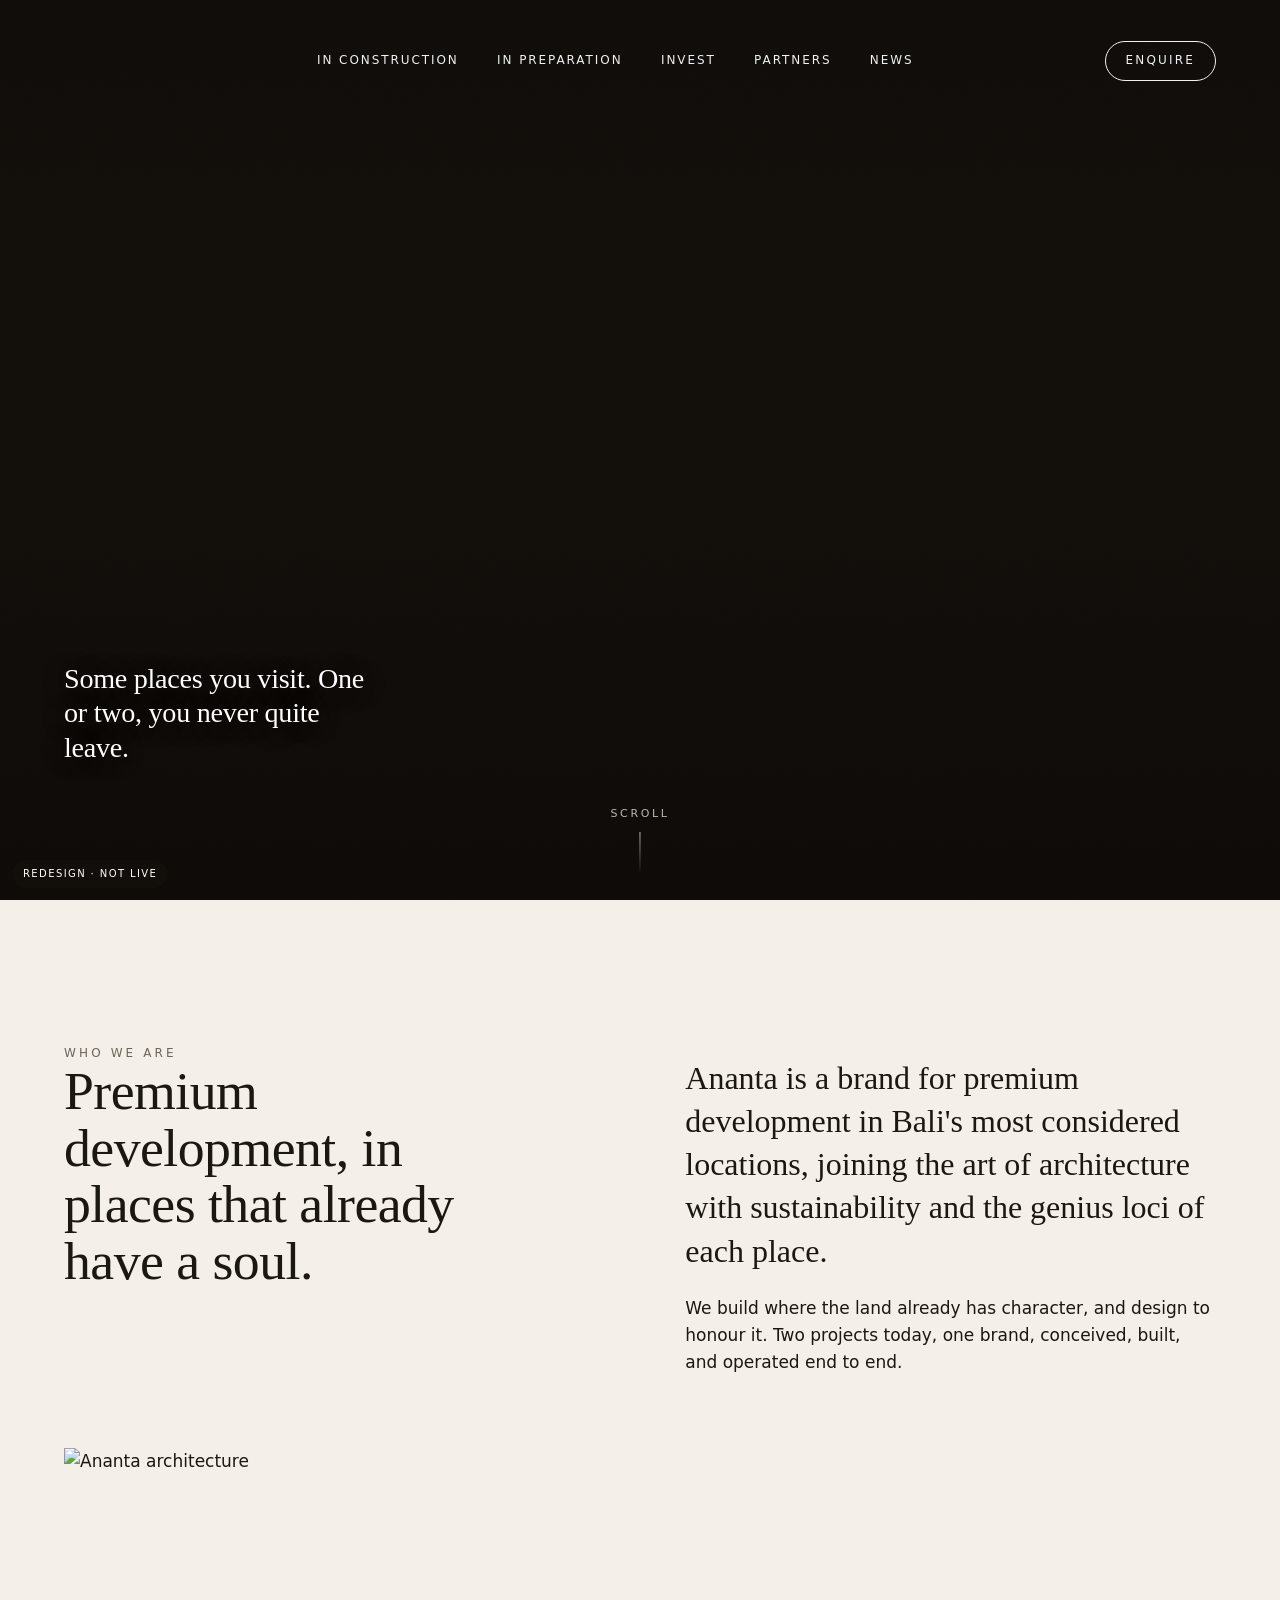
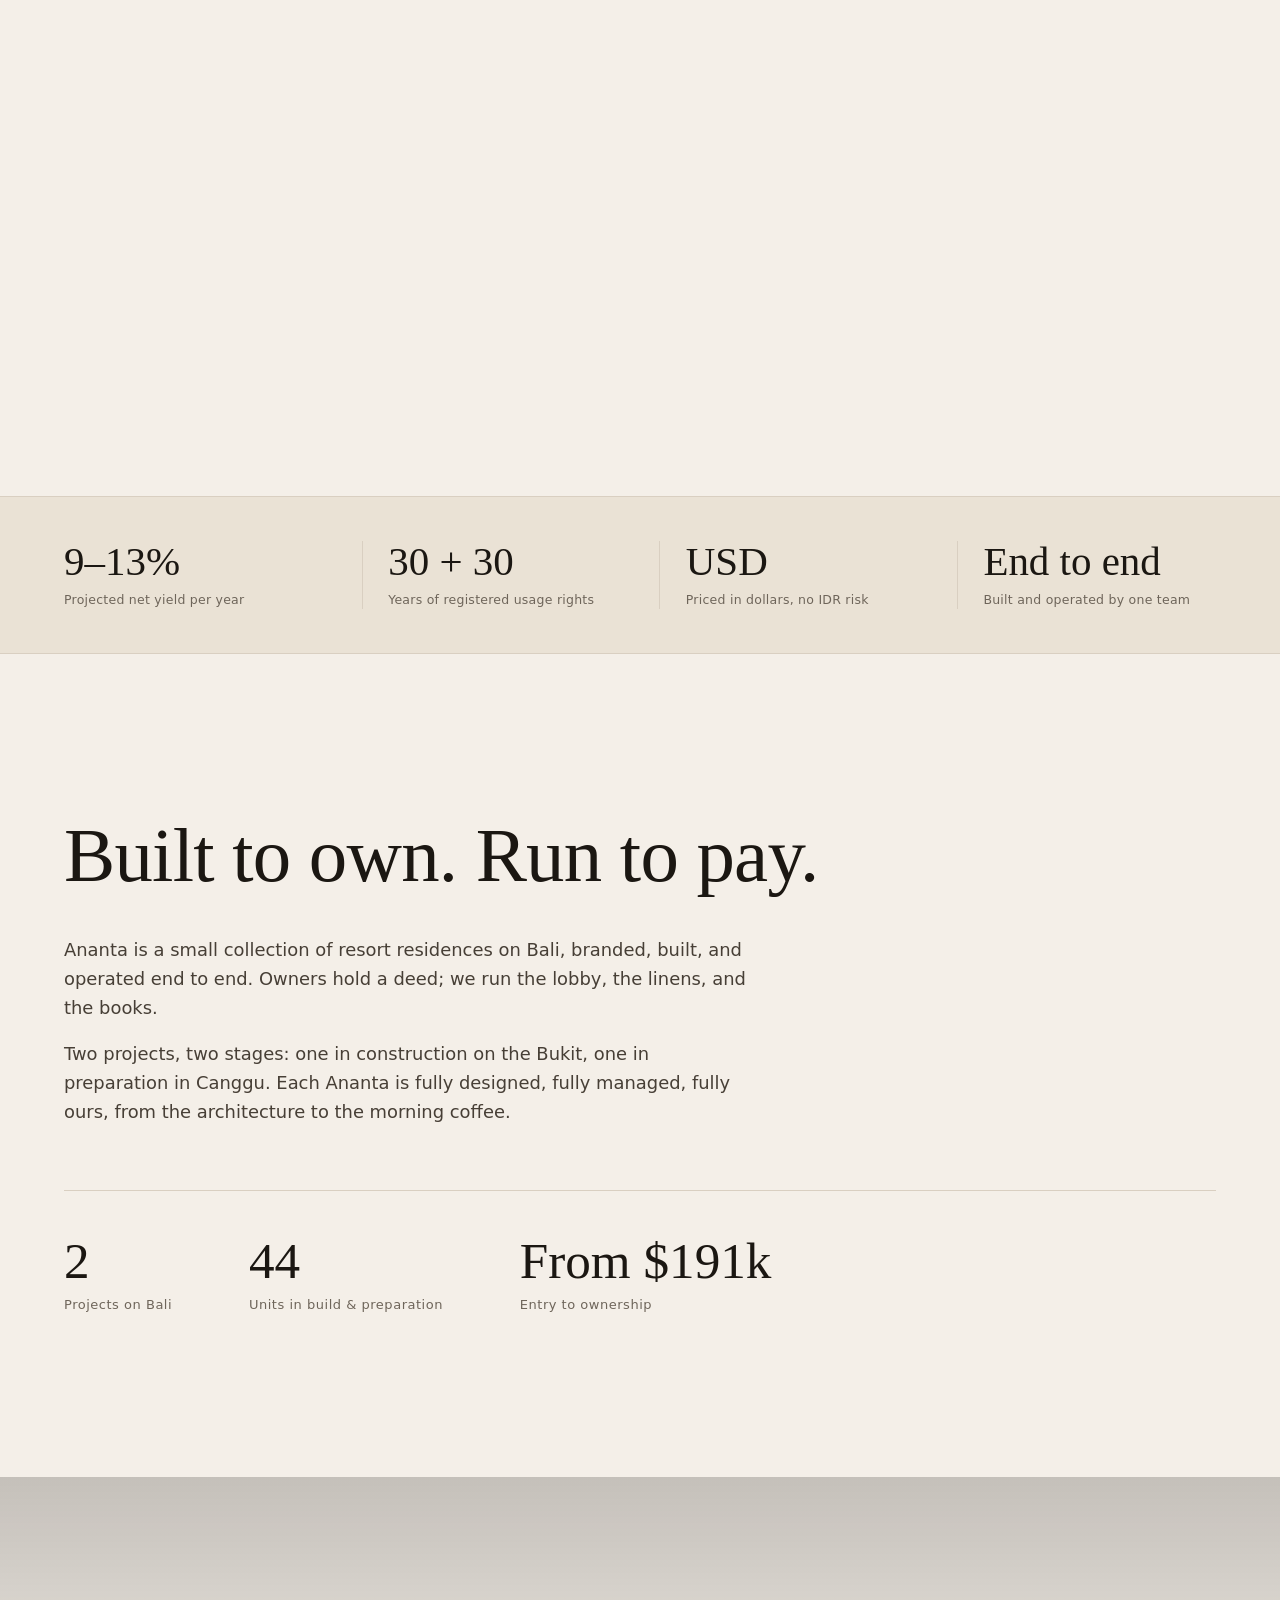
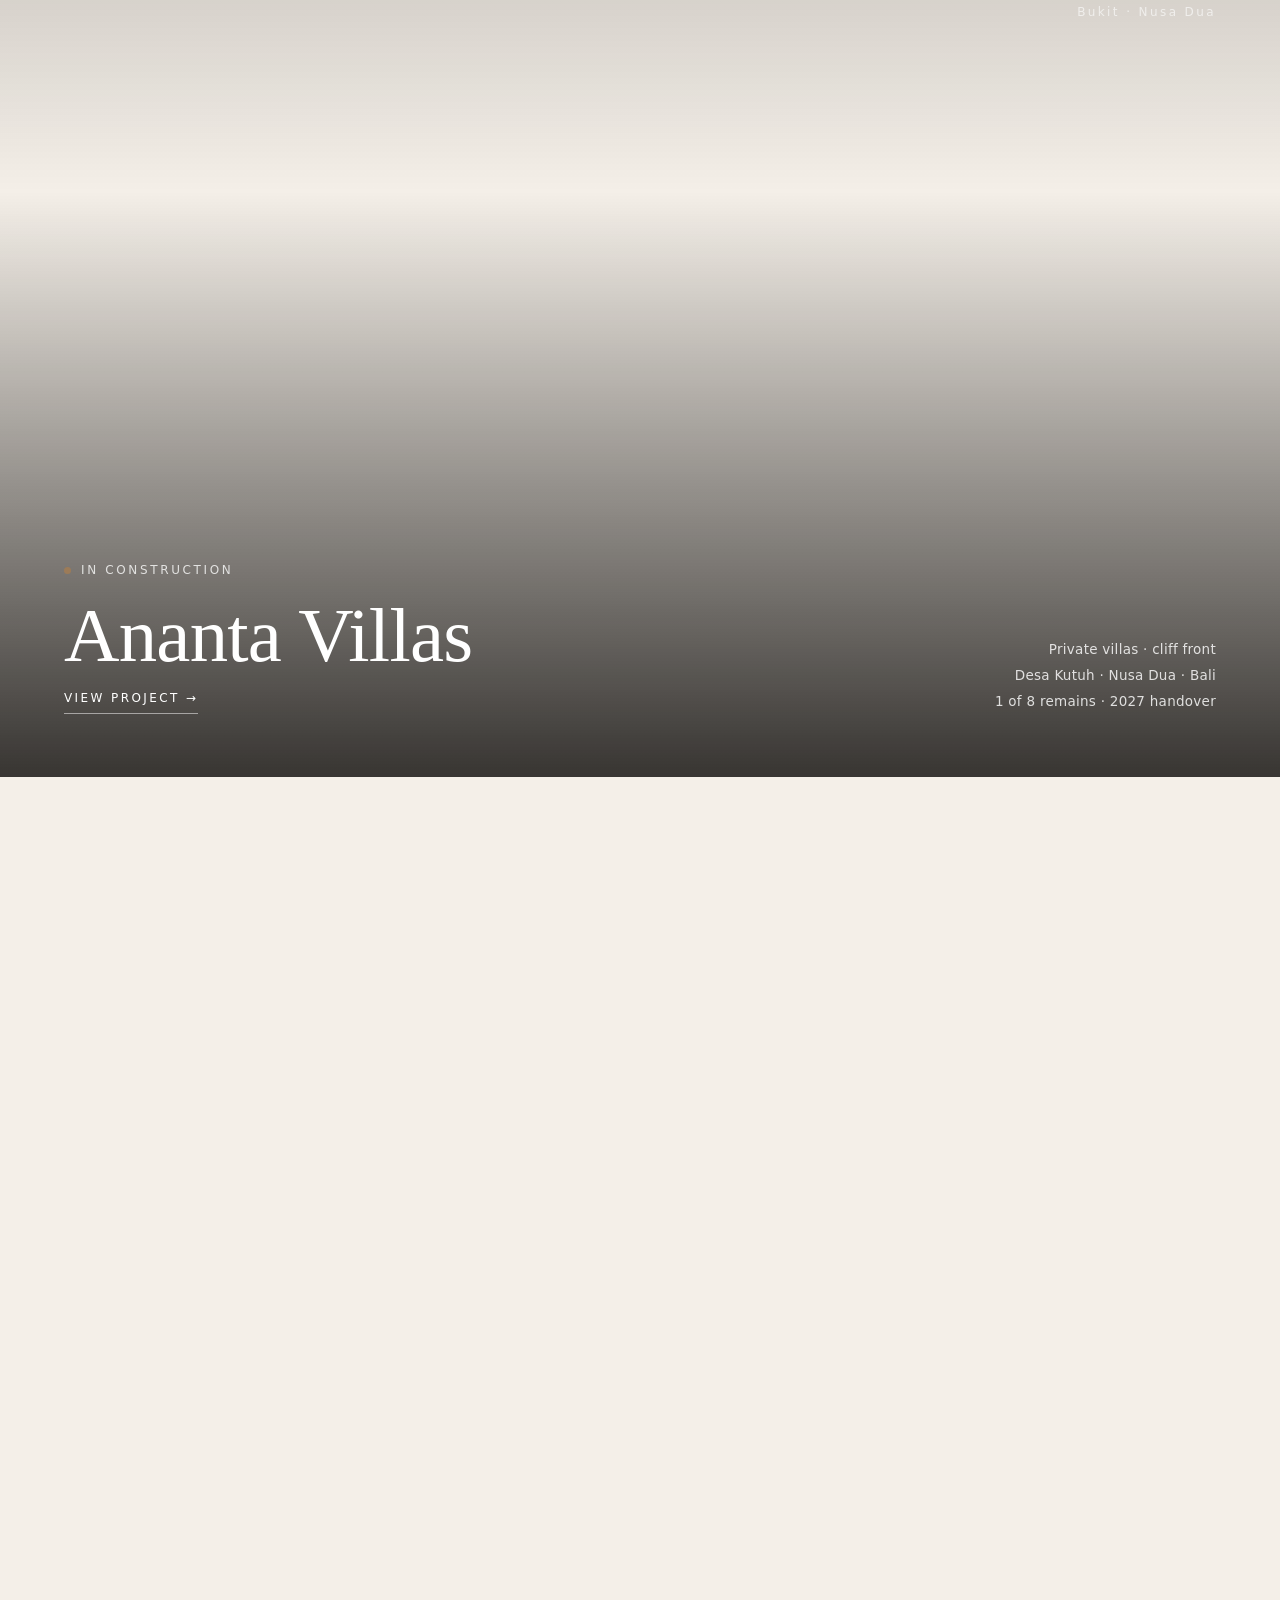
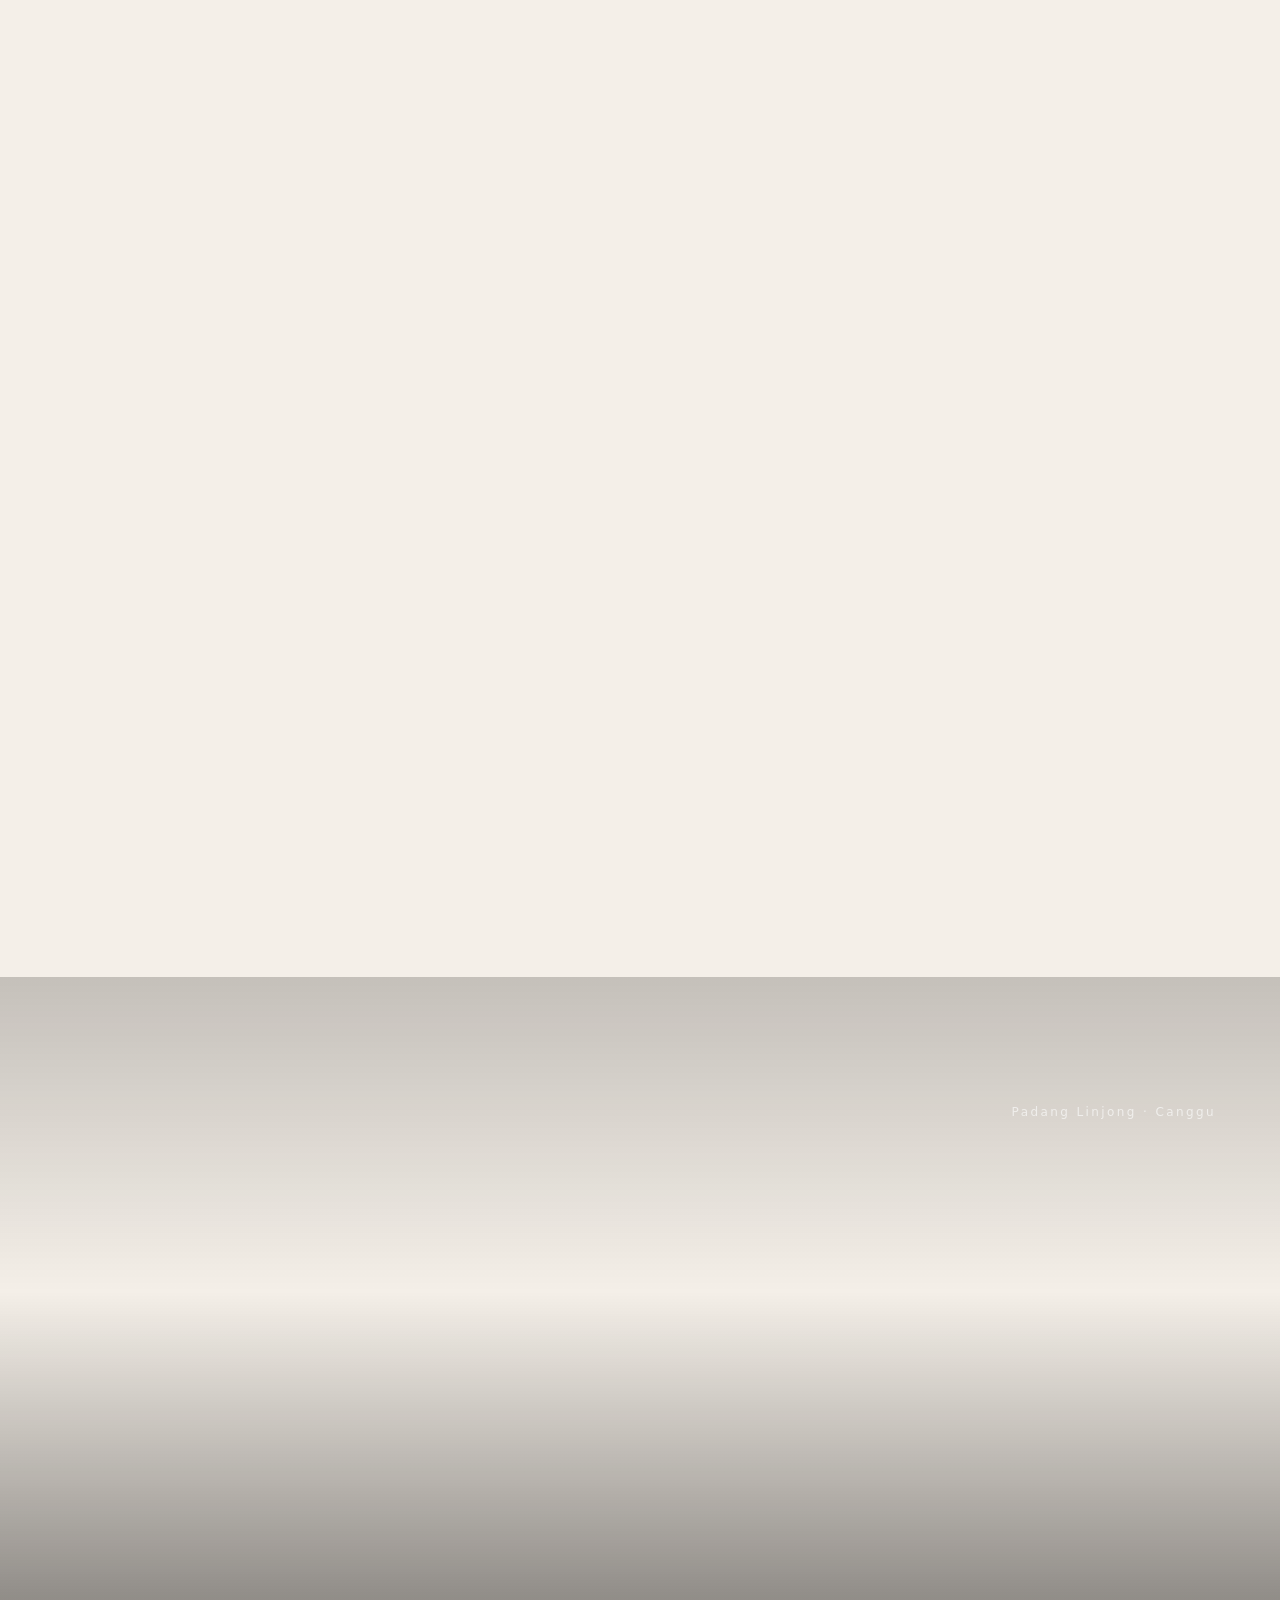
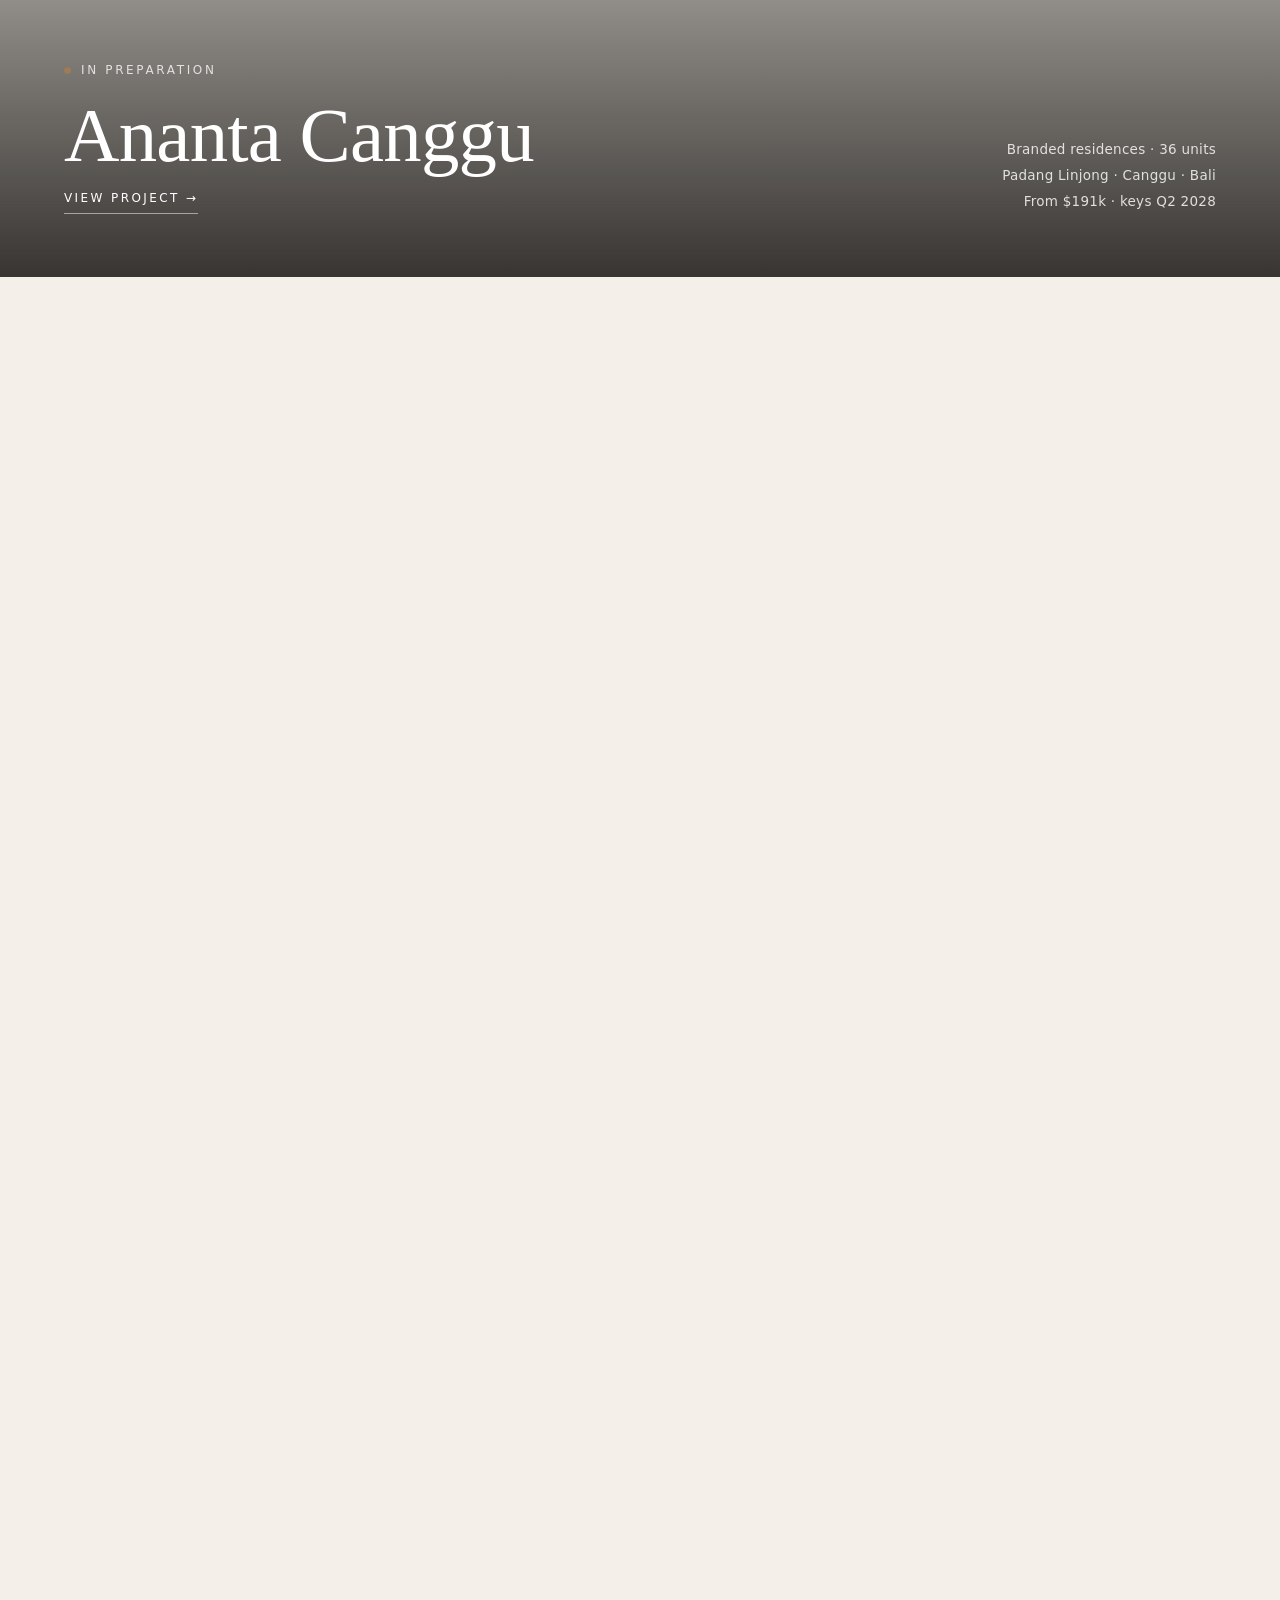
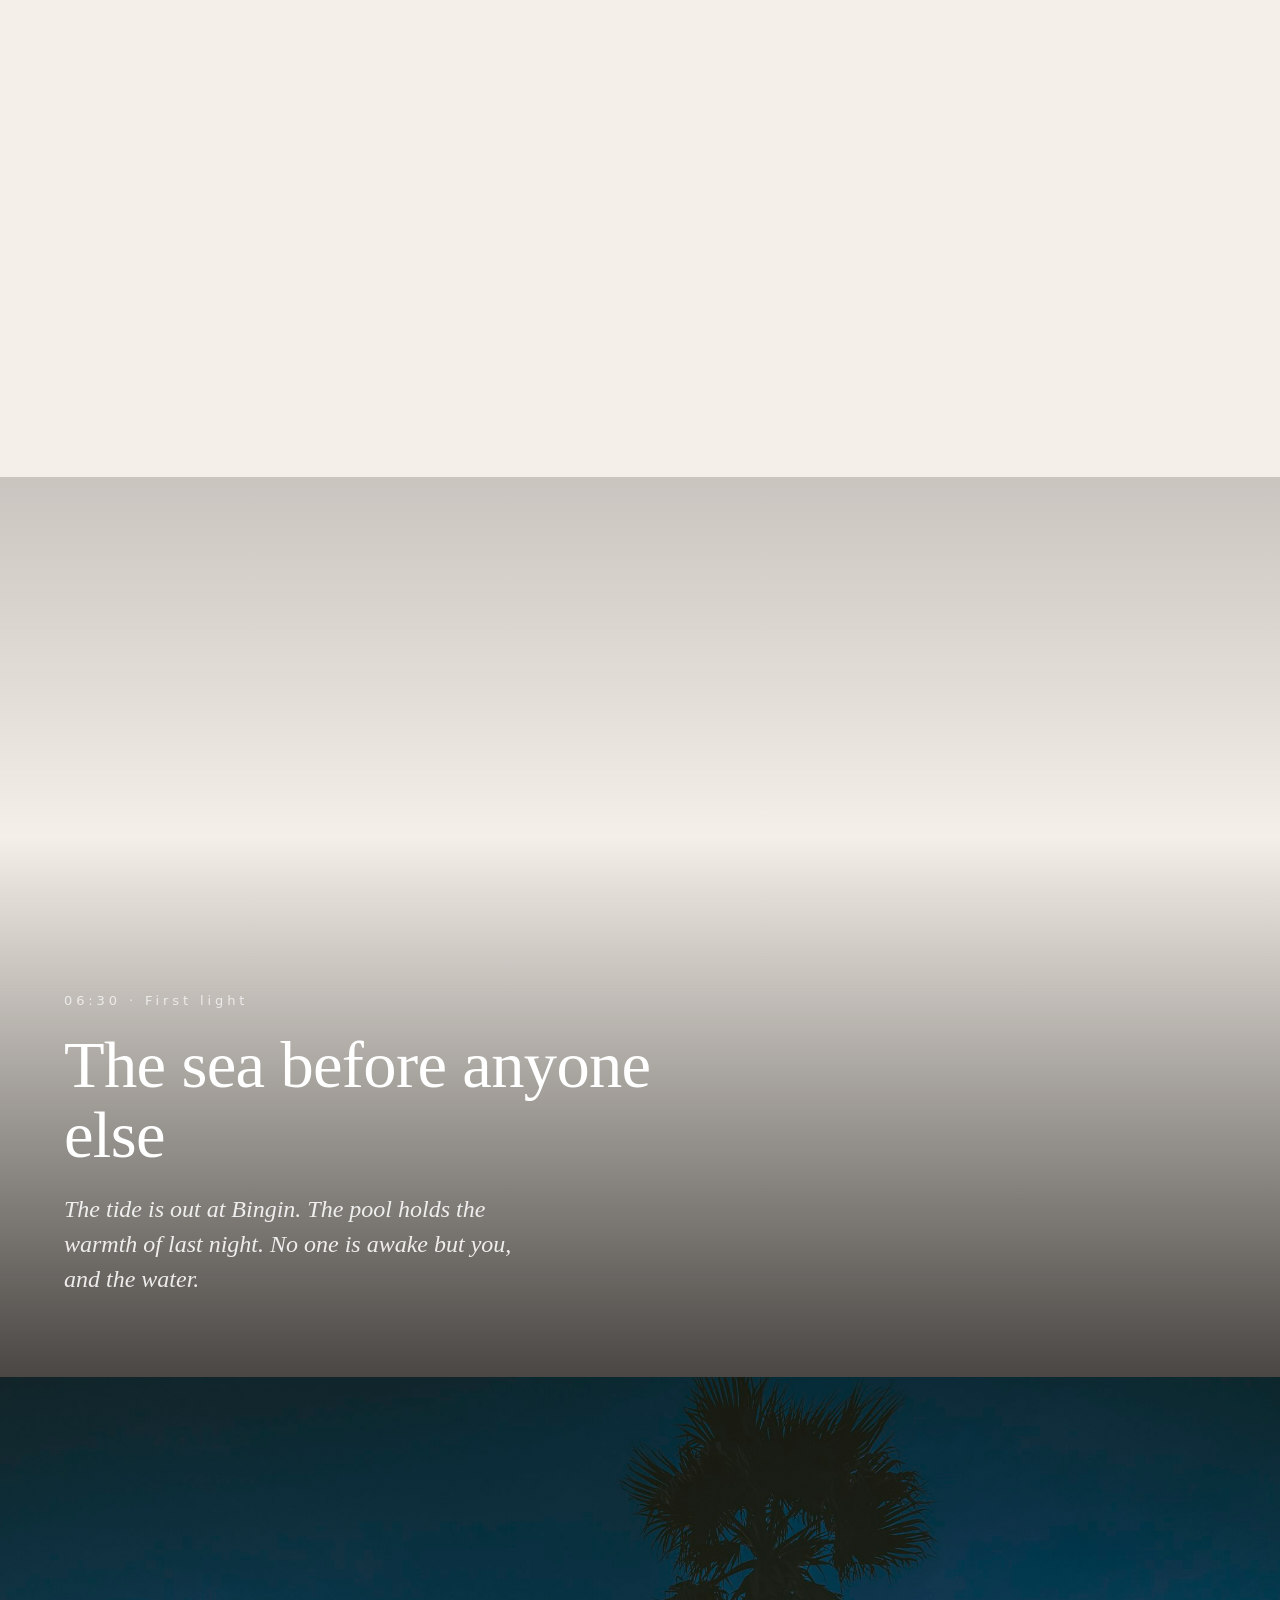
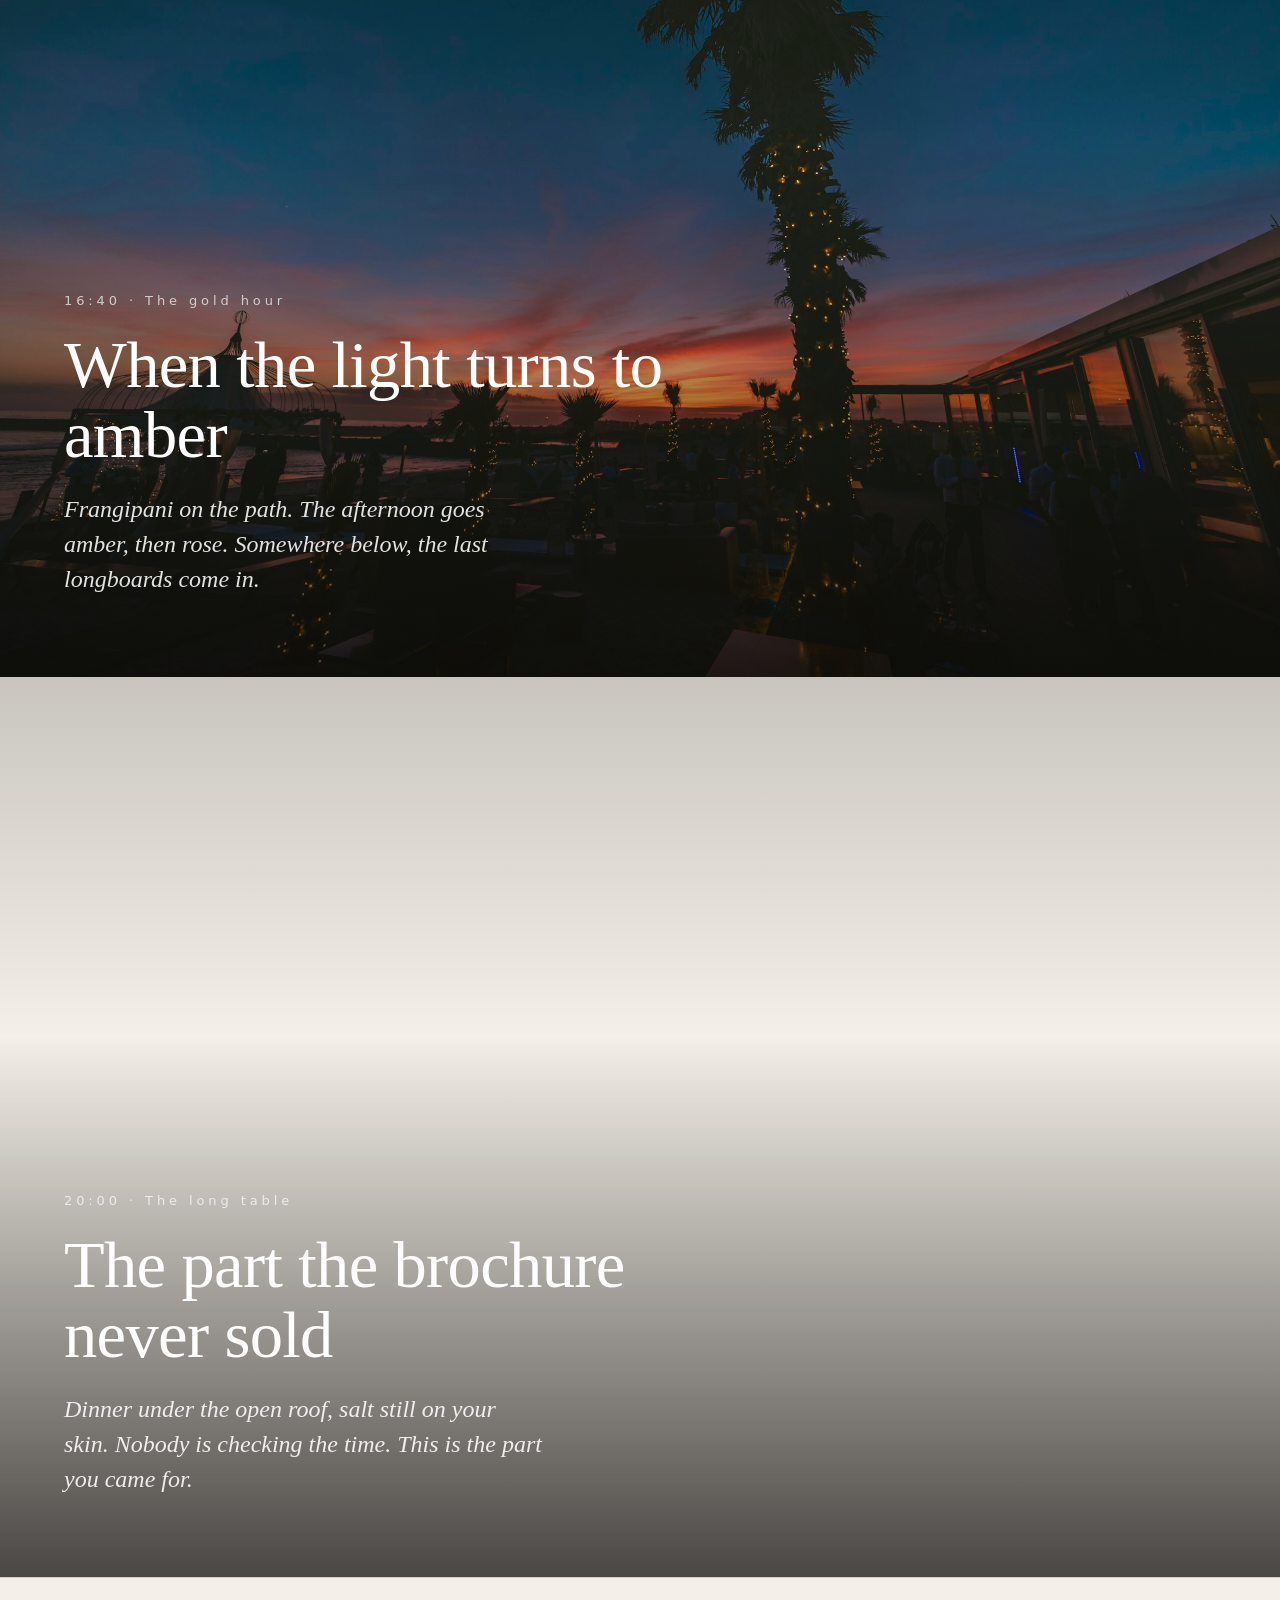
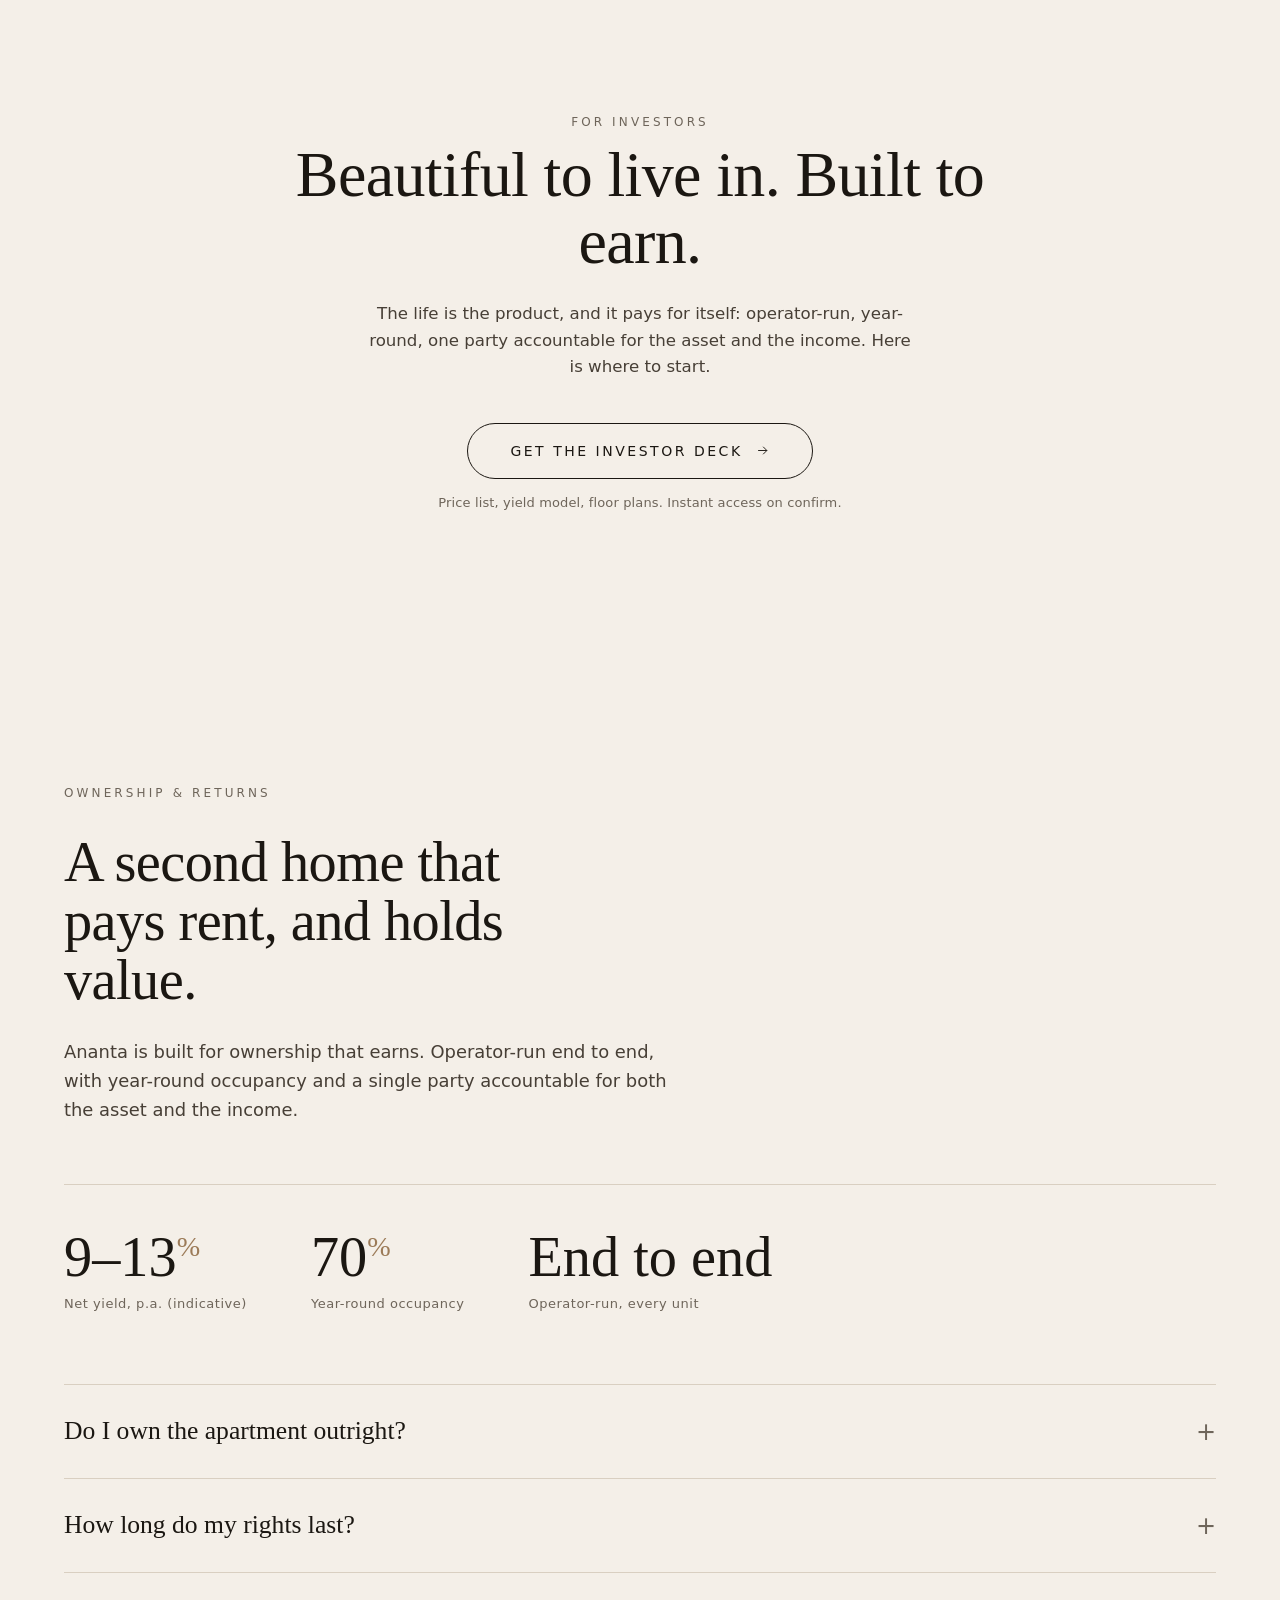
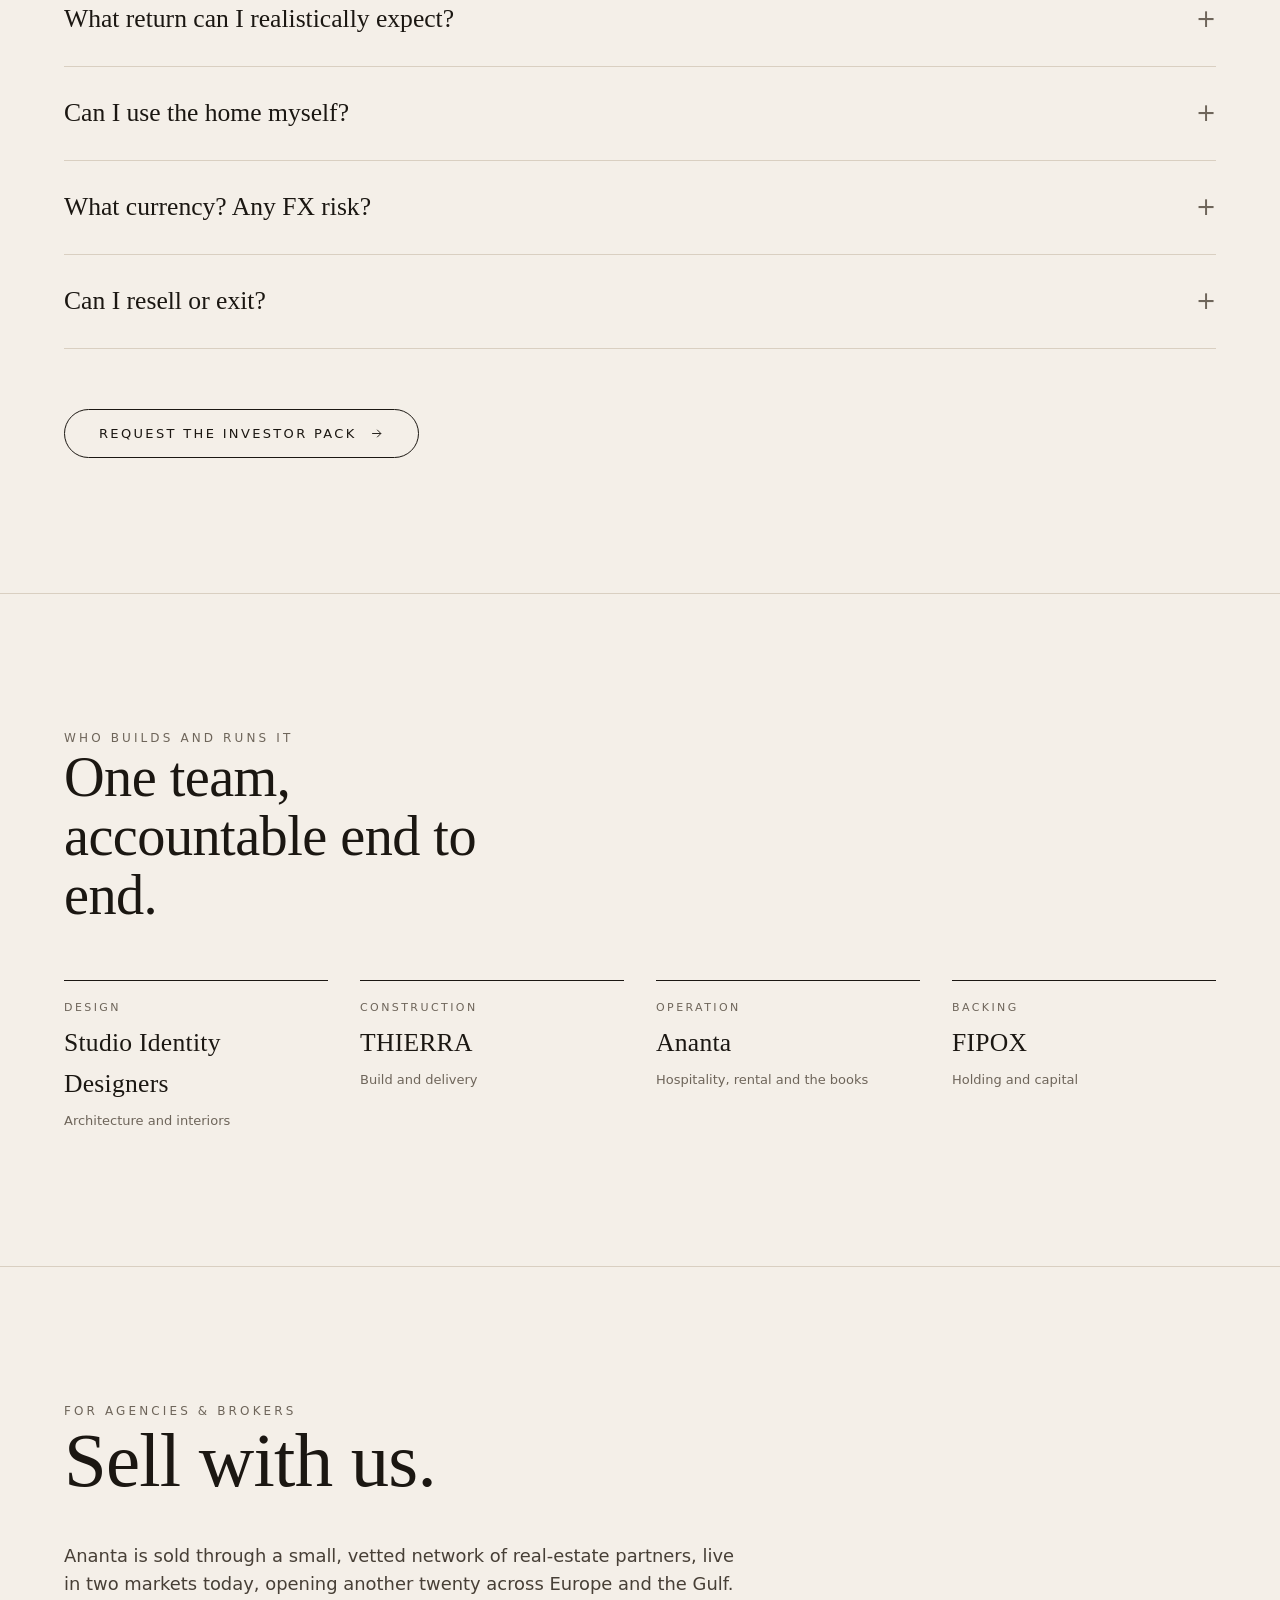
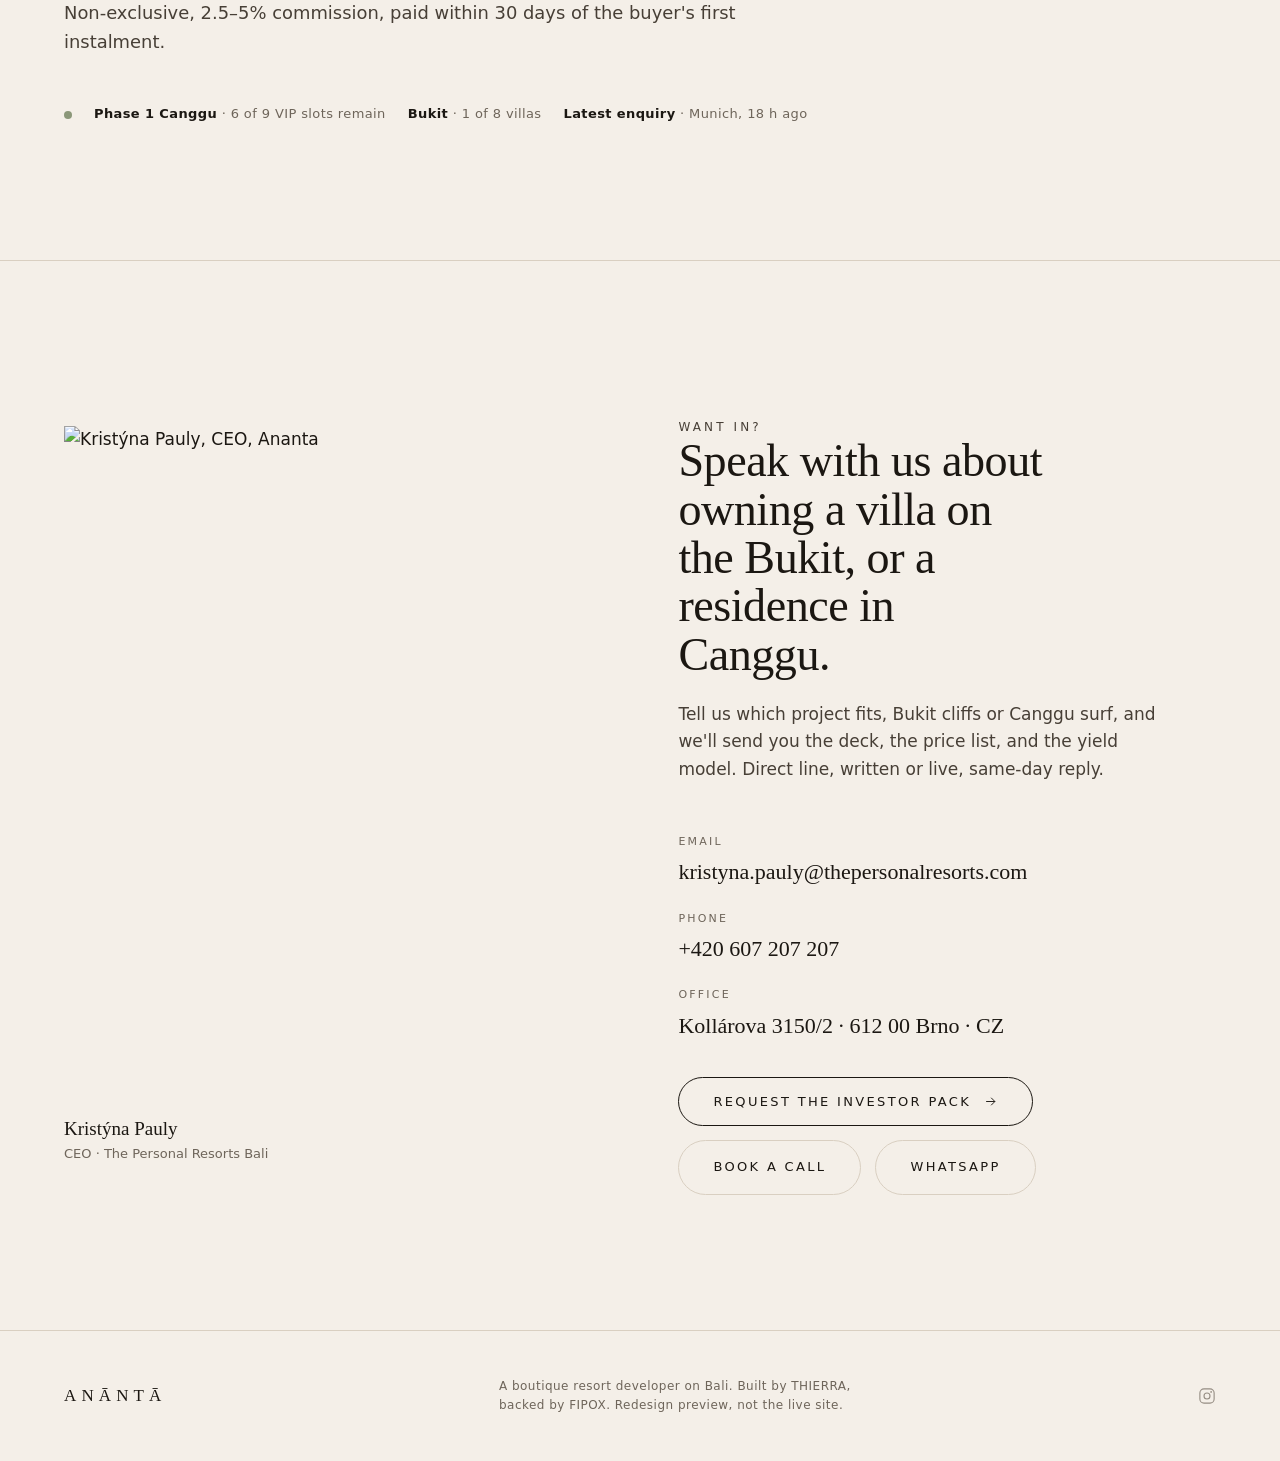
==== index.html @ 570e47eb "Redesign: For Investors bridge mezi emoční panely a invest (jasnej deck CTA) - Nová "bridge" sekce z" ====
<!doctype html>
<html lang="en">
<head>
<meta charset="utf-8">
<meta name="viewport" content="width=device-width,initial-scale=1,viewport-fit=cover">
<title>Ananta — A boutique resort brand in Bali</title>
<meta name="description" content="Ananta — a boutique resort brand on Bali. Eight villas on the Bukit cliffs, thirty-six residences above the Canggu surf. Built to own, run to pay.">
<meta name="robots" content="noindex">
<link rel="canonical" href="/">
<meta property="og:type" content="website">
<meta property="og:title" content="Ananta — A boutique resort brand in Bali">
<meta property="og:description" content="Eight villas on the Bukit cliffs, thirty-six residences above the Canggu surf. Built to own, run to pay.">
<meta property="og:image" content="/og-image.jpg">
<meta property="og:image:width" content="1200"><meta property="og:image:height" content="630">
<meta name="twitter:card" content="summary_large_image">
<link rel="icon" type="image/png" sizes="32x32" href="/favicon-32.png">
<link rel="icon" type="image/png" sizes="16x16" href="/favicon-16.png">
<link rel="apple-touch-icon" sizes="180x180" href="/apple-touch-icon.png">
<link rel="preload" href="/fonts/fraunces-wght-normal.woff2" as="font" type="font/woff2" crossorigin>
<link rel="preload" href="/fonts/general-sans-400.woff2" as="font" type="font/woff2" crossorigin>
<link rel="stylesheet" href="/site.css">
<script>document.documentElement.classList.add('js')</script>
<style>.js [data-split],.js [data-reveal]{opacity:0}</style>
</head>
<body>

<div class="grain" aria-hidden="true"></div>
<div class="lab-flag">redesign · not live</div>

<nav class="nav" id="nav">
  <a class="nav__brand" href="/"><span class="nav__logo" role="img" aria-label="Ananta"></span></a>
  <div class="nav__links">
    <a href="/villas/">In Construction</a>
    <a href="/apartments/">In Preparation</a>
    <a href="#invest">Invest</a>
    <a href="#partners">Partners</a>
    <a href="https://www.instagram.com/anantavillasbali/" target="_blank" rel="noopener">News</a>
  </div>
  <div class="nav__right">
    <a class="nav__cta" href="#enquire">Enquire</a>
    <button class="nav__burger" id="navBurger" type="button" aria-label="Open menu" aria-expanded="false" aria-controls="navMenu"><span></span><span></span><span></span></button>
  </div>
</nav>

<!-- MOBILE NAV MENU -->
<div class="navmenu" id="navMenu" aria-label="Menu">
  <button class="navmenu__close" type="button" aria-label="Close menu">Close ×</button>
  <a href="/villas/">In Construction</a>
  <a href="/apartments/">In Preparation</a>
  <a href="#invest">Invest</a>
  <a href="#partners">Partners</a>
  <a href="https://www.instagram.com/anantavillasbali/" target="_blank" rel="noopener">News</a>
  <a href="#enquire">Enquire</a>
</div>

<!-- HERO -->
<header class="hero">
  <div class="hero__media" data-parallax="0.1">
    <video autoplay muted loop playsinline preload="metadata" poster="/villas/hero-poster.jpg">
      <source src="/hero_bali_sunset_m.mp4" type="video/mp4" media="(max-width:768px)">
      <source src="/hero_bali_sunset.mp4" type="video/mp4">
    </video>
  </div>
  <div class="hero__scrim"></div>
  <div class="hero__inner">
    <h1 class="hero__wordmark" data-reveal><span class="sr-only">Ananta</span></h1>
    <p class="hero__tag display" data-split>Some places you visit. One or two, you never quite leave.</p>
  </div>
  <div class="scrollcue" aria-hidden="true">Scroll<span></span></div>
</header>

<!-- WHO WE ARE — brand-level intro (DRAFT copy, Bára dodá finální znění) -->
<section class="brandintro" id="brand">
  <div class="wrap">
    <div class="brandintro__grid">
      <div>
        <p class="eyebrow" data-reveal>Who we are</p>
        <h2 class="brandintro__head display" data-split>Premium development, in places that already have a soul.</h2>
      </div>
      <div class="brandintro__body">
        <p class="lede" data-reveal>Ananta is a brand for premium development in Bali's most considered locations, joining the art of architecture with sustainability and the genius loci of each place.</p>
        <p data-reveal>We build where the land already has character, and design to honour it. Two projects today, one brand, conceived, built, and operated end to end.</p>
      </div>
    </div>
    <div class="brandintro__img" data-clip><img src="/villas/render-facade.jpg" alt="Ananta architecture" loading="lazy"></div>
  </div>
</section>

<!-- PROOF BAR -->
<section class="proofbar" aria-label="Investment at a glance">
  <div class="proofbar__row">
    <div class="proofbar__item"><strong>9–13%</strong><span>Projected net yield per year</span></div>
    <div class="proofbar__item"><strong>30 + 30</strong><span>Years of registered usage rights</span></div>
    <div class="proofbar__item"><strong>USD</strong><span>Priced in dollars, no IDR risk</span></div>
    <div class="proofbar__item"><strong>End to end</strong><span>Built and operated by one team</span></div>
  </div>
</section>

<!-- PROLOG -->
<section class="prolog">
  <div class="wrap">
    <h2 class="prolog__head display" data-split>Built to own. Run to pay.</h2>
    <div class="prolog__body">
      <p data-reveal>Ananta is a small collection of resort residences on Bali, branded, built, and operated end to end. Owners hold a deed; we run the lobby, the linens, and the books.</p>
      <p data-reveal>Two projects, two stages: one in construction on the Bukit, one in preparation in Canggu. Each Ananta is fully designed, fully managed, fully ours, from the architecture to the morning coffee.</p>
    </div>
    <div class="stats" data-reveal>
      <div><strong>2</strong><span>Projects on Bali</span></div>
      <div><strong>44</strong><span>Units in build &amp; preparation</span></div>
      <div><strong>From $191k</strong><span>Entry to ownership</span></div>
    </div>
  </div>
</section>

<!-- PROJECTS — sticky showcases, project photos cross-fade on scroll, click to view -->
<section class="showcase" data-showcase>
  <a class="showcase__sticky" href="/villas/">
    <div class="showcase__media">
      <img class="showcase__img" src="/villas/render-aerial.jpg" alt="Ananta Villas, Bukit cliff" loading="lazy">
      <img class="showcase__img" src="/villas/render-living.jpg" alt="" loading="lazy">
      <img class="showcase__img" src="/villas/render-bedroom.jpg" alt="" loading="lazy">
      <img class="showcase__img" src="/villas/render-kitchen.jpg" alt="" loading="lazy">
    </div>
    <div class="showcase__scrim"></div>
    <div class="showcase__count">Bukit · Nusa Dua</div>
    <div class="showcase__body">
      <div>
        <div class="project__status">In construction</div>
        <h2 class="project__name display" data-split>Ananta Villas</h2>
        <span class="project__cta">View project →</span>
      </div>
      <ul class="project__meta" data-reveal>
        <li>Private villas · cliff front</li>
        <li>Desa Kutuh · Nusa Dua · Bali</li>
        <li>1 of 8 remains · 2027 handover</li>
      </ul>
    </div>
  </a>
</section>

<section class="showcase" data-showcase>
  <a class="showcase__sticky" href="/apartments/">
    <div class="showcase__media">
      <img class="showcase__img" src="/apartments/render-rooftop.jpg" alt="Ananta Canggu" loading="lazy">
      <img class="showcase__img" src="/apartments/render-palms.jpg" alt="" loading="lazy">
      <img class="showcase__img" src="/beachclub-amber.jpg" alt="" loading="lazy">
      <img class="showcase__img" src="/apartments/render-bedroom.jpg" alt="" loading="lazy">
    </div>
    <div class="showcase__scrim"></div>
    <div class="showcase__count">Padang Linjong · Canggu</div>
    <div class="showcase__body">
      <div>
        <div class="project__status">In preparation</div>
        <h2 class="project__name display" data-split>Ananta Canggu</h2>
        <span class="project__cta">View project →</span>
      </div>
      <ul class="project__meta" data-reveal>
        <li>Branded residences · 36 units</li>
        <li>Padang Linjong · Canggu · Bali</li>
        <li>From $191k · keys Q2 2028</li>
      </ul>
    </div>
  </a>
</section>

<!-- LIFESTYLE — a day on the island -->
<section class="panel">
  <div class="panel__media" data-clip><img src="/villas/render-pool.jpg" alt="The cliff pool at first light" loading="lazy"></div>
  <div class="panel__scrim"></div>
  <div class="panel__cap">
    <p class="panel__time" data-reveal>06:30 · First light</p>
    <h2 class="panel__title display" data-split>The sea before anyone else</h2>
    <p class="panel__sensory sensory" data-reveal>The tide is out at Bingin. The pool holds the warmth of last night. No one is awake but you, and the water.</p>
  </div>
</section>

<section class="panel">
  <div class="panel__media" data-clip><img src="/beachclub-amber.jpg" alt="The beach club in the gold hour" loading="lazy"></div>
  <div class="panel__scrim"></div>
  <div class="panel__cap">
    <p class="panel__time" data-reveal>16:40 · The gold hour</p>
    <h2 class="panel__title display" data-split>When the light turns to amber</h2>
    <p class="panel__sensory sensory" data-reveal>Frangipani on the path. The afternoon goes amber, then rose. Somewhere below, the last longboards come in.</p>
  </div>
</section>

<section class="panel">
  <div class="panel__media" data-clip><img src="/villas/render-living.jpg" alt="The long table in the evening" loading="lazy"></div>
  <div class="panel__scrim"></div>
  <div class="panel__cap">
    <p class="panel__time" data-reveal>20:00 · The long table</p>
    <h2 class="panel__title display" data-split>The part the brochure never sold</h2>
    <p class="panel__sensory sensory" data-reveal>Dinner under the open roof, salt still on your skin. Nobody is checking the time. This is the part you came for.</p>
  </div>
</section>

<!-- FOR INVESTORS — bridge from the life to the return, with a clear deck CTA -->
<section class="section section--cream bridge" id="for-investors" style="border-top:1px solid var(--line)">
  <div class="wrap bridge__inner">
    <p class="eyebrow" data-reveal>For investors</p>
    <h2 class="bridge__head display" data-split>Beautiful to live in. Built to earn.</h2>
    <p class="bridge__lead" data-reveal>The life is the product, and it pays for itself: operator-run, year-round, one party accountable for the asset and the income. Here is where to start.</p>
    <div class="bridge__cta" data-reveal>
      <button type="button" class="btn btn--lg" data-open-modal="pack">Get the investor deck
        <svg viewBox="0 0 24 24" fill="none" stroke="currentColor" stroke-width="1.5"><path d="M5 12h14M13 6l6 6-6 6"/></svg></button>
      <span class="bridge__cta-note">Price list, yield model, floor plans. Instant access on confirm.</span>
    </div>
  </div>
</section>

<!-- INVEST -->
<section class="section section--cream invest" id="invest">
  <div class="wrap">
    <p class="eyebrow" data-reveal>Ownership &amp; returns</p>
    <h2 class="invest__head display" data-split>A second home that pays rent, and holds value.</h2>
    <p class="invest__lead" data-reveal>Ananta is built for ownership that earns. Operator-run end to end, with year-round occupancy and a single party accountable for both the asset and the income.</p>
    <div class="kpis" data-reveal>
      <div class="kpi"><span class="num">9–13<small>%</small></span><span class="cap">Net yield, p.a. (indicative)</span></div>
      <div class="kpi"><span class="num">70<small>%</small></span><span class="cap">Year-round occupancy</span></div>
      <div class="kpi"><span class="num">End to end</span><span class="cap">Operator-run, every unit</span></div>
    </div>
    <div class="faq">
      <details><summary>Do I own the apartment outright?</summary><p>No. As a foreign buyer, you acquire exclusive long-term usage rights to a specific apartment, registered with a local notary. The underlying land is held under SHM (Indonesian freehold) by a local landowner; PT MyResorts Ananta Two holds a registered 30+30 year lease.</p></details>
      <details><summary>How long do my rights last?</summary><p>30 years initial term plus a 30-year extension option, up to 60 years of usage rights. Extension priced at prevailing market rate; if no agreement, the median of six independent Bali appraisal firms sets the price.</p></details>
      <details><summary>What return can I realistically expect?</summary><p>The model projects 9–13% p.a., depending on floor type and occupancy, with indicative payback in 7.7–11.1 years (Canggu) or 5.9–7.2 years (Villas, Bukit). Subject to operating costs. Projections, not guarantees.</p></details>
      <details><summary>Can I use the home myself?</summary><p>Yes, 14 nights per year free of charge outside peak season, bookable at least 60 days ahead. During own use you pay only actual operating costs. Peak-season own use is available at owner rate (−30% off ADR).</p></details>
      <details><summary>What currency? Any FX risk?</summary><p>All payments are in USD. No IDR exposure for the buyer; the developer absorbs the USD→IDR conversion risk on Indonesian construction costs. Local conversion at your bank's standard rate.</p></details>
      <details><summary>Can I resell or exit?</summary><p>Yes. Usage rights are transferable with the operator's prior written consent (not to be unreasonably withheld); the new buyer inherits all rights and obligations. The operating contract is terminable on 1-year notice, with no minimum lock-up.</p></details>
    </div>
    <div class="invest__cta-row" data-reveal>
      <button type="button" class="btn" data-open-modal="pack">Request the investor pack
        <svg viewBox="0 0 24 24" fill="none" stroke="currentColor" stroke-width="1.5"><path d="M5 12h14M13 6l6 6-6 6"/></svg></button>
    </div>
  </div>
</section>

<!-- TEAM / WHO BUILDS AND RUNS IT -->
<section class="section section--cream team" id="team" style="border-top:1px solid var(--line)">
  <div class="wrap">
    <p class="eyebrow" data-reveal>Who builds and runs it</p>
    <h2 class="team__head display" data-split>One team, accountable end to end.</h2>
    <div class="team__grid" data-reveal>
      <div class="team__item"><span class="team__role">Design</span><strong>Studio Identity Designers</strong><span class="team__note">Architecture and interiors</span></div>
      <div class="team__item"><span class="team__role">Construction</span><strong>THIERRA</strong><span class="team__note">Build and delivery</span></div>
      <div class="team__item"><span class="team__role">Operation</span><strong>Ananta</strong><span class="team__note">Hospitality, rental and the books</span></div>
      <div class="team__item"><span class="team__role">Backing</span><strong>FIPOX</strong><span class="team__note">Holding and capital</span></div>
    </div>
  </div>
</section>

<!-- PARTNERS -->
<section class="section section--cream" id="partners" style="border-top:1px solid var(--line)">
  <div class="wrap">
    <p class="eyebrow" data-reveal>For agencies &amp; brokers</p>
    <h2 class="prolog__head display" data-split>Sell with us.</h2>
    <p class="prolog__body" data-reveal>Ananta is sold through a small, vetted network of real-estate partners, live in two markets today, opening another twenty across Europe and the Gulf. Non-exclusive, 2.5–5% commission, paid within 30 days of the buyer's first instalment.</p>
    <div class="ticker" data-reveal>
      <span class="ticker__dot" aria-hidden="true"></span>
      <span><strong>Phase 1 Canggu</strong> · 6 of 9 VIP slots remain</span>
      <span><strong>Bukit</strong> · 1 of 8 villas</span>
      <span><strong>Latest enquiry</strong> · Munich, 18 h ago</span>
    </div>
  </div>
</section>

<!-- CONTACT -->
<section class="section section--cream contact" id="enquire" style="border-top:1px solid var(--line)">
  <div class="wrap contact__grid">
    <div class="contact__photo" data-reveal>
      <img src="/kristyna.jpg" alt="Kristýna Pauly, CEO, Ananta">
      <div class="contact__credit"><strong>Kristýna Pauly</strong>CEO · The Personal Resorts Bali</div>
    </div>
    <div>
      <p class="eyebrow" data-reveal>Want in?</p>
      <h2 class="display" data-split>Speak with us about owning a villa on the Bukit, or a residence in Canggu.</h2>
      <p data-reveal>Tell us which project fits, Bukit cliffs or Canggu surf, and we'll send you the deck, the price list, and the yield model. Direct line, written or live, same-day reply.</p>
      <div class="contact__lines" data-reveal>
        <label>Email</label><a href="mailto:kristyna.pauly@thepersonalresorts.com">kristyna.pauly@thepersonalresorts.com</a>
        <label>Phone</label><a href="tel:+420607207207">+420 607 207 207</a>
        <label>Office</label><a href="https://maps.google.com/?q=Kollárova+3150/2,+612+00+Brno">Kollárova 3150/2 · 612 00 Brno · CZ</a>
      </div>
      <div class="contact__actions" data-reveal>
        <button type="button" class="btn" data-open-modal="pack">Request the investor pack
          <svg viewBox="0 0 24 24" fill="none" stroke="currentColor" stroke-width="1.5"><path d="M5 12h14M13 6l6 6-6 6"/></svg></button>
        <a class="btn btn--ghost" href="tel:+420607207207">Book a call</a>
        <a class="btn btn--ghost" href="https://wa.me/420607207207" target="_blank" rel="noopener">WhatsApp</a>
      </div>
    </div>
  </div>
</section>

<footer class="foot">
  <span class="foot__brand">Anāntā</span>
  <span class="foot__note">A boutique resort developer on Bali. Built by THIERRA, backed by FIPOX. Redesign preview, not the live site.</span>
  <a class="social-ig" href="https://www.instagram.com/anantavillasbali/" target="_blank" rel="noopener noreferrer" aria-label="Ananta on Instagram"><svg width="18" height="18" viewBox="0 0 24 24" fill="none" stroke="currentColor" stroke-width="1.5"><rect x="2.5" y="2.5" width="19" height="19" rx="5.5"/><circle cx="12" cy="12" r="4"/><circle cx="17.5" cy="6.5" r="1.15" fill="currentColor" stroke="none"/></svg></a>
</footer>

<!-- Lead capture modal (brand landing) -->
<div class="modal" id="pack">
  <div class="modal__box">
    <button class="modal__x" data-close-modal>Close ×</button>
    <div id="packForm">
      <h3>Investor pack</h3>
      <p class="modal__lead">Tell us where to send it. Instant access the moment you confirm.</p>
      <form data-lead-form data-project="Ananta - brand landing">
        <label for="pn">Name</label><input type="text" id="pn" name="name" required>
        <label for="pe">Email</label><input type="email" id="pe" name="email" required>
        <label for="pc">Country</label><input type="text" id="pc" name="country">
        <input type="text" name="website" class="hp-field" tabindex="-1" autocomplete="off" aria-hidden="true">
        <!-- PLACEHOLDER privacy link (#privacy): Tyna dodá /privacy + text -->
        <label class="modal__check"><input type="checkbox" name="gdpr_consent" required> <span>I agree to the processing of my personal data for the purpose of receiving the requested investor materials and being contacted regarding my inquiry. <a href="/privacy">Privacy Policy</a>. <em>(required)</em></span></label>
        <label class="modal__check"><input type="checkbox" name="marketing_consent"> <span>I would also like to receive occasional news, updates and investment opportunities from The Personal Resorts BALI s.r.o. I understand that I can unsubscribe at any time. <em>(optional)</em></span></label>
        <div class="cf-turnstile-target"></div>
        <p data-lead-error class="modal__error" style="display:none">Something went wrong and your request was not sent. Please try again.</p>
        <button class="modal__send" type="submit">Send me the deck →</button>
      </form>
    </div>
    <div id="packSuccess" class="modal__success" style="display:none">
      <p class="tick">✓</p>
      <h3>Here are your decks.</h3>
      <p class="modal__lead">Open the investor pack for the project you're weighing. We'll be in touch shortly.</p>
      <a class="modal__pack-link" href="/villas/Ananta_Villas_Investor_Pack.pdf" target="_blank" rel="noopener">Ananta Villas pack →</a>
      <a class="modal__pack-link" href="/apartments/Ananta_Investor_Pack.pdf" target="_blank" rel="noopener">Ananta Canggu pack →</a>
    </div>
  </div>
</div>

<script src="/vendor/gsap.min.js"></script>
<script src="/vendor/ScrollTrigger.min.js"></script>
<script src="/vendor/SplitText.min.js"></script>
<script src="/vendor/lenis.min.js"></script>
<script src="/site.js"></script>
<script src="https://challenges.cloudflare.com/turnstile/v0/api.js?onload=onTurnstileLoad&render=explicit" async defer></script>
<script src="/lead-capture.js"></script>
</body>
</html>
---- site.css ----
/* Ananta — shared design system (redesign, branch only). Self-hosted Fraunces + General
   Sans, warm-neutral editorial palette, cinematic full-bleed sections. Used by the new
   landing + subpages. Motion engine in /site.js (GSAP + Lenis). Cookie-free. */

/* ---------- fonts (self-hosted) ---------- */
@font-face{font-family:'Fraunces';src:url('/fonts/fraunces-wght-normal.woff2') format('woff2');font-weight:100 900;font-style:normal;font-display:swap}
@font-face{font-family:'Fraunces';src:url('/fonts/fraunces-wght-italic.woff2') format('woff2');font-weight:100 900;font-style:italic;font-display:swap}
@font-face{font-family:'General Sans';src:url('/fonts/general-sans-300.woff2') format('woff2');font-weight:300;font-style:normal;font-display:swap}
@font-face{font-family:'General Sans';src:url('/fonts/general-sans-400.woff2') format('woff2');font-weight:400;font-style:normal;font-display:swap}
@font-face{font-family:'General Sans';src:url('/fonts/general-sans-500.woff2') format('woff2');font-weight:500;font-style:normal;font-display:swap}
@font-face{font-family:'General Sans';src:url('/fonts/general-sans-600.woff2') format('woff2');font-weight:600;font-style:normal;font-display:swap}

:root{
  --cream:#F4EFE8;--cream-2:#EAE2D5;--ink:#1B1712;--soft:#6E655A;--line:#D9CFC1;
  --dark:#14100C;--accent:#9C7B58;
  --serif:'Fraunces',Georgia,'Times New Roman',serif;
  --sans:'General Sans',system-ui,-apple-system,sans-serif;
  --pad:clamp(20px,5vw,90px);--ease:cubic-bezier(.22,.61,.36,1);
}
*{margin:0;padding:0;box-sizing:border-box}
html{-webkit-text-size-adjust:100%}
body{font-family:var(--sans);font-weight:400;color:var(--ink);background:var(--cream);font-size:17px;line-height:1.6;-webkit-font-smoothing:antialiased;text-rendering:optimizeLegibility;overflow-x:hidden}
img,video{display:block;max-width:100%}
a{color:inherit;text-decoration:none}
.sr-only{position:absolute;width:1px;height:1px;overflow:hidden;clip:rect(0 0 0 0)}
::selection{background:var(--ink);color:var(--cream)}
html.lenis,html.lenis body{height:auto}.lenis.lenis-smooth{scroll-behavior:auto!important}.lenis.lenis-stopped{overflow:hidden}

/* film grain */
.grain{position:fixed;inset:0;z-index:90;pointer-events:none;opacity:.045;mix-blend-mode:soft-light;background-image:url("data:image/svg+xml,%3Csvg xmlns='http://www.w3.org/2000/svg' width='180' height='180'%3E%3Cfilter id='n'%3E%3CfeTurbulence type='fractalNoise' baseFrequency='.9' numOctaves='2' stitchTiles='stitch'/%3E%3C/filter%3E%3Crect width='100%25' height='100%25' filter='url(%23n)'/%3E%3C/svg%3E");background-size:180px 180px}
.lab-flag{position:fixed;left:12px;bottom:12px;z-index:95;background:rgba(20,16,12,.78);color:#fff;font-family:var(--sans);font-size:10px;letter-spacing:.14em;text-transform:uppercase;padding:6px 11px;border-radius:100px;backdrop-filter:blur(6px)}

/* type primitives */
.eyebrow{font-family:var(--sans);font-weight:500;font-size:12px;letter-spacing:.26em;text-transform:uppercase;color:var(--soft)}
.display{font-family:var(--serif);font-weight:340;line-height:1.05;letter-spacing:-.01em}
.lede{font-family:var(--serif);font-weight:330;font-size:clamp(22px,2.6vw,32px);line-height:1.35}
.sensory{font-family:var(--serif);font-style:italic;font-weight:360;font-size:clamp(18px,2vw,24px);line-height:1.45}
.ln{will-change:transform}

/* nav */
.nav{position:fixed;top:0;left:0;right:0;z-index:80;display:flex;align-items:center;justify-content:space-between;padding:clamp(18px,2.4vw,30px) var(--pad);color:#fff;mix-blend-mode:difference;transition:transform .5s var(--ease)}
.nav.hide{transform:translateY(-130%)}
.nav__brand{font-family:var(--serif);font-weight:360;font-size:21px;letter-spacing:.32em;text-transform:uppercase;display:flex;align-items:center}
.nav__logo{display:block;width:clamp(48px,5vw,62px);height:clamp(48px,5vw,62px);background-color:currentColor;-webkit-mask:url(/ananta-seal.png) center/contain no-repeat;mask:url(/ananta-seal.png) center/contain no-repeat;filter:drop-shadow(0 1px 10px rgba(0,0,0,.32))}
.nav__links{display:flex;gap:clamp(20px,3vw,46px);align-items:center;font-family:var(--sans);font-size:12px;letter-spacing:.16em;text-transform:uppercase;font-weight:500}
.nav__links a{opacity:1;transition:opacity .3s}.nav__links a:hover{opacity:.55}
.nav__cta{font-family:var(--sans);font-weight:500;font-size:12px;letter-spacing:.18em;text-transform:uppercase;border:1px solid currentColor;border-radius:100px;padding:9px 20px;transition:opacity .3s}
.nav__cta:hover{opacity:.65}
@media(max-width:860px){.nav__links{display:none}}

/* hero */
.hero{position:relative;height:100svh;min-height:560px;overflow:hidden;background:var(--dark)}
.hero__media{position:absolute;inset:-15% 0}
.hero__media video,.hero__media img{width:100%;height:100%;object-fit:cover}
.hero__scrim{position:absolute;inset:0;background:linear-gradient(180deg,rgba(10,8,6,.34) 0%,rgba(10,8,6,.10) 32%,rgba(10,8,6,.18) 60%,rgba(10,8,6,.60) 100%)}
.hero__inner{position:absolute;inset:0;display:flex;flex-direction:column;justify-content:flex-end;padding:0 var(--pad) clamp(86px,15vh,150px);color:#fff}
.hero .eyebrow{color:rgba(255,255,255,.82);margin-bottom:22px}
.hero__wordmark{display:block;width:min(62vw,720px);aspect-ratio:782.5 / 153;background-color:#fff;-webkit-mask:url(/ananta-wordmark.svg) center/contain no-repeat;mask:url(/ananta-wordmark.svg) center/contain no-repeat;filter:drop-shadow(0 3px 32px rgba(10,8,6,.42));margin-bottom:clamp(18px,2.4vh,28px)}
.hero__tag{font-family:var(--serif);font-weight:340;font-size:clamp(19px,2.2vw,30px);line-height:1.22;letter-spacing:-.01em;max-width:22ch;color:#fff;text-shadow:0 2px 28px rgba(10,8,6,.46)}
.hero__sub{margin-top:26px;font-weight:300;font-size:clamp(15px,1.5vw,18px);color:rgba(255,255,255,.8);max-width:36ch}
.scrollcue{position:absolute;left:50%;bottom:26px;transform:translateX(-50%);color:rgba(255,255,255,.7);font-family:var(--sans);font-size:11px;letter-spacing:.24em;text-transform:uppercase;display:flex;flex-direction:column;align-items:center;gap:9px}
.scrollcue span{width:1px;height:42px;background:linear-gradient(rgba(255,255,255,.7),rgba(255,255,255,0));animation:cue 2.4s var(--ease) infinite}
@keyframes cue{0%{transform:scaleY(0);transform-origin:top}45%{transform:scaleY(1);transform-origin:top}55%{transform:scaleY(1);transform-origin:bottom}100%{transform:scaleY(0);transform-origin:bottom}}

/* section shells */
.section{padding:clamp(90px,15vh,200px) var(--pad)}
.section--cream{background:var(--cream)}.section--dark{background:var(--dark);color:#fff}
.wrap{max-width:1180px;margin:0 auto}.wrap--narrow{max-width:880px}

/* prolog / intro */
.prolog{background:var(--cream);padding:clamp(100px,18vh,210px) var(--pad)}
.prolog .eyebrow{margin-bottom:34px}
.prolog__head{font-size:clamp(34px,6vw,84px)}
.prolog__body{max-width:60ch;margin-top:40px;font-size:clamp(17px,1.4vw,20px);color:#473f36}
.prolog__body p+p{margin-top:18px}
.stats{display:flex;flex-wrap:wrap;gap:clamp(36px,6vw,90px);margin-top:64px;border-top:1px solid var(--line);padding-top:44px}
.stats div{display:flex;flex-direction:column;gap:8px}
.stats strong{font-family:var(--serif);font-weight:350;font-size:clamp(34px,4vw,56px);line-height:1}
.stats span{font-family:var(--sans);font-size:13px;letter-spacing:.04em;color:var(--soft)}

/* projects = full-bleed cinematic cards */
.project{position:relative;height:92svh;min-height:620px;overflow:hidden;display:block;color:#fff}
.project__media{position:absolute;inset:0}
.project__media img{width:100%;height:100%;object-fit:cover;transform:scale(1.05);transition:transform 1.4s var(--ease)}
.project:hover .project__media img{transform:scale(1.09)}
.project__scrim{position:absolute;inset:0;background:linear-gradient(180deg,rgba(8,6,4,.2),rgba(8,6,4,0)35%,rgba(8,6,4,.78))}
.project__body{position:absolute;left:0;right:0;bottom:0;padding:0 var(--pad) clamp(46px,7vh,86px);display:flex;flex-wrap:wrap;justify-content:space-between;align-items:flex-end;gap:30px}
.project__status{font-family:var(--sans);font-size:12px;letter-spacing:.22em;text-transform:uppercase;color:rgba(255,255,255,.78);margin-bottom:18px;display:flex;align-items:center;gap:10px}
.project__status::before{content:"";width:7px;height:7px;border-radius:50%;background:var(--accent)}
.project__name{font-family:var(--serif);font-weight:330;font-size:clamp(38px,6vw,86px);line-height:1;color:#fff}
.project__meta{list-style:none;font-family:var(--sans);font-size:13.5px;letter-spacing:.02em;color:rgba(255,255,255,.82);text-align:right;line-height:1.9}
.project__cta{display:inline-flex;align-items:center;gap:10px;margin-top:14px;font-weight:500;font-size:12px;letter-spacing:.2em;text-transform:uppercase;border-bottom:1px solid rgba(255,255,255,.5);padding-bottom:5px}

/* project showcase: tall section, sticky panel, images cross-fade on scroll */
.showcase{position:relative;height:300vh}
.showcase__sticky{position:sticky;top:0;height:100svh;display:block;overflow:hidden;color:#fff}
.showcase__media{position:absolute;inset:0}
.showcase__img{position:absolute;inset:0;width:100%;height:100%;object-fit:cover;opacity:0}
.showcase__scrim{position:absolute;inset:0;background:linear-gradient(180deg,rgba(8,6,4,.2),rgba(8,6,4,0)35%,rgba(8,6,4,.8))}
.showcase__body{position:absolute;left:0;right:0;bottom:0;padding:0 var(--pad) clamp(46px,7vh,86px);display:flex;flex-wrap:wrap;justify-content:space-between;align-items:flex-end;gap:30px}
.showcase__count{position:absolute;right:var(--pad);top:clamp(90px,14vh,130px);font-family:var(--sans);font-size:12px;letter-spacing:.2em;color:rgba(255,255,255,.6)}
@media(max-width:768px){.showcase{height:220vh}.showcase__body{flex-direction:column;align-items:flex-start}}

/* panels (day-in-life / lifestyle) */
.panel{position:relative;height:100svh;min-height:600px;overflow:hidden}
.panel__media{position:absolute;inset:0}
.panel__media img{width:100%;height:100%;object-fit:cover;transform:scale(1.06)}
.panel__scrim{position:absolute;inset:0;background:linear-gradient(180deg,rgba(8,6,4,.18),rgba(8,6,4,0)40%,rgba(8,6,4,.72))}
.panel__cap{position:absolute;left:0;right:0;bottom:0;padding:0 var(--pad) clamp(54px,9vh,110px);color:#fff;max-width:760px}
.panel__time{font-family:var(--sans);font-weight:500;font-size:13px;letter-spacing:.3em;color:rgba(255,255,255,.7);margin-bottom:18px}
.panel__title{font-family:var(--serif);font-weight:330;font-size:clamp(34px,5.2vw,78px);line-height:1.05;color:#fff;margin-bottom:22px}
.panel__sensory{color:rgba(255,255,255,.88);max-width:40ch}

/* invest */
.invest .eyebrow{margin-bottom:30px}
.invest__head{font-size:clamp(30px,4.4vw,60px);max-width:18ch}
.invest__lead{max-width:54ch;margin-top:28px;font-size:clamp(17px,1.4vw,20px);color:#473f36}
.kpis{display:flex;flex-wrap:wrap;gap:clamp(30px,5vw,80px);margin-top:60px;border-top:1px solid var(--line);padding-top:44px}
.kpi{display:flex;flex-direction:column;gap:8px}
.kpi .num{font-family:var(--serif);font-weight:350;font-size:clamp(38px,4.4vw,62px);line-height:1}
.kpi .num small{font-size:.5em;vertical-align:super;color:var(--accent)}
.kpi .cap{font-family:var(--sans);font-size:13px;letter-spacing:.04em;color:var(--soft)}
.faq{margin-top:70px;border-top:1px solid var(--line)}
.faq details{border-bottom:1px solid var(--line)}
.faq summary{list-style:none;cursor:pointer;padding:26px 0;font-family:var(--serif);font-weight:380;font-size:clamp(19px,2vw,26px);display:flex;justify-content:space-between;gap:20px;align-items:center}
.faq summary::-webkit-details-marker{display:none}
.faq summary::after{content:"+";font-family:var(--sans);font-weight:300;font-size:24px;color:var(--soft);transition:transform .3s}
.faq details[open] summary::after{transform:rotate(45deg)}
.faq p{padding:0 0 28px;max-width:68ch;color:#473f36}
.invest__cta-row{margin-top:60px}

/* ghost / solid buttons */
.btn{display:inline-flex;align-items:center;gap:12px;font-family:var(--sans);font-weight:500;font-size:13px;letter-spacing:.18em;text-transform:uppercase;border-radius:100px;padding:16px 34px;cursor:pointer;border:1px solid var(--ink);background:none;color:var(--ink);transition:background .4s var(--ease),color .4s var(--ease)}
.btn:hover{background:var(--ink);color:var(--cream)}
.btn svg{width:15px;height:15px}
.btn--light{border-color:#fff;color:#fff}.btn--light:hover{background:#fff;color:var(--ink)}

/* partners / ticker */
.ticker{display:flex;flex-wrap:wrap;gap:14px 22px;align-items:center;margin-top:48px;font-family:var(--sans);font-size:13px;letter-spacing:.03em;color:var(--soft)}
.ticker strong{color:var(--ink);font-weight:600}
.ticker__dot{width:8px;height:8px;border-radius:50%;background:#8b9779;box-shadow:0 0 0 0 rgba(139,151,121,.6);animation:pulse 2.4s infinite}
@keyframes pulse{0%{box-shadow:0 0 0 0 rgba(139,151,121,.5)}70%{box-shadow:0 0 0 10px rgba(139,151,121,0)}100%{box-shadow:0 0 0 0 rgba(139,151,121,0)}}

/* contact */
.contact__grid{display:grid;grid-template-columns:1fr 1fr;gap:clamp(40px,6vw,90px);align-items:center}
.contact__photo img{width:100%;aspect-ratio:4/5;object-fit:cover}
.contact__credit{margin-top:16px;font-family:var(--sans);font-size:13px;color:var(--soft)}
.contact__credit strong{display:block;font-family:var(--serif);font-size:19px;color:var(--ink);font-weight:380;letter-spacing:0}
.contact h2{font-size:clamp(28px,3.6vw,48px);max-width:16ch}
.contact p{margin-top:22px;max-width:46ch;color:#473f36}
.contact__lines{margin-top:34px;display:flex;flex-direction:column;gap:4px}
.contact__lines label{font-family:var(--sans);font-size:11px;letter-spacing:.2em;text-transform:uppercase;color:var(--soft);margin-top:16px}
.contact__lines a{font-family:var(--serif);font-size:clamp(18px,1.8vw,22px);font-weight:360}
@media(max-width:780px){.contact__grid{grid-template-columns:1fr}}

/* footer */
.foot{background:var(--cream);border-top:1px solid var(--line);padding:46px var(--pad);display:flex;flex-wrap:wrap;gap:18px;justify-content:space-between;align-items:center;font-family:var(--sans);font-size:12px;letter-spacing:.04em;color:var(--soft)}
.foot__brand{font-family:var(--serif);font-size:17px;letter-spacing:.3em;text-transform:uppercase;color:var(--ink)}
.foot__note{max-width:48ch}
.foot a:hover{color:var(--ink)}
.social-ig{display:inline-flex;opacity:.7;transition:opacity .25s}.social-ig:hover{opacity:1}

/* lead capture modal (carried from live, restyled) */
.modal{position:fixed;inset:0;background:rgba(20,16,12,.62);z-index:200;display:none;align-items:center;justify-content:center;padding:20px;backdrop-filter:blur(5px)}
.modal.open{display:flex}
.modal__box{background:var(--cream);max-width:560px;width:100%;padding:46px 40px;position:relative;max-height:90vh;overflow-y:auto}
.modal__x{position:absolute;top:14px;right:18px;background:none;border:0;cursor:pointer;font-family:var(--sans);font-size:11px;letter-spacing:.18em;text-transform:uppercase;color:var(--soft)}
.modal h3{font-family:var(--serif);font-weight:360;font-size:32px;letter-spacing:0;margin-bottom:8px}
.modal__lead{color:var(--soft);font-size:15px;margin-bottom:26px}
.modal label{display:block;font-family:var(--sans);font-size:11px;letter-spacing:.18em;text-transform:uppercase;color:var(--soft);margin:16px 0 4px}
.modal input{width:100%;padding:11px 0;background:none;border:0;border-bottom:1px solid var(--line);font-family:var(--sans);font-size:16px;color:var(--ink);outline:none}
.modal input:focus{border-bottom-color:var(--ink)}
.modal__check{display:flex;align-items:flex-start;gap:10px;margin-top:18px;cursor:pointer}
.modal__check input{width:auto;margin-top:4px;flex-shrink:0}
.modal__check span{flex:1;font-family:var(--sans);font-size:13px;line-height:1.5;color:var(--soft);text-transform:none;letter-spacing:normal}
.modal__check em{font-style:normal;opacity:.6;font-size:11px}
.modal__check a{color:var(--ink);text-decoration:underline}
.modal__send{margin-top:26px;width:100%;background:var(--ink);color:var(--cream);border:0;padding:15px;font-family:var(--sans);font-size:12px;letter-spacing:.18em;text-transform:uppercase;cursor:pointer}
.modal__send:hover{background:#000}
.modal__success{text-align:center}.modal__success .tick{font-size:48px;color:#8b9779;margin-bottom:10px}
.modal__error{margin-top:14px;color:#a23b3b;font-size:13px;line-height:1.45}
.modal__pack-link{display:inline-block;margin:10px 6px 0;padding:12px 26px;border:1px solid var(--ink);font-family:var(--sans);font-size:11px;letter-spacing:.24em;text-transform:uppercase}
.modal__pack-link:hover{background:var(--ink);color:var(--cream)}
.hp-field{position:absolute!important;left:-9999px!important;width:1px;height:1px;opacity:0;pointer-events:none}
.cf-turnstile-target{margin-top:18px;min-height:65px}

@media(max-width:768px){
  body{font-size:16px}
  .hero__wordmark{width:78vw}
  .hero__tag{font-size:clamp(17px,4.4vw,22px)}
  .panel__title,.project__name{font-size:clamp(30px,9vw,48px)}
  .prolog__head,.invest__head{font-size:clamp(28px,8vw,40px)}
  .project__body{flex-direction:column;align-items:flex-start}.project__meta{text-align:left}
  .panel,.hero,.project{min-height:520px}
}
@media(prefers-reduced-motion:reduce){
  html.js [data-split],html.js [data-reveal]{opacity:1!important;transform:none!important}
  .panel__media,.project__media img,.panel__media img{transform:none!important;clip-path:none!important}
  .scrollcue span,.ticker__dot{animation:none}.grain{display:none}
  *{scroll-behavior:auto!important}
}

/* ============ Redesign additions (Claude Code): mobile nav, proof bar, team, contact actions ============ */

/* Mobile nav: burger in the bar + full-screen overlay. Burger shows <=860px (where .nav__links hide). */
.nav__right{display:flex;align-items:center;gap:clamp(10px,1.5vw,16px)}
.nav__burger{display:none;flex-direction:column;justify-content:center;gap:5px;width:42px;height:42px;padding:9px;background:none;border:0;cursor:pointer;color:inherit;-webkit-tap-highlight-color:transparent}
.nav__burger span{display:block;width:24px;height:1.5px;background:currentColor}
.navmenu{position:fixed;inset:0;z-index:90;background:var(--cream);color:var(--ink);display:flex;flex-direction:column;justify-content:center;align-items:center;gap:4px;transform:translateY(-100%);visibility:hidden;transition:transform .5s cubic-bezier(.7,0,.2,1),visibility 0s linear .5s}
.navmenu.open{transform:translateY(0);visibility:visible;transition:transform .5s cubic-bezier(.7,0,.2,1),visibility 0s}
.navmenu a{font-family:var(--serif);font-weight:340;font-size:clamp(30px,9vw,46px);letter-spacing:-.01em;line-height:1.15;color:var(--ink);padding:9px 0}
.navmenu__close{position:absolute;top:18px;right:20px;padding:10px;background:none;border:0;cursor:pointer;font-family:var(--sans);font-size:11px;letter-spacing:.2em;text-transform:uppercase;color:var(--soft)}
@media(max-width:860px){.nav__burger{display:flex}}
@media(min-width:861px){.navmenu{display:none}}

/* Proof bar: front-loaded, restrained investor proof right under the hero */
.proofbar{background:var(--cream-2);border-bottom:1px solid var(--line);padding:clamp(28px,5vw,44px) var(--pad)}
.proofbar__row{max-width:1200px;margin:0 auto;display:grid;grid-template-columns:repeat(4,1fr);gap:clamp(20px,3vw,48px)}
.proofbar__item{display:flex;flex-direction:column;gap:9px;border-left:1px solid var(--line);padding-left:clamp(16px,2vw,26px)}
.proofbar__item:first-child{border-left:0;padding-left:0}
.proofbar__item strong{font-family:var(--serif);font-weight:350;font-size:clamp(27px,3.2vw,44px);line-height:1;color:var(--ink)}
.proofbar__item span{font-family:var(--sans);font-size:12.5px;letter-spacing:.02em;color:var(--soft);line-height:1.4}
@media(max-width:760px){.proofbar__row{grid-template-columns:1fr 1fr;gap:26px 18px}.proofbar__item:nth-child(3){border-left:0;padding-left:0}}

/* Team / who builds and runs it: named-operator trust block */
.team__head{font-size:clamp(30px,4.4vw,58px);max-width:16ch}
.team__grid{display:grid;grid-template-columns:repeat(4,1fr);gap:clamp(20px,2.5vw,40px);margin-top:clamp(40px,6vh,72px)}
.team__item{display:flex;flex-direction:column;gap:7px;border-top:1px solid var(--ink);padding-top:18px}
.team__role{font-family:var(--sans);font-size:11px;letter-spacing:.22em;text-transform:uppercase;color:var(--soft)}
.team__item strong{font-family:var(--serif);font-weight:360;font-size:clamp(20px,2vw,27px);color:var(--ink);letter-spacing:.01em}
.team__note{font-family:var(--sans);font-size:13px;color:var(--soft);line-height:1.45}
@media(max-width:760px){.team__grid{grid-template-columns:1fr 1fr;gap:24px}}

/* Contact: primary pack CTA + secondary call / WhatsApp */
.contact__actions{margin-top:34px;display:flex;flex-wrap:wrap;gap:14px}
.btn--ghost{background:none;border:1px solid var(--line);color:var(--ink)}
.btn--ghost:hover{background:var(--ink);color:var(--cream);border-color:var(--ink)}

/* Who we are — brand-level intro (hba-style editorial), sits right under the hero */
.brandintro{background:var(--cream);padding:clamp(90px,16vh,180px) var(--pad);border-bottom:1px solid var(--line)}
.brandintro__grid{display:grid;grid-template-columns:1.05fr 1fr;gap:clamp(28px,5vw,86px);align-items:start}
.brandintro__head{font-size:clamp(30px,4.2vw,58px);max-width:15ch}
.brandintro__body{padding-top:clamp(6px,1vw,16px)}
.brandintro__body .lede{margin-bottom:22px}
.brandintro__img{margin-top:clamp(50px,8vh,100px);width:100%;aspect-ratio:16 / 7;overflow:hidden}
.brandintro__img img{width:100%;height:100%;object-fit:cover}
@media(max-width:860px){.brandintro__grid{grid-template-columns:1fr;gap:22px}.brandintro__img{aspect-ratio:16 / 10}}

/* For-investors bridge: the life → the return, with a clear, prominent deck CTA */
.bridge{text-align:center}
.bridge__inner{max-width:780px;margin:0 auto}
.bridge__head{font-size:clamp(32px,5vw,68px);margin-top:8px}
.bridge__lead{margin:26px auto 0;max-width:52ch;font-size:clamp(16px,1.3vw,19px);color:#473f36}
.bridge__cta{margin-top:42px;display:flex;flex-direction:column;align-items:center;gap:14px}
.bridge__cta-note{font-family:var(--sans);font-size:13px;letter-spacing:.01em;color:var(--soft)}
.btn--lg{padding:19px 42px;font-size:14px}
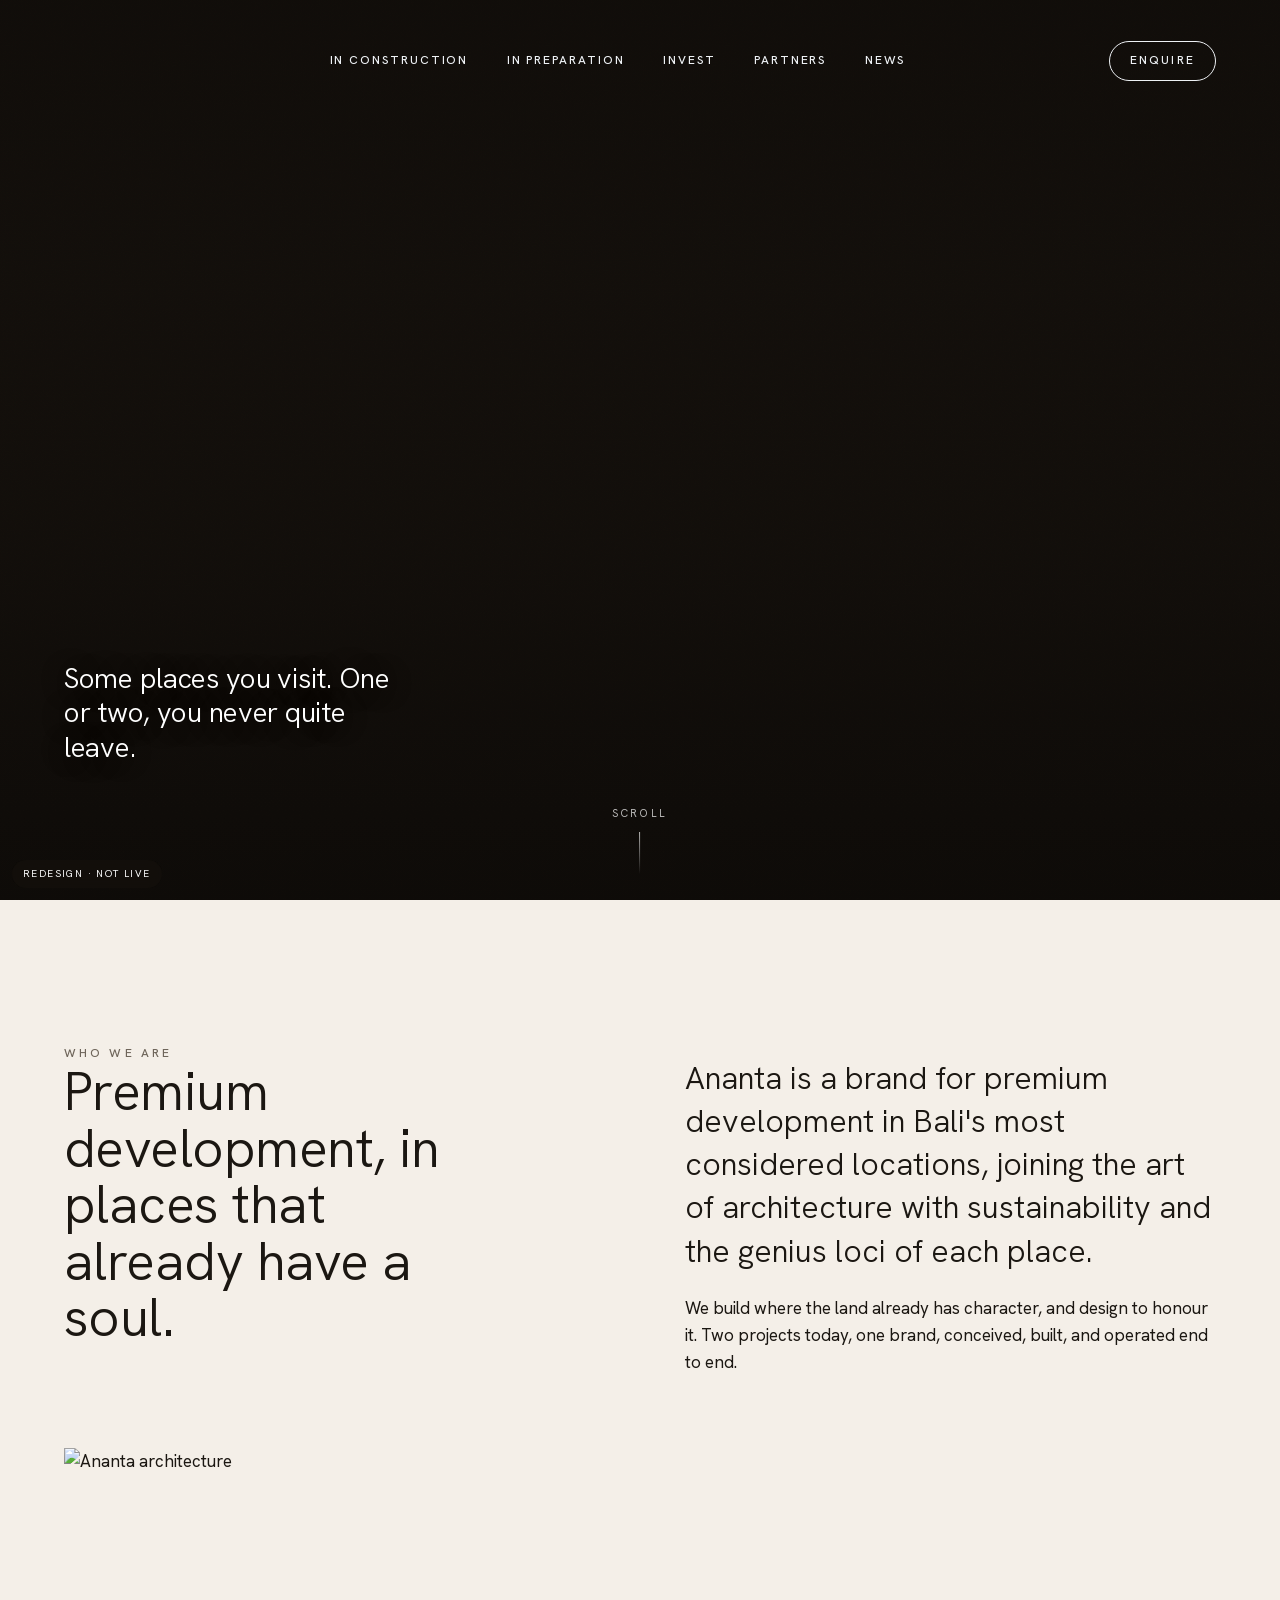
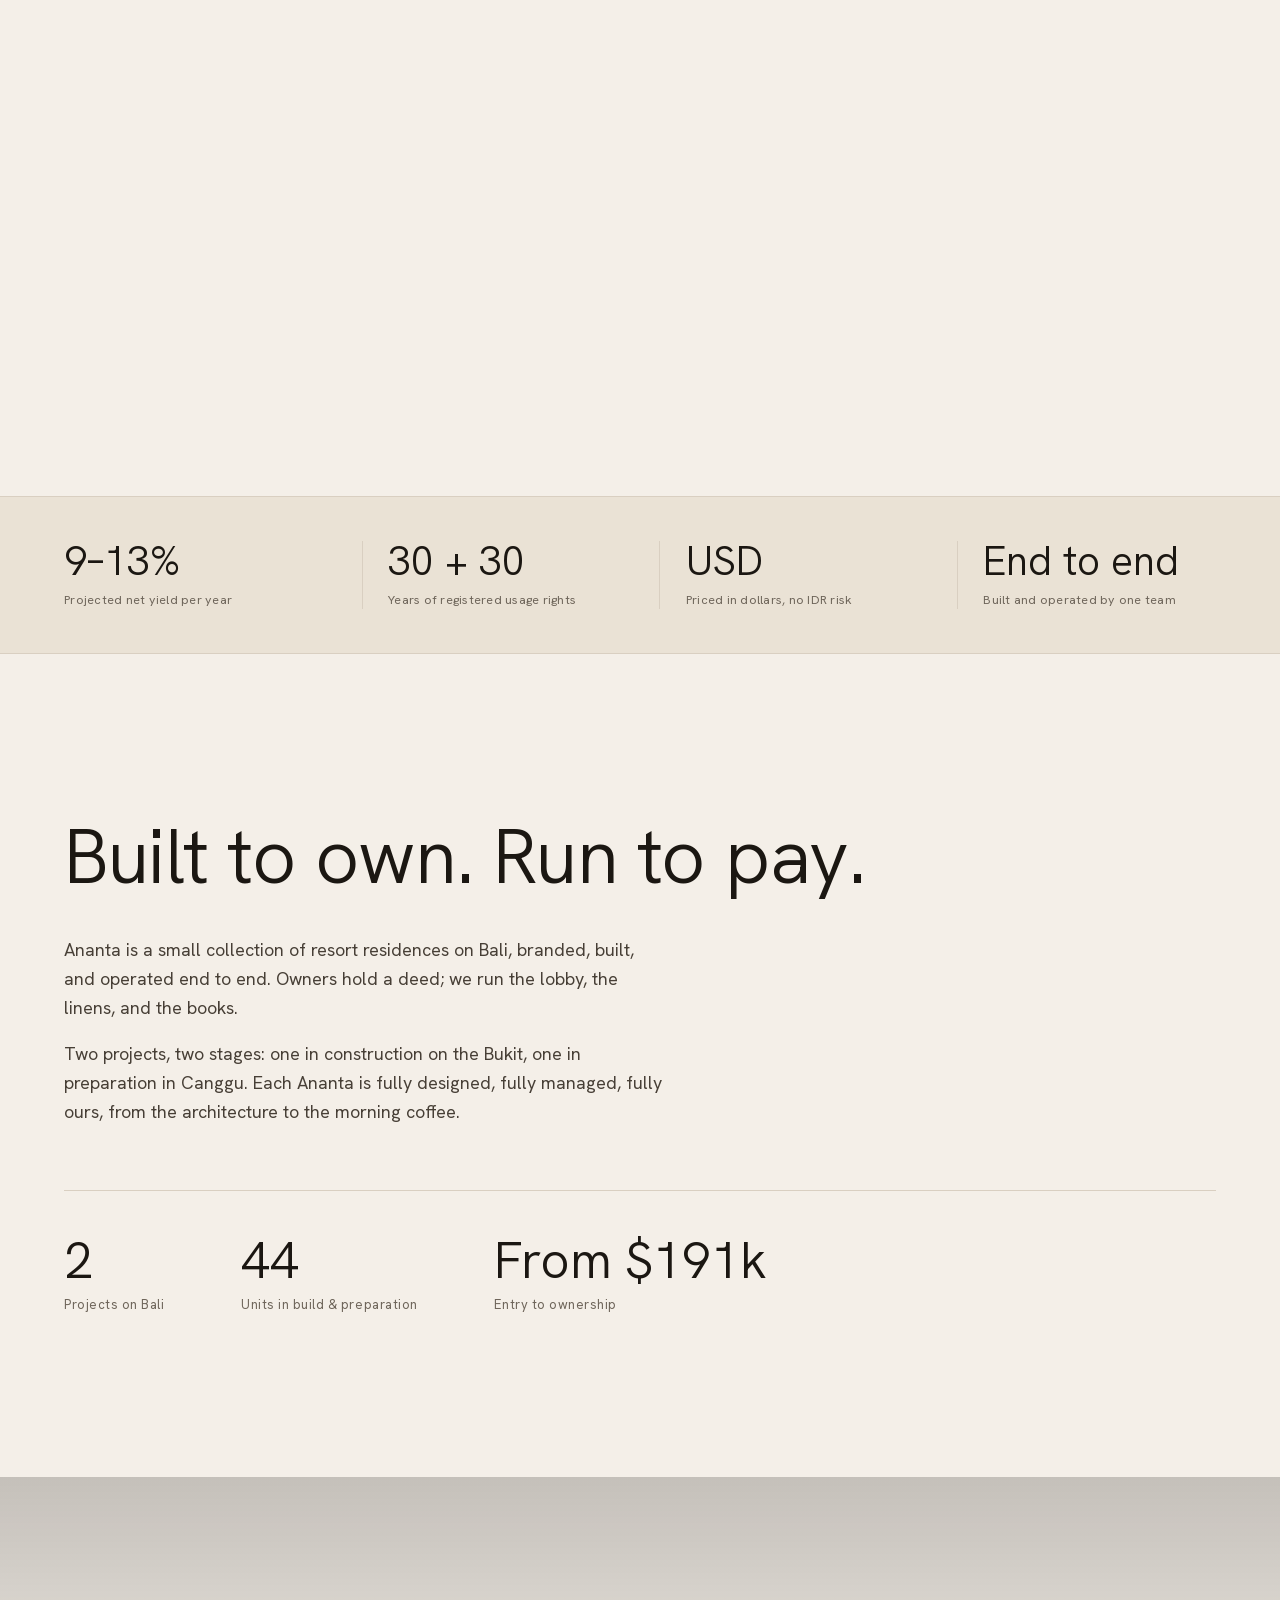
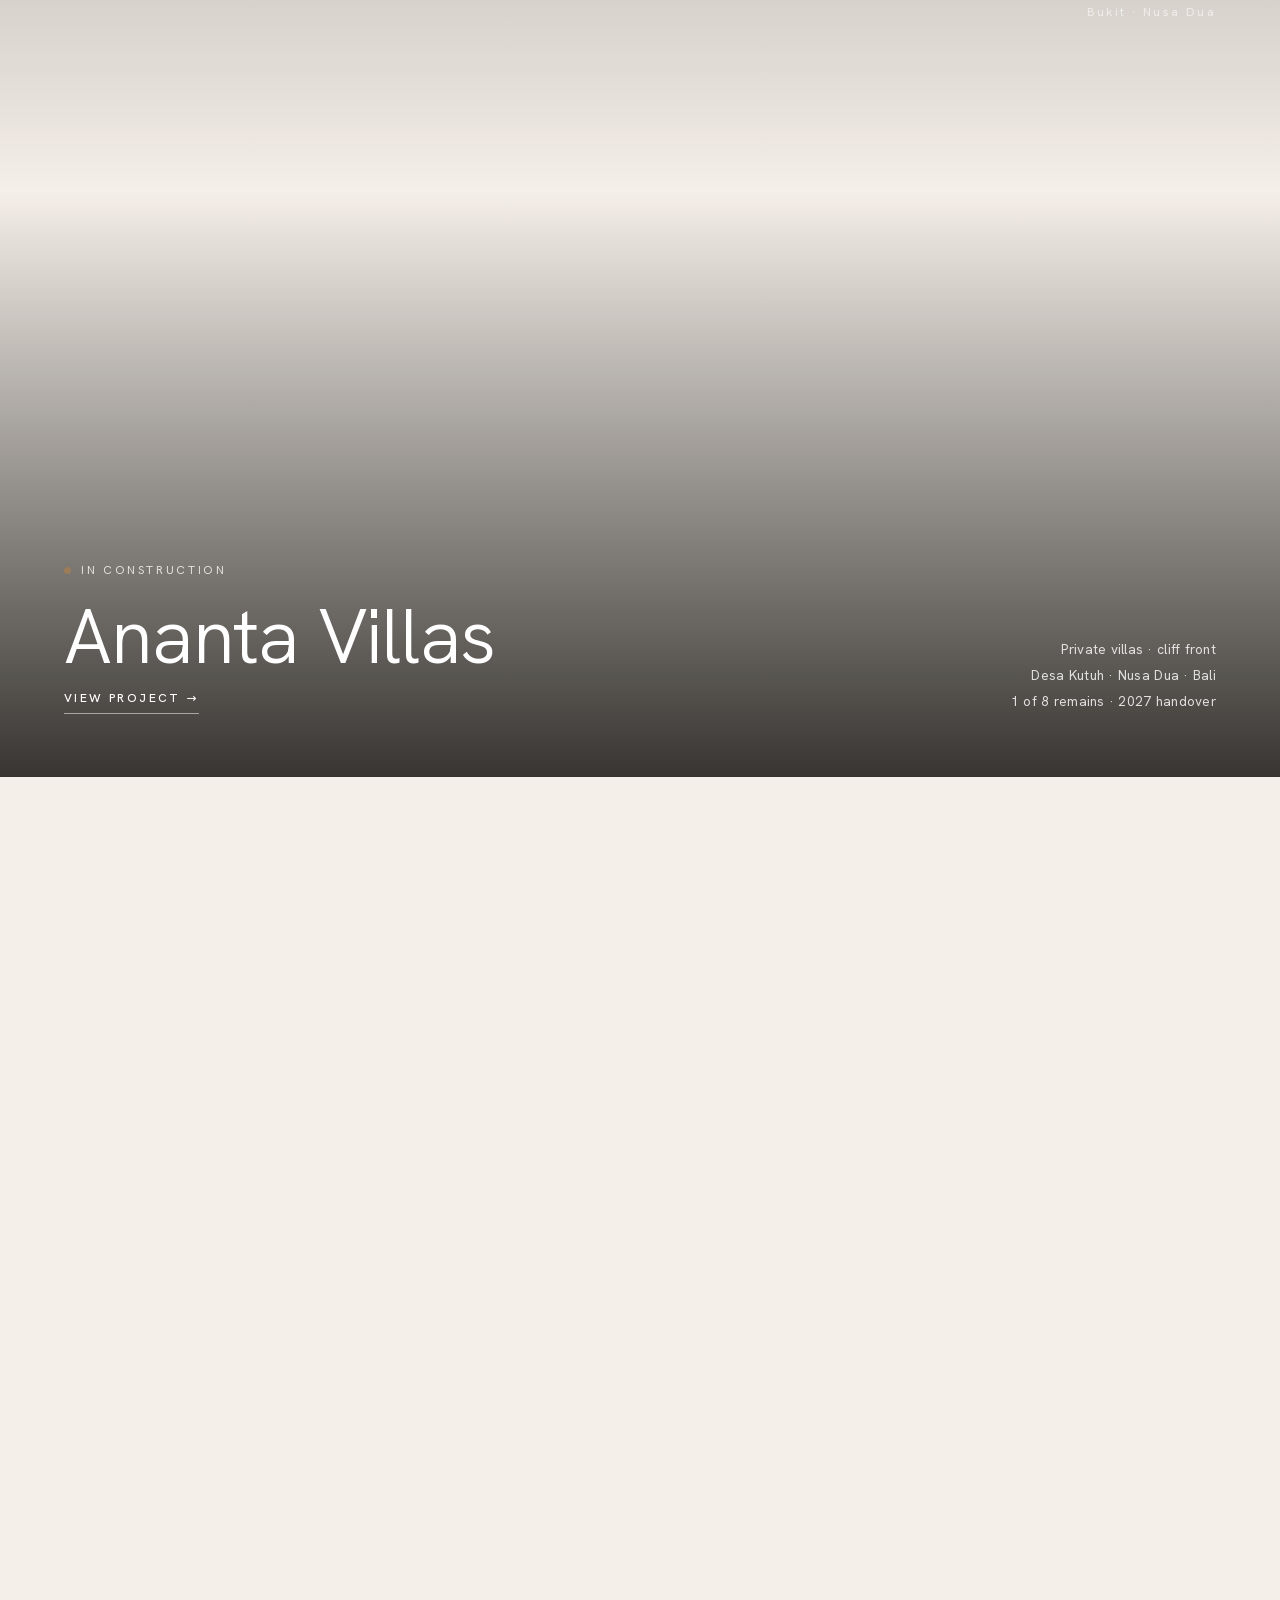
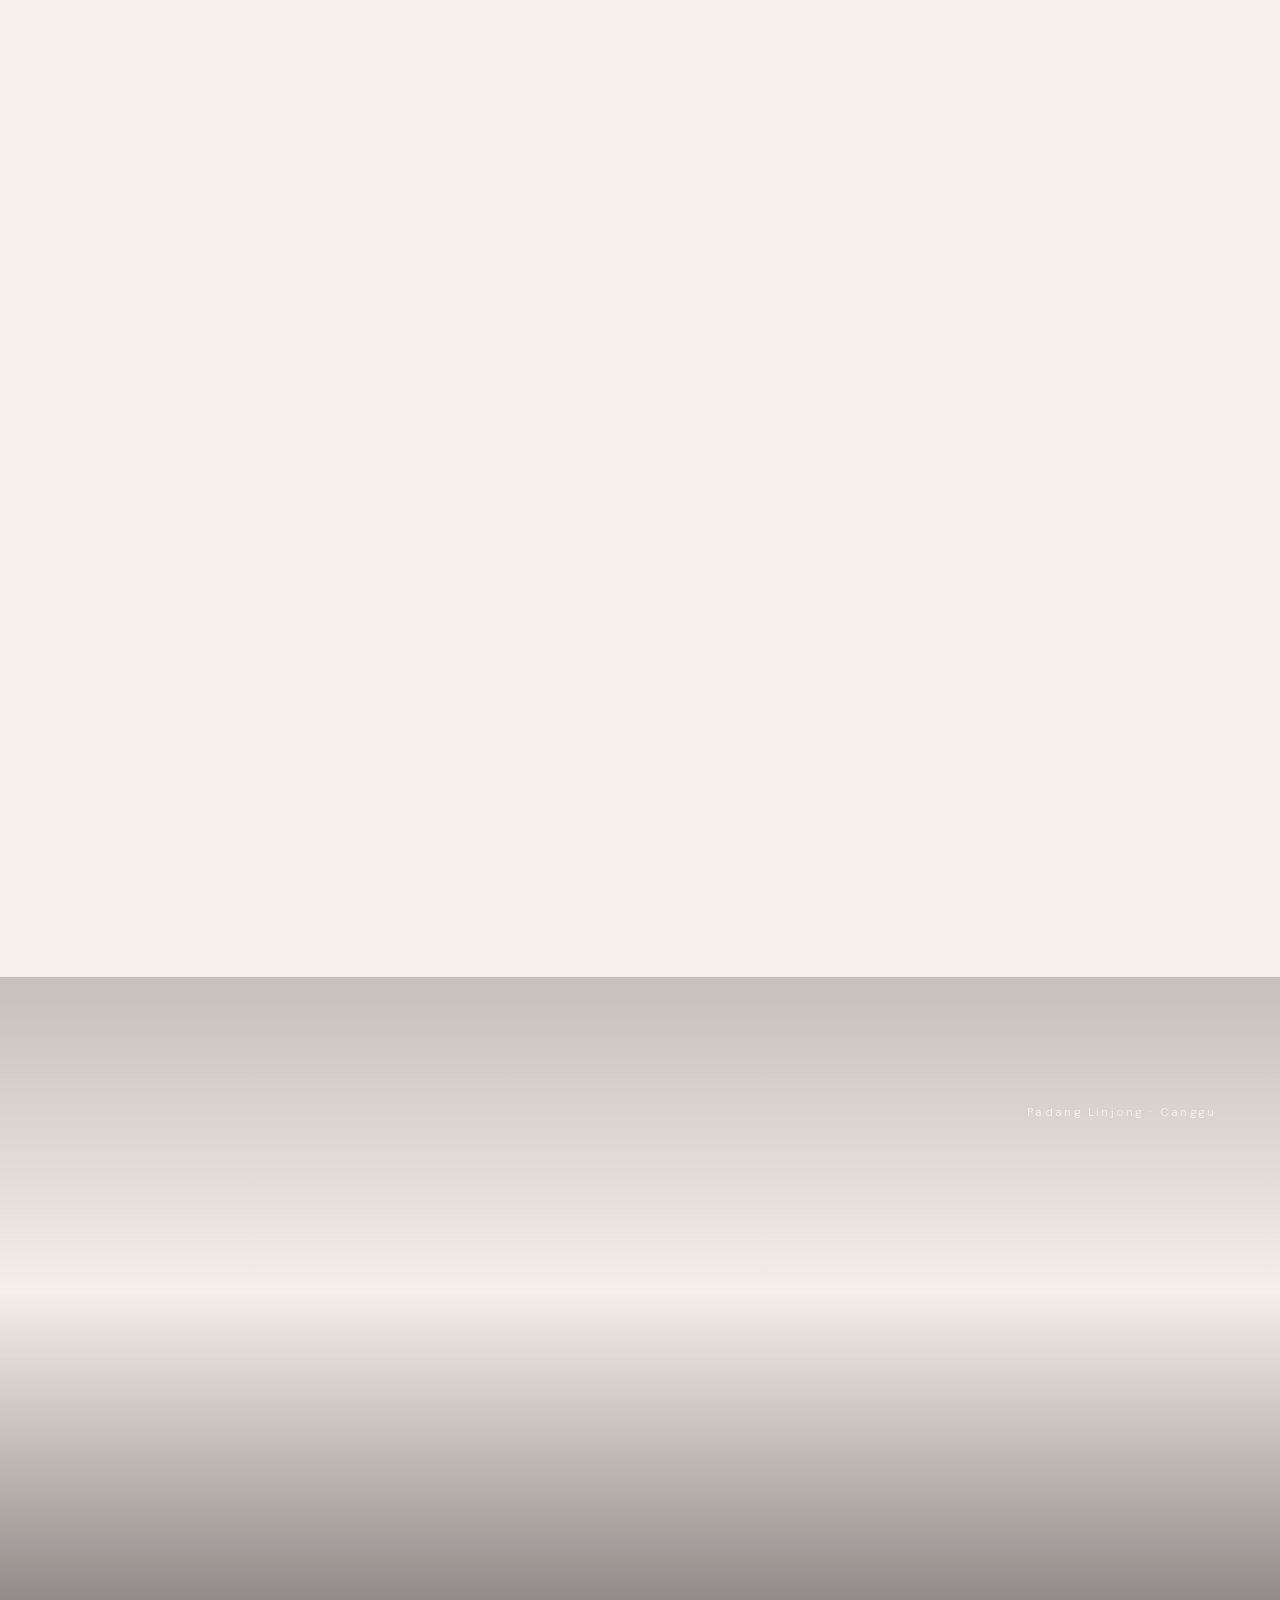
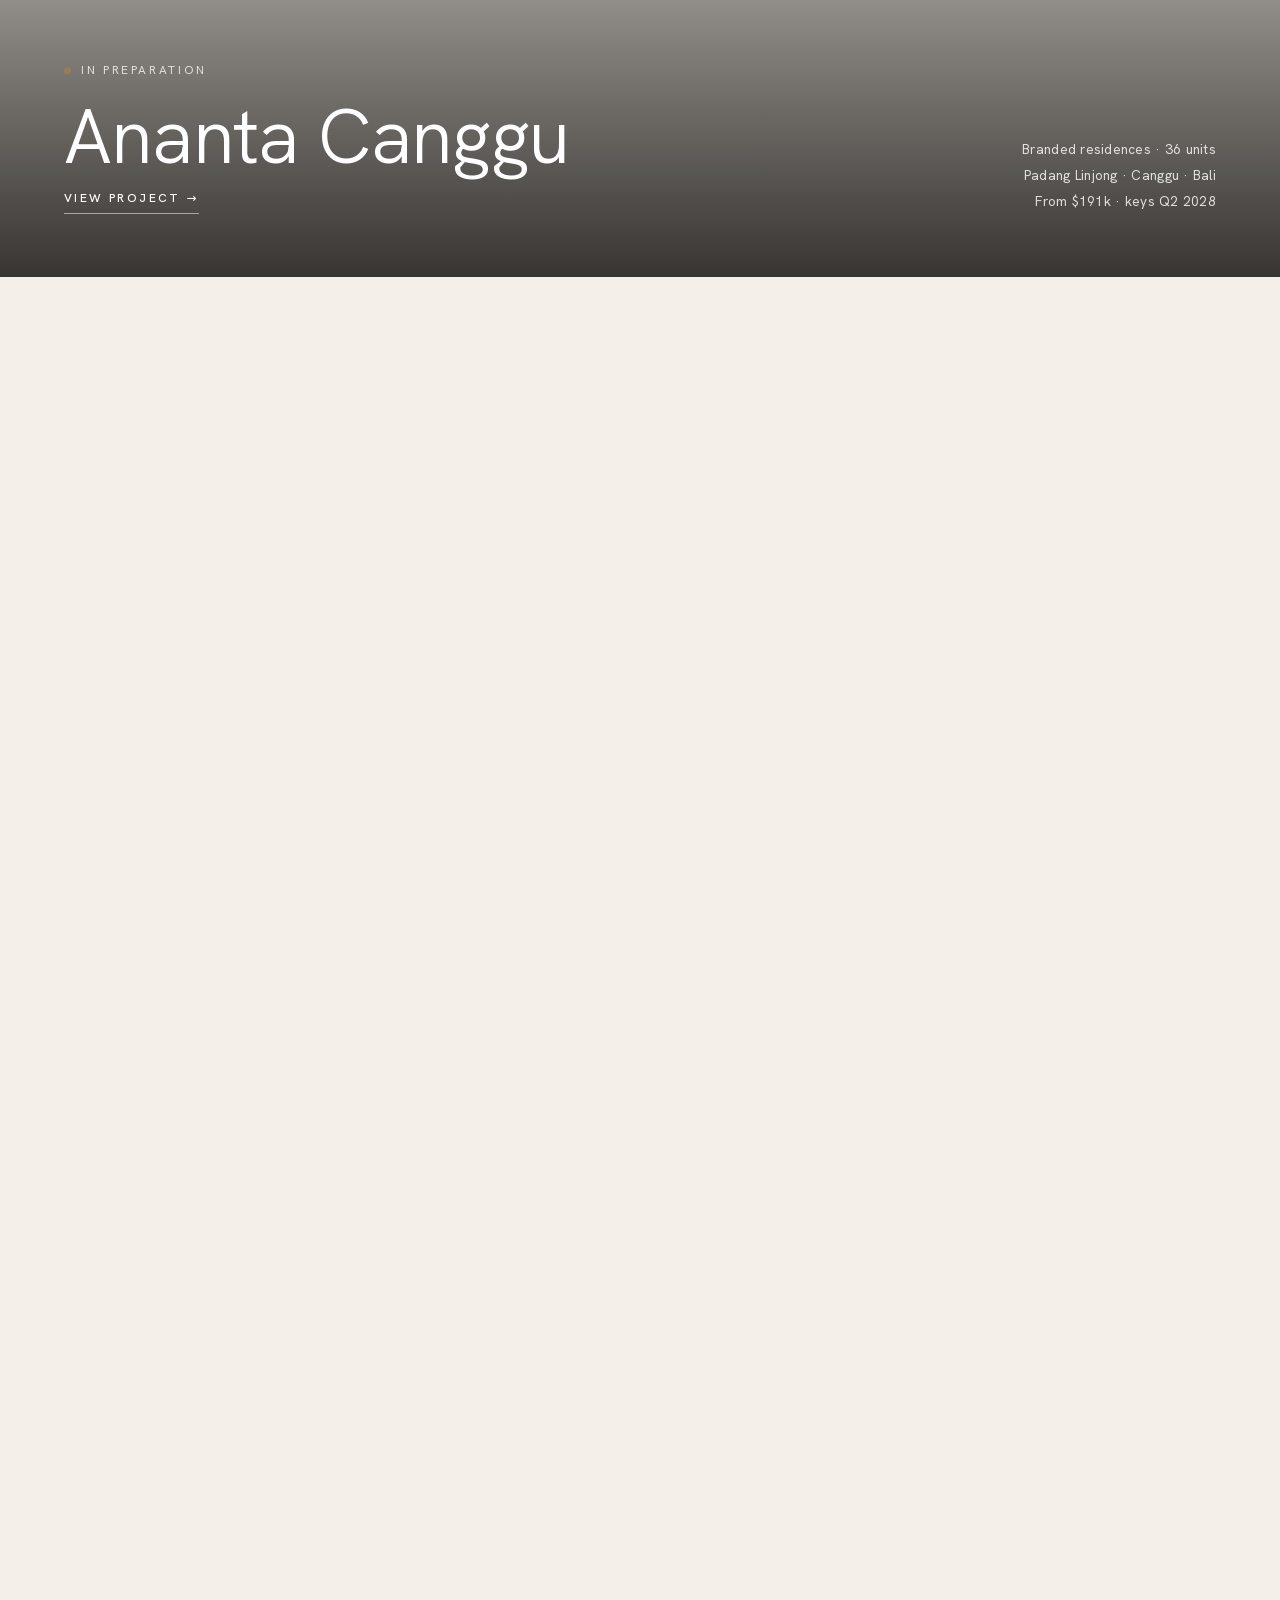
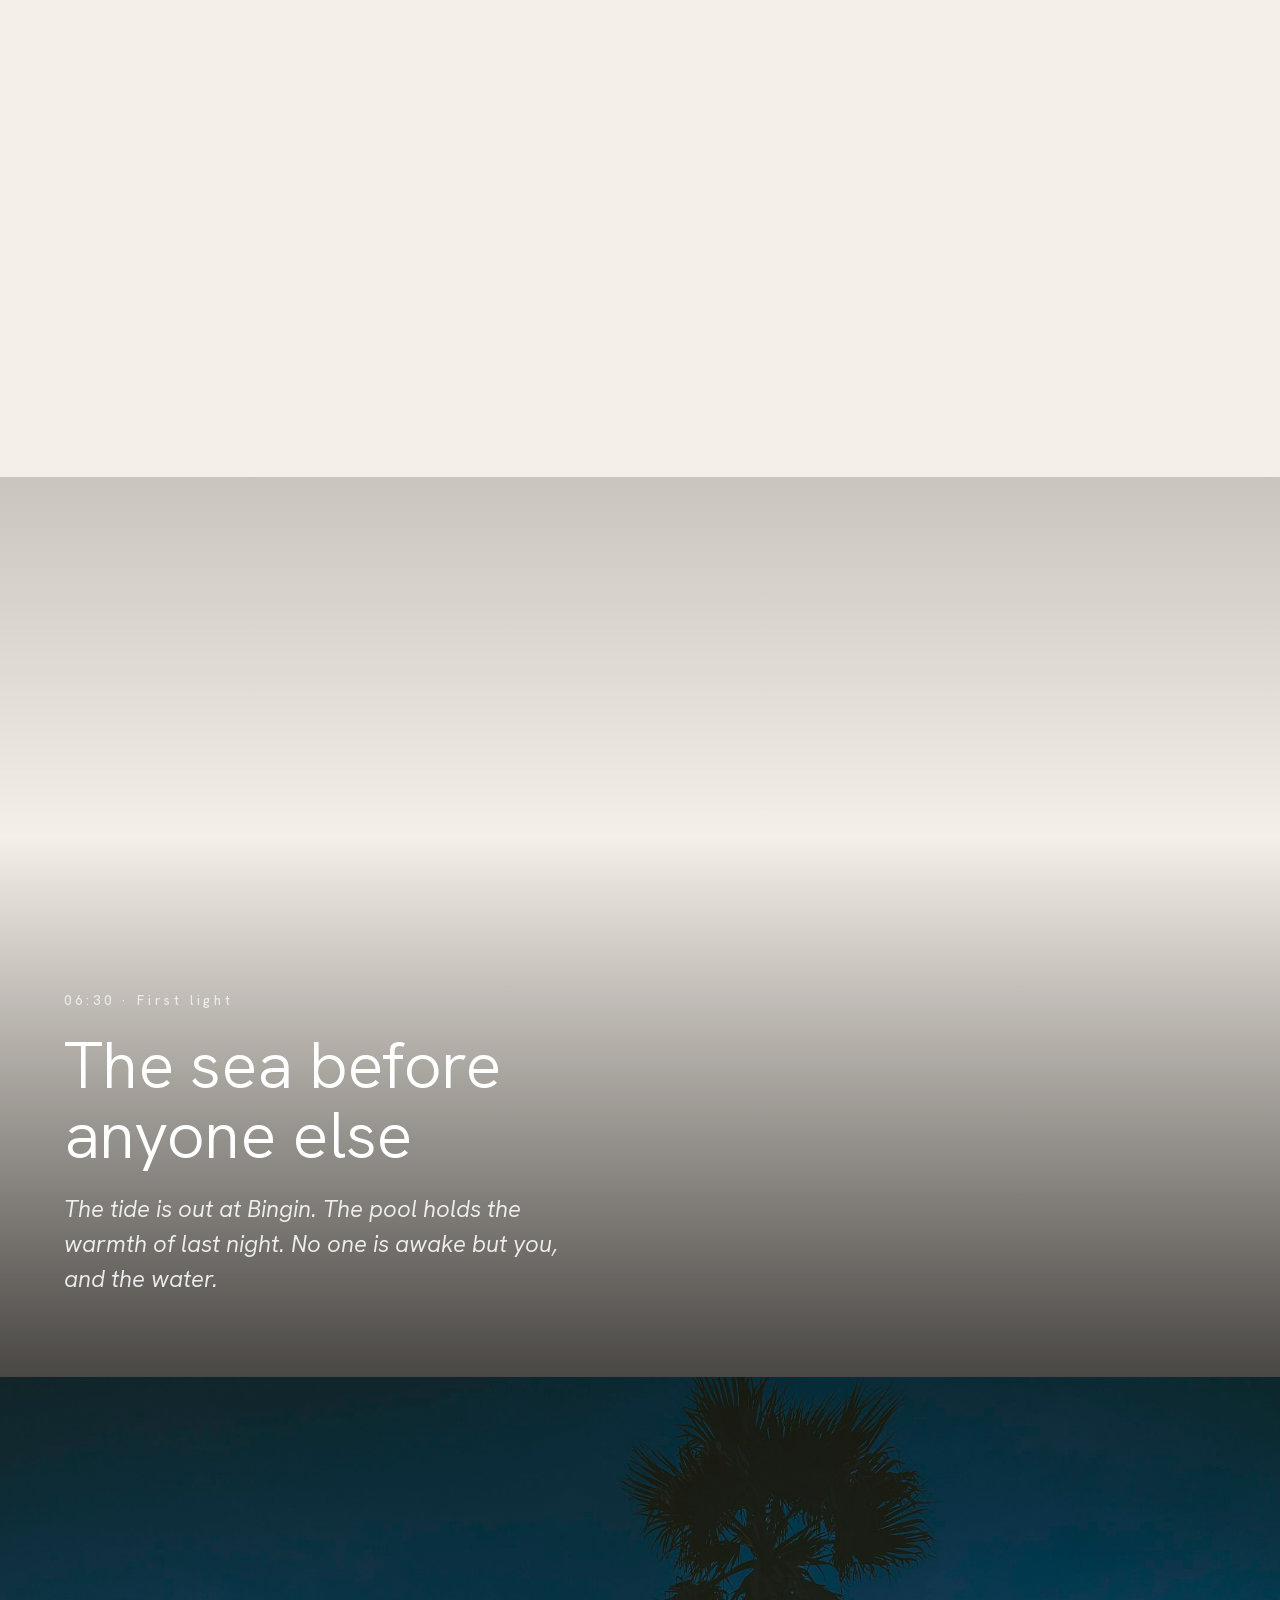
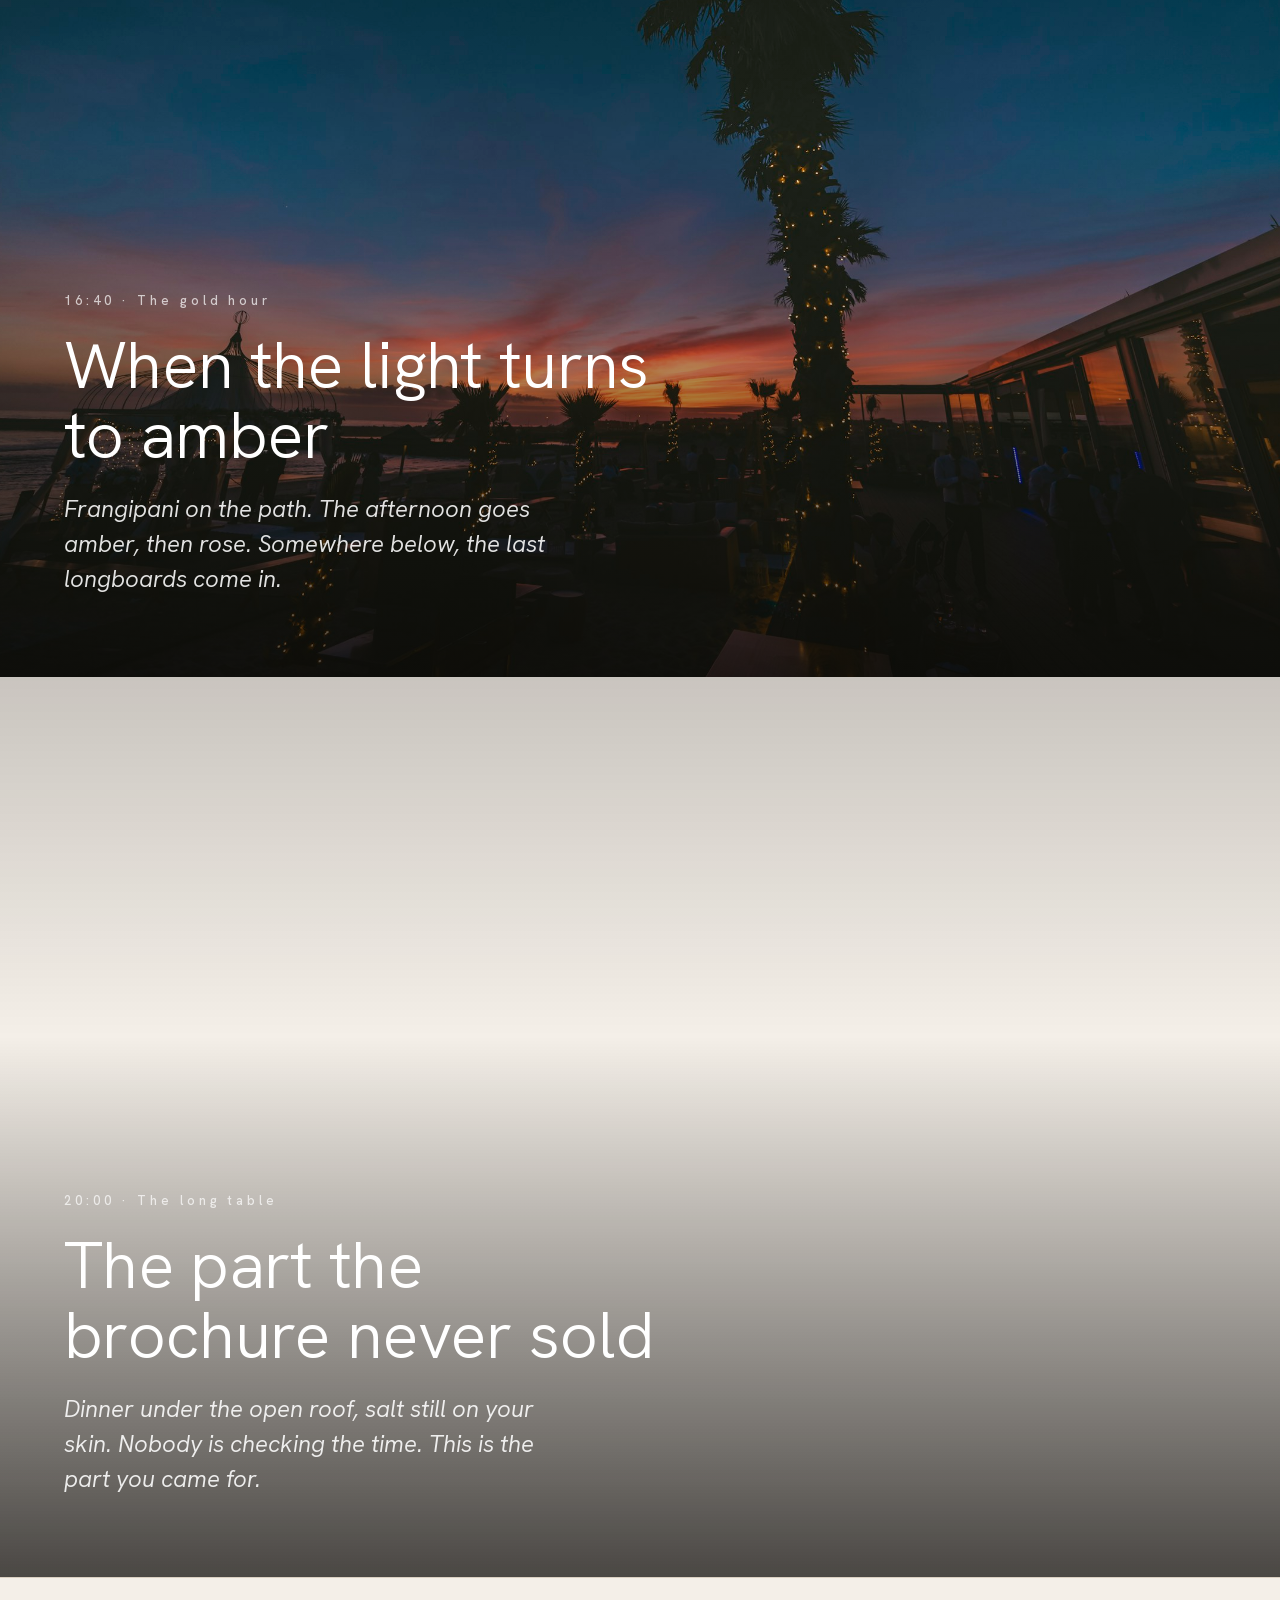
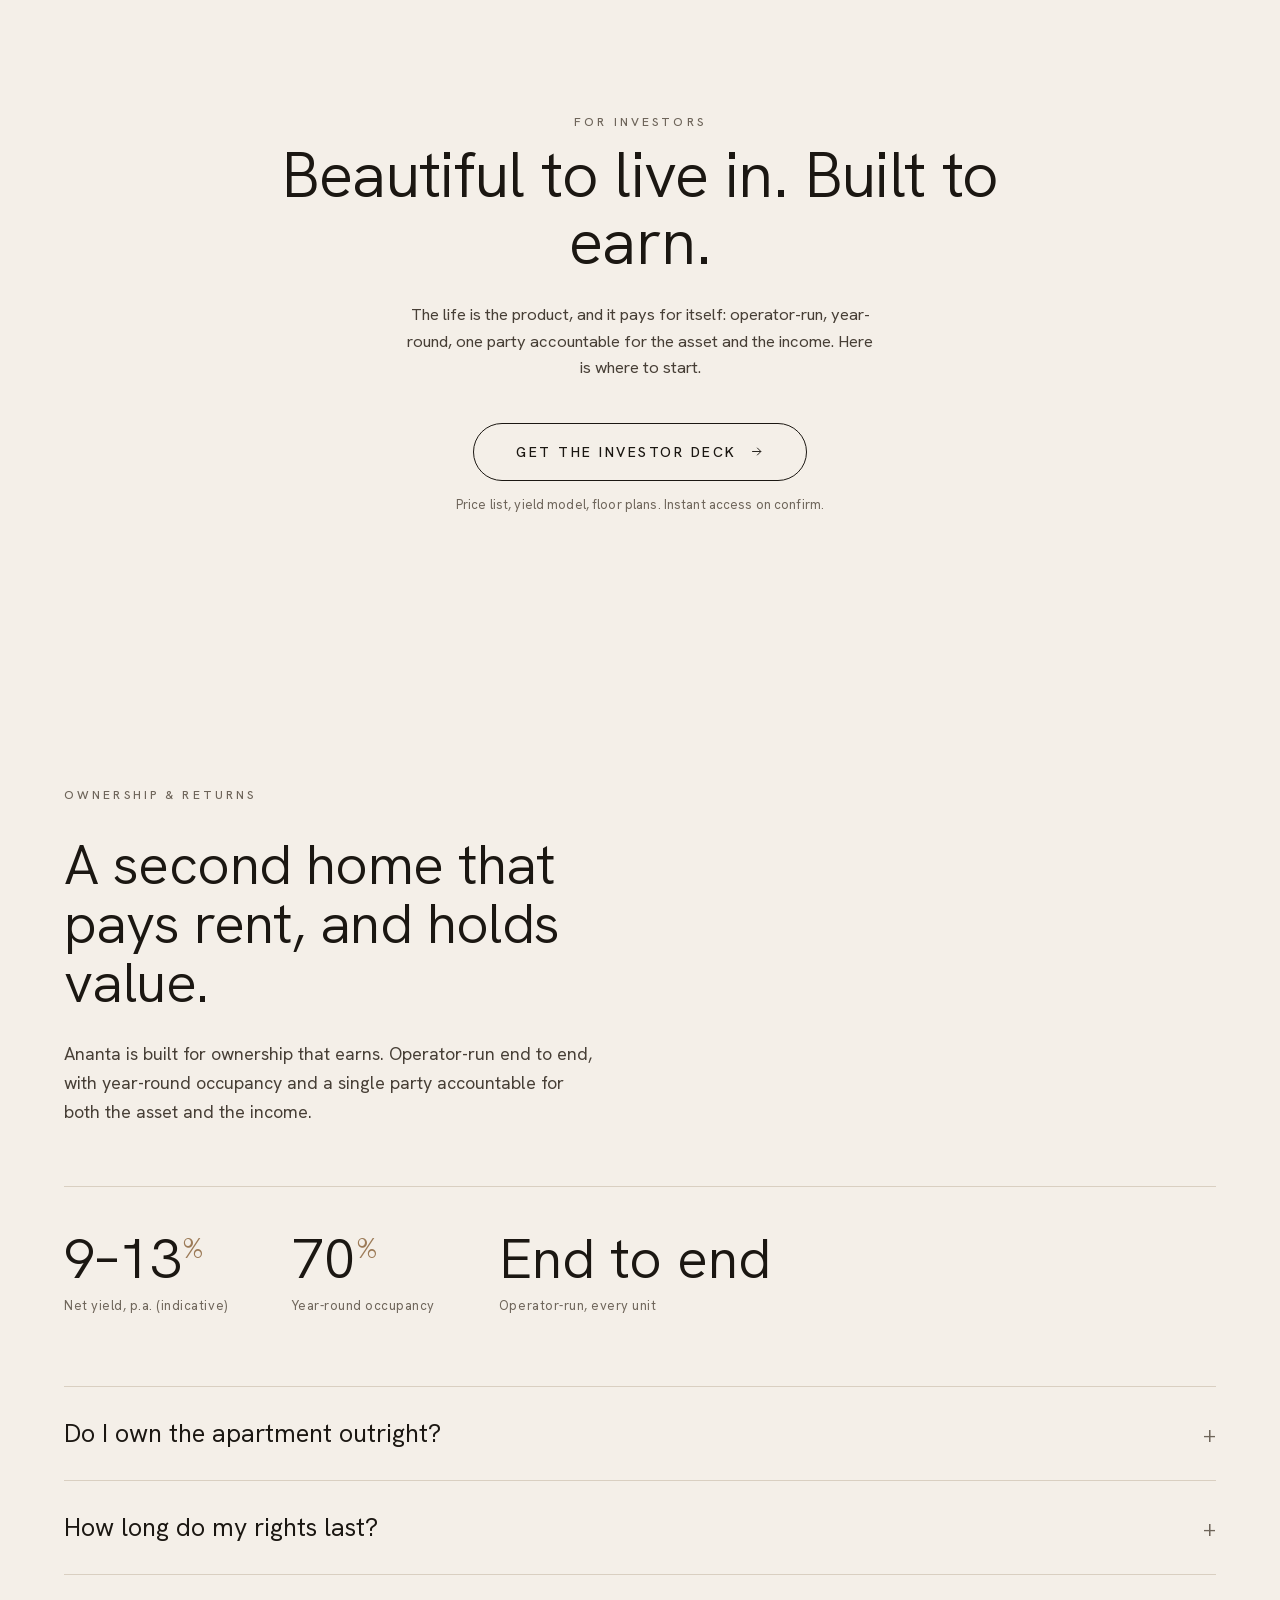
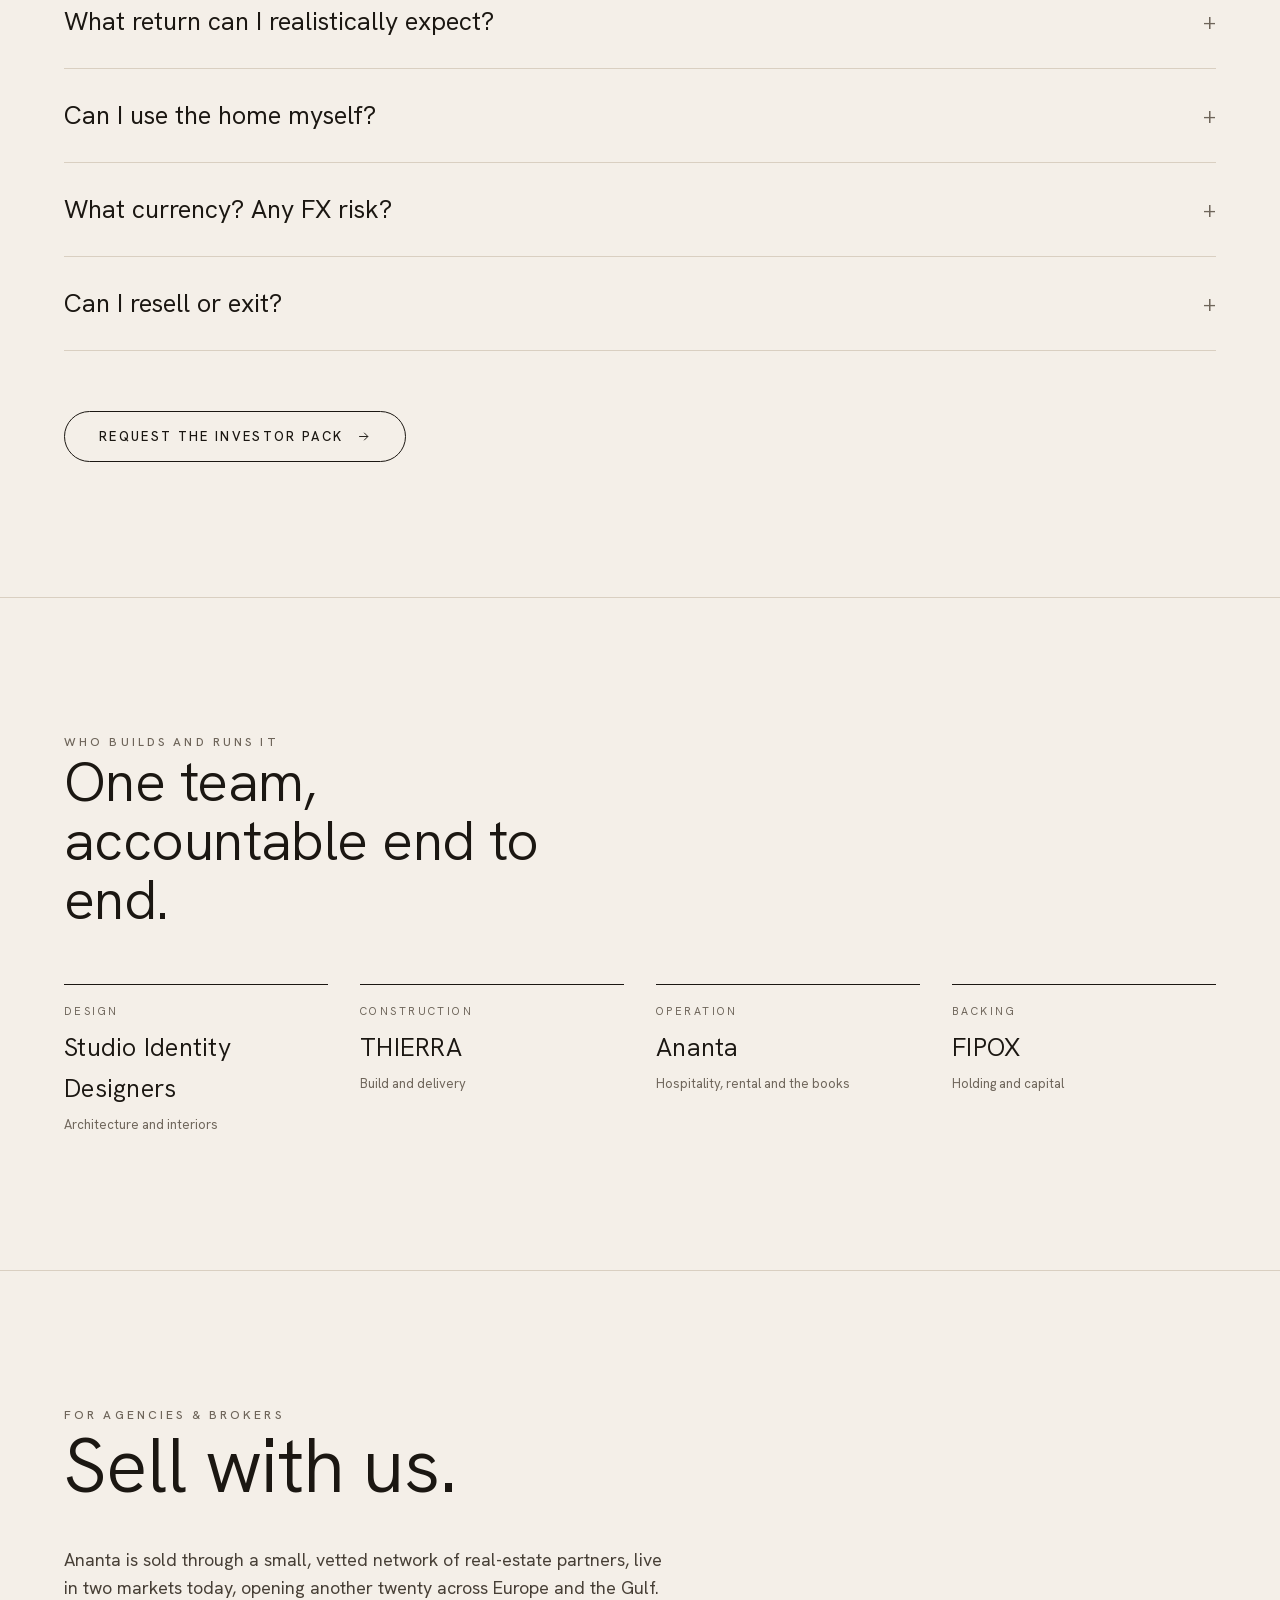
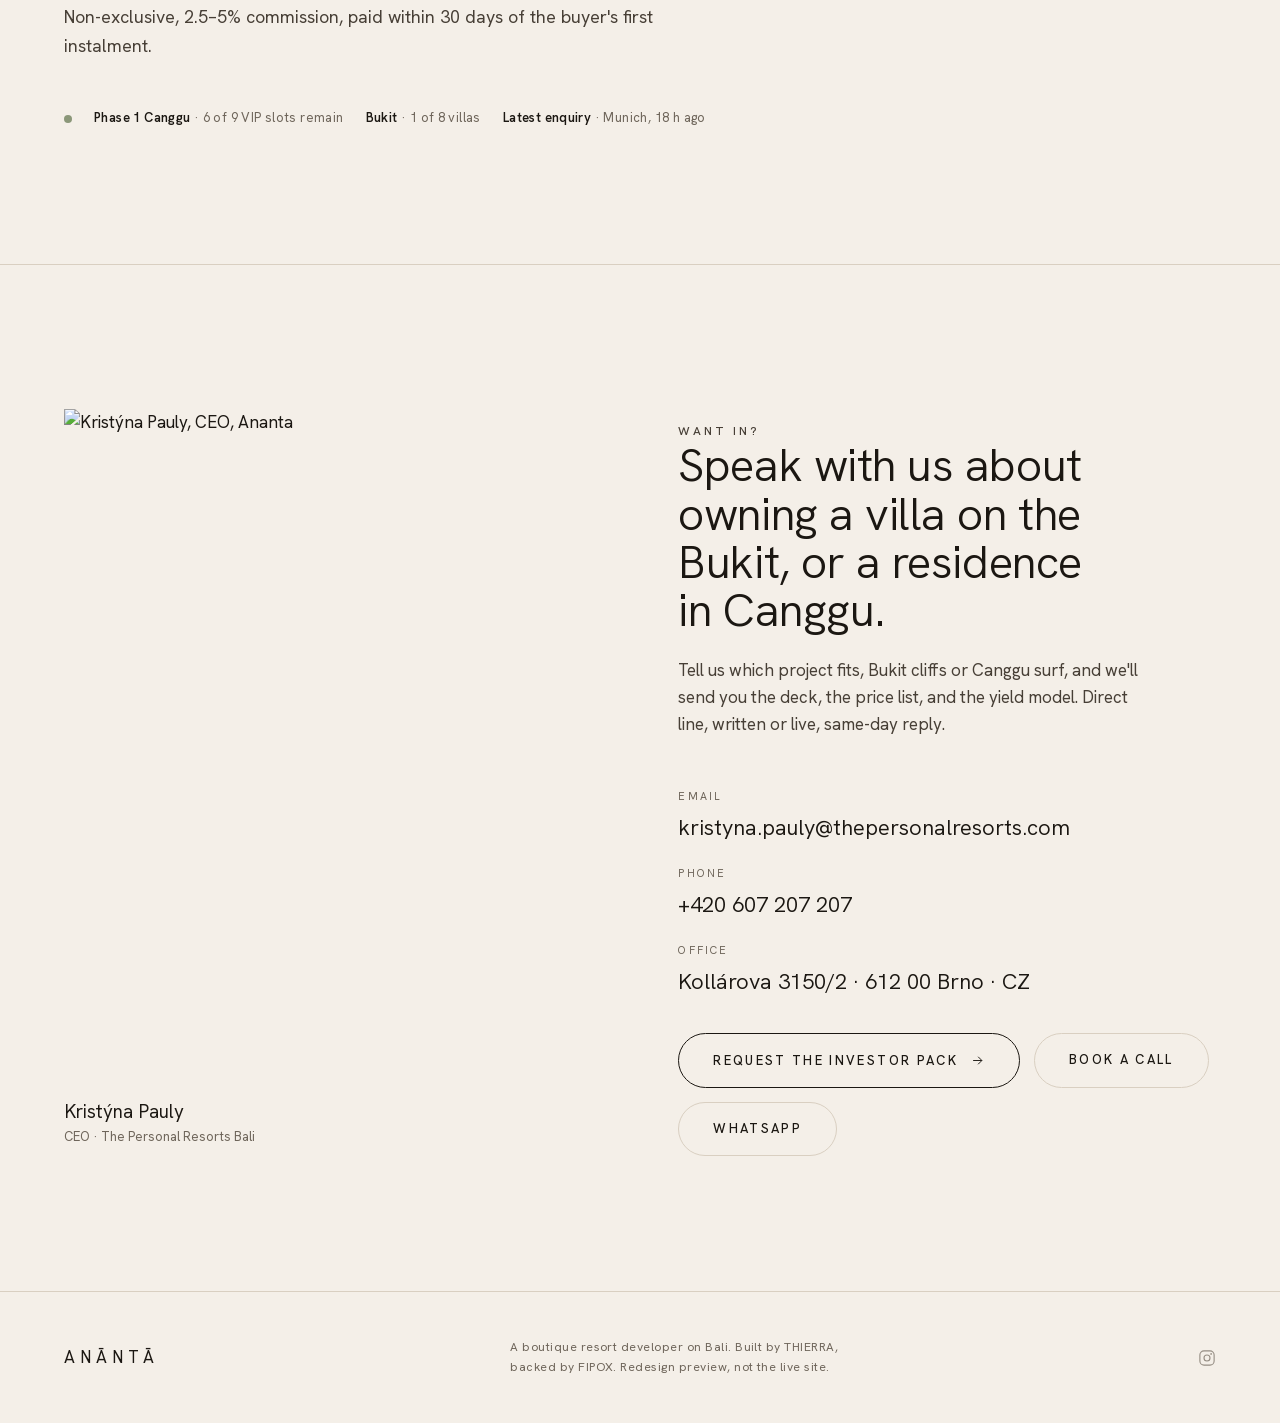
==== commit 6ff8bb00: "Redesign: font na Hanken Grotesk (hba-like clean sans, free, self-hosted) - Display + body font z Fr" ====
--- a/index.html
+++ b/index.html
@@ -16,8 +16,7 @@
 <link rel="icon" type="image/png" sizes="32x32" href="/favicon-32.png">
 <link rel="icon" type="image/png" sizes="16x16" href="/favicon-16.png">
 <link rel="apple-touch-icon" sizes="180x180" href="/apple-touch-icon.png">
-<link rel="preload" href="/fonts/fraunces-wght-normal.woff2" as="font" type="font/woff2" crossorigin>
-<link rel="preload" href="/fonts/general-sans-400.woff2" as="font" type="font/woff2" crossorigin>
+<link rel="preload" href="/fonts/hanken-grotesk-normal.woff2?v=2" as="font" type="font/woff2" crossorigin>
 <link rel="stylesheet" href="/site.css">
 <script>document.documentElement.classList.add('js')</script>
 <style>.js [data-split],.js [data-reveal]{opacity:0}</style>
--- a/site.css
+++ b/site.css
@@ -9,12 +9,14 @@
 @font-face{font-family:'General Sans';src:url('/fonts/general-sans-400.woff2') format('woff2');font-weight:400;font-style:normal;font-display:swap}
 @font-face{font-family:'General Sans';src:url('/fonts/general-sans-500.woff2') format('woff2');font-weight:500;font-style:normal;font-display:swap}
 @font-face{font-family:'General Sans';src:url('/fonts/general-sans-600.woff2') format('woff2');font-weight:600;font-style:normal;font-display:swap}
+@font-face{font-family:'Hanken Grotesk';src:url('/fonts/hanken-grotesk-normal.woff2?v=2') format('woff2');font-weight:300 700;font-style:normal;font-display:swap}
+@font-face{font-family:'Hanken Grotesk';src:url('/fonts/hanken-grotesk-italic.woff2?v=2') format('woff2');font-weight:300 700;font-style:italic;font-display:swap}
 
 :root{
   --cream:#F4EFE8;--cream-2:#EAE2D5;--ink:#1B1712;--soft:#6E655A;--line:#D9CFC1;
   --dark:#14100C;--accent:#9C7B58;
-  --serif:'Fraunces',Georgia,'Times New Roman',serif;
-  --sans:'General Sans',system-ui,-apple-system,sans-serif;
+  --serif:'Hanken Grotesk',system-ui,sans-serif;  /* display family = hba-like grotesk sans (was Fraunces serif) */
+  --sans:'Hanken Grotesk',system-ui,-apple-system,sans-serif;
   --pad:clamp(20px,5vw,90px);--ease:cubic-bezier(.22,.61,.36,1);
 }
 *{margin:0;padding:0;box-sizing:border-box}
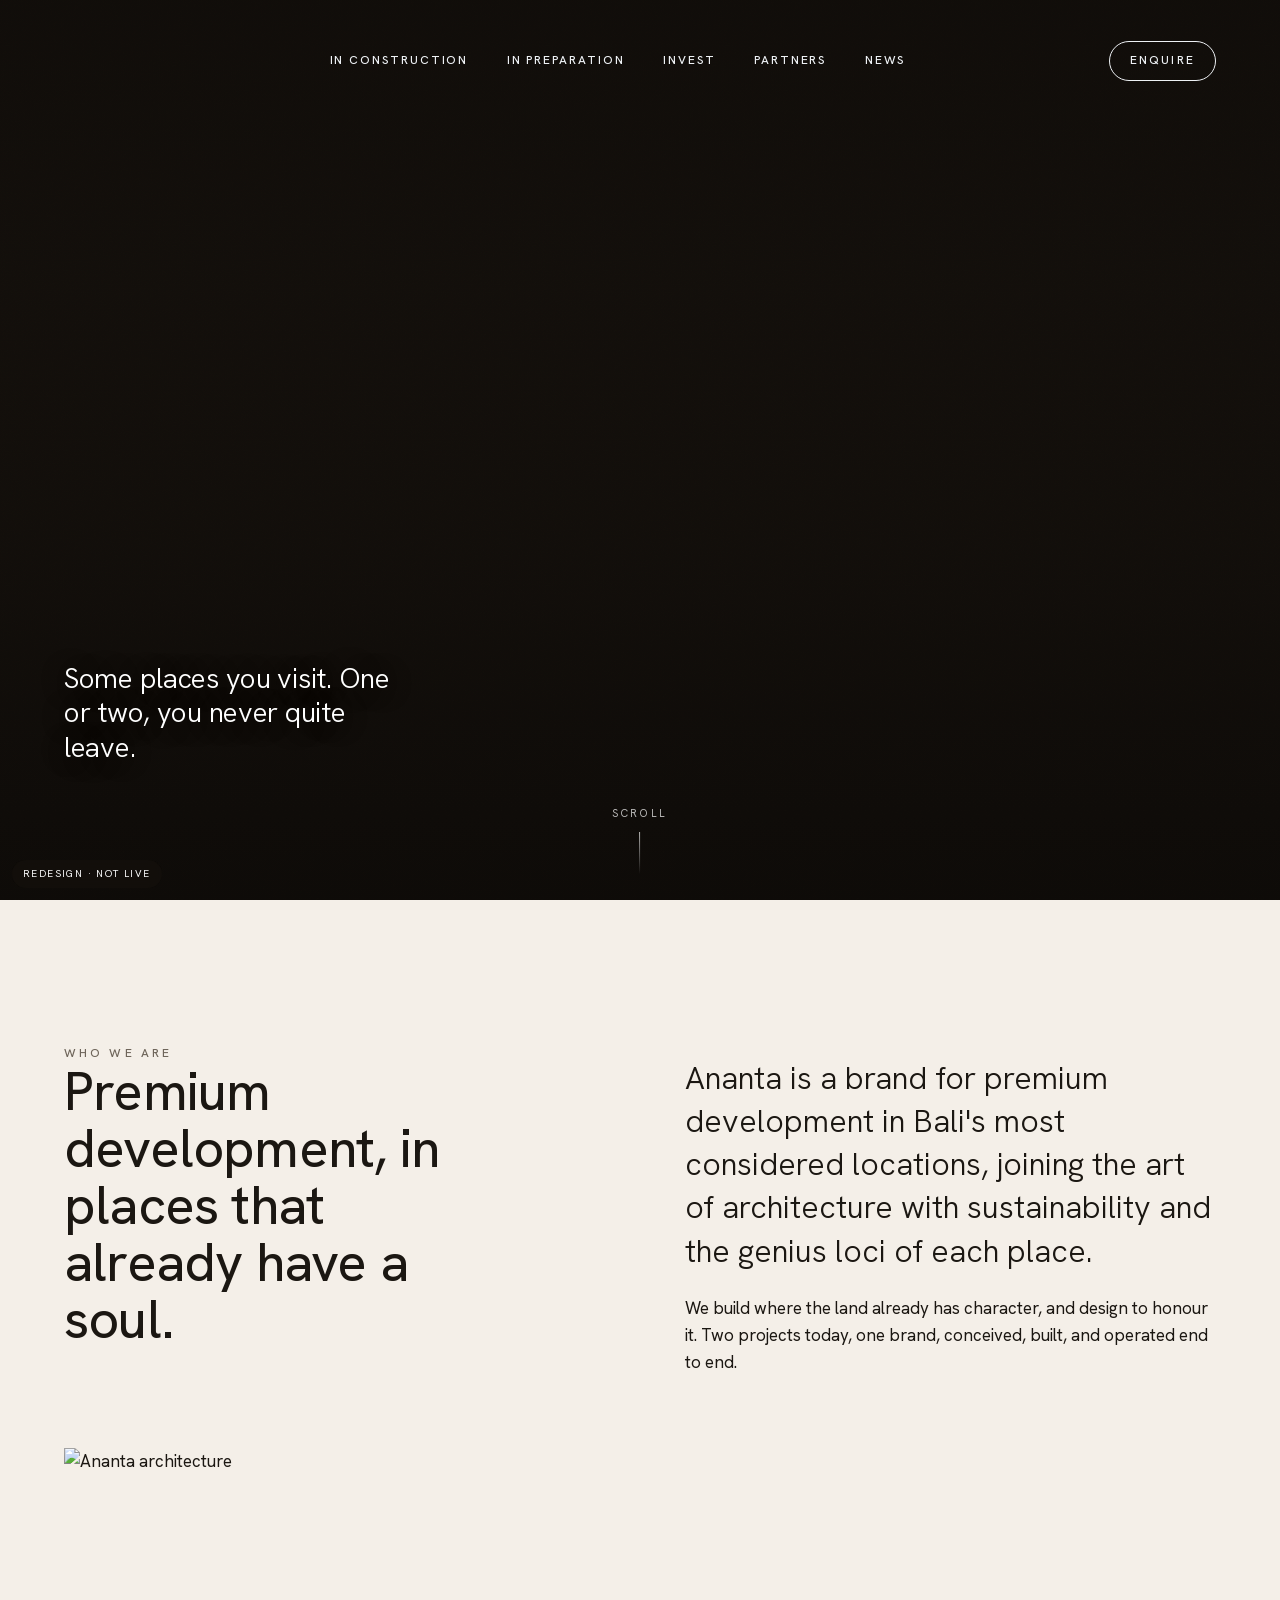
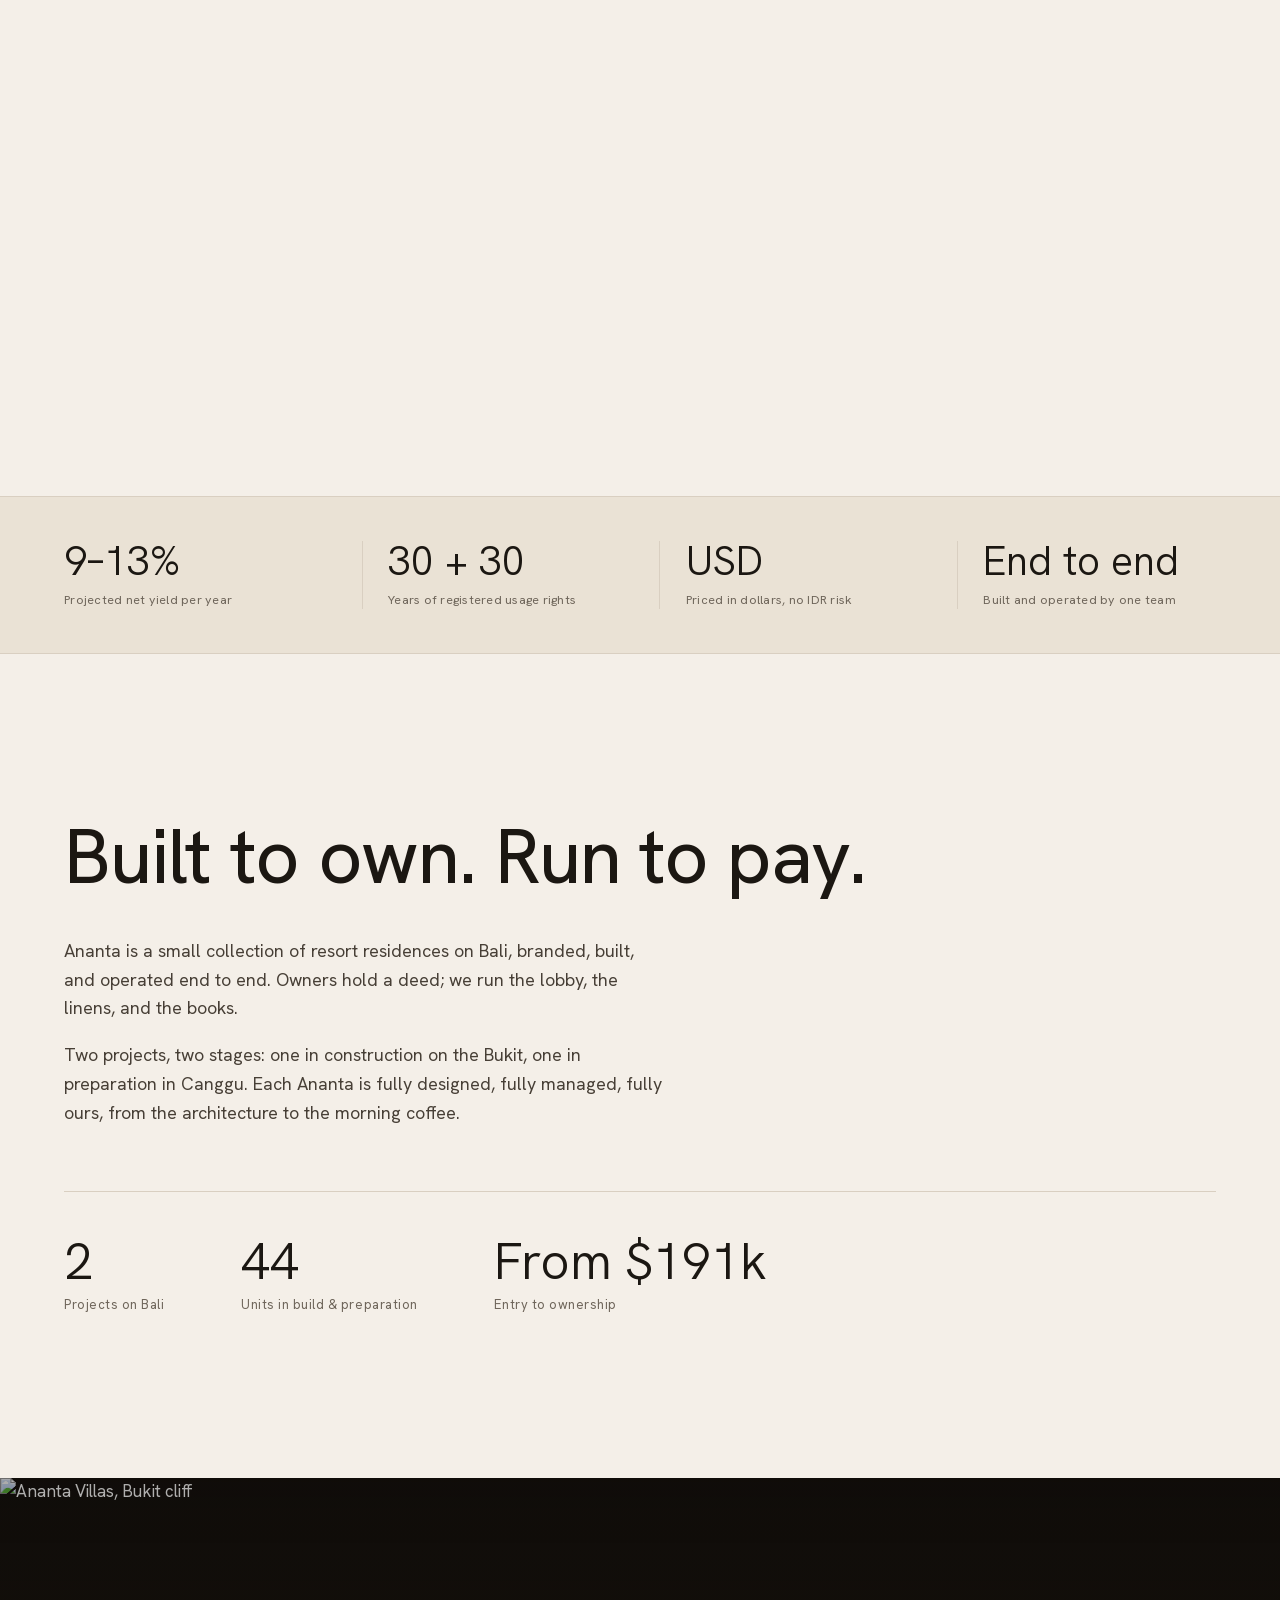
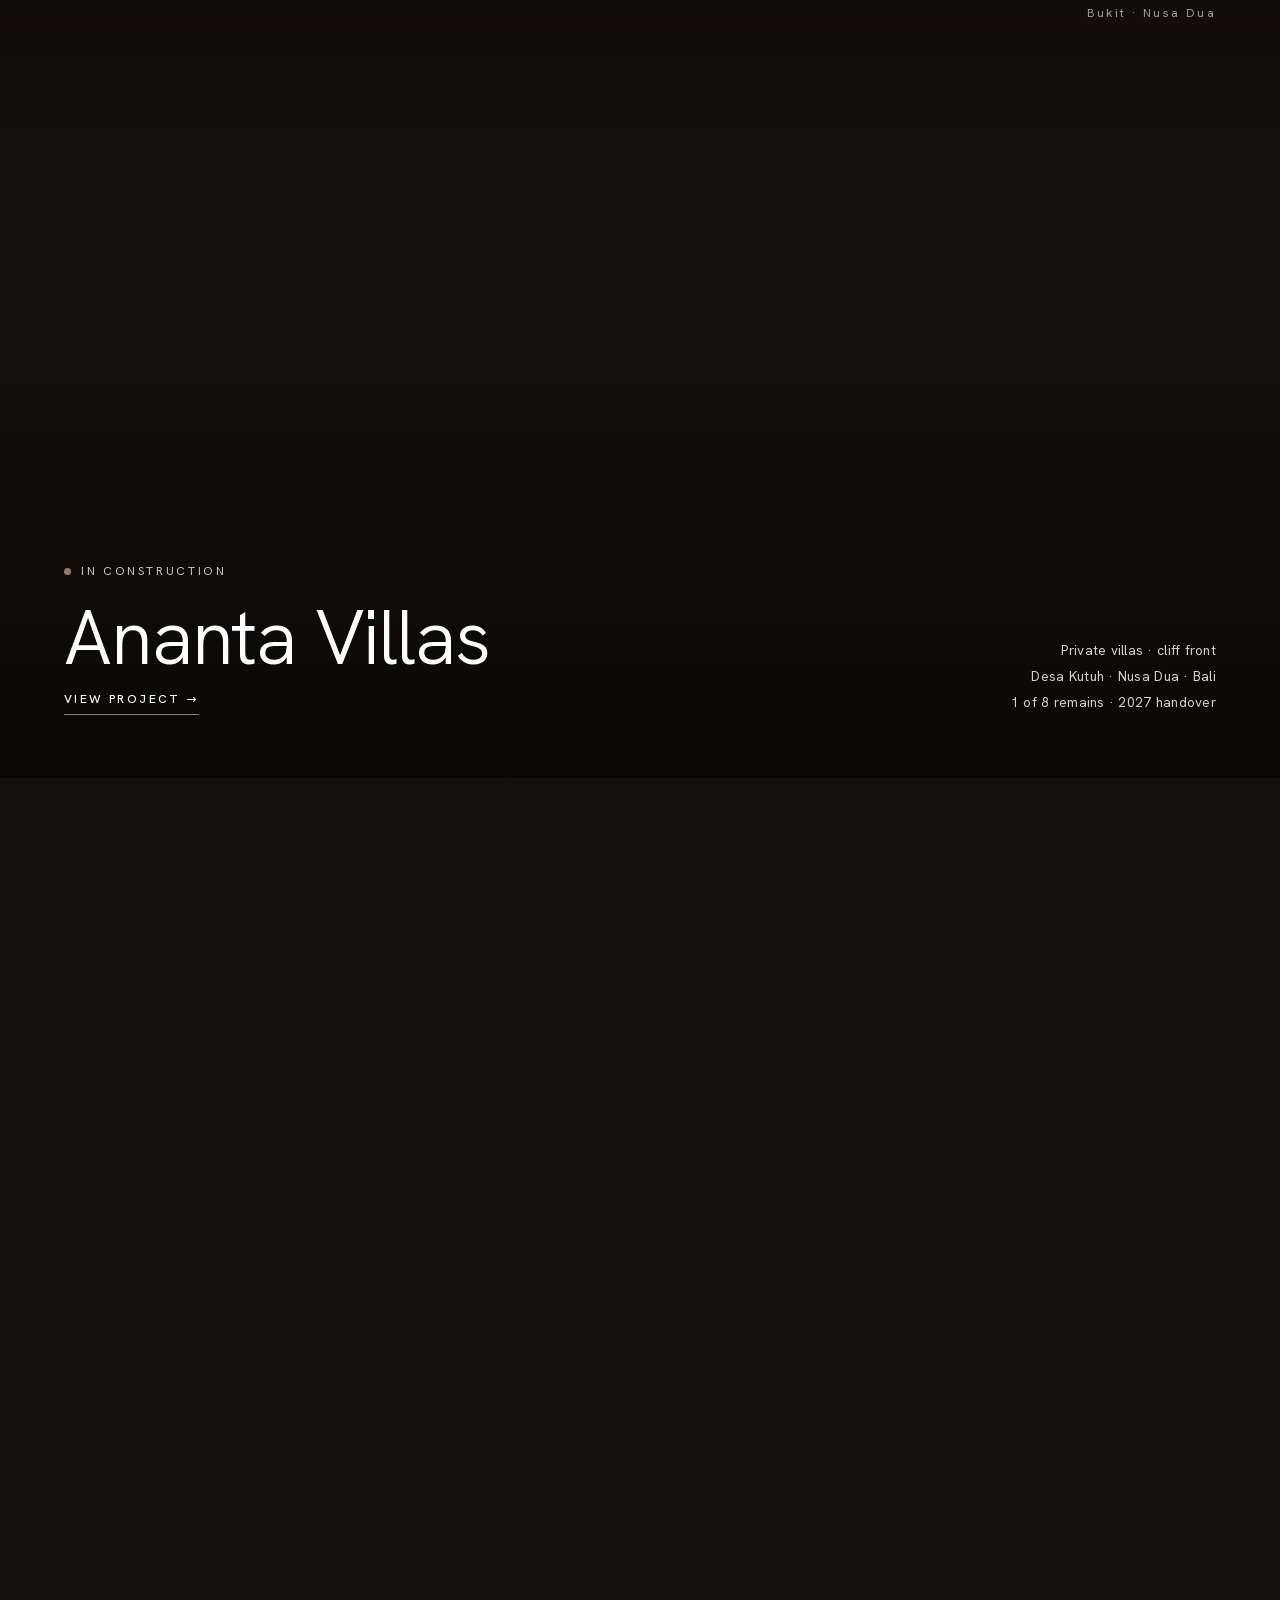
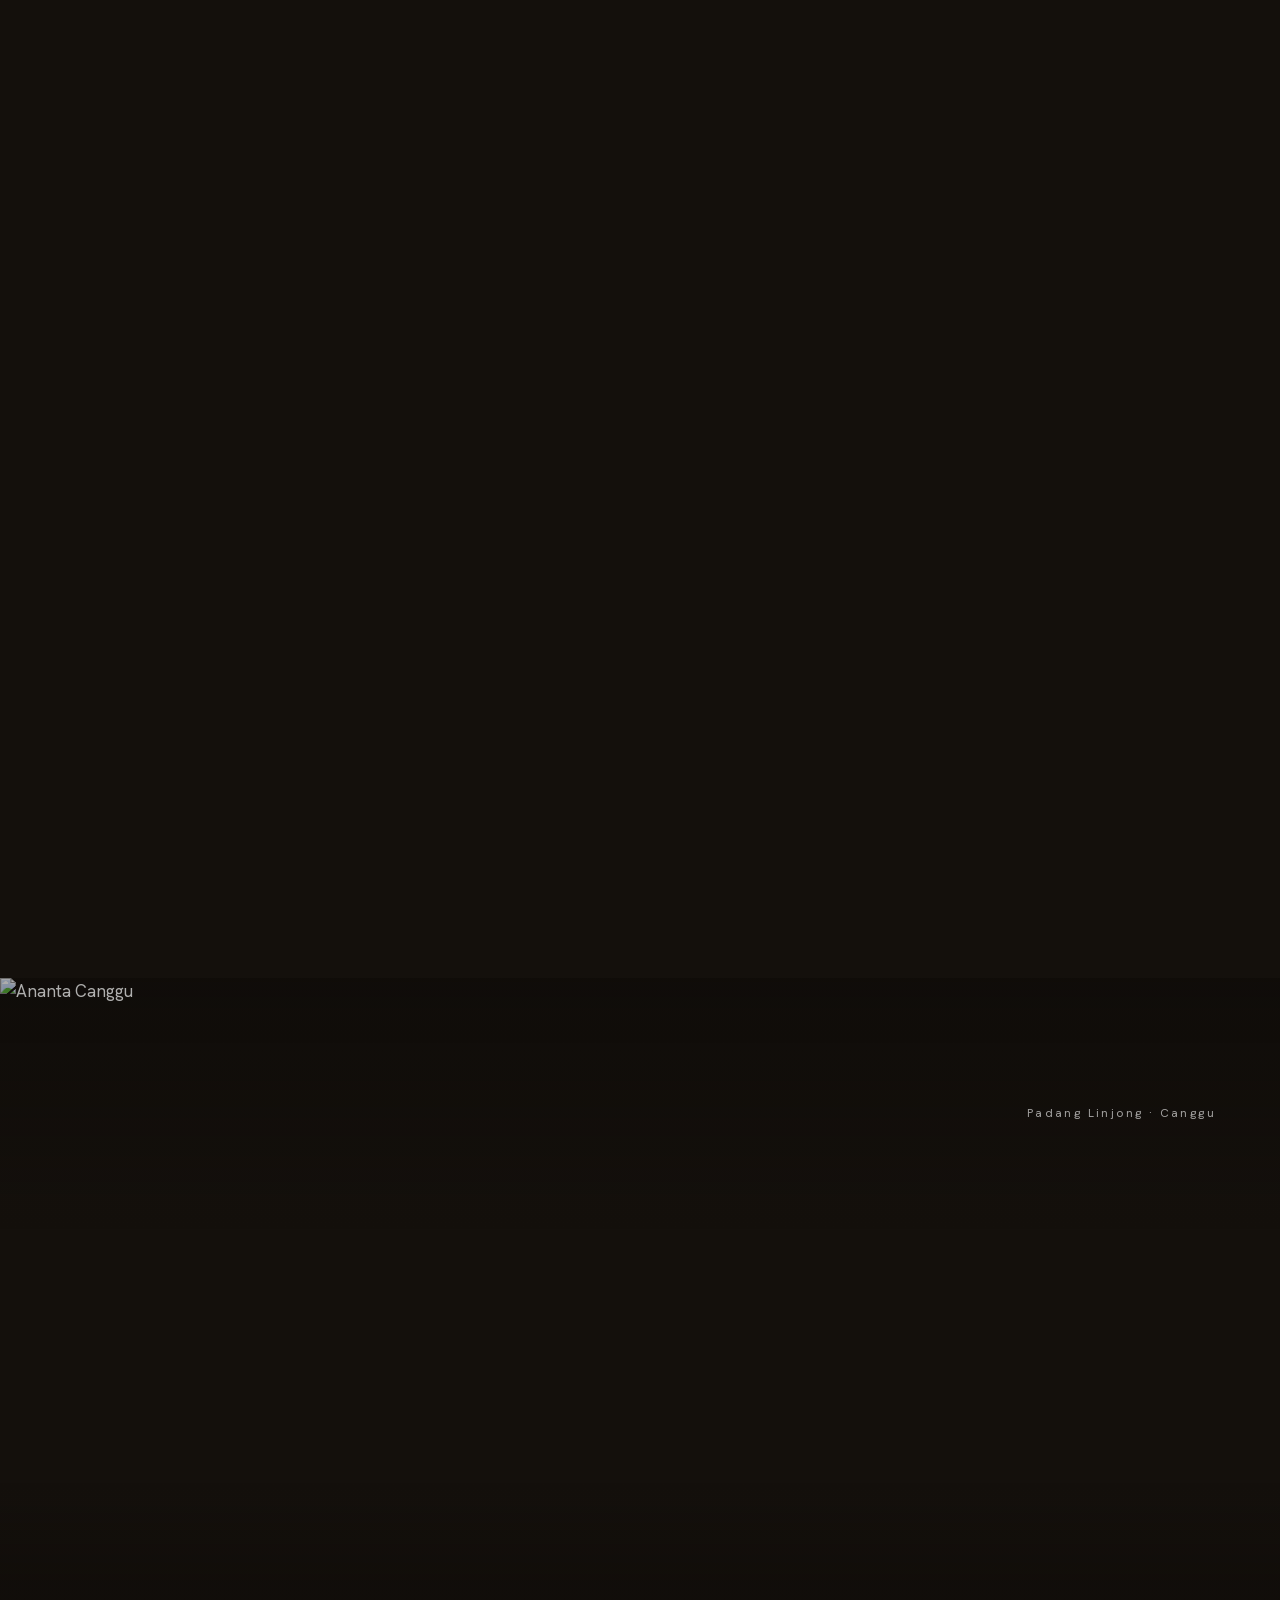
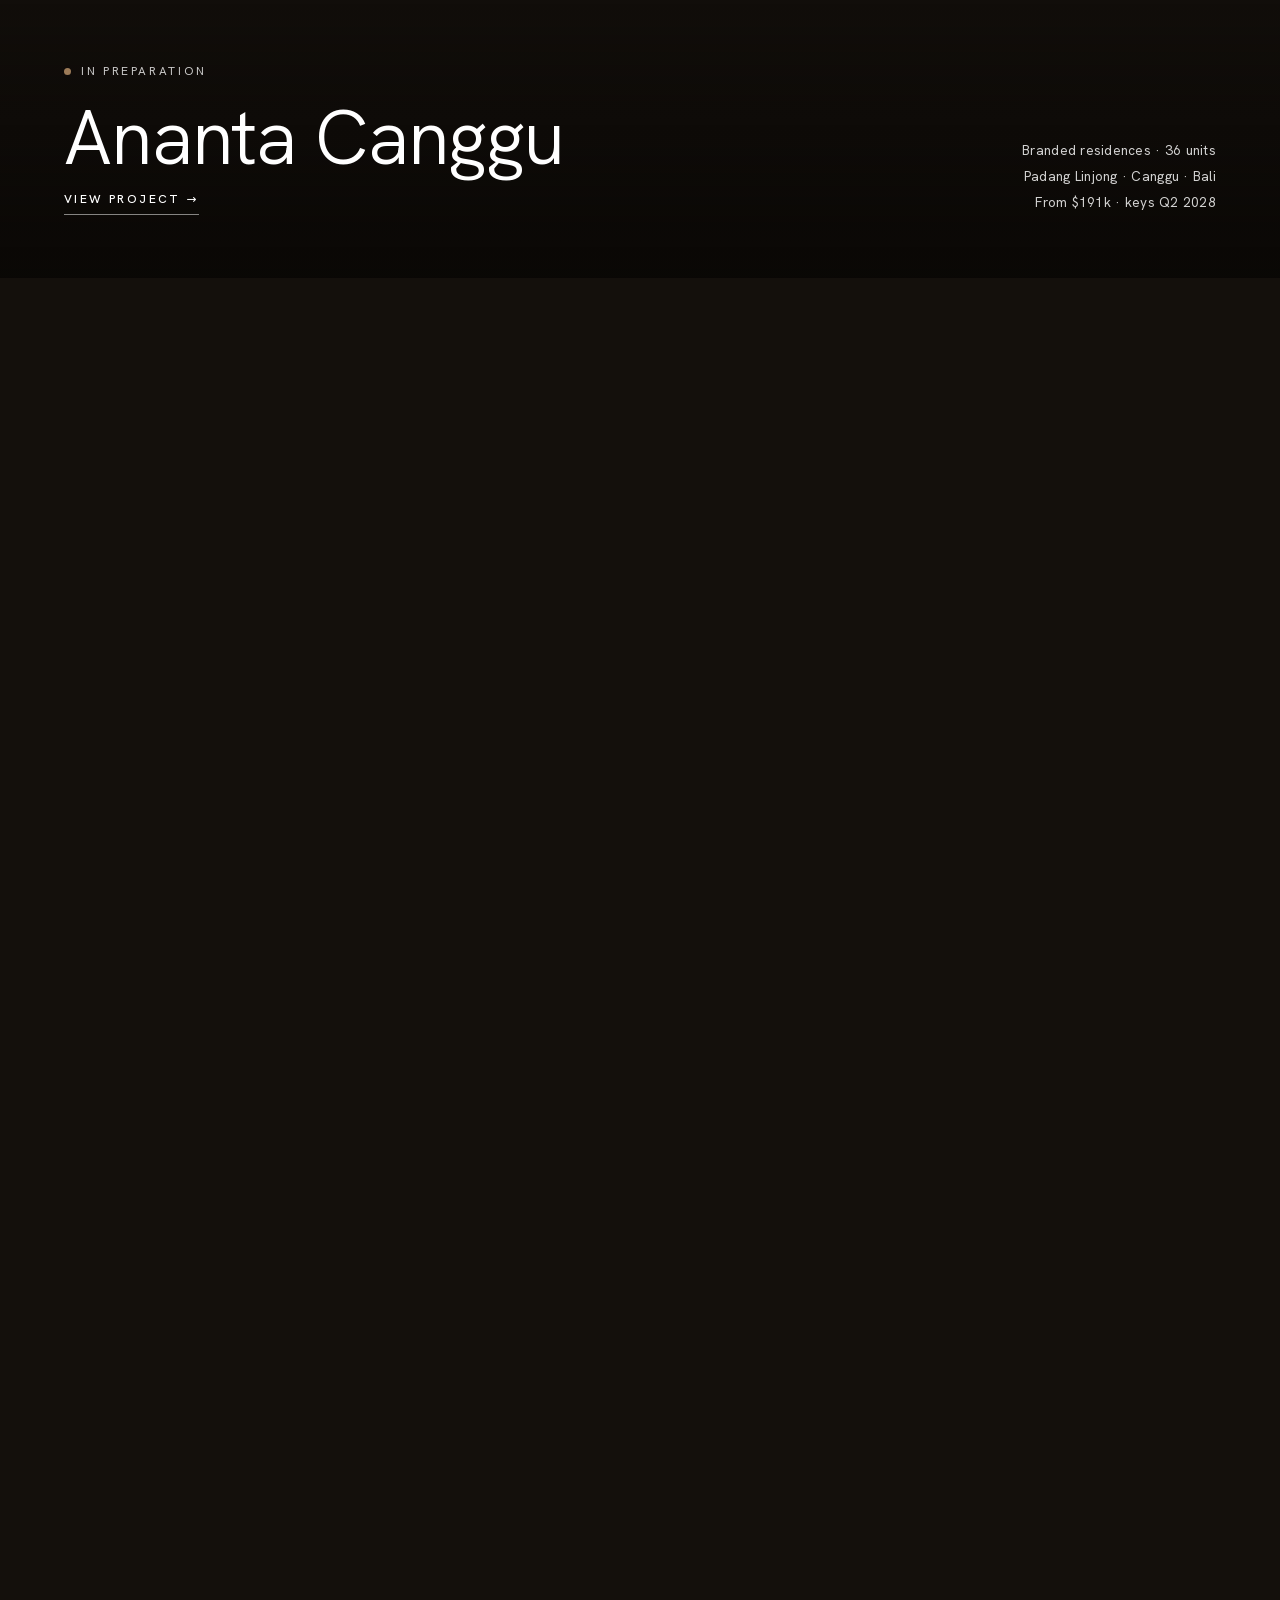
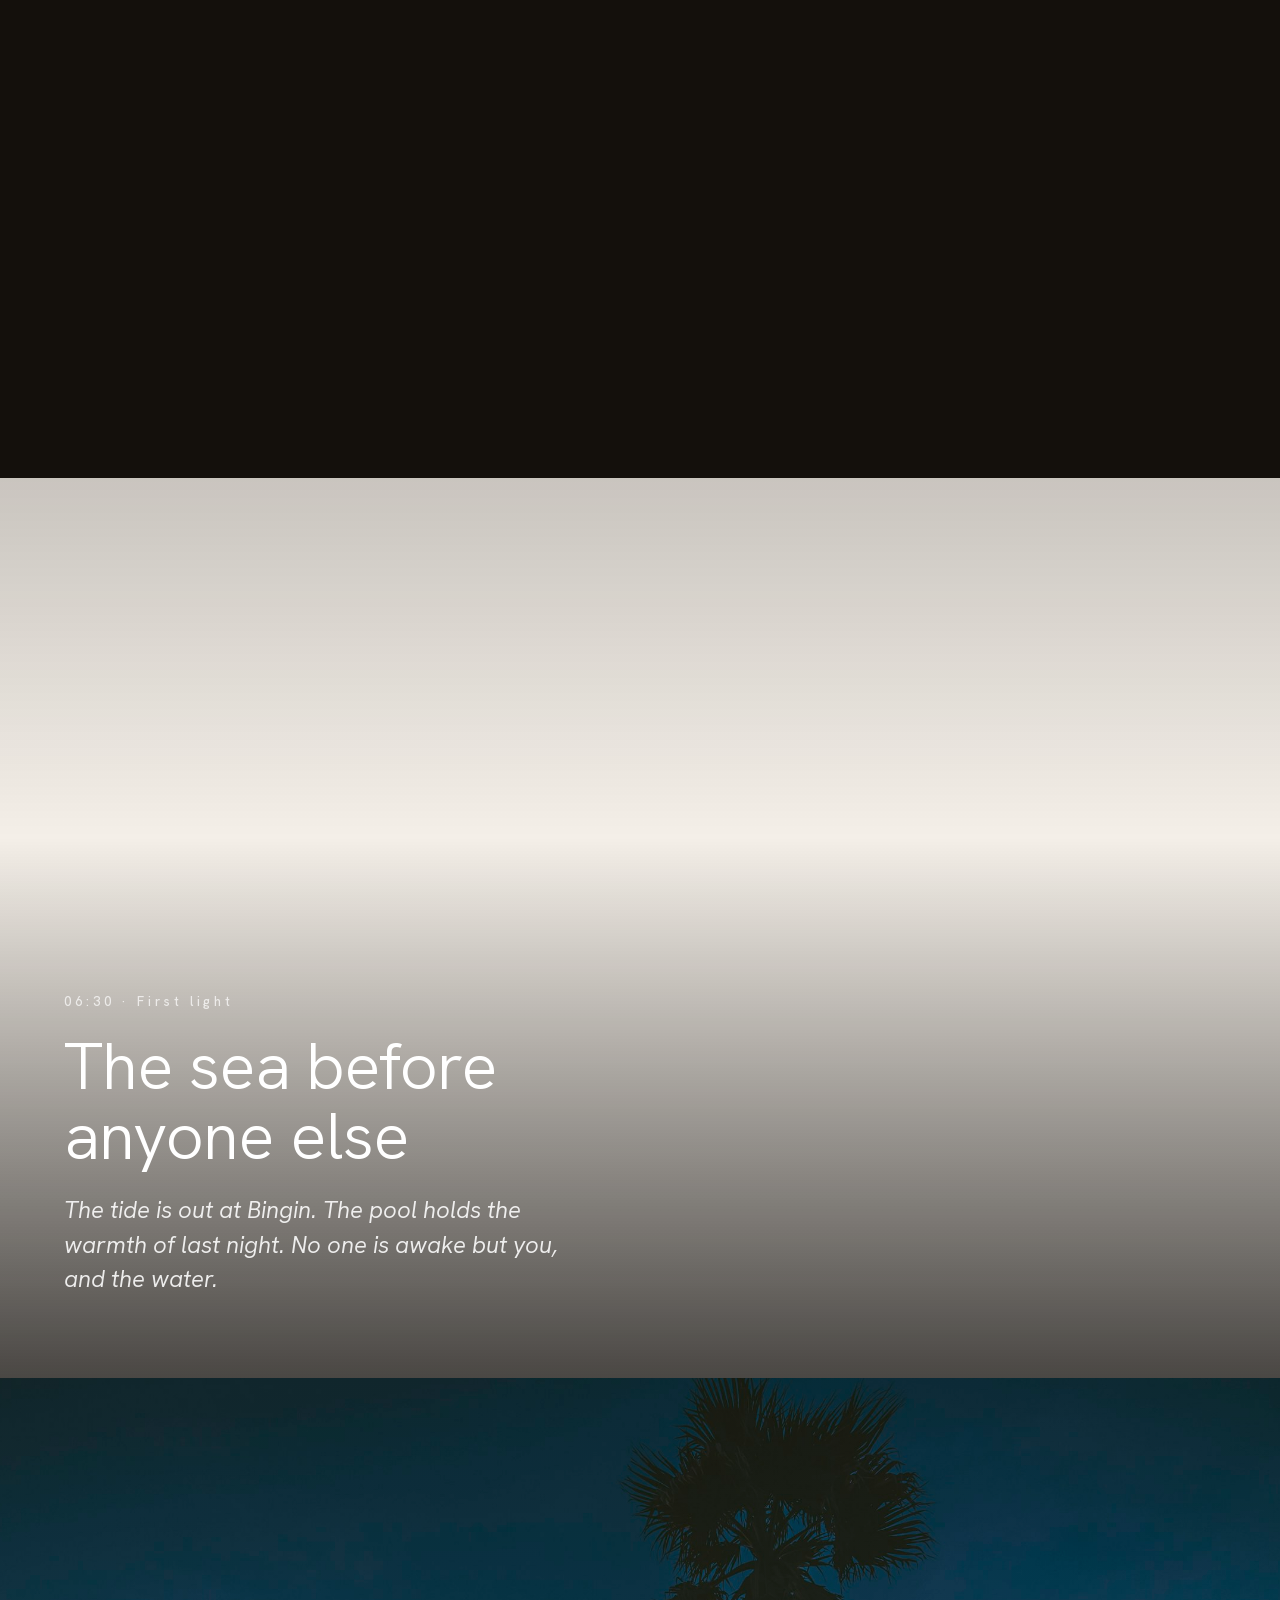
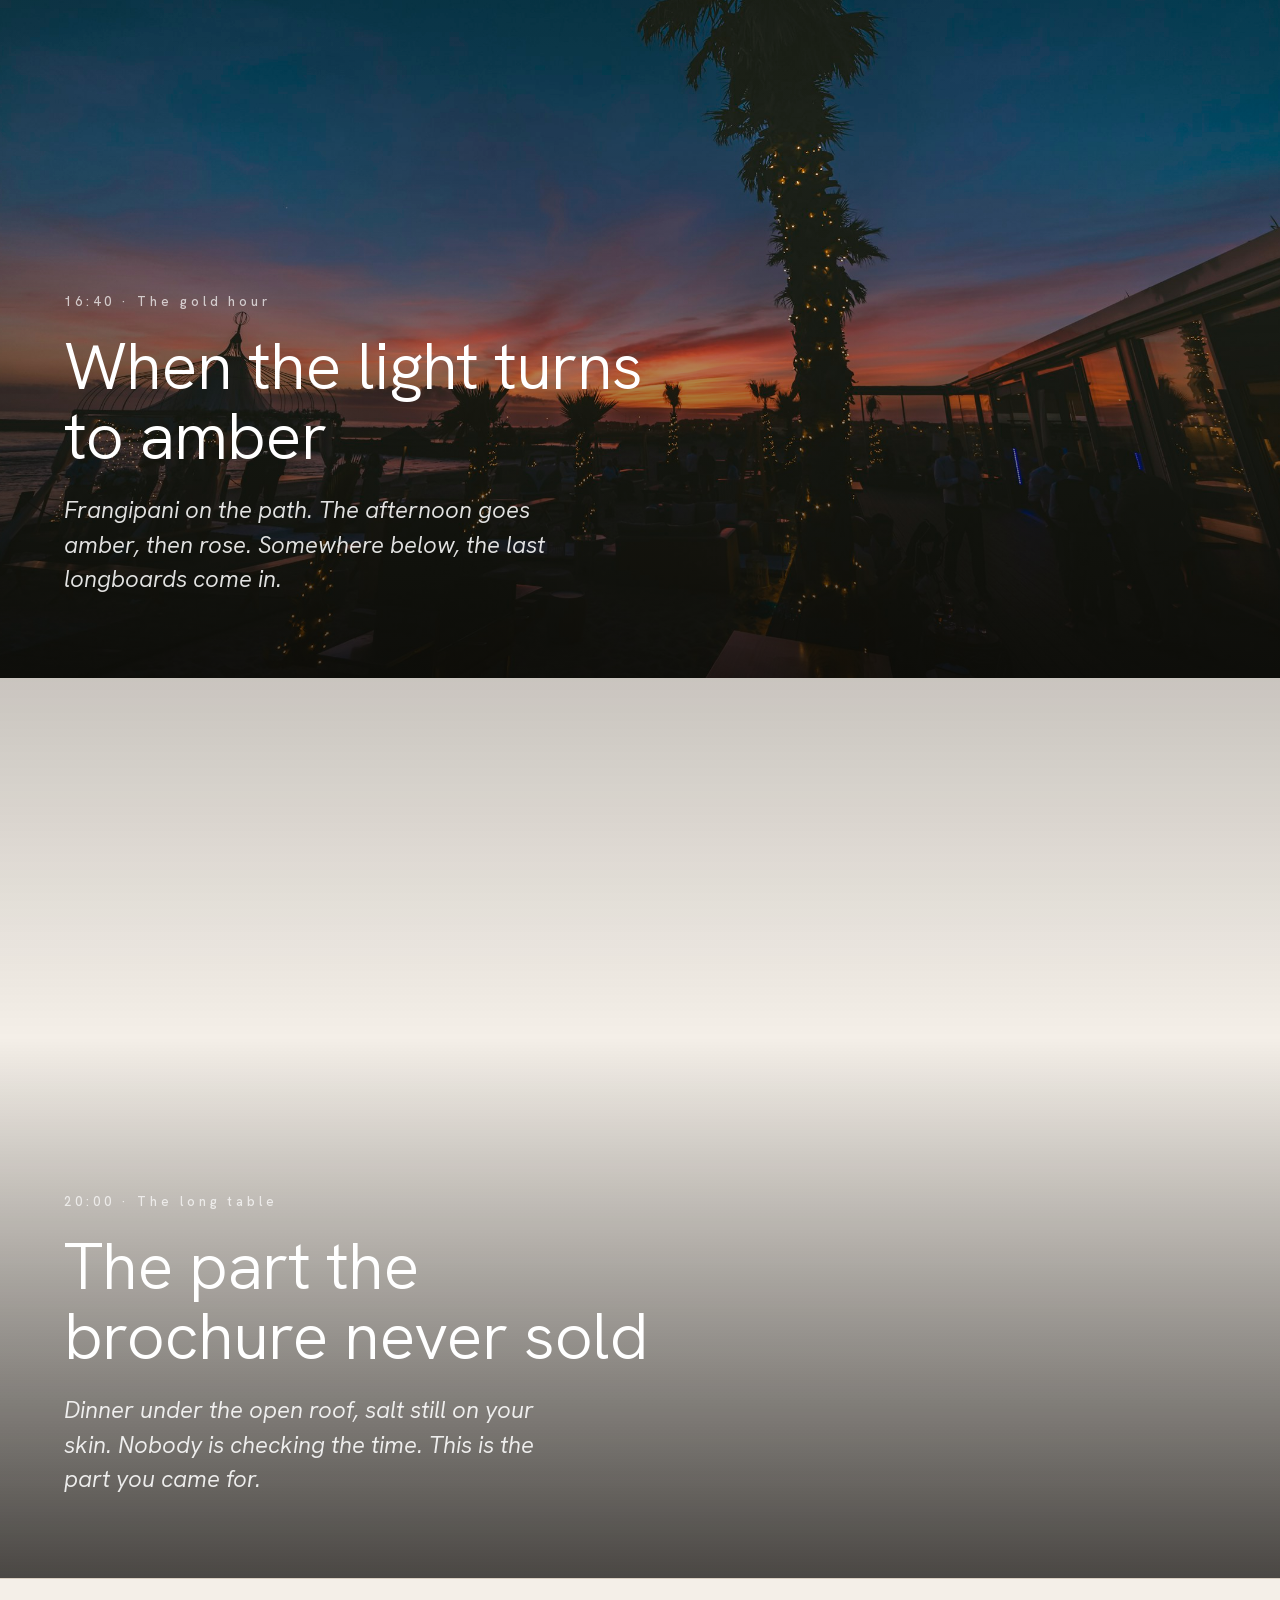
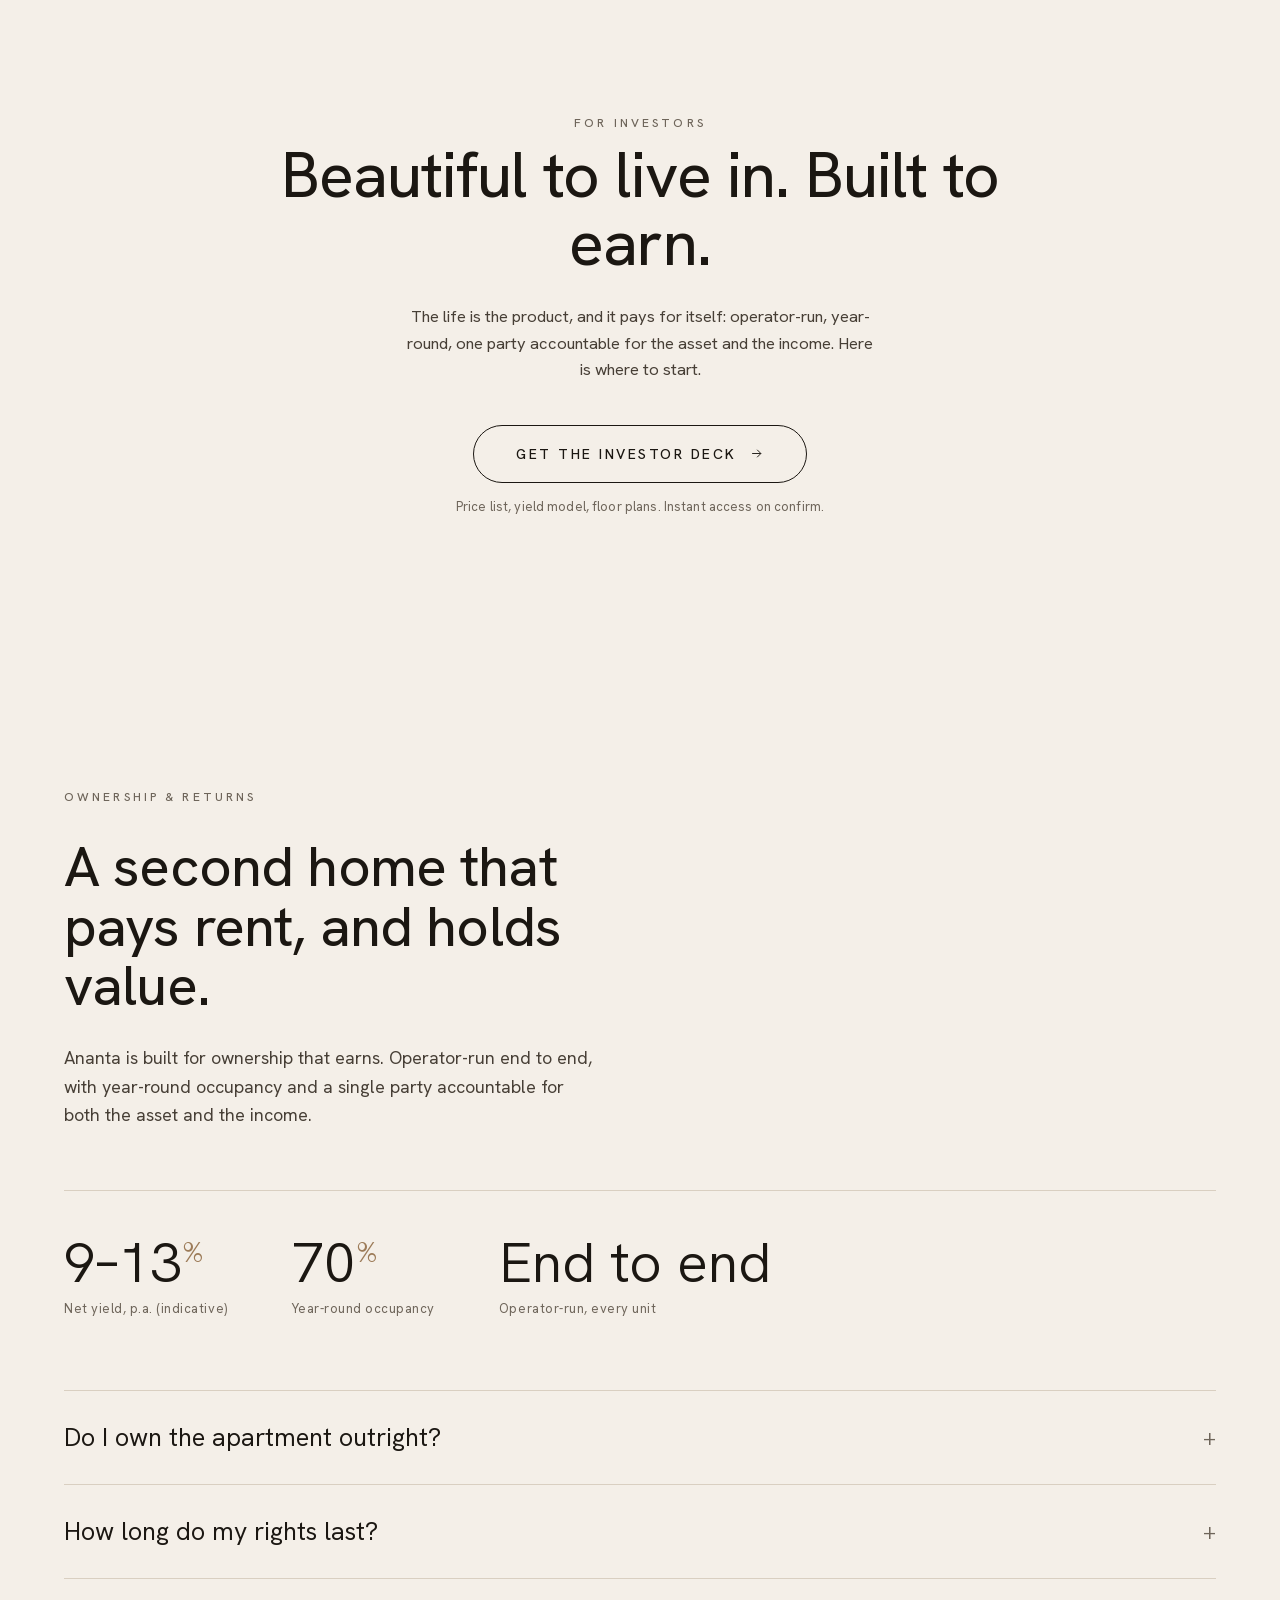
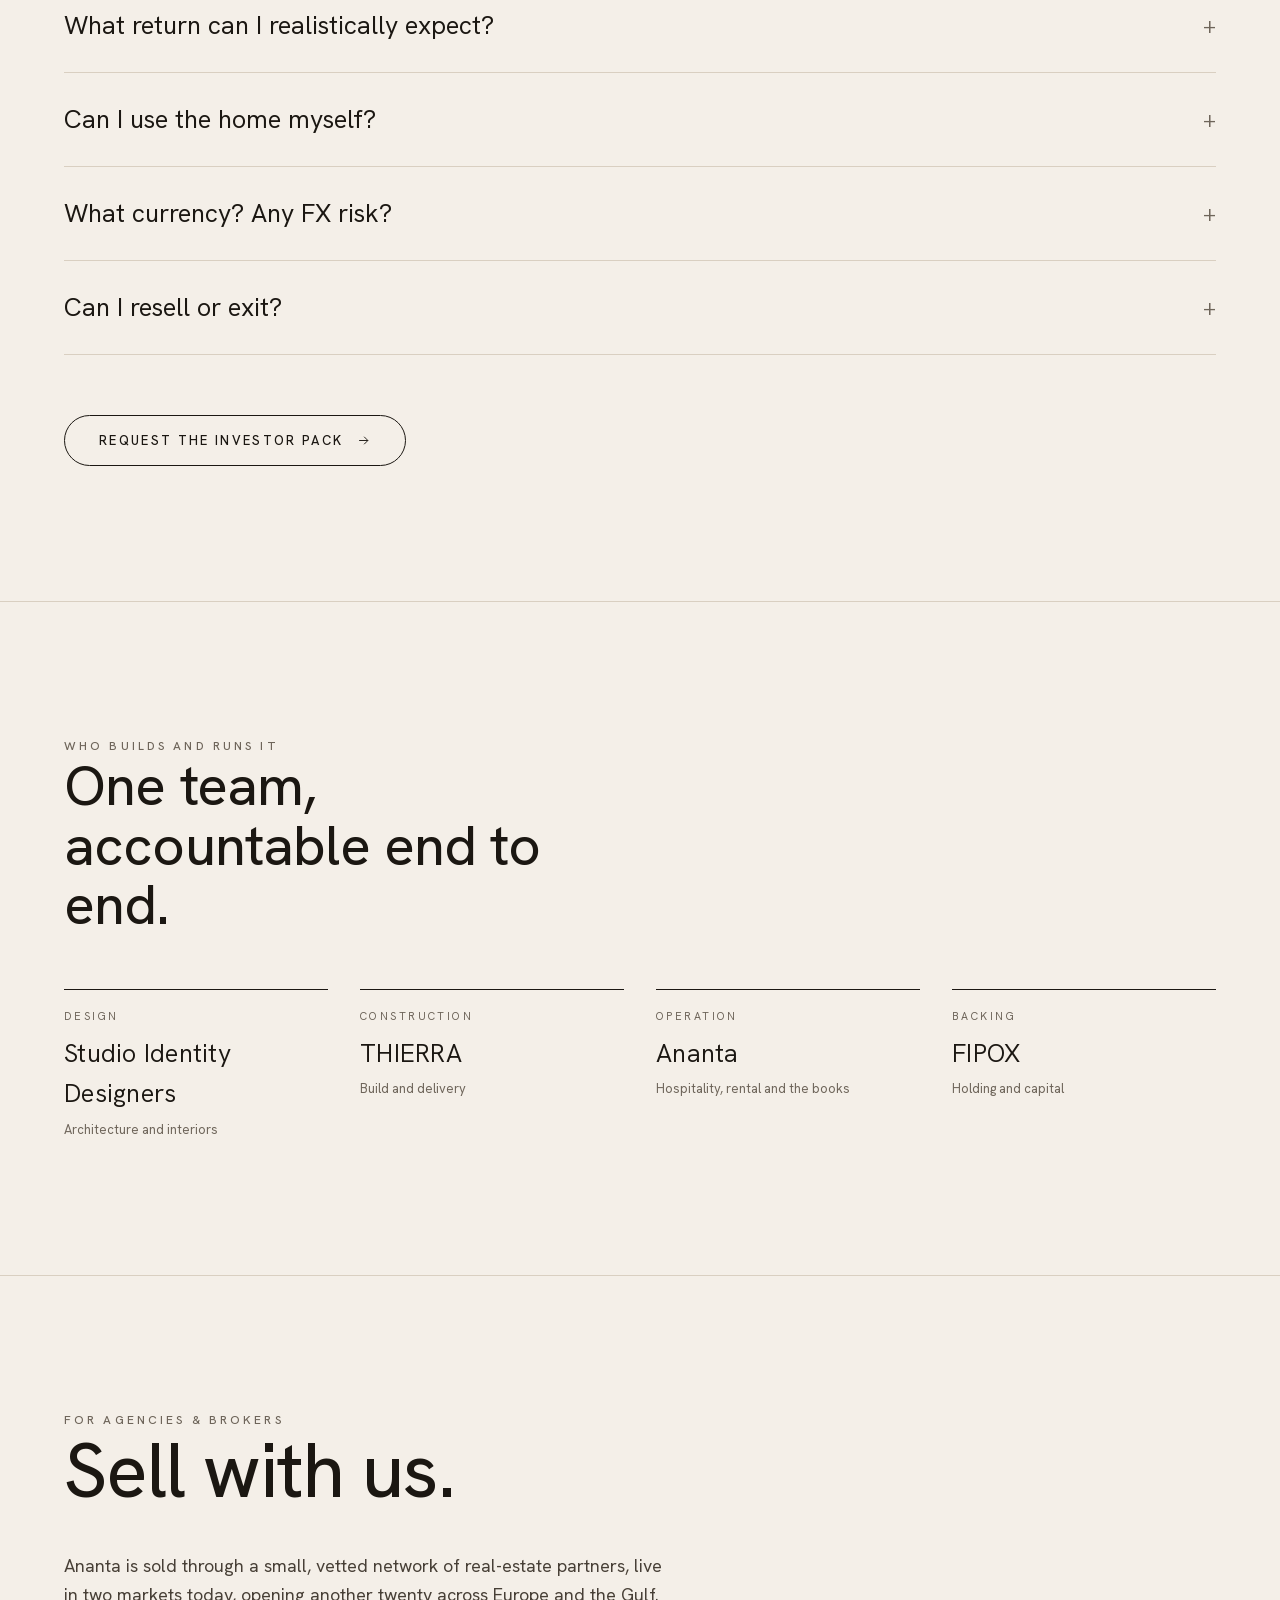
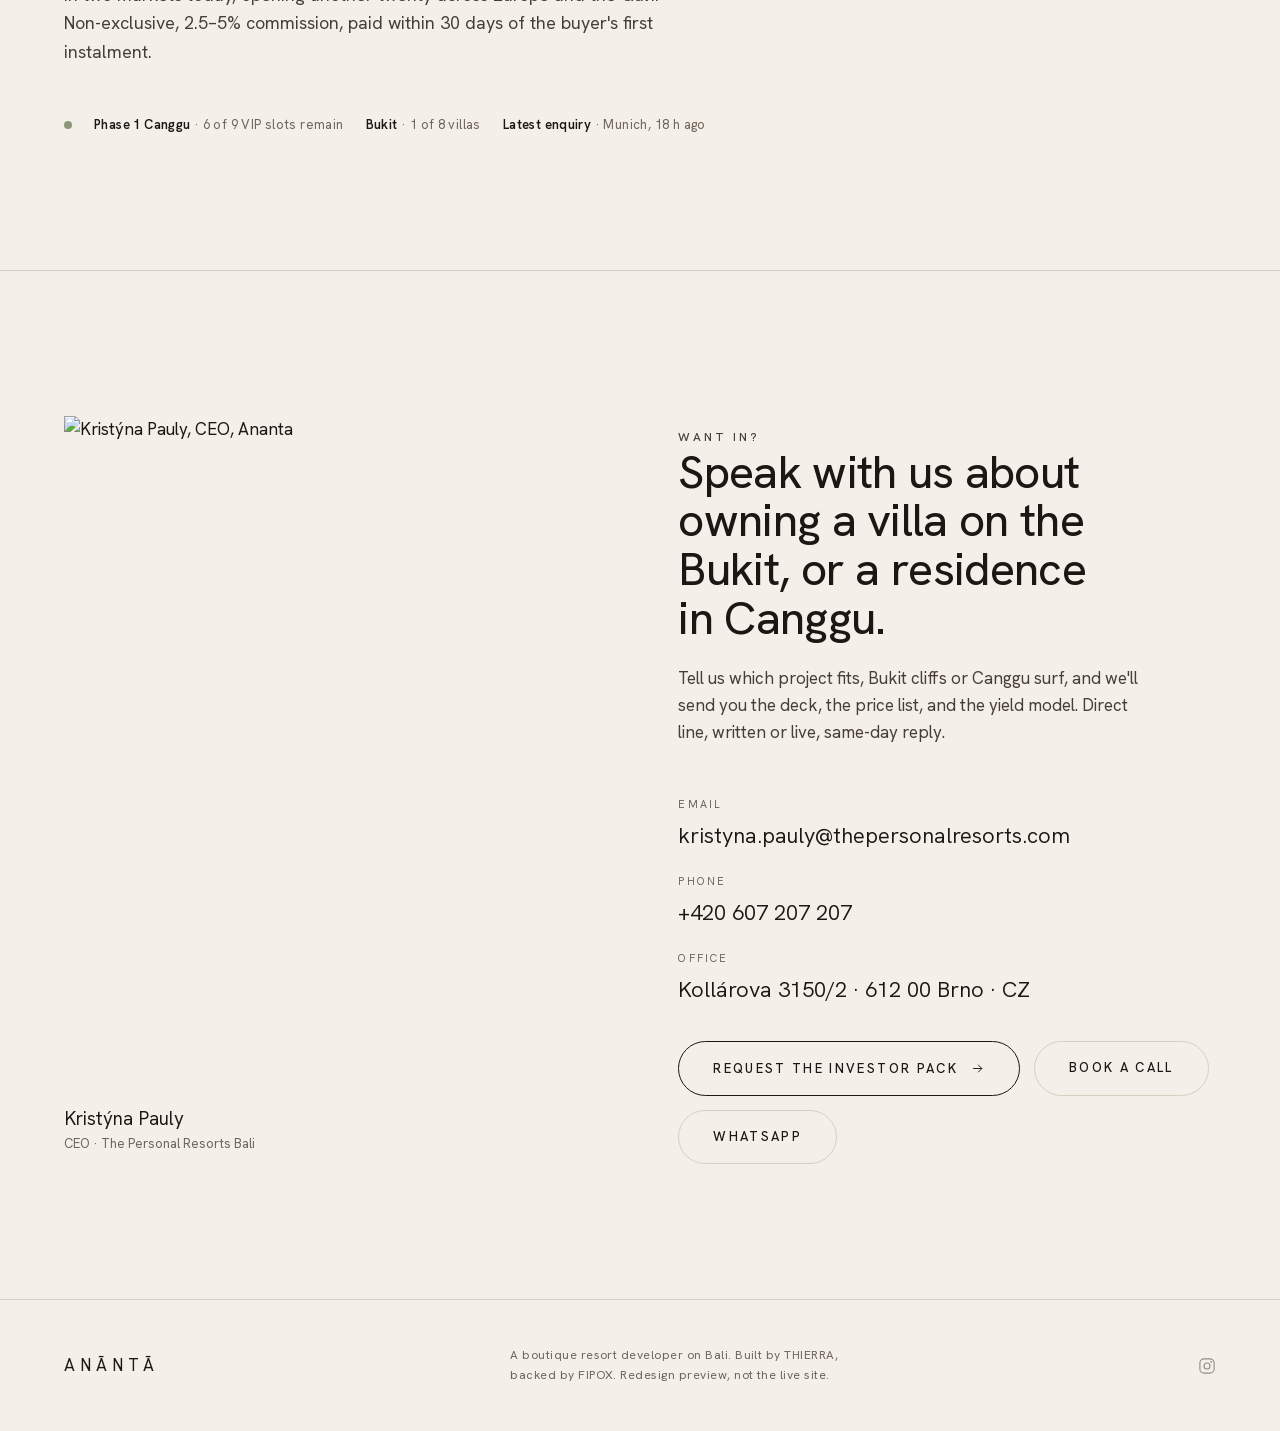
==== commit f8a52101: "Redesign: showcase přepsán na hba pattern (pinned caption + vertikálně scrollující strip) - Místo cr" ====
--- a/index.html
+++ b/index.html
@@ -115,10 +115,9 @@
 <section class="showcase" data-showcase>
   <a class="showcase__sticky" href="/villas/">
     <div class="showcase__media">
-      <img class="showcase__img" src="/villas/render-aerial.jpg" alt="Ananta Villas, Bukit cliff" loading="lazy">
-      <img class="showcase__img" src="/villas/render-living.jpg" alt="" loading="lazy">
-      <img class="showcase__img" src="/villas/render-bedroom.jpg" alt="" loading="lazy">
-      <img class="showcase__img" src="/villas/render-kitchen.jpg" alt="" loading="lazy">
+      <figure class="showcase__shot showcase__shot--lead"><img src="/villas/render-aerial.jpg" alt="Ananta Villas, Bukit cliff" loading="lazy"></figure>
+      <figure class="showcase__shot showcase__shot--inset"><img src="/villas/render-living.jpg" alt="" loading="lazy"></figure>
+      <figure class="showcase__shot showcase__shot--inset"><img src="/villas/render-bedroom.jpg" alt="" loading="lazy"></figure>
     </div>
     <div class="showcase__scrim"></div>
     <div class="showcase__count">Bukit · Nusa Dua</div>
@@ -140,10 +139,9 @@
 <section class="showcase" data-showcase>
   <a class="showcase__sticky" href="/apartments/">
     <div class="showcase__media">
-      <img class="showcase__img" src="/apartments/render-rooftop.jpg" alt="Ananta Canggu" loading="lazy">
-      <img class="showcase__img" src="/apartments/render-palms.jpg" alt="" loading="lazy">
-      <img class="showcase__img" src="/beachclub-amber.jpg" alt="" loading="lazy">
-      <img class="showcase__img" src="/apartments/render-bedroom.jpg" alt="" loading="lazy">
+      <figure class="showcase__shot showcase__shot--lead"><img src="/apartments/render-rooftop.jpg" alt="Ananta Canggu" loading="lazy"></figure>
+      <figure class="showcase__shot showcase__shot--inset"><img src="/beachclub-amber.jpg" alt="" loading="lazy"></figure>
+      <figure class="showcase__shot showcase__shot--inset"><img src="/apartments/render-palms.jpg" alt="" loading="lazy"></figure>
     </div>
     <div class="showcase__scrim"></div>
     <div class="showcase__count">Padang Linjong · Canggu</div>
--- a/site.css
+++ b/site.css
@@ -34,7 +34,7 @@
 
 /* type primitives */
 .eyebrow{font-family:var(--sans);font-weight:500;font-size:12px;letter-spacing:.26em;text-transform:uppercase;color:var(--soft)}
-.display{font-family:var(--serif);font-weight:340;line-height:1.05;letter-spacing:-.01em}
+.display{font-family:var(--serif);font-weight:450;line-height:1.06;letter-spacing:-.015em}
 .lede{font-family:var(--serif);font-weight:330;font-size:clamp(22px,2.6vw,32px);line-height:1.35}
 .sensory{font-family:var(--serif);font-style:italic;font-weight:360;font-size:clamp(18px,2vw,24px);line-height:1.45}
 .ln{will-change:transform}
@@ -94,14 +94,21 @@
 .project__cta{display:inline-flex;align-items:center;gap:10px;margin-top:14px;font-weight:500;font-size:12px;letter-spacing:.2em;text-transform:uppercase;border-bottom:1px solid rgba(255,255,255,.5);padding-bottom:5px}
 
 /* project showcase: tall section, sticky panel, images cross-fade on scroll */
-.showcase{position:relative;height:300vh}
-.showcase__sticky{position:sticky;top:0;height:100svh;display:block;overflow:hidden;color:#fff}
-.showcase__media{position:absolute;inset:0}
-.showcase__img{position:absolute;inset:0;width:100%;height:100%;object-fit:cover;opacity:0}
-.showcase__scrim{position:absolute;inset:0;background:linear-gradient(180deg,rgba(8,6,4,.2),rgba(8,6,4,0)35%,rgba(8,6,4,.8))}
-.showcase__body{position:absolute;left:0;right:0;bottom:0;padding:0 var(--pad) clamp(46px,7vh,86px);display:flex;flex-wrap:wrap;justify-content:space-between;align-items:flex-end;gap:30px}
-.showcase__count{position:absolute;right:var(--pad);top:clamp(90px,14vh,130px);font-family:var(--sans);font-size:12px;letter-spacing:.2em;color:rgba(255,255,255,.6)}
-@media(max-width:768px){.showcase{height:220vh}.showcase__body{flex-direction:column;align-items:flex-start}}
+/* Project showcase: pinned caption + vertically scrolling image strip (hba style).
+   .showcase__media is a tall strip translated up by GSAP; lead is full-bleed, the rest
+   are inset (smaller, dark margins). Caption (.showcase__body) is pinned in the sticky viewport. */
+.showcase{position:relative;height:300vh;background:var(--dark)}
+.showcase__sticky{position:sticky;top:0;height:100svh;display:block;overflow:hidden;color:#fff;background:var(--dark)}
+.showcase__media{position:absolute;left:0;right:0;top:0;will-change:transform}
+.showcase__shot{display:block}
+.showcase__shot img{display:block;width:100%;object-fit:cover}
+.showcase__shot--lead img{height:100svh}
+.showcase__shot--inset{padding:7svh clamp(50px,9vw,170px)}
+.showcase__shot--inset img{height:86svh}
+.showcase__scrim{position:absolute;inset:0;z-index:2;pointer-events:none;background:linear-gradient(180deg,rgba(8,6,4,.34),rgba(8,6,4,0)28%,rgba(8,6,4,0)56%,rgba(8,6,4,.82))}
+.showcase__body{position:absolute;z-index:3;left:0;right:0;bottom:0;padding:0 var(--pad) clamp(46px,7vh,86px);display:flex;flex-wrap:wrap;justify-content:space-between;align-items:flex-end;gap:30px}
+.showcase__count{position:absolute;z-index:3;right:var(--pad);top:clamp(90px,14vh,130px);font-family:var(--sans);font-size:12px;letter-spacing:.2em;color:rgba(255,255,255,.6)}
+@media(max-width:768px){.showcase{height:268vh}.showcase__body{flex-direction:column;align-items:flex-start}.showcase__shot--inset{padding:5svh clamp(18px,5vw,40px)}.showcase__shot--inset img{height:74svh}}
 
 /* panels (day-in-life / lifestyle) */
 .panel{position:relative;height:100svh;min-height:600px;overflow:hidden}
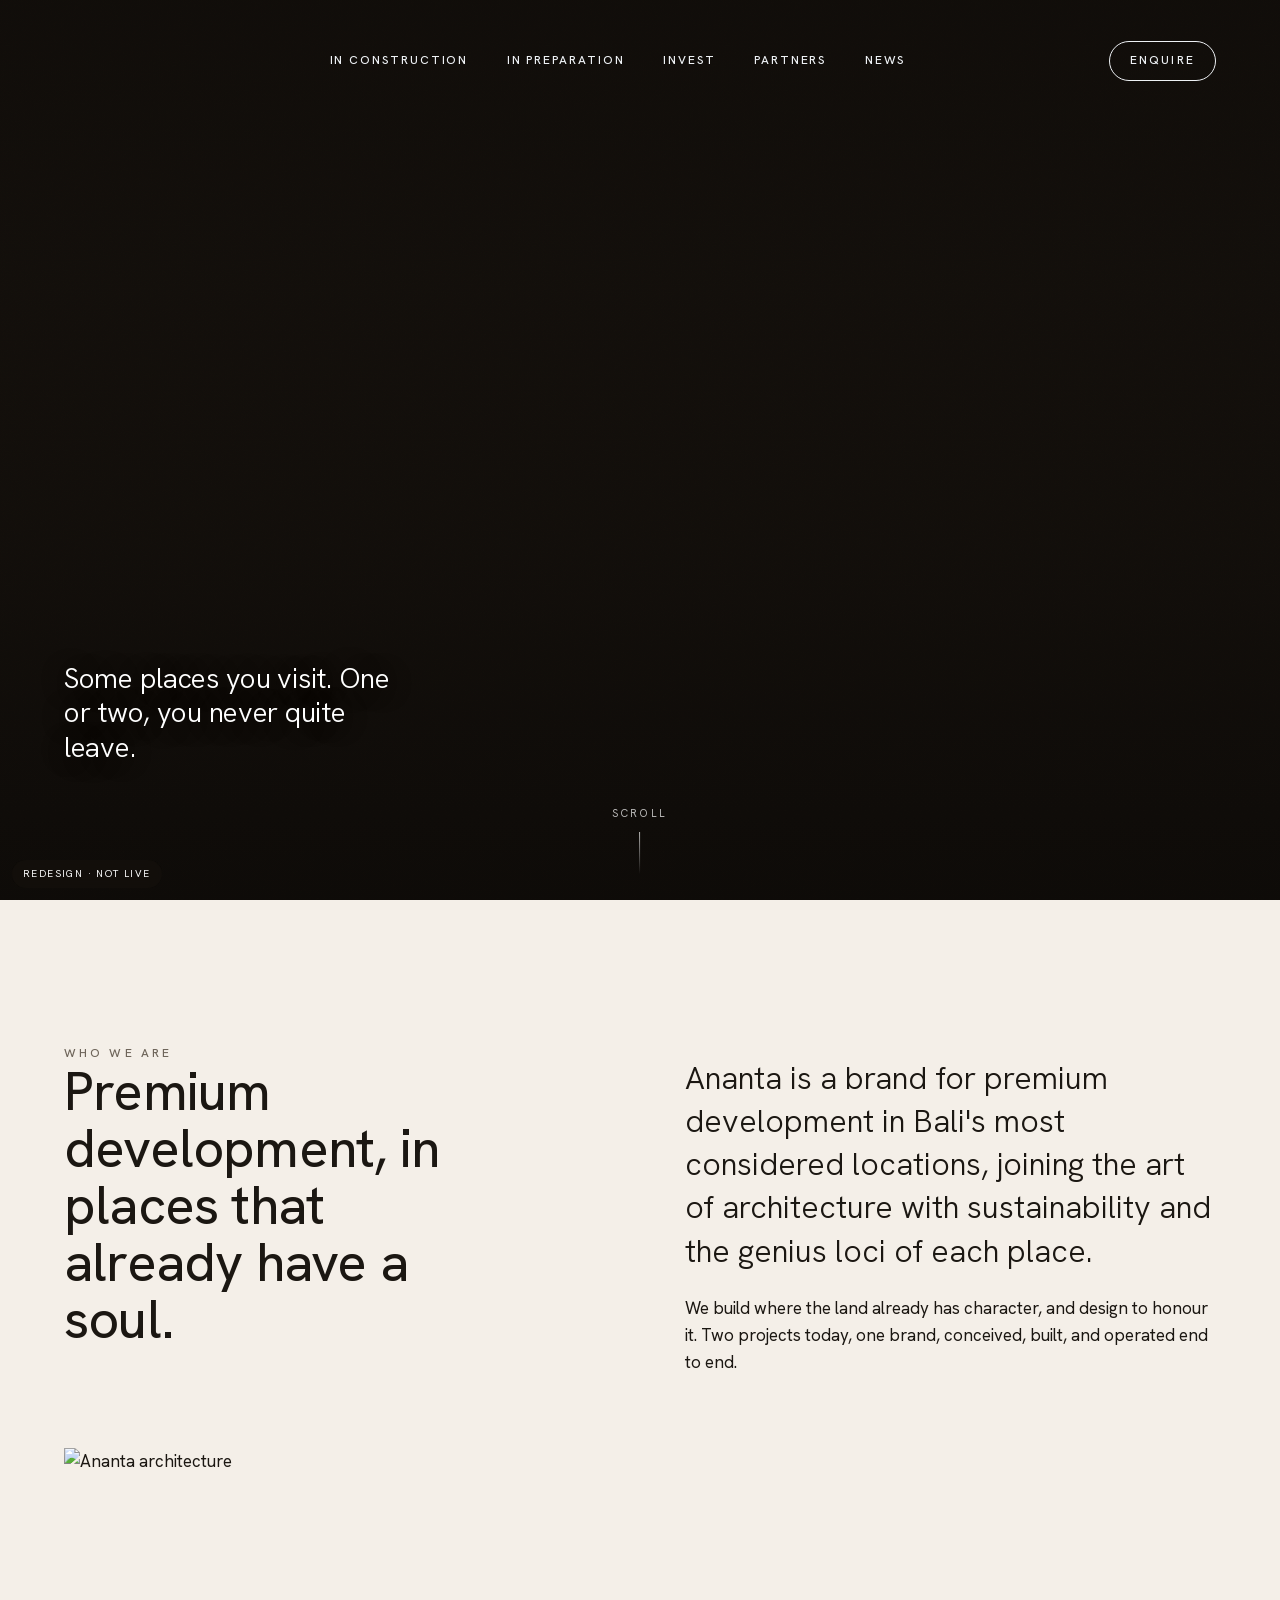
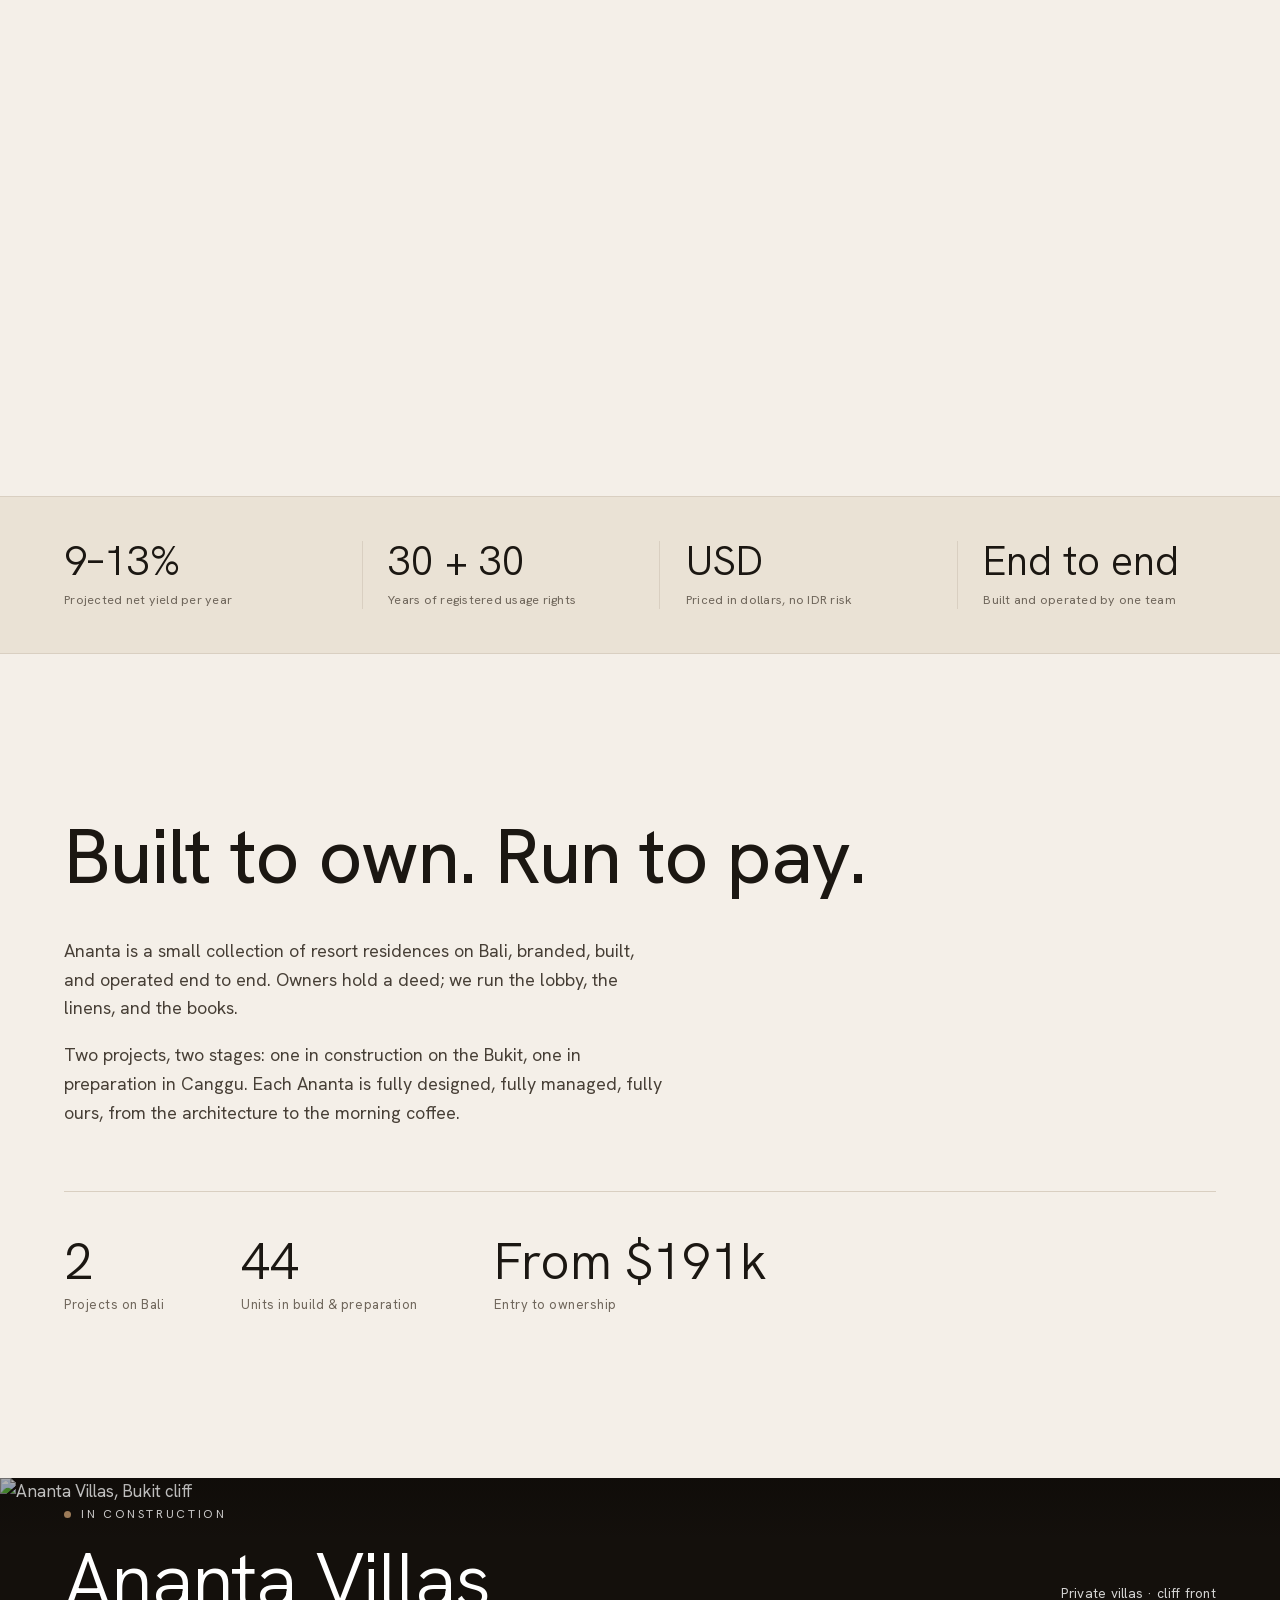
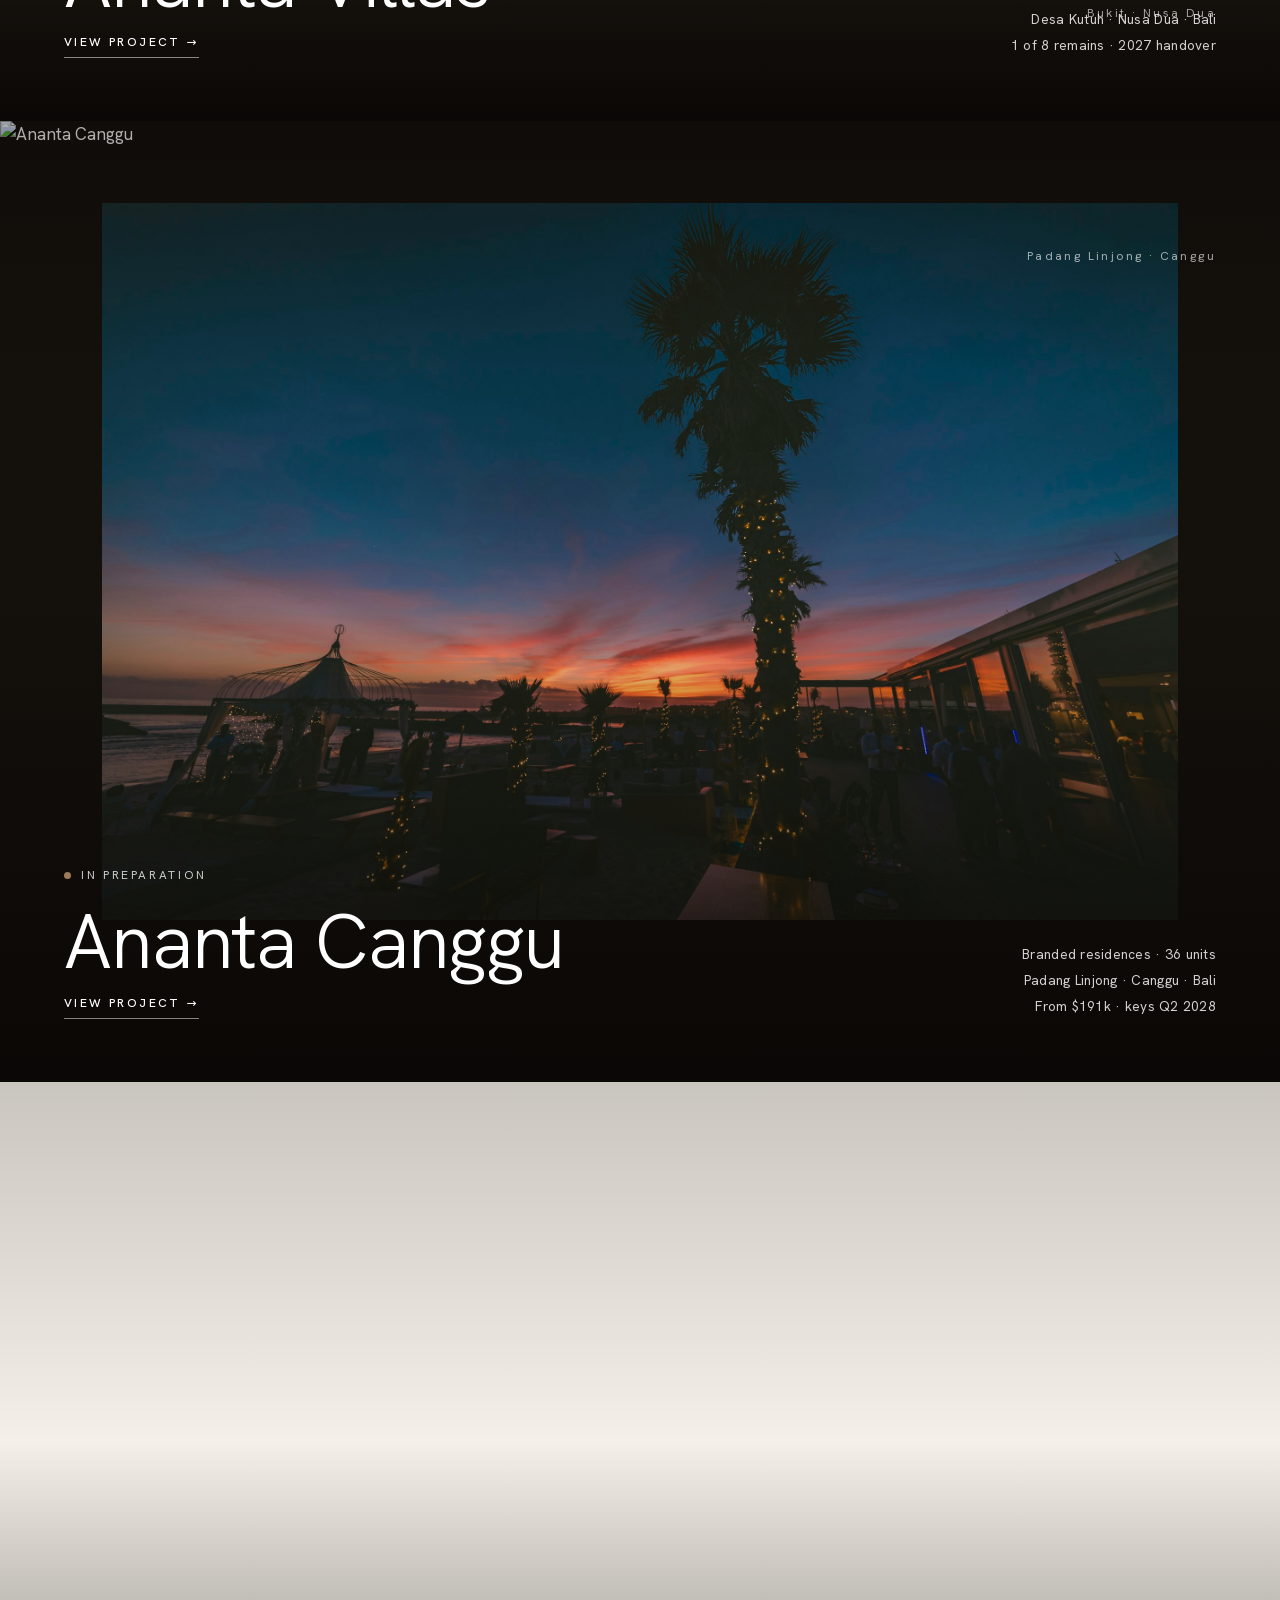
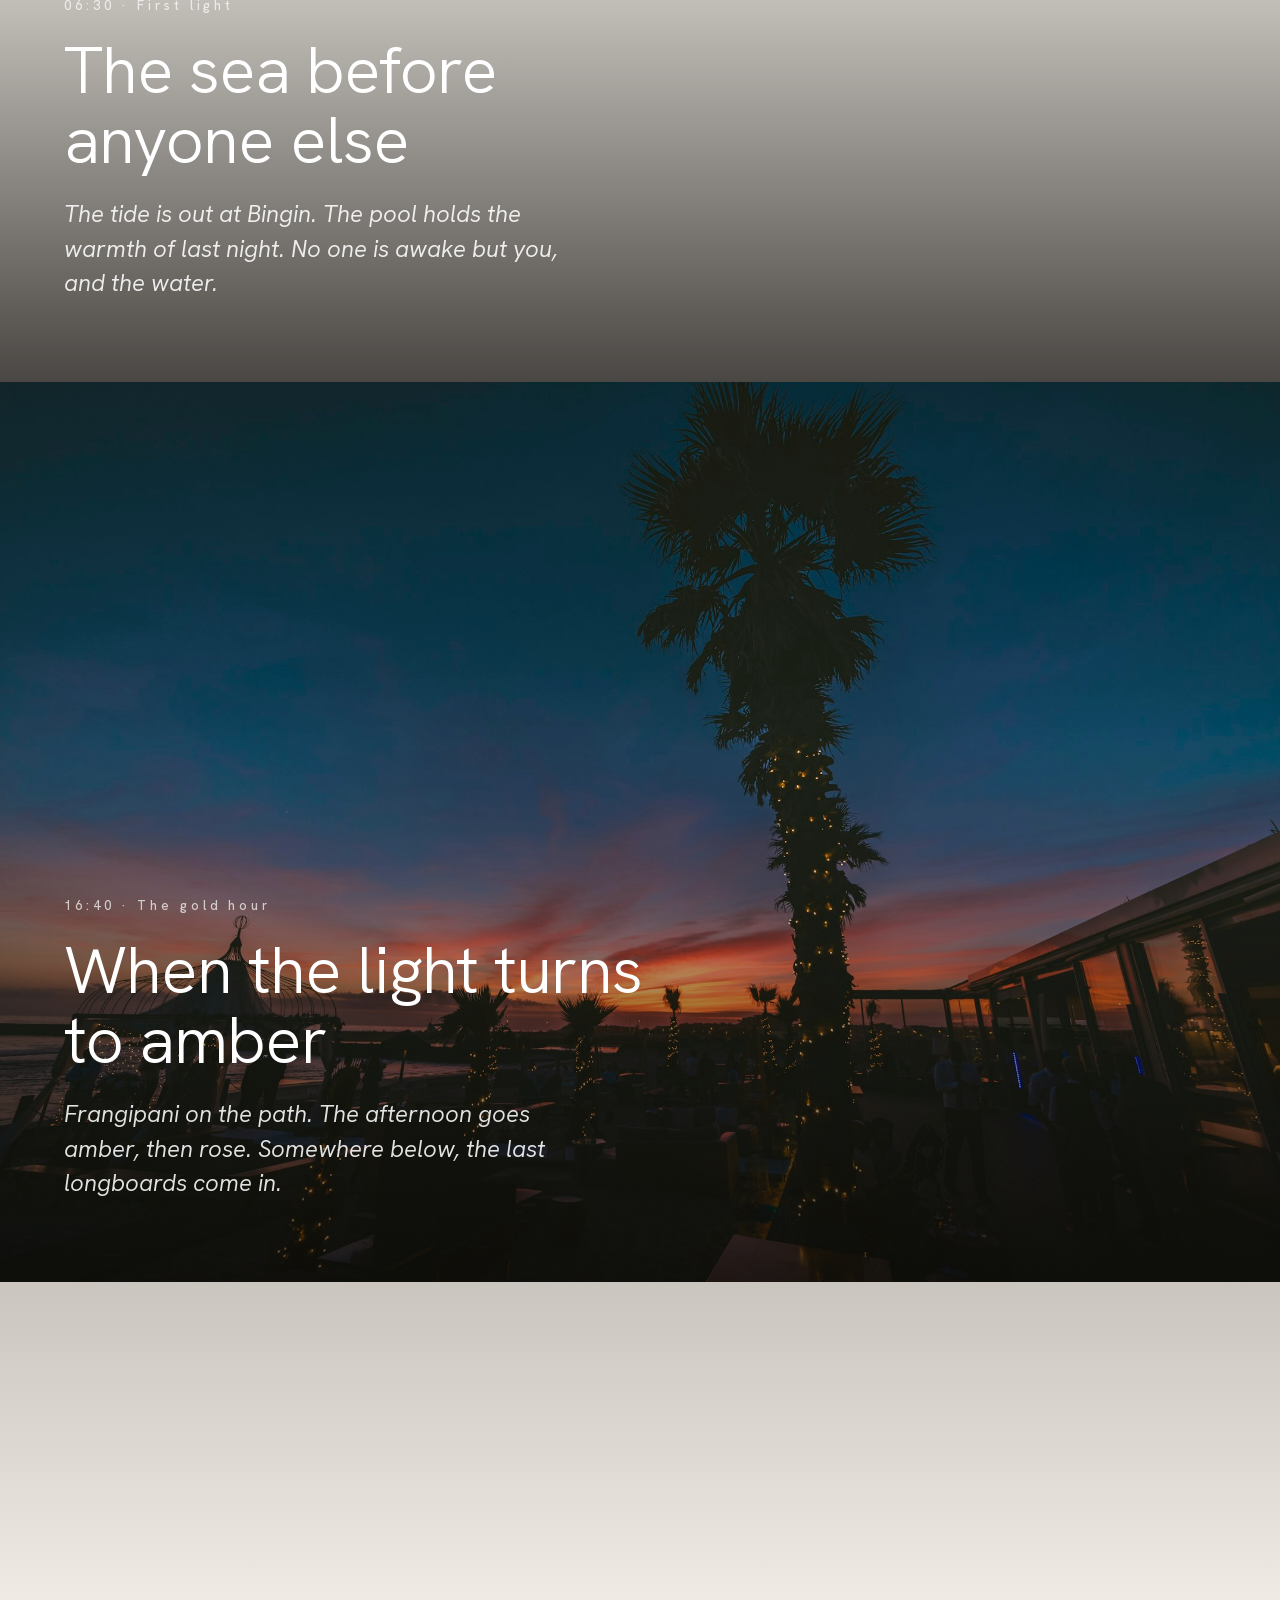
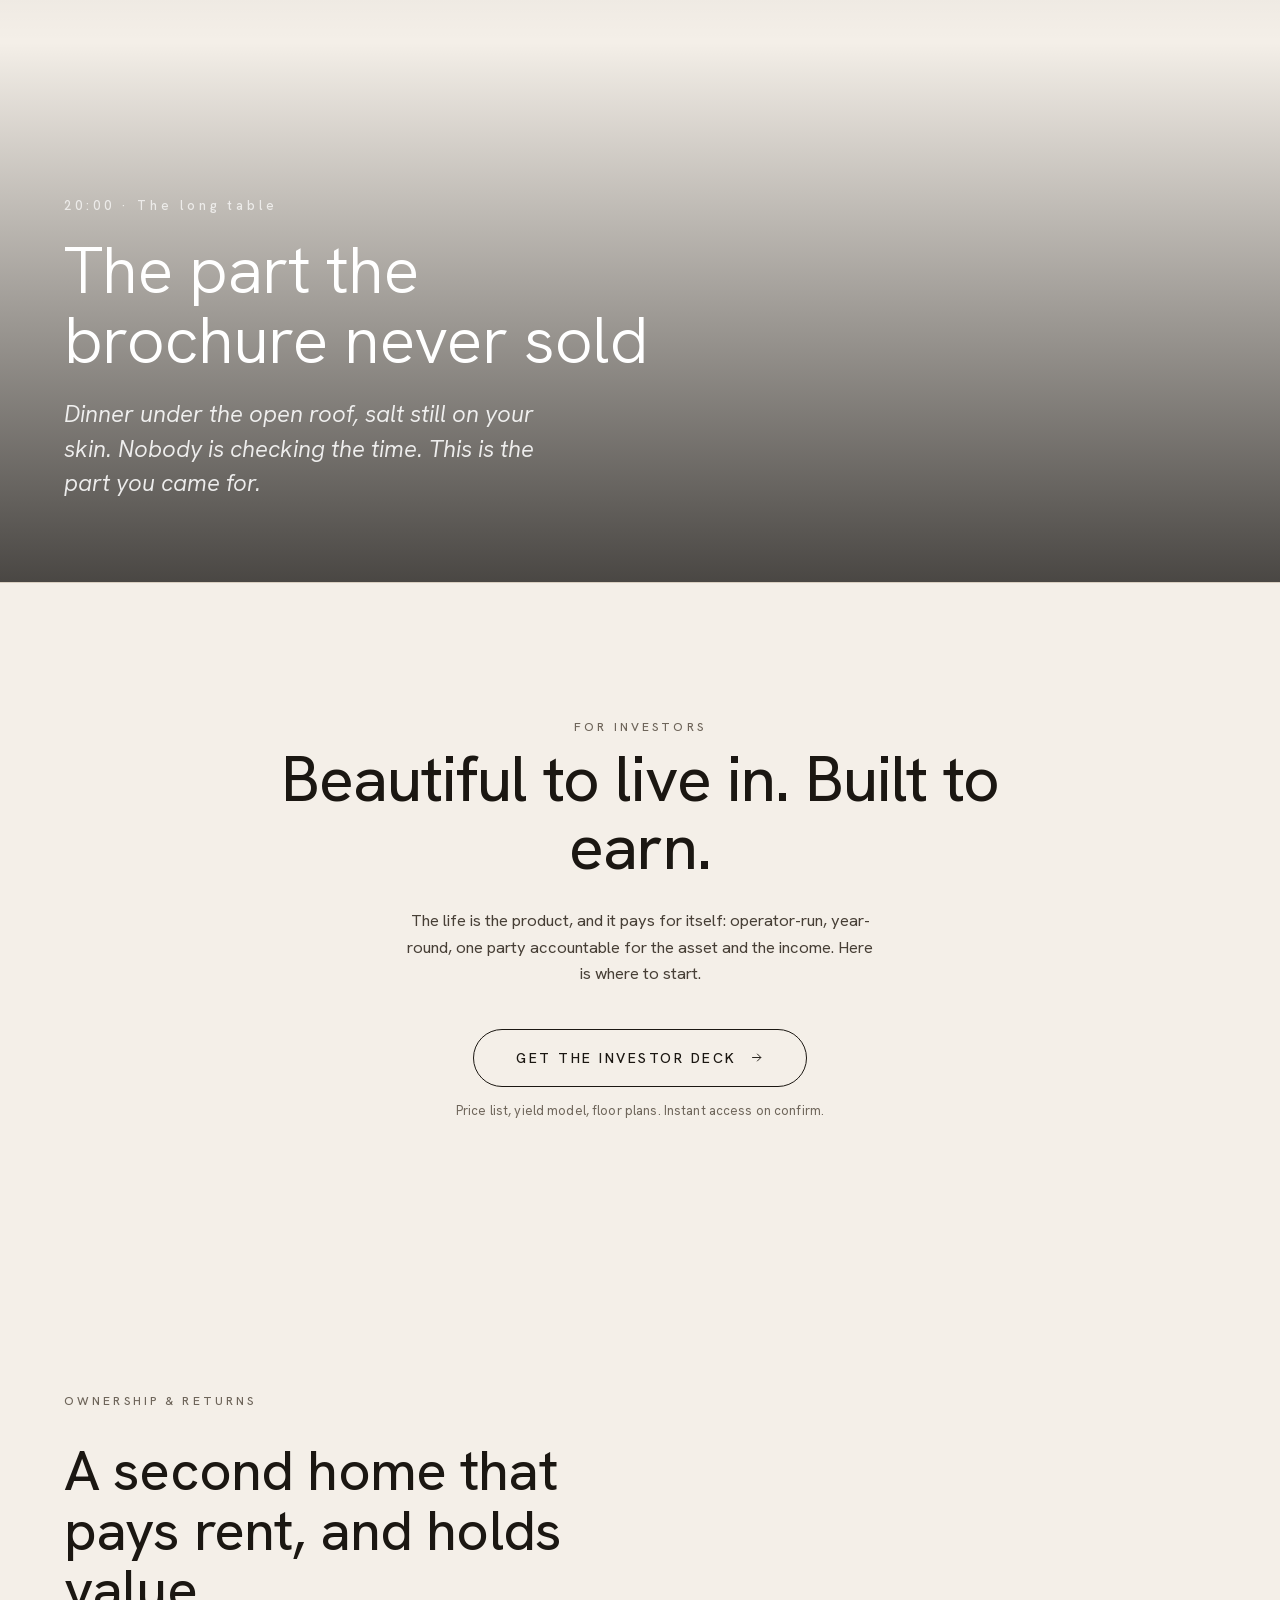
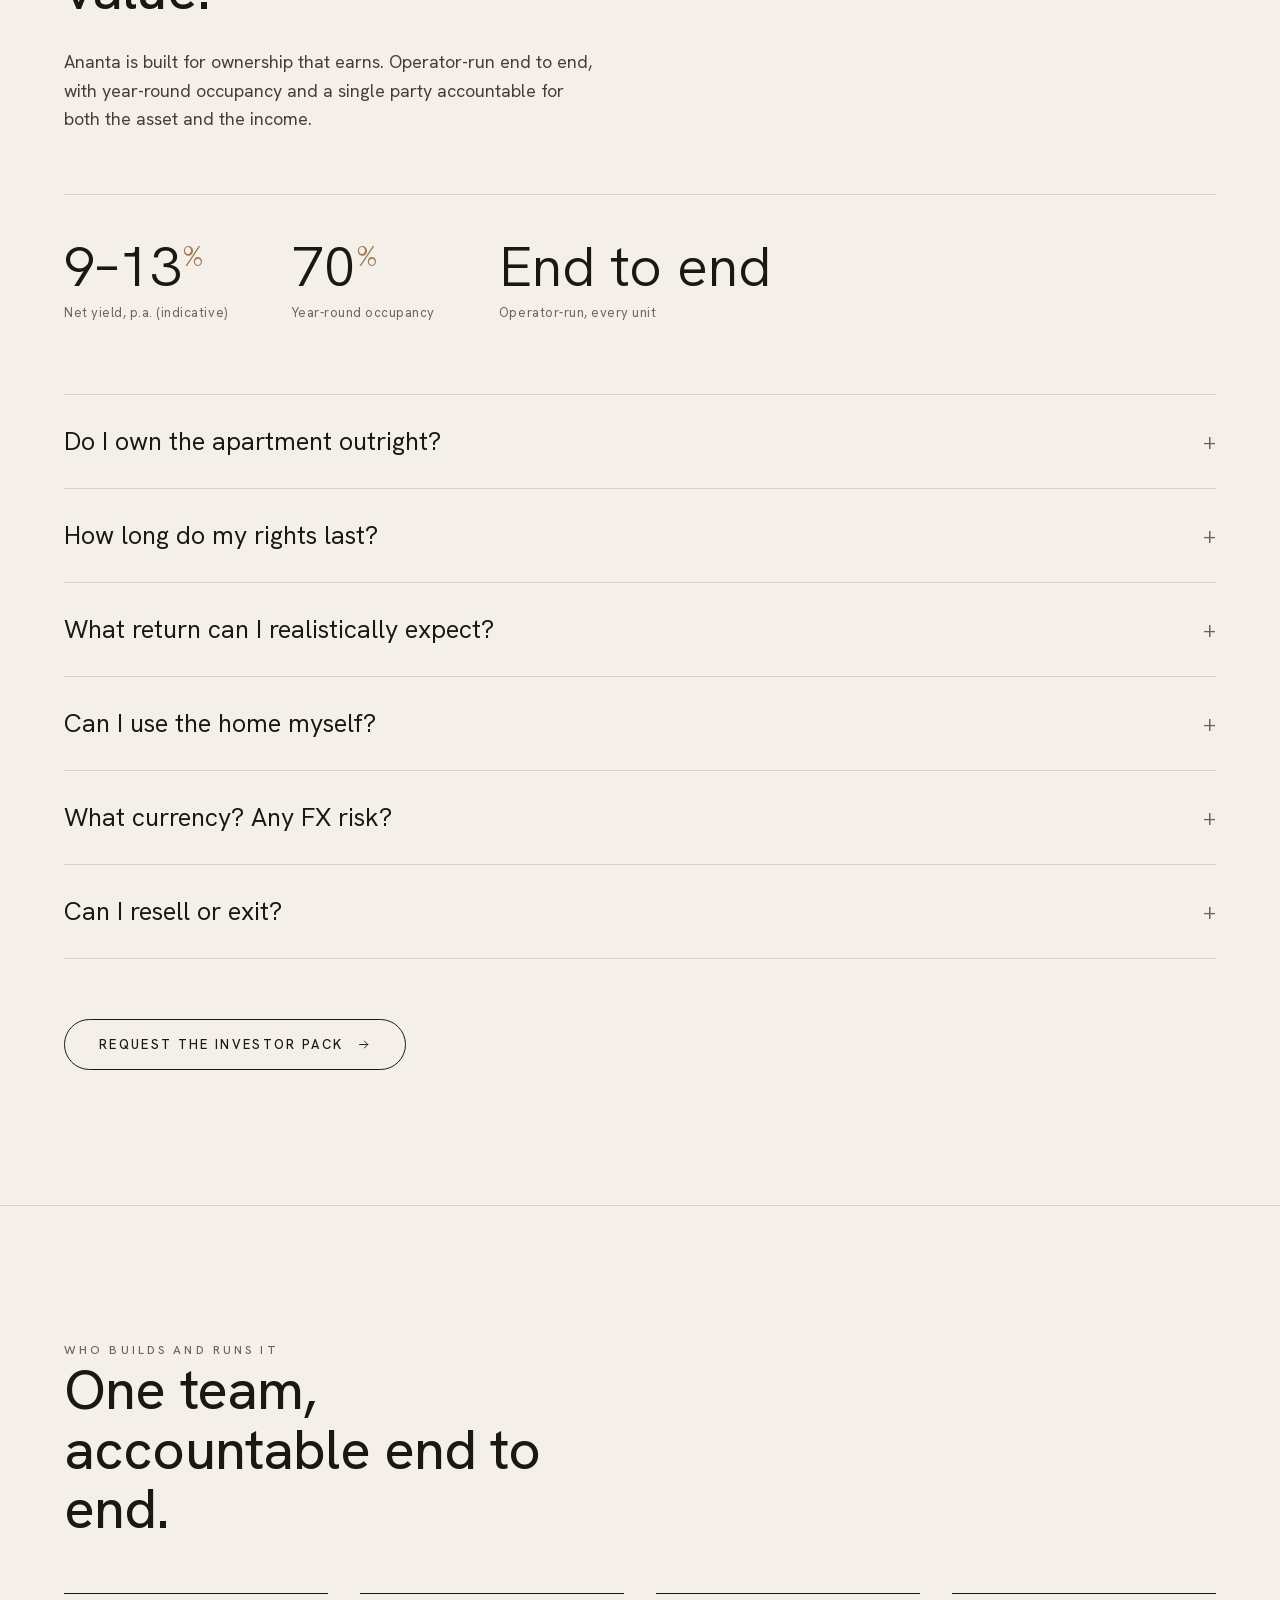
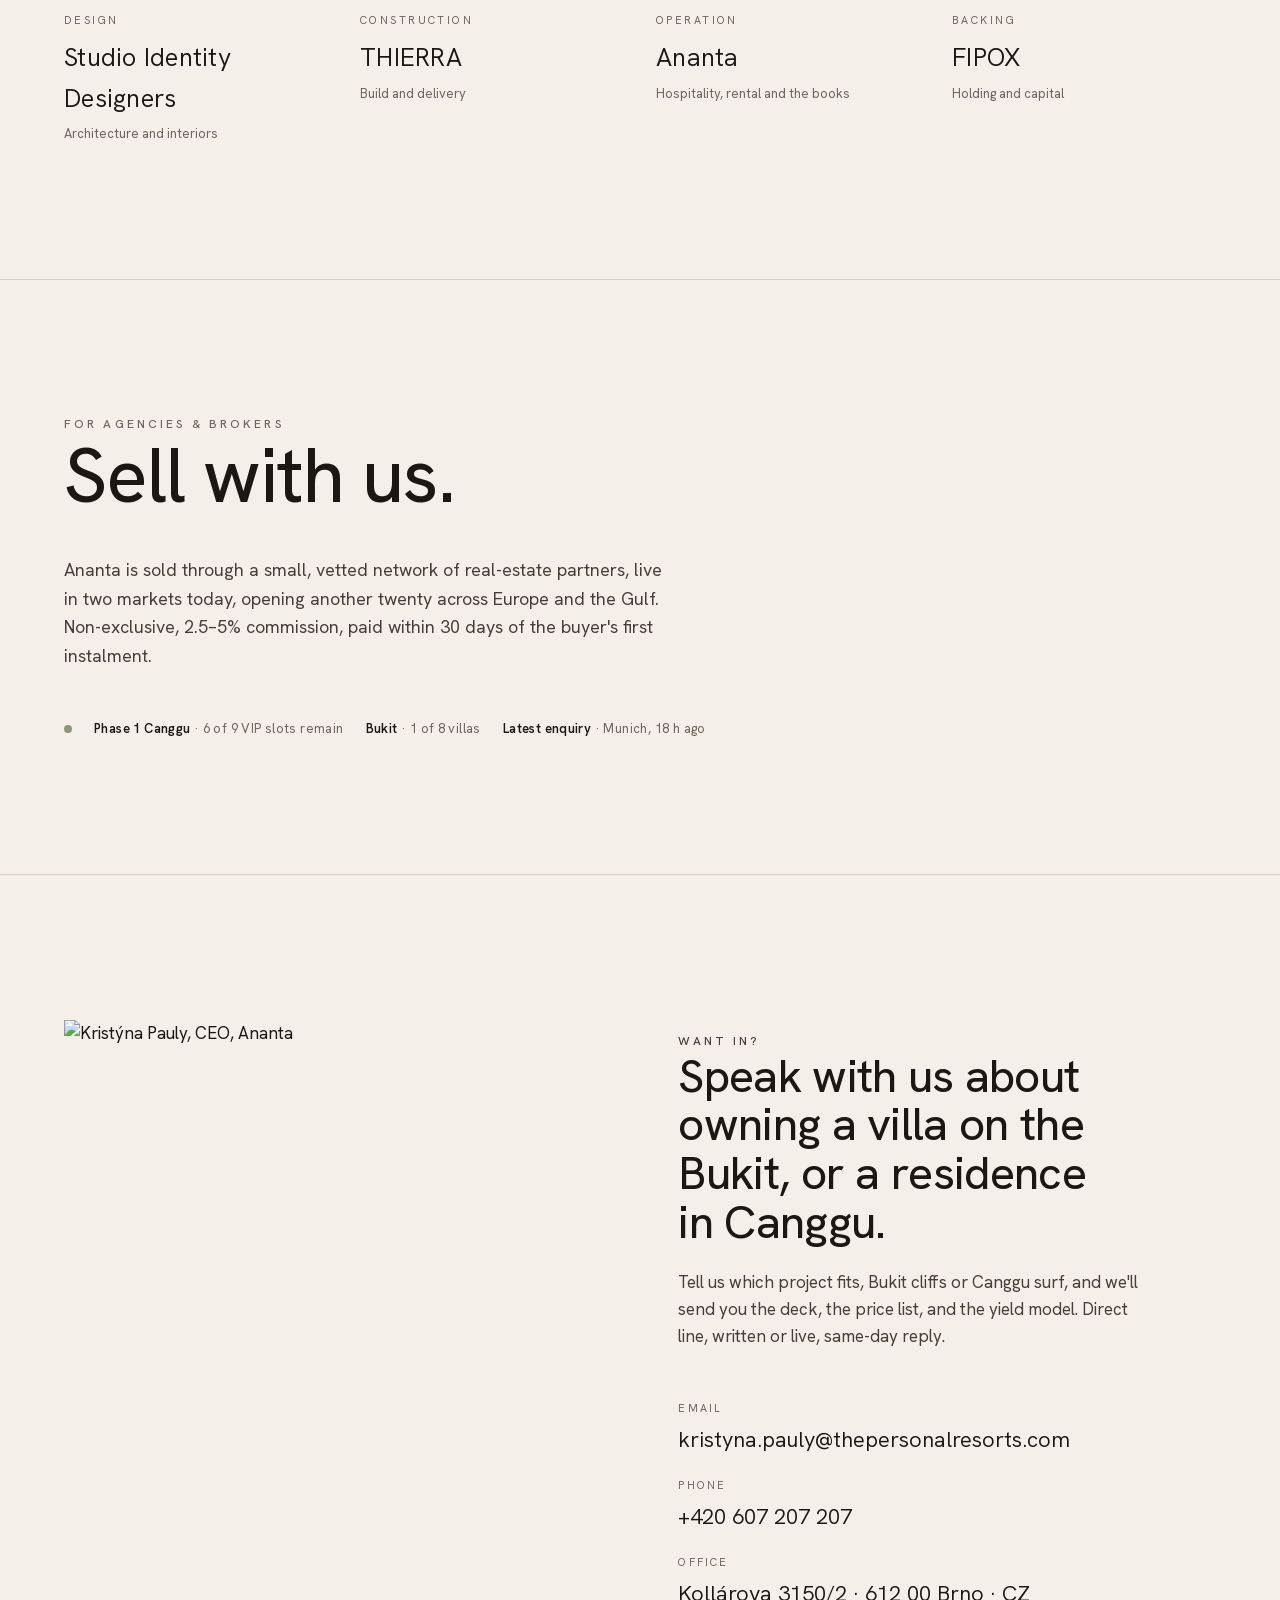
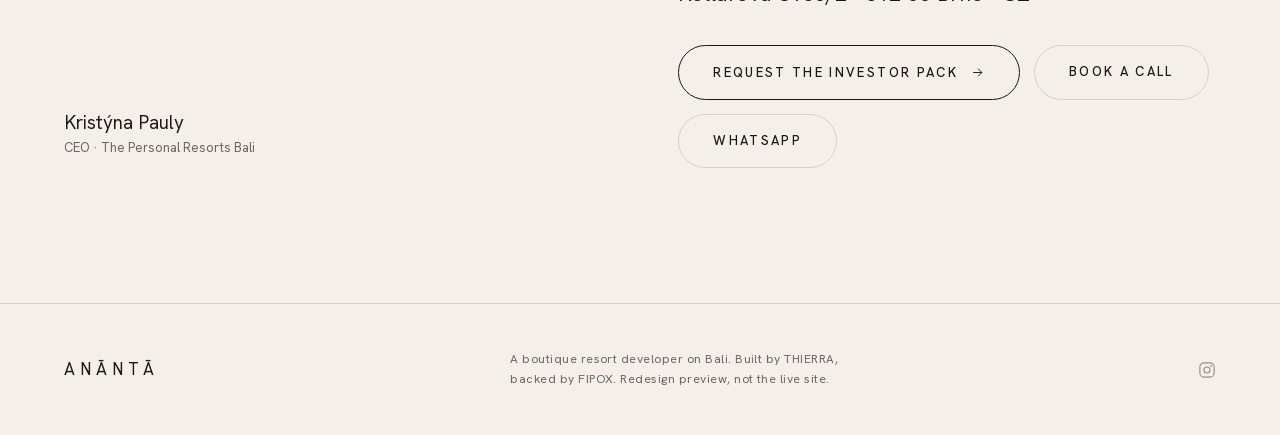
==== commit 6f15748a: "showcase: ztmavení na místě místo stínu co jel s obrázkem Lead se teď stmavuje na místě — samostatná" ====
--- a/index.html
+++ b/index.html
@@ -116,7 +116,9 @@
   <a class="showcase__sticky" href="/villas/">
     <div class="showcase__media">
       <figure class="showcase__shot showcase__shot--lead"><img src="/villas/render-aerial.jpg" alt="Ananta Villas, Bukit cliff" loading="lazy"></figure>
+      <span class="showcase__dim" aria-hidden="true"></span>
       <figure class="showcase__shot showcase__shot--inset"><img src="/villas/render-living.jpg" alt="" loading="lazy"></figure>
+      <span class="showcase__dim" aria-hidden="true"></span>
       <figure class="showcase__shot showcase__shot--inset"><img src="/villas/render-bedroom.jpg" alt="" loading="lazy"></figure>
     </div>
     <div class="showcase__scrim"></div>
@@ -140,7 +142,9 @@
   <a class="showcase__sticky" href="/apartments/">
     <div class="showcase__media">
       <figure class="showcase__shot showcase__shot--lead"><img src="/apartments/render-rooftop.jpg" alt="Ananta Canggu" loading="lazy"></figure>
+      <span class="showcase__dim" aria-hidden="true"></span>
       <figure class="showcase__shot showcase__shot--inset"><img src="/beachclub-amber.jpg" alt="" loading="lazy"></figure>
+      <span class="showcase__dim" aria-hidden="true"></span>
       <figure class="showcase__shot showcase__shot--inset"><img src="/apartments/render-palms.jpg" alt="" loading="lazy"></figure>
     </div>
     <div class="showcase__scrim"></div>
--- a/site.css
+++ b/site.css
@@ -93,22 +93,42 @@
 .project__meta{list-style:none;font-family:var(--sans);font-size:13.5px;letter-spacing:.02em;color:rgba(255,255,255,.82);text-align:right;line-height:1.9}
 .project__cta{display:inline-flex;align-items:center;gap:10px;margin-top:14px;font-weight:500;font-size:12px;letter-spacing:.2em;text-transform:uppercase;border-bottom:1px solid rgba(255,255,255,.5);padding-bottom:5px}
 
-/* project showcase: tall section, sticky panel, images cross-fade on scroll */
-/* Project showcase: pinned caption + vertically scrolling image strip (hba style).
-   .showcase__media is a tall strip translated up by GSAP; lead is full-bleed, the rest
-   are inset (smaller, dark margins). Caption (.showcase__body) is pinned in the sticky viewport. */
-.showcase{position:relative;height:300vh;background:var(--dark)}
-.showcase__sticky{position:sticky;top:0;height:100svh;display:block;overflow:hidden;color:#fff;background:var(--dark)}
-.showcase__media{position:absolute;left:0;right:0;top:0;will-change:transform}
-.showcase__shot{display:block}
-.showcase__shot img{display:block;width:100%;object-fit:cover}
-.showcase__shot--lead img{height:100svh}
-.showcase__shot--inset{padding:7svh clamp(50px,9vw,170px)}
-.showcase__shot--inset img{height:86svh}
-.showcase__scrim{position:absolute;inset:0;z-index:2;pointer-events:none;background:linear-gradient(180deg,rgba(8,6,4,.34),rgba(8,6,4,0)28%,rgba(8,6,4,0)56%,rgba(8,6,4,.82))}
-.showcase__body{position:absolute;z-index:3;left:0;right:0;bottom:0;padding:0 var(--pad) clamp(46px,7vh,86px);display:flex;flex-wrap:wrap;justify-content:space-between;align-items:flex-end;gap:30px}
-.showcase__count{position:absolute;z-index:3;right:var(--pad);top:clamp(90px,14vh,130px);font-family:var(--sans);font-size:12px;letter-spacing:.2em;color:rgba(255,255,255,.6)}
-@media(max-width:768px){.showcase{height:268vh}.showcase__body{flex-direction:column;align-items:flex-start}.showcase__shot--inset{padding:5svh clamp(18px,5vw,40px)}.showcase__shot--inset img{height:74svh}}
+/* ---------------------------------------------------------------------------
+   Project showcase — hba-style cover-stack. One pinned caption per project; the
+   lead image is full-bleed, each following image is smaller (contained) and slides
+   UP to COVER the previous, which stays behind dimmed — the soft overlap that reads
+   as a blend ("přelínání"). Motion layout (sticky + stacked absolute layers) is gated
+   on .js; without JS / reduced motion the images simply flow, caption pinned at the foot. */
+.showcase{position:relative;background:var(--dark);color:#fff}
+.showcase__sticky{position:relative;display:block;color:inherit;background:var(--dark)}
+.showcase__media{position:relative}
+.showcase__shot{position:relative;display:block;margin:0}
+.showcase__shot img{display:block;width:100%;height:auto;object-fit:cover}
+.showcase__shot--inset{padding:6svh clamp(28px,8vw,120px)}
+.showcase__dim{display:none}
+.showcase__scrim{position:absolute;inset:0;z-index:4;pointer-events:none;background:linear-gradient(180deg,rgba(8,6,4,.34),rgba(8,6,4,0)26%,rgba(8,6,4,0)50%,rgba(8,6,4,.84))}
+.showcase__count{position:absolute;z-index:5;right:var(--pad);top:clamp(90px,14vh,130px);font-family:var(--sans);font-size:12px;letter-spacing:.2em;color:rgba(255,255,255,.62)}
+.showcase__body{position:absolute;z-index:5;left:0;right:0;bottom:0;padding:0 var(--pad) clamp(46px,7vh,86px);display:flex;flex-wrap:wrap;justify-content:space-between;align-items:flex-end;gap:30px}
+/* motion layout: pin the viewport, stack the images as full-screen layers.
+   Each inset's figure is transparent and only its contained image rides up; the
+   dimming is a separate, NON-moving layer (.showcase__dim) that fades in over the
+   scene behind it — so the background darkens in place (like hba) instead of a hard
+   shadow edge sliding up with the image. */
+.js .showcase{height:240vh}
+.js .showcase__sticky{position:sticky;top:0;height:100svh;overflow:hidden}
+.js .showcase__media{position:absolute;inset:0}
+.js .showcase__shot{position:absolute;inset:0;display:grid;place-items:center;will-change:transform}
+.js .showcase__shot--lead{padding:0}
+.js .showcase__shot--lead img{width:100%;height:100svh}
+.js .showcase__shot--inset{padding:0 0 13svh;background:transparent}
+.js .showcase__shot--inset img{width:min(76vw,1180px);height:62svh}
+.js .showcase__dim{display:block;position:absolute;inset:0;background:#080a09;opacity:0;pointer-events:none}
+@media(max-width:768px){
+  .js .showcase{height:220vh}
+  .js .showcase__shot--inset{padding:0 0 16svh}
+  .js .showcase__shot--inset img{width:88vw;height:54svh}
+  .showcase__body{flex-direction:column;align-items:flex-start}
+}
 
 /* panels (day-in-life / lifestyle) */
 .panel{position:relative;height:100svh;min-height:600px;overflow:hidden}
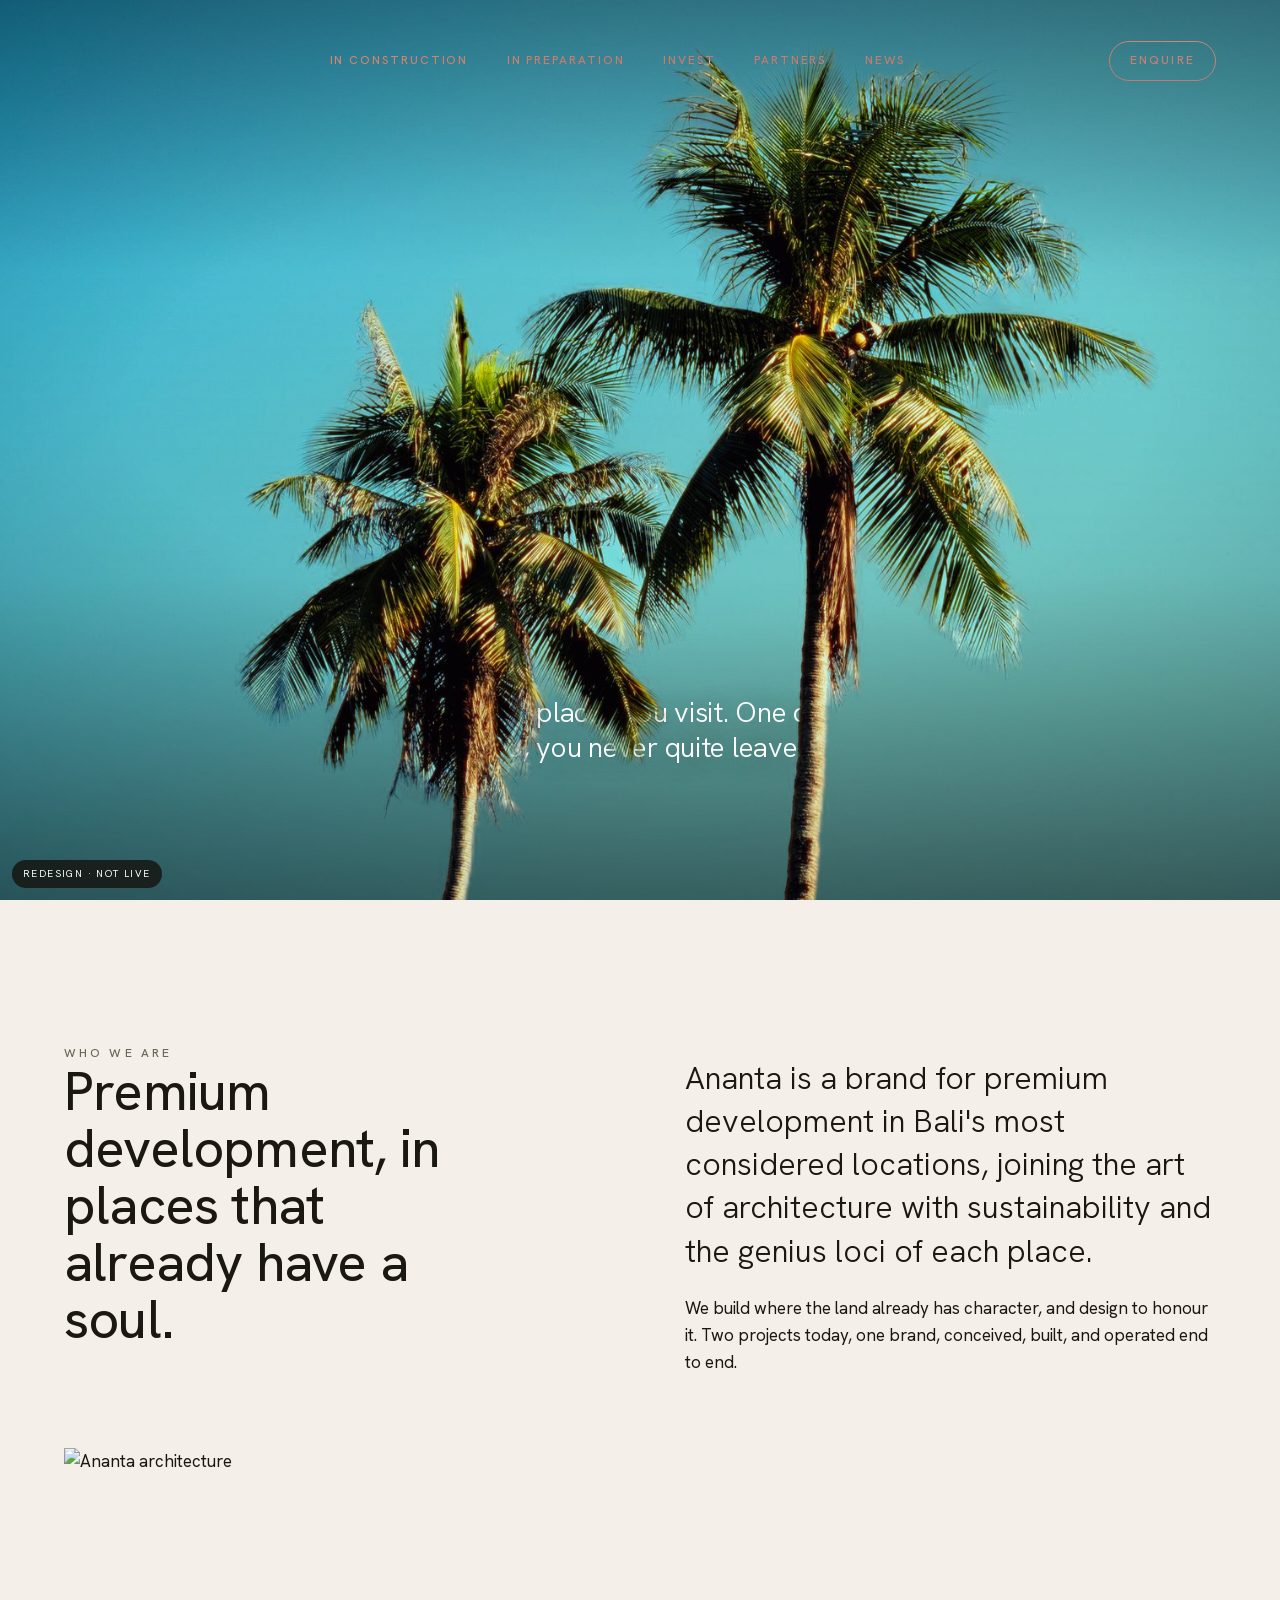
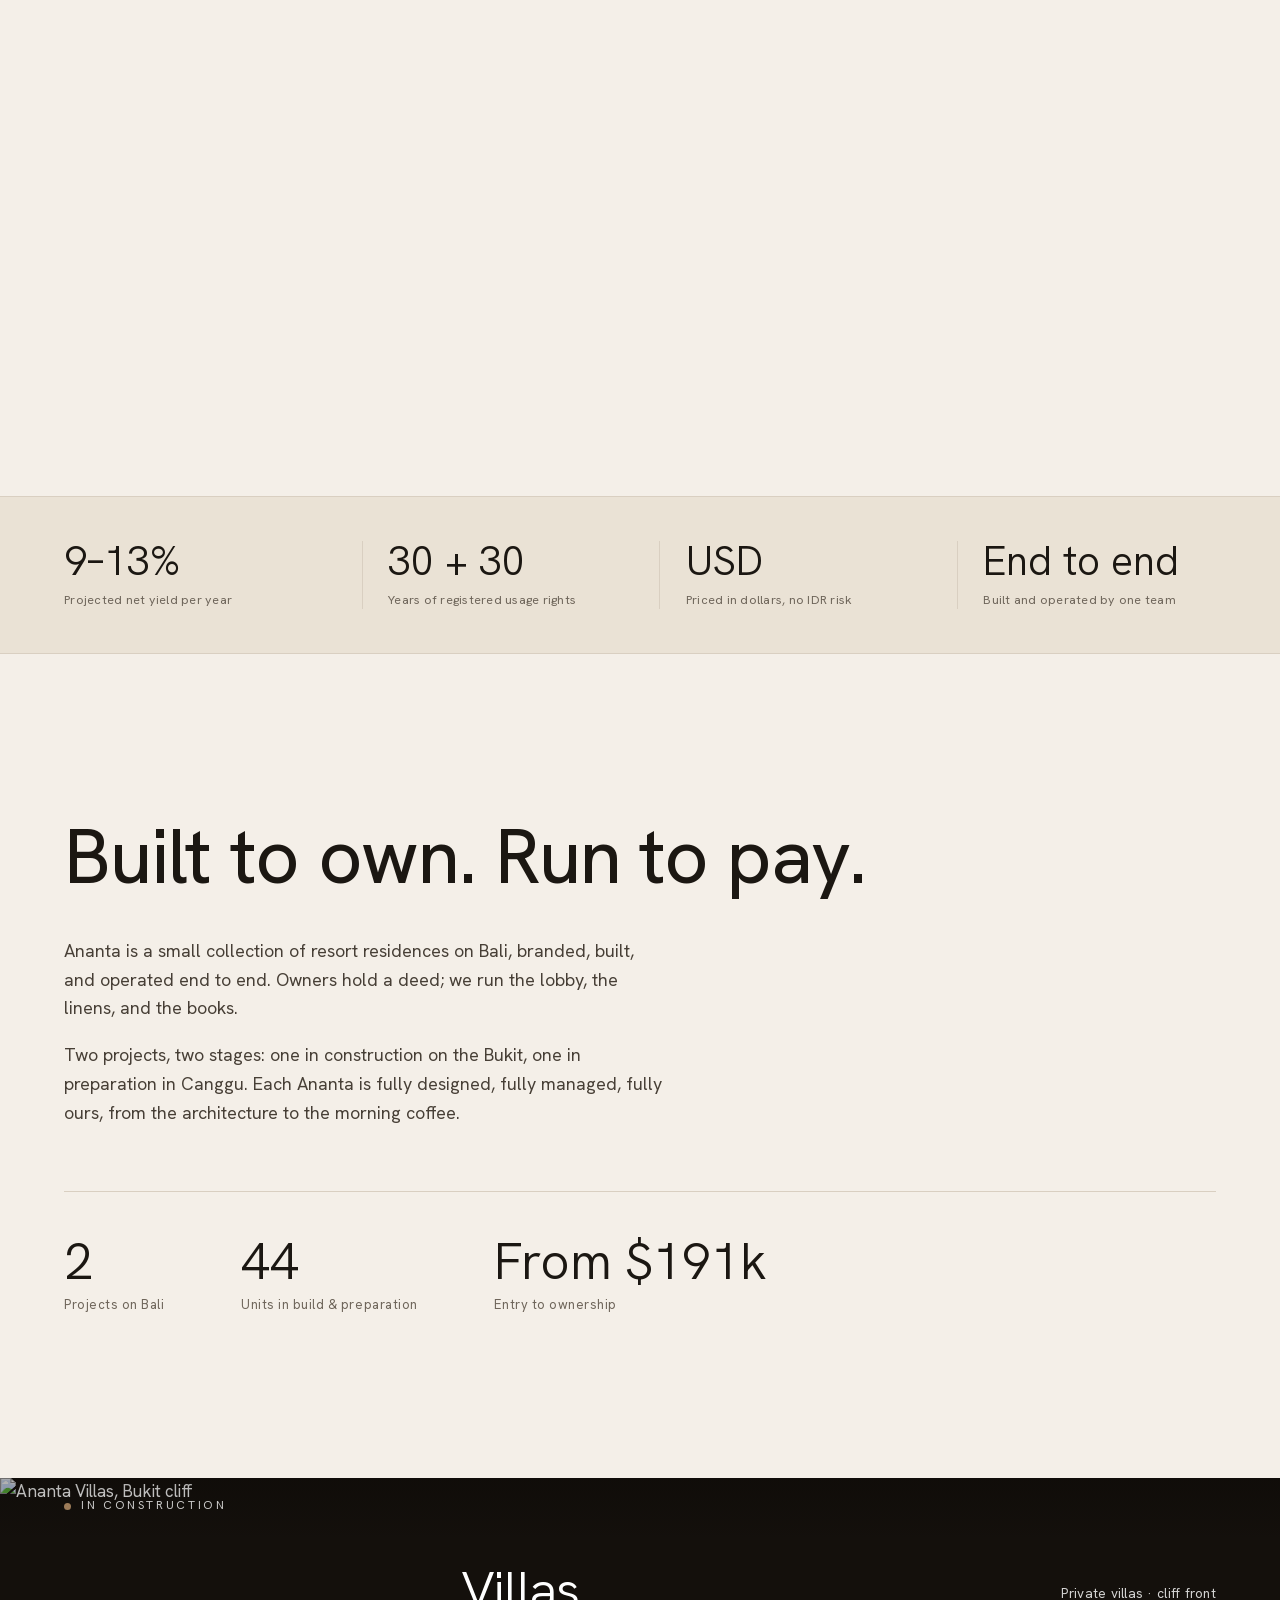
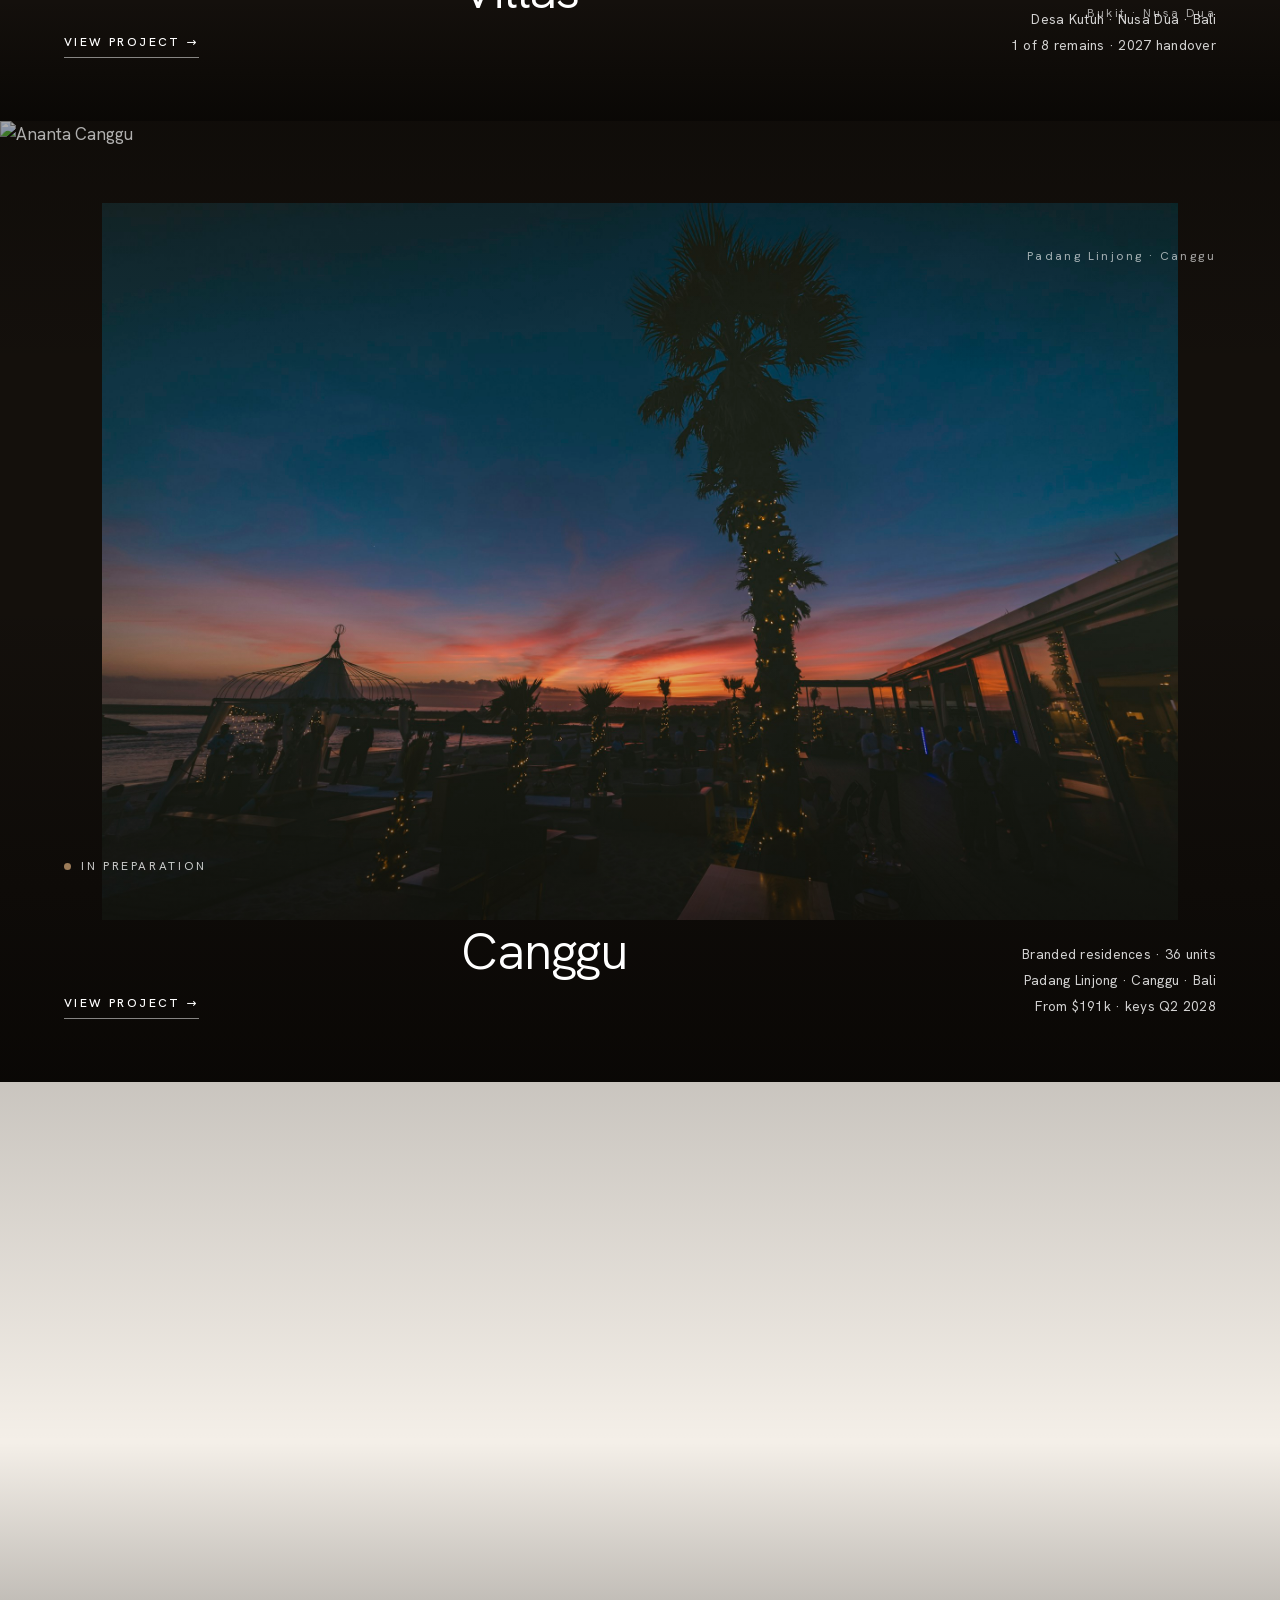
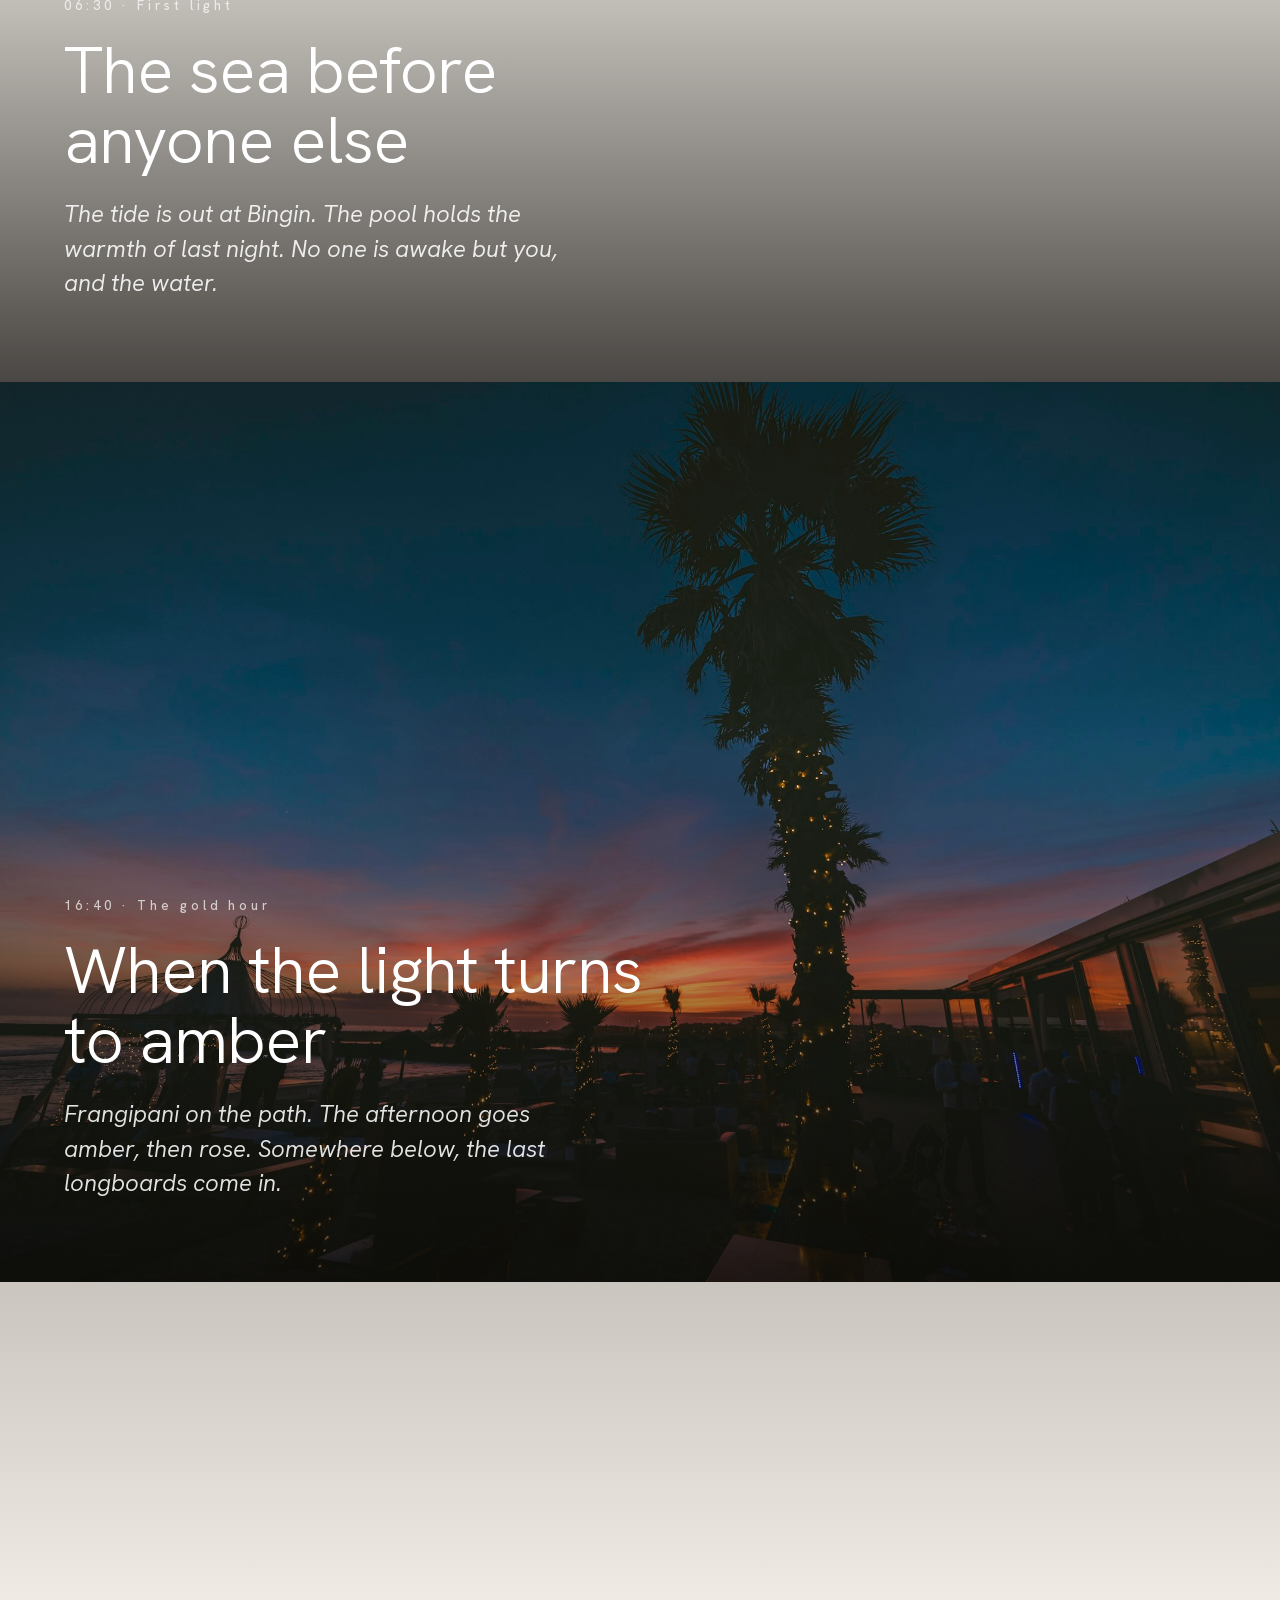
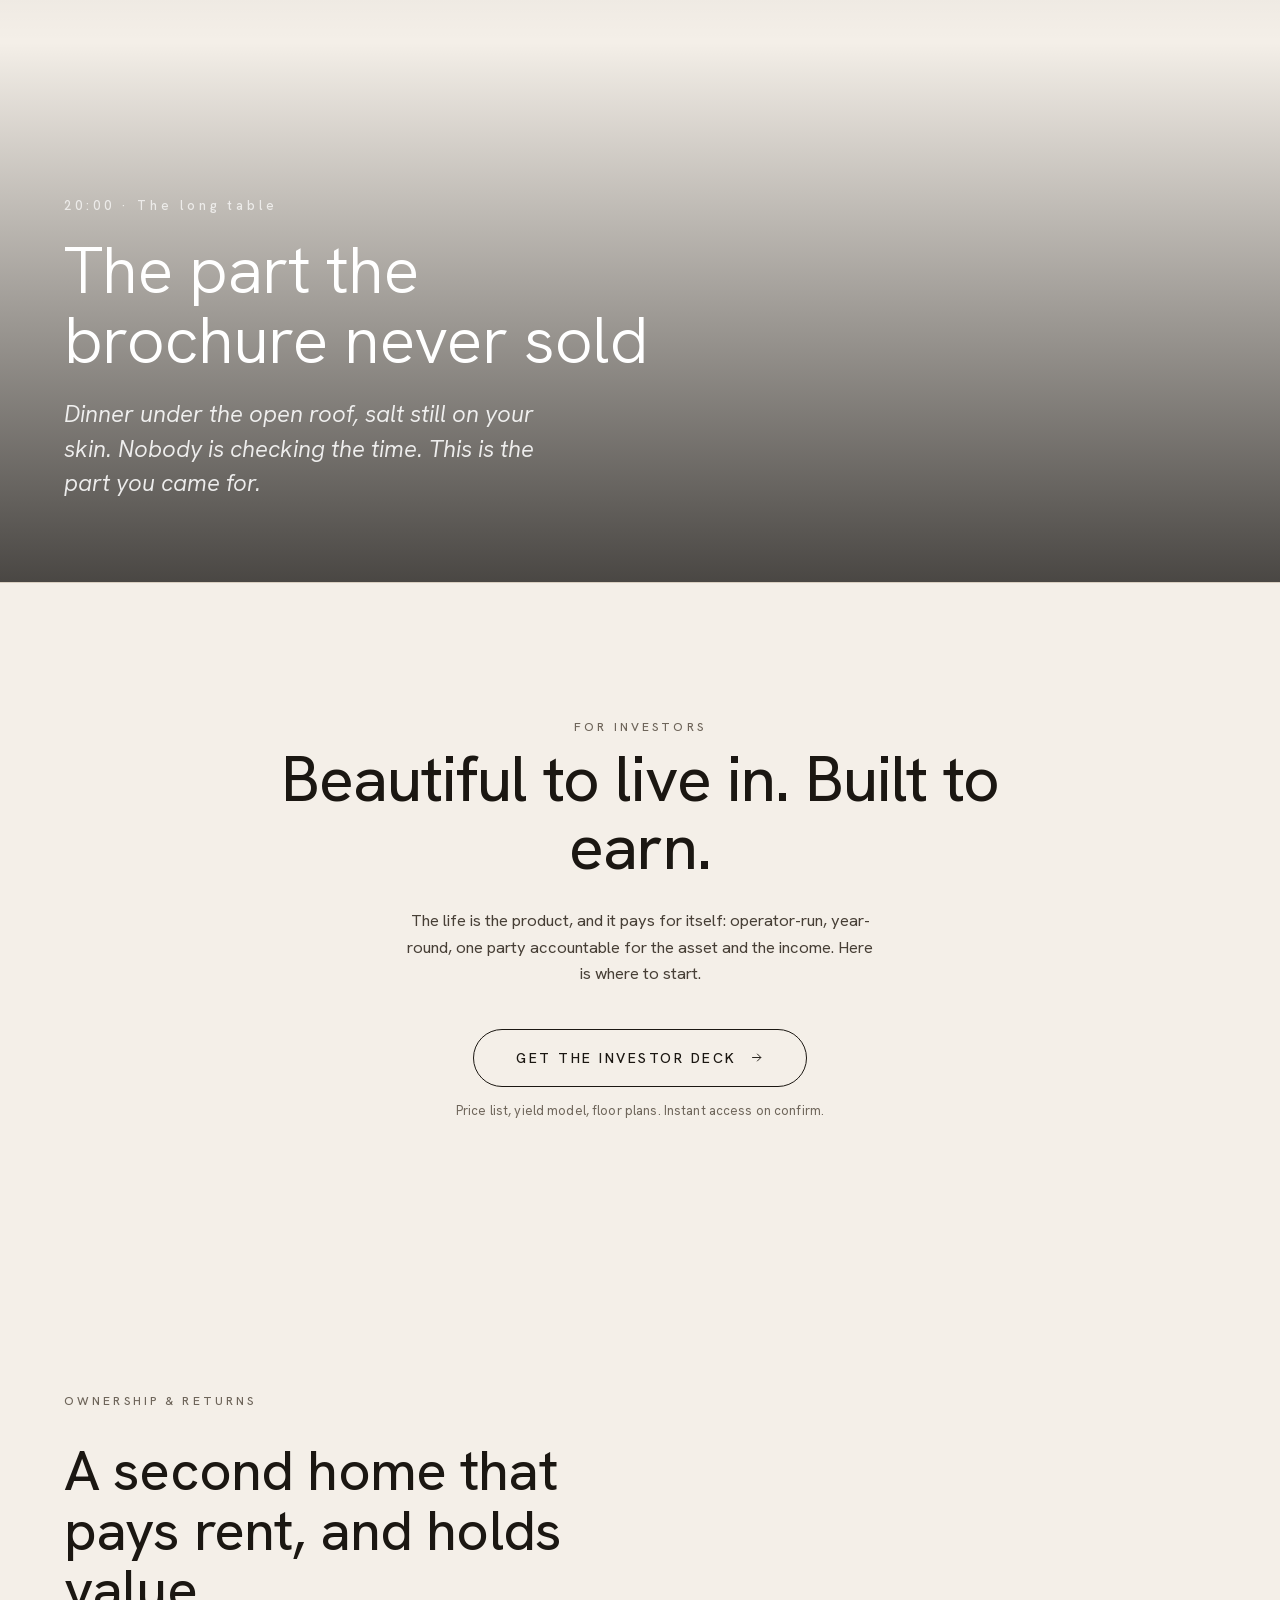
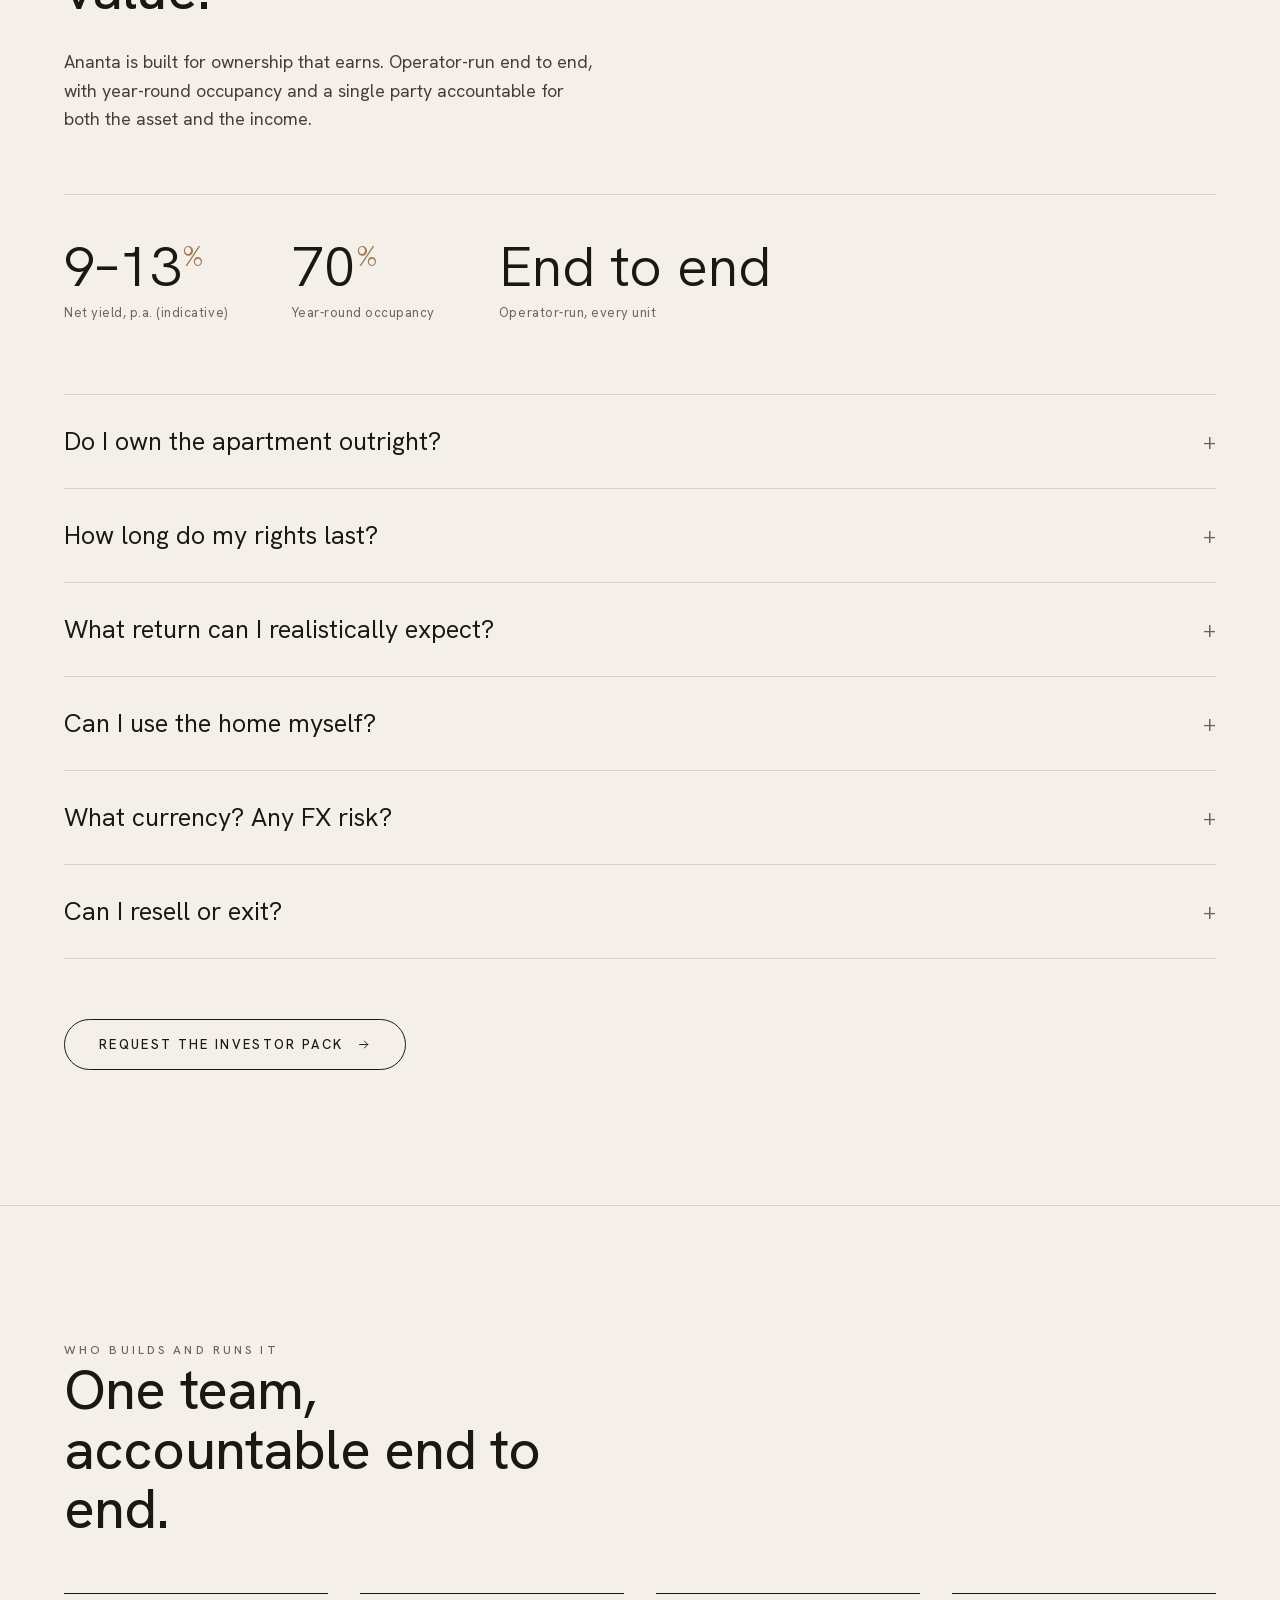
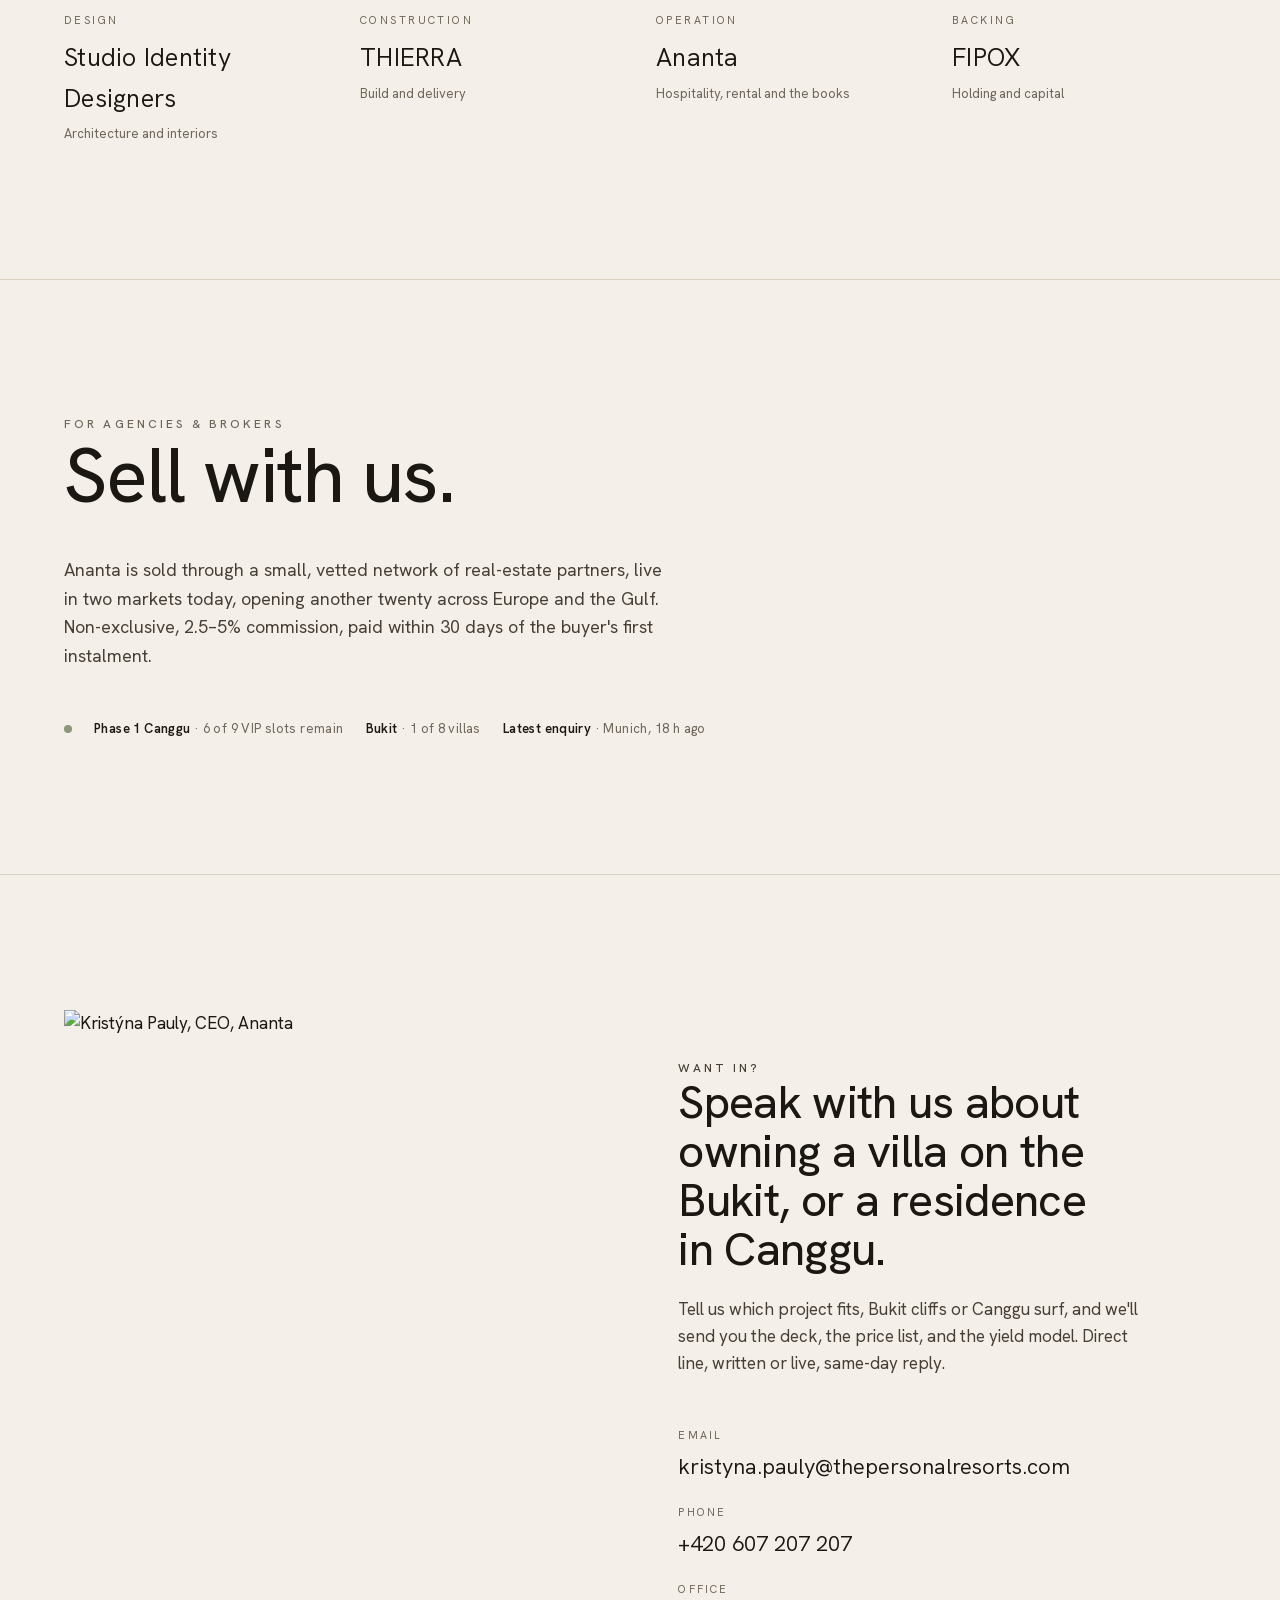
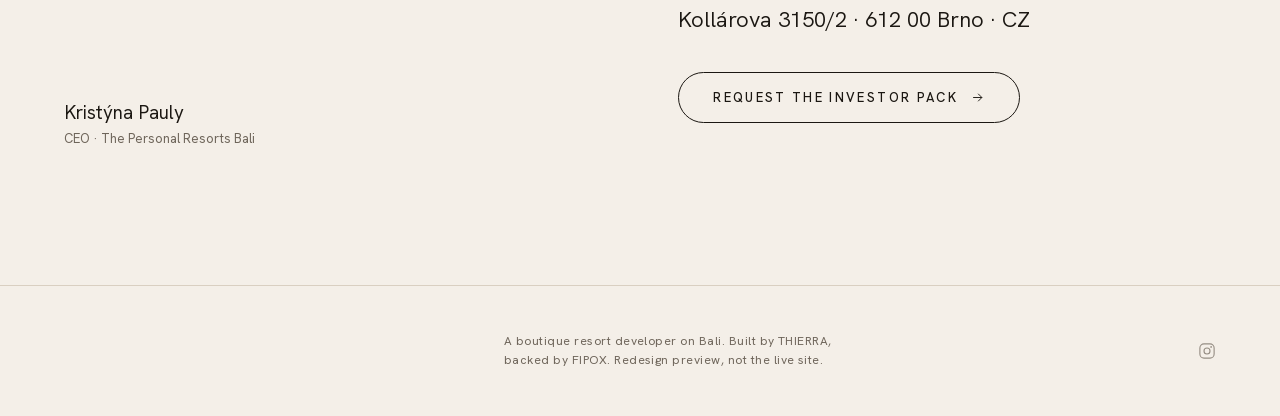
==== commit cfeb8466: "Redesign: landing hero přepsán na 3-vrstvý cut-out parallax (palmy) Místo videa fotka palem (Pexels," ====
--- a/index.html
+++ b/index.html
@@ -19,7 +19,7 @@
 <link rel="preload" href="/fonts/hanken-grotesk-normal.woff2?v=2" as="font" type="font/woff2" crossorigin>
 <link rel="stylesheet" href="/site.css">
 <script>document.documentElement.classList.add('js')</script>
-<style>.js [data-split],.js [data-reveal]{opacity:0}</style>
+<style>.js [data-hero-line]{opacity:0}</style>
 </head>
 <body>
 
@@ -53,18 +53,14 @@
 </div>
 
 <!-- HERO -->
-<header class="hero">
-  <div class="hero__media" data-parallax="0.1">
-    <video autoplay muted loop playsinline preload="metadata" poster="/villas/hero-poster.jpg">
-      <source src="/hero_bali_sunset_m.mp4" type="video/mp4" media="(max-width:768px)">
-      <source src="/hero_bali_sunset.mp4" type="video/mp4">
-    </video>
-  </div>
-  <div class="hero__scrim"></div>
+<header class="hero hero--cutout">
+  <div class="hero__layer hero__bg" aria-hidden="true"><img src="/hero-palms.jpg" alt="" fetchpriority="high"></div>
+  <div class="hero__scrim" aria-hidden="true"></div>
   <div class="hero__inner">
-    <h1 class="hero__wordmark" data-reveal><span class="sr-only">Ananta</span></h1>
-    <p class="hero__tag display" data-split>Some places you visit. One or two, you never quite leave.</p>
-  </div>
+    <h1 class="hero__wordmark"><span class="sr-only">Ananta</span></h1>
+    <p class="hero__tag display" data-hero-line>Some places you visit. One or two, you never quite leave.</p>
+  </div>
+  <div class="hero__layer hero__fg" aria-hidden="true"><img src="/hero-palms-fg.png" alt=""></div>
   <div class="scrollcue" aria-hidden="true">Scroll<span></span></div>
 </header>
 
@@ -126,7 +122,7 @@
     <div class="showcase__body">
       <div>
         <div class="project__status">In construction</div>
-        <h2 class="project__name display" data-split>Ananta Villas</h2>
+        <h2 class="project__name display"><span class="project__brandmark" aria-hidden="true"></span><span class="sr-only">Ananta </span><span class="project__place">Villas</span></h2>
         <span class="project__cta">View project →</span>
       </div>
       <ul class="project__meta" data-reveal>
@@ -152,7 +148,7 @@
     <div class="showcase__body">
       <div>
         <div class="project__status">In preparation</div>
-        <h2 class="project__name display" data-split>Ananta Canggu</h2>
+        <h2 class="project__name display"><span class="project__brandmark" aria-hidden="true"></span><span class="sr-only">Ananta </span><span class="project__place">Canggu</span></h2>
         <span class="project__cta">View project →</span>
       </div>
       <ul class="project__meta" data-reveal>
@@ -283,15 +279,13 @@
       <div class="contact__actions" data-reveal>
         <button type="button" class="btn" data-open-modal="pack">Request the investor pack
           <svg viewBox="0 0 24 24" fill="none" stroke="currentColor" stroke-width="1.5"><path d="M5 12h14M13 6l6 6-6 6"/></svg></button>
-        <a class="btn btn--ghost" href="tel:+420607207207">Book a call</a>
-        <a class="btn btn--ghost" href="https://wa.me/420607207207" target="_blank" rel="noopener">WhatsApp</a>
       </div>
     </div>
   </div>
 </section>
 
 <footer class="foot">
-  <span class="foot__brand">Anāntā</span>
+  <span class="foot__brand" role="img" aria-label="Ananta"></span>
   <span class="foot__note">A boutique resort developer on Bali. Built by THIERRA, backed by FIPOX. Redesign preview, not the live site.</span>
   <a class="social-ig" href="https://www.instagram.com/anantavillasbali/" target="_blank" rel="noopener noreferrer" aria-label="Ananta on Instagram"><svg width="18" height="18" viewBox="0 0 24 24" fill="none" stroke="currentColor" stroke-width="1.5"><rect x="2.5" y="2.5" width="19" height="19" rx="5.5"/><circle cx="12" cy="12" r="4"/><circle cx="17.5" cy="6.5" r="1.15" fill="currentColor" stroke="none"/></svg></a>
 </footer>
--- a/site.css
+++ b/site.css
@@ -60,6 +60,18 @@
 .hero__wordmark{display:block;width:min(62vw,720px);aspect-ratio:782.5 / 153;background-color:#fff;-webkit-mask:url(/ananta-wordmark.svg) center/contain no-repeat;mask:url(/ananta-wordmark.svg) center/contain no-repeat;filter:drop-shadow(0 3px 32px rgba(10,8,6,.42));margin-bottom:clamp(18px,2.4vh,28px)}
 .hero__tag{font-family:var(--serif);font-weight:340;font-size:clamp(19px,2.2vw,30px);line-height:1.22;letter-spacing:-.01em;max-width:22ch;color:#fff;text-shadow:0 2px 28px rgba(10,8,6,.46)}
 .hero__sub{margin-top:26px;font-weight:300;font-size:clamp(15px,1.5vw,18px);color:rgba(255,255,255,.8);max-width:36ch}
+/* landing hero — 3-layer cut-out parallax: bg photo (far) / wordmark+tagline (mid) / fg palms cutout (near).
+   At rest the fg PNG sits exactly over the same palms in the bg, so it reads as one photo; on scroll the
+   layers drift at different rates and the wordmark is sandwiched between them (osmo-style depth). Scoped to
+   .hero--cutout so the shared .hero/.hero__inner/.hero__scrim used by the subpages stay untouched. */
+.hero--cutout{background:#8fb6c2}
+.hero__layer{position:absolute;inset:0;will-change:transform}
+.hero__layer img{width:100%;height:100%;object-fit:cover;display:block;transform:scale(1.25)}
+.hero--cutout .hero__bg{z-index:1}
+.hero--cutout .hero__fg{z-index:4;pointer-events:none}
+.hero--cutout .hero__scrim{z-index:2;background:radial-gradient(132% 84% at 50% 45%,rgba(8,18,24,0) 30%,rgba(8,18,24,.34) 76%,rgba(8,18,24,.62) 100%),linear-gradient(180deg,rgba(8,18,24,.34) 0%,rgba(8,18,24,.05) 30%,rgba(8,18,24,.12) 64%,rgba(8,18,24,.5) 100%)}
+.hero--cutout .hero__inner{z-index:3;justify-content:flex-end;align-items:center;text-align:center;padding-bottom:clamp(92px,15vh,165px)}
+.hero--cutout .hero__tag{max-width:24ch}
 .scrollcue{position:absolute;left:50%;bottom:26px;transform:translateX(-50%);color:rgba(255,255,255,.7);font-family:var(--sans);font-size:11px;letter-spacing:.24em;text-transform:uppercase;display:flex;flex-direction:column;align-items:center;gap:9px}
 .scrollcue span{width:1px;height:42px;background:linear-gradient(rgba(255,255,255,.7),rgba(255,255,255,0));animation:cue 2.4s var(--ease) infinite}
 @keyframes cue{0%{transform:scaleY(0);transform-origin:top}45%{transform:scaleY(1);transform-origin:top}55%{transform:scaleY(1);transform-origin:bottom}100%{transform:scaleY(0);transform-origin:bottom}}
@@ -90,6 +102,12 @@
 .project__status{font-family:var(--sans);font-size:12px;letter-spacing:.22em;text-transform:uppercase;color:rgba(255,255,255,.78);margin-bottom:18px;display:flex;align-items:center;gap:10px}
 .project__status::before{content:"";width:7px;height:7px;border-radius:50%;background:var(--accent)}
 .project__name{font-family:var(--serif);font-weight:330;font-size:clamp(38px,6vw,86px);line-height:1;color:#fff}
+/* "Ananta" rendered as the wordmark logo — it's the dominant brand mark, with the place
+   word ("Villas"/"Canggu") set smaller and tucked on the same baseline. Recolored via
+   currentColor (mask technique, same as nav/hero). em units keep both scaling with the
+   responsive heading. The sr-only "Ananta " inside keeps the h2 reading "Ananta Villas". */
+.project__brandmark{display:inline-block;height:.96em;width:calc(.96em * 782.5 / 153);vertical-align:baseline;background-color:currentColor;-webkit-mask:url(/ananta-wordmark.svg) left center/contain no-repeat;mask:url(/ananta-wordmark.svg) left center/contain no-repeat;margin-right:.26em;position:relative;top:.05em}
+.project__place{font-size:.68em}
 .project__meta{list-style:none;font-family:var(--sans);font-size:13.5px;letter-spacing:.02em;color:rgba(255,255,255,.82);text-align:right;line-height:1.9}
 .project__cta{display:inline-flex;align-items:center;gap:10px;margin-top:14px;font-weight:500;font-size:12px;letter-spacing:.2em;text-transform:uppercase;border-bottom:1px solid rgba(255,255,255,.5);padding-bottom:5px}
 
@@ -128,6 +146,9 @@
   .js .showcase__shot--inset{padding:0 0 16svh}
   .js .showcase__shot--inset img{width:88vw;height:54svh}
   .showcase__body{flex-direction:column;align-items:flex-start}
+  /* on mobile the stacked caption rides up onto the image — strengthen the lower scrim so
+     the eyebrow/name keep contrast instead of blending into a bright photo */
+  .showcase__scrim{background:linear-gradient(180deg,rgba(8,6,4,.42),rgba(8,6,4,0)20%,rgba(8,6,4,0)30%,rgba(8,6,4,.55)56%,rgba(8,6,4,.93))}
 }
 
 /* panels (day-in-life / lifestyle) */
@@ -184,7 +205,7 @@
 
 /* footer */
 .foot{background:var(--cream);border-top:1px solid var(--line);padding:46px var(--pad);display:flex;flex-wrap:wrap;gap:18px;justify-content:space-between;align-items:center;font-family:var(--sans);font-size:12px;letter-spacing:.04em;color:var(--soft)}
-.foot__brand{font-family:var(--serif);font-size:17px;letter-spacing:.3em;text-transform:uppercase;color:var(--ink)}
+.foot__brand{display:inline-block;height:16px;width:calc(16px * 782.5 / 153);background-color:var(--ink);-webkit-mask:url(/ananta-wordmark.svg) left center/contain no-repeat;mask:url(/ananta-wordmark.svg) left center/contain no-repeat}
 .foot__note{max-width:48ch}
 .foot a:hover{color:var(--ink)}
 .social-ig{display:inline-flex;opacity:.7;transition:opacity .25s}.social-ig:hover{opacity:1}
@@ -223,7 +244,7 @@
   .panel,.hero,.project{min-height:520px}
 }
 @media(prefers-reduced-motion:reduce){
-  html.js [data-split],html.js [data-reveal]{opacity:1!important;transform:none!important}
+  html.js [data-hero-line]{opacity:1!important;transform:none!important}
   .panel__media,.project__media img,.panel__media img{transform:none!important;clip-path:none!important}
   .scrollcue span,.ticker__dot{animation:none}.grain{display:none}
   *{scroll-behavior:auto!important}
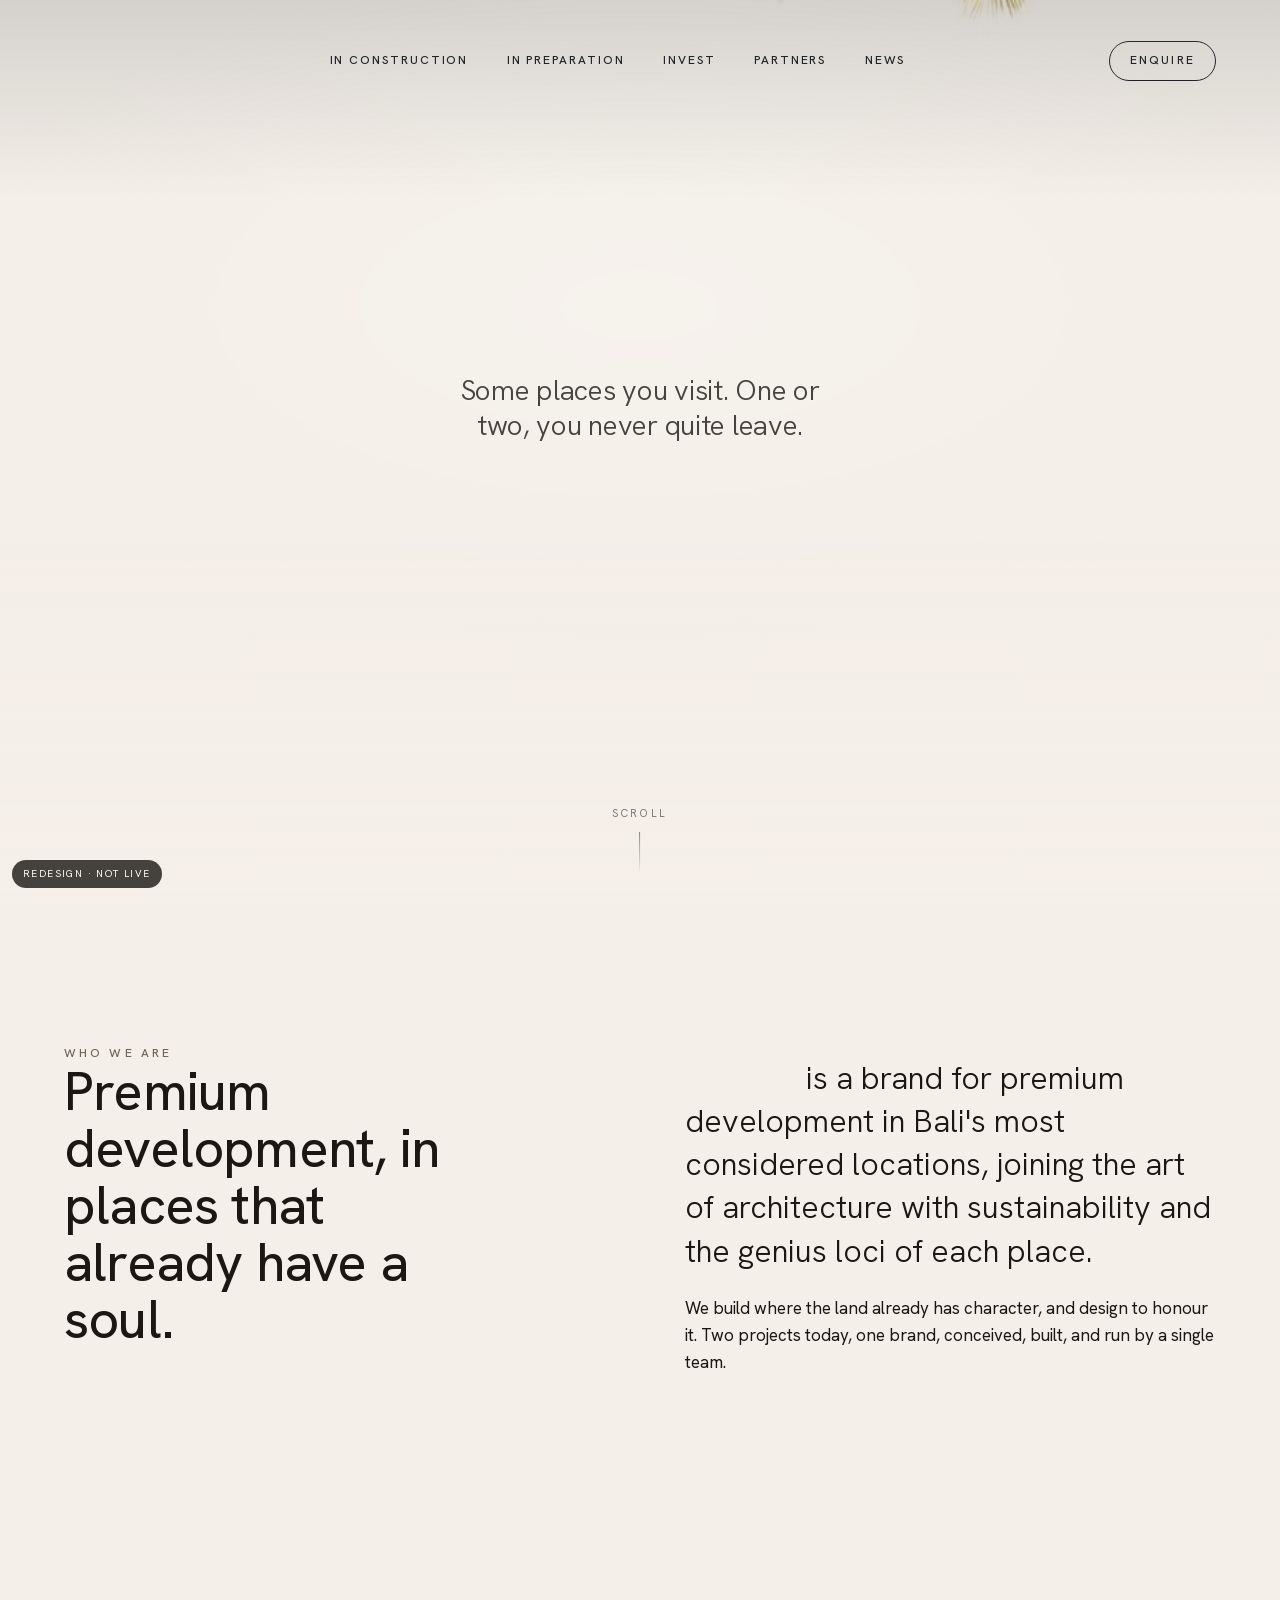
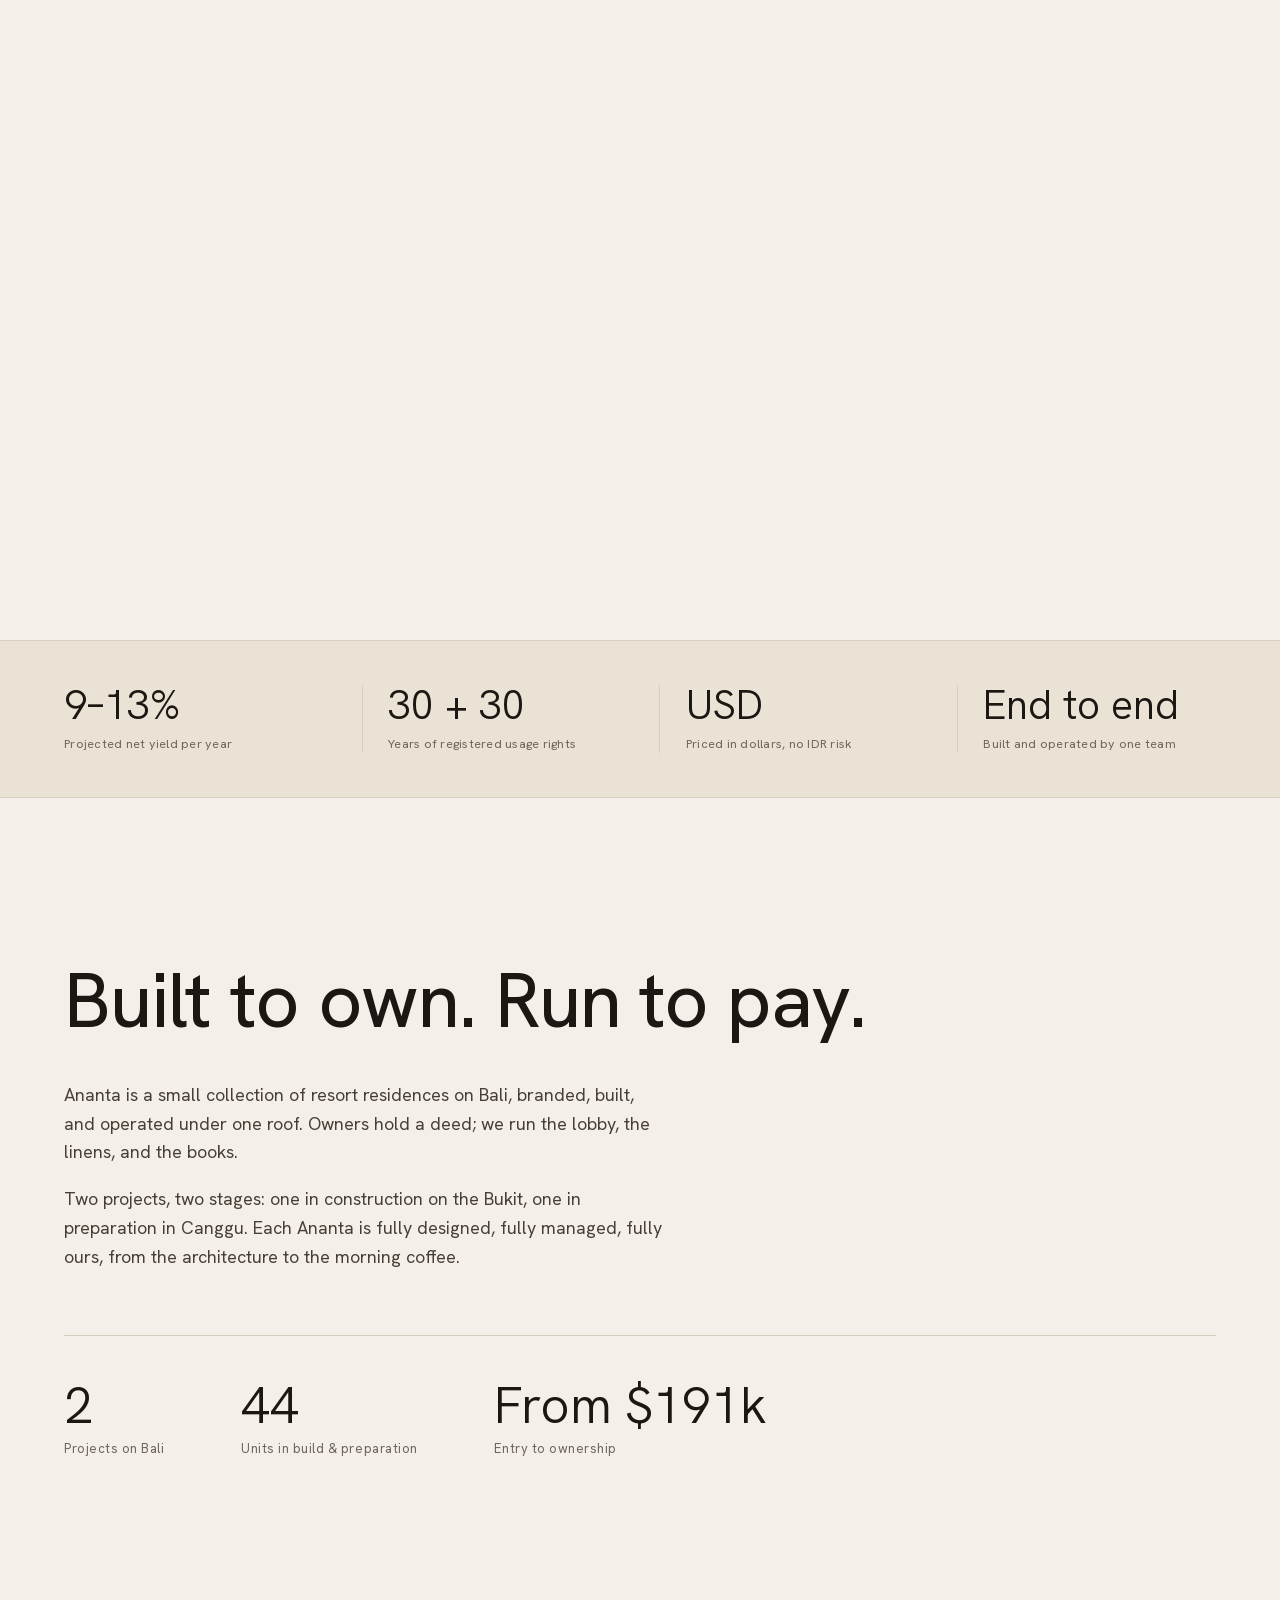
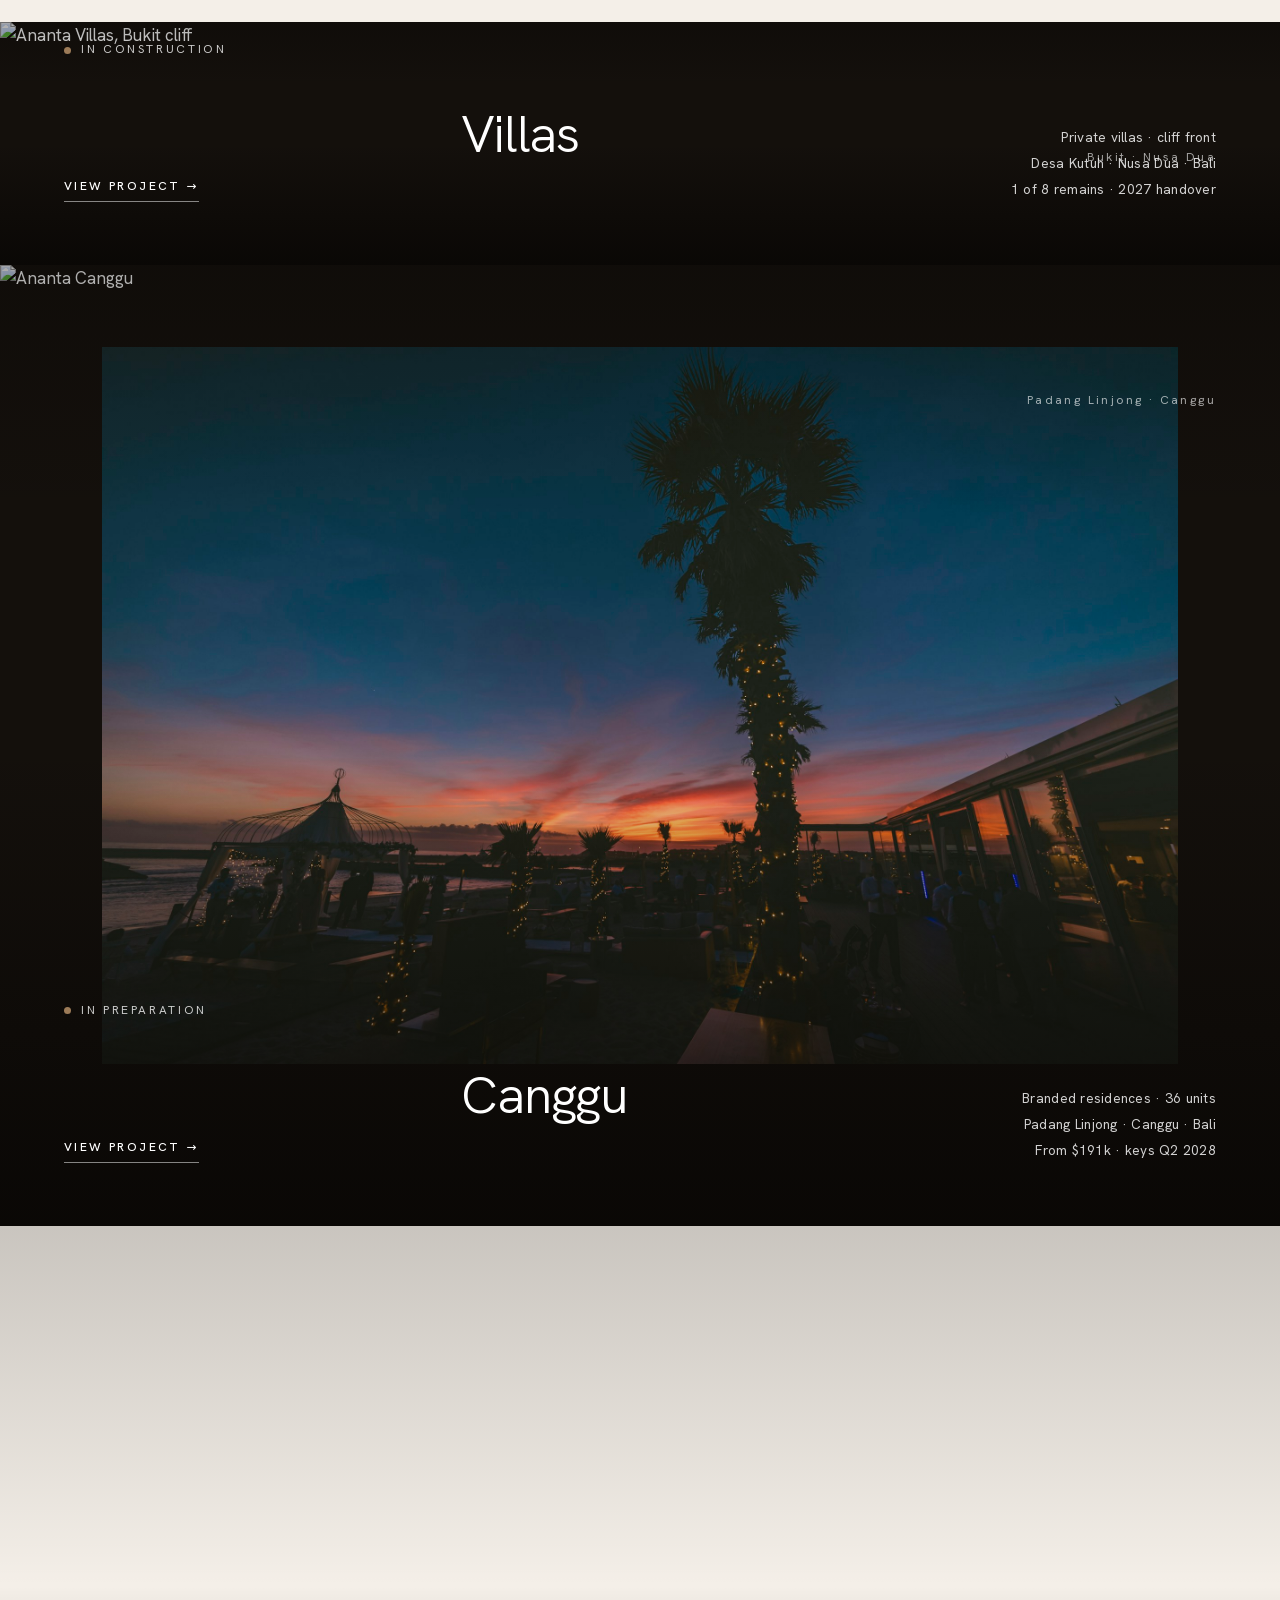
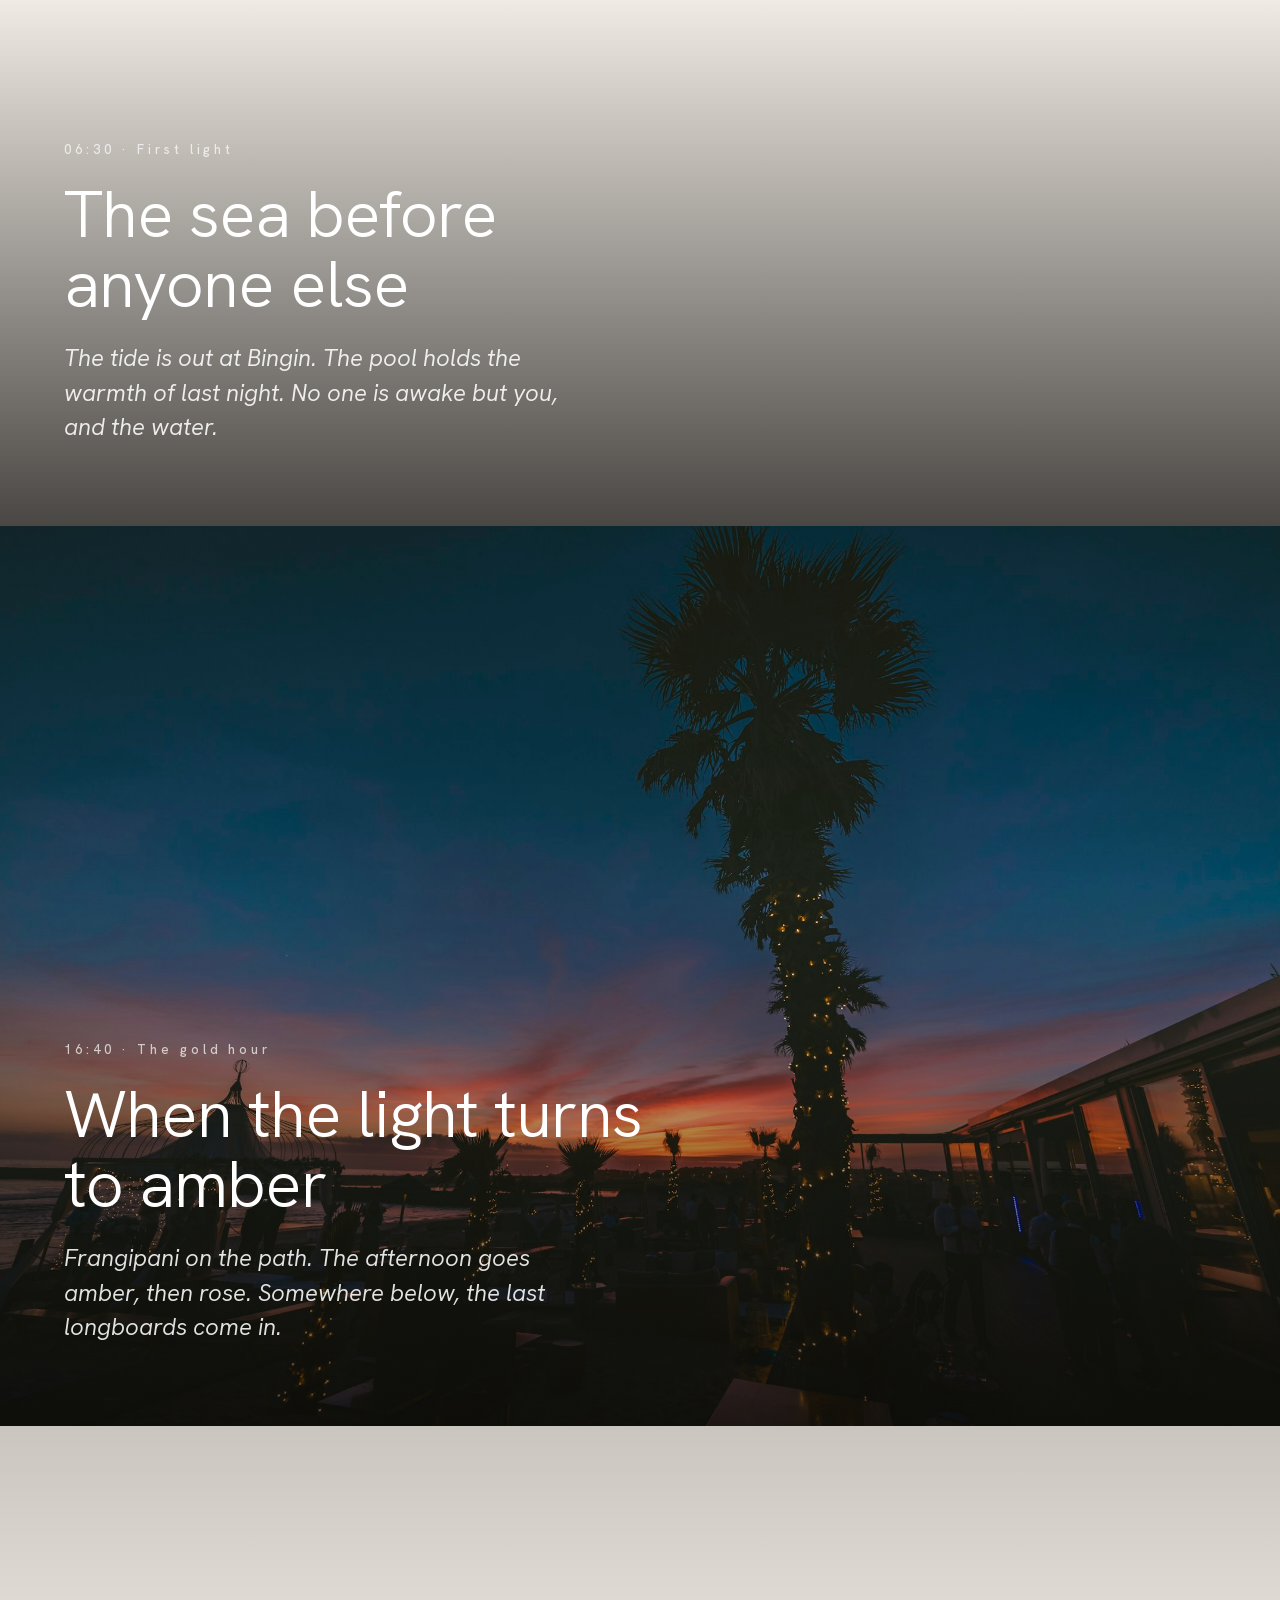
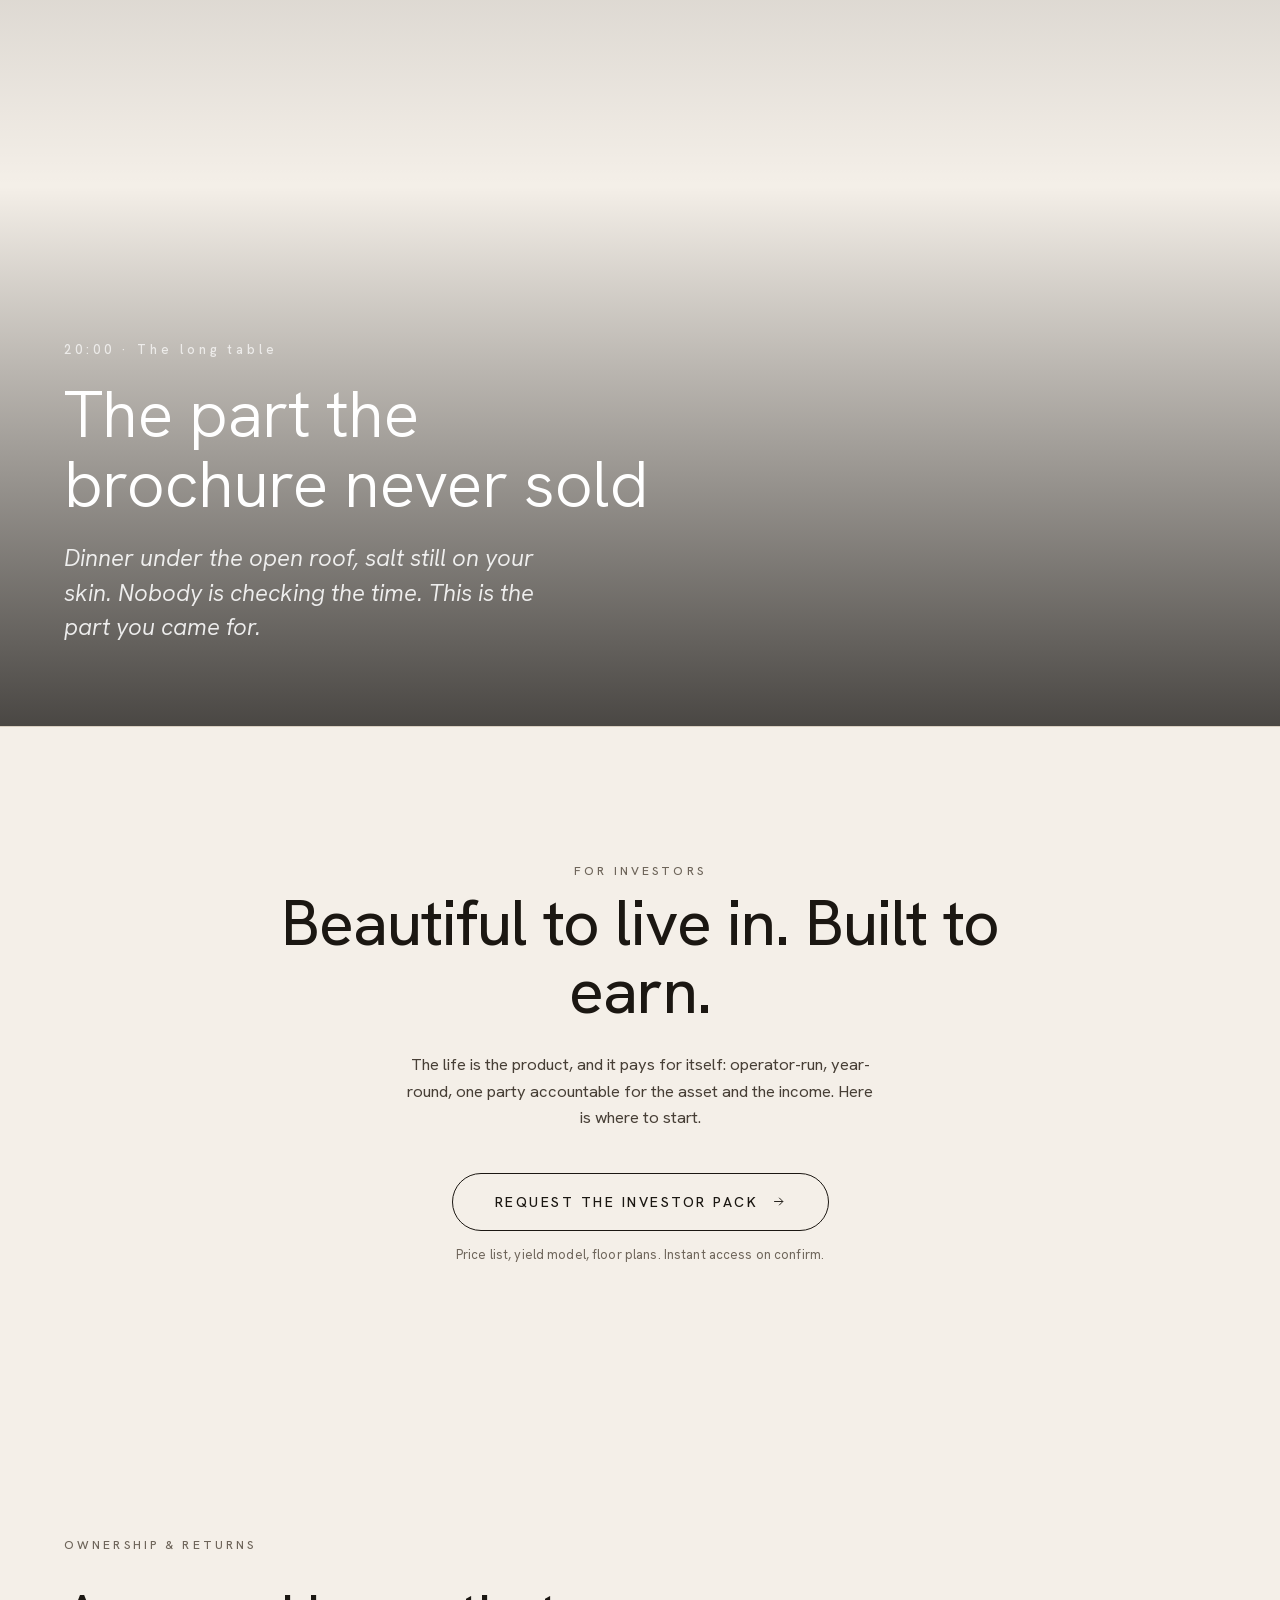
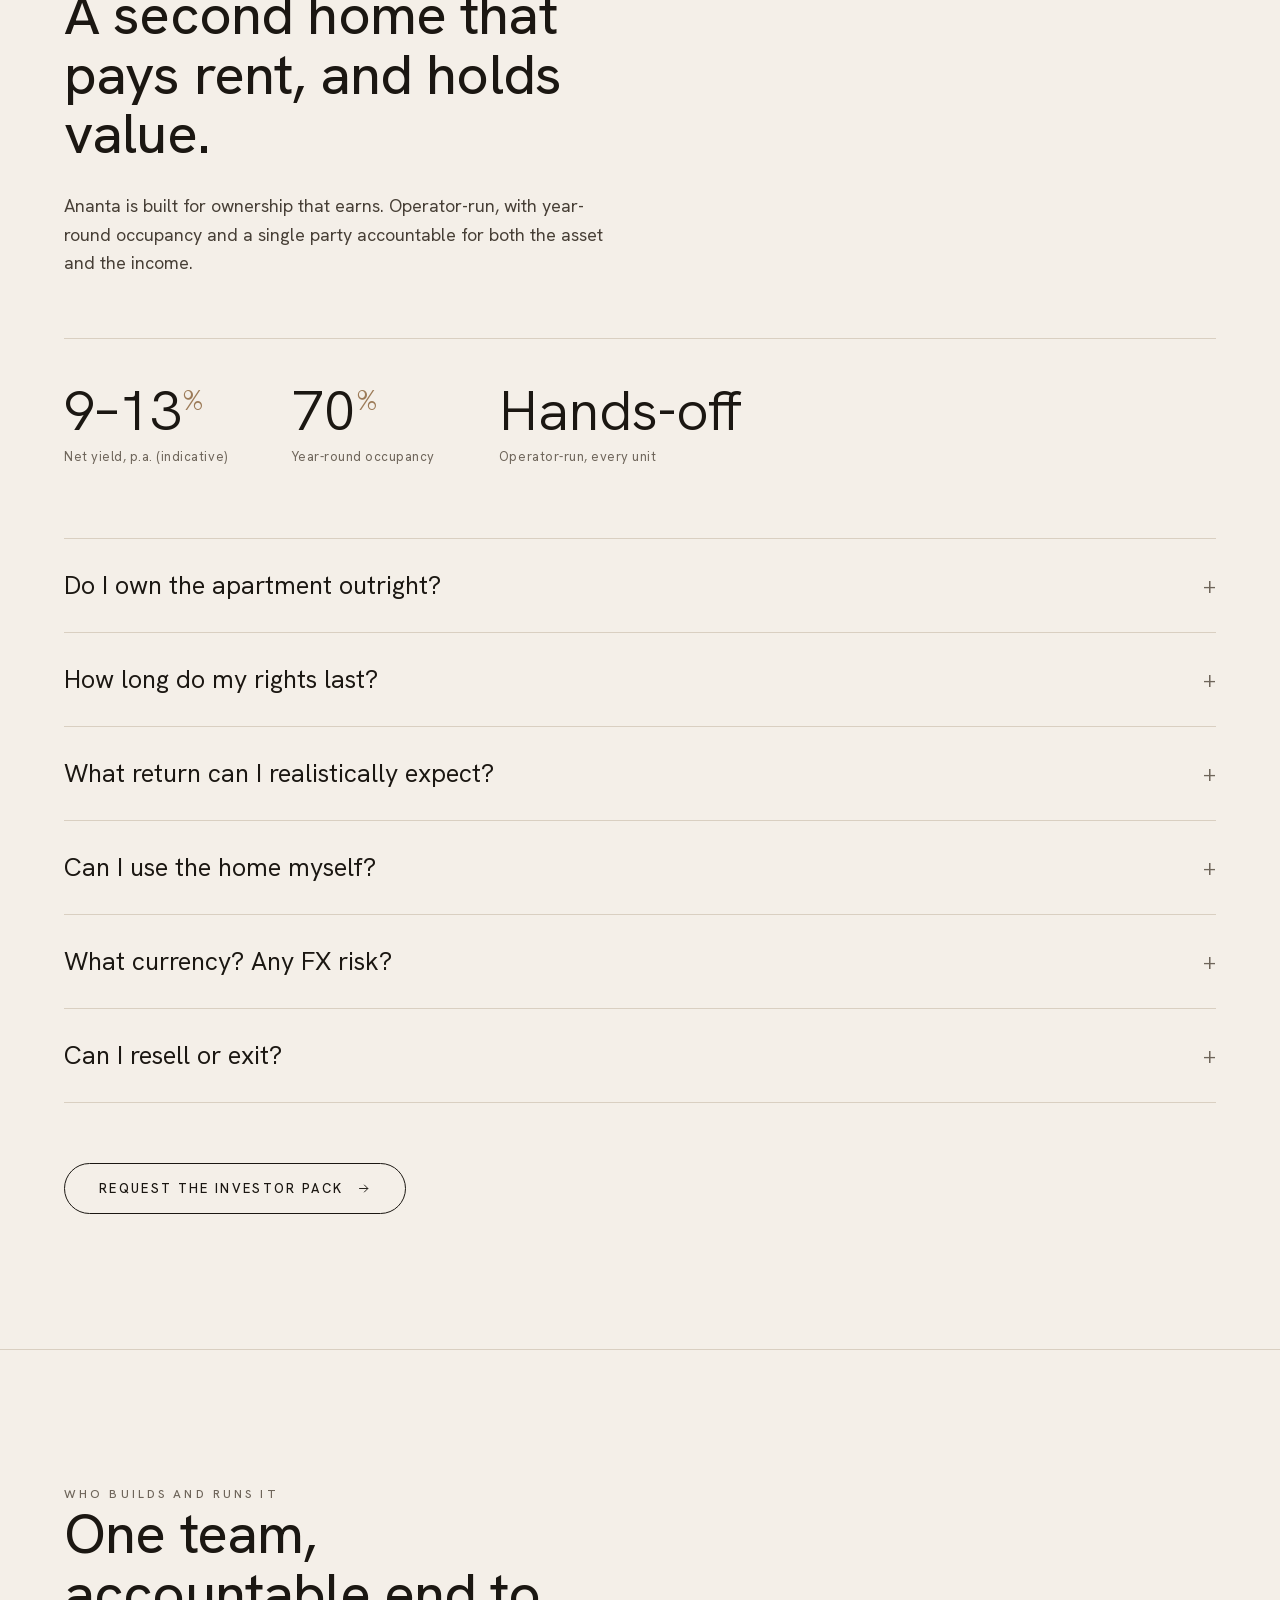
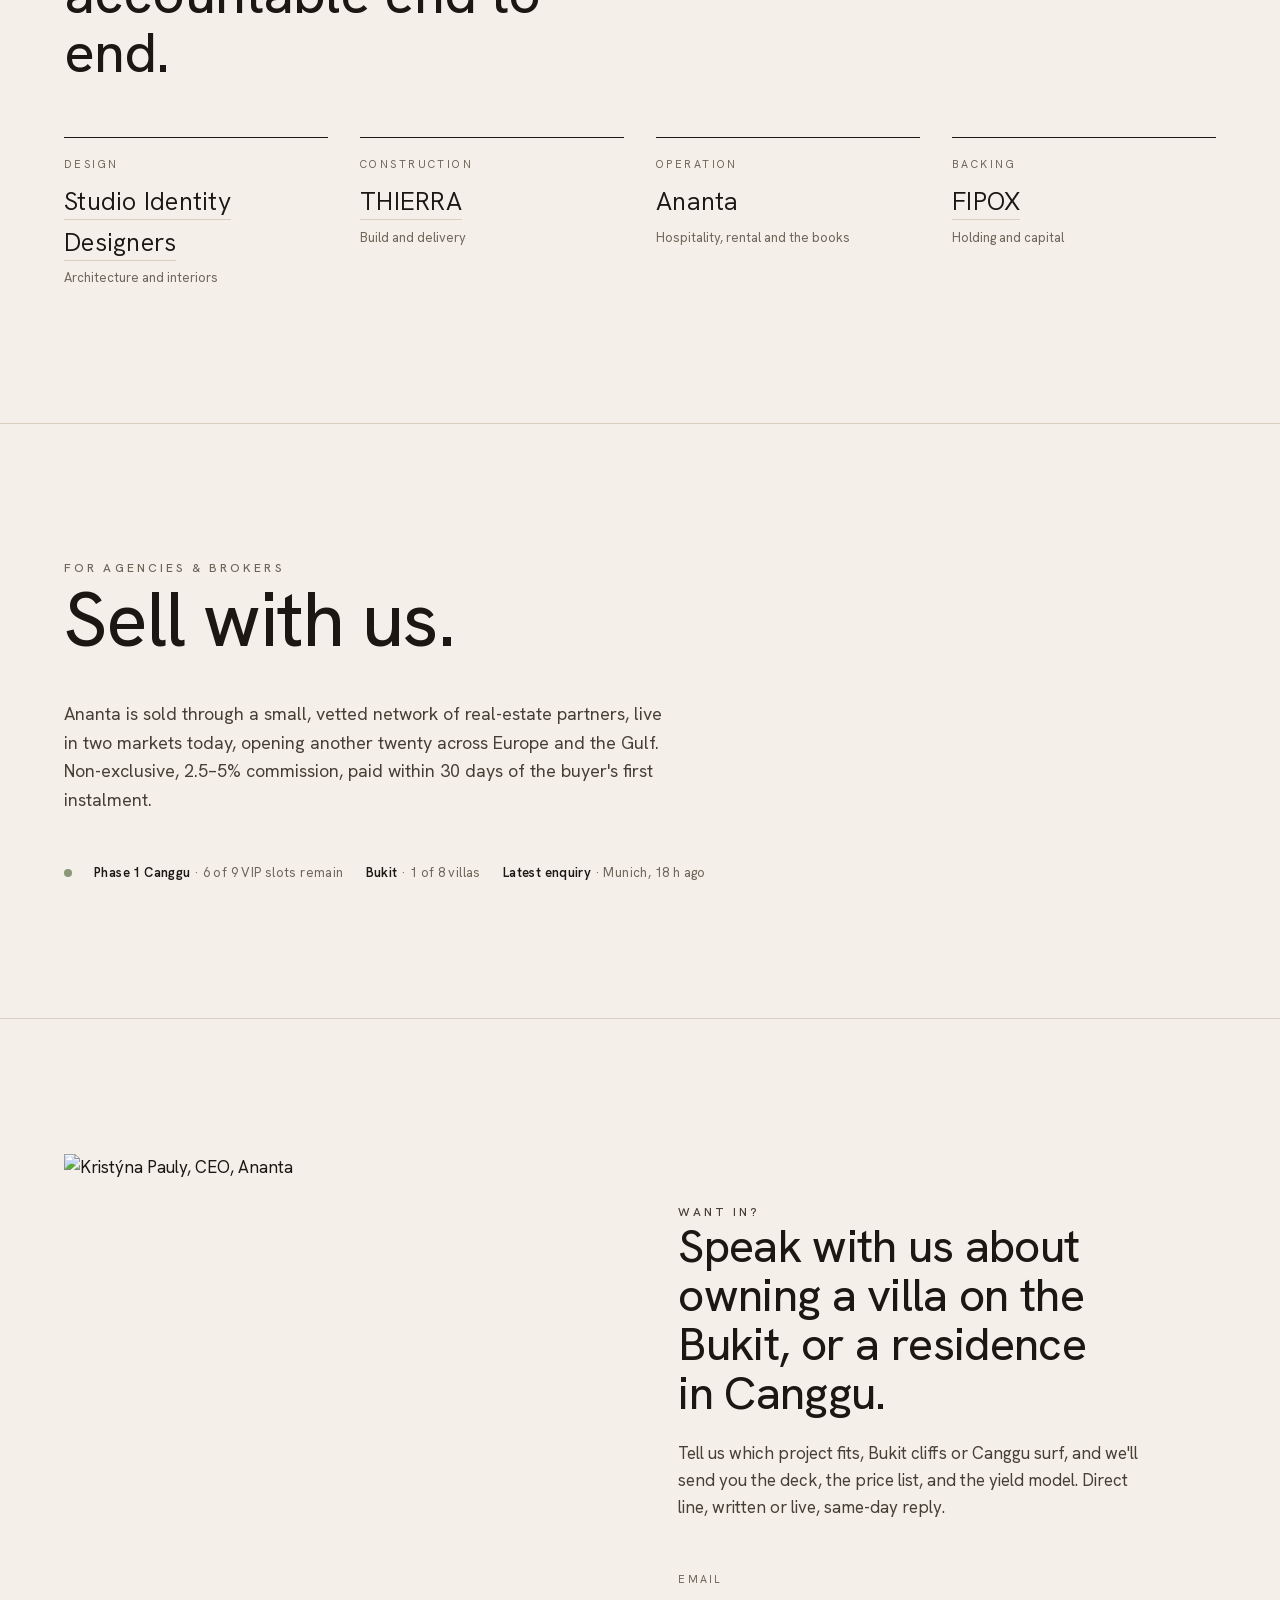
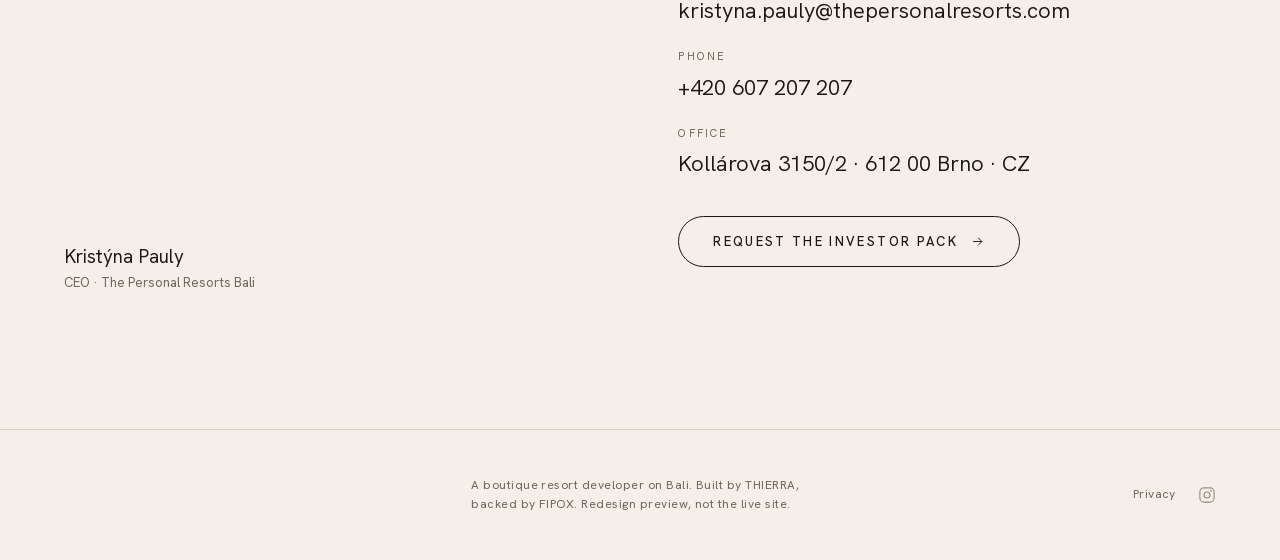
==== commit ed28a239: "Who-we-are: inline Ananta wordmark in the lede; invest KPI 'Turnkey' -> 'Hands-off'" ====
--- a/index.html
+++ b/index.html
@@ -52,15 +52,26 @@
   <a href="#enquire">Enquire</a>
 </div>
 
-<!-- HERO -->
+<!-- HERO — osmo-style cutout parallax: palm-free bg plate / dark wordmark / palm cutout (near) / cream fade to next section -->
 <header class="hero hero--cutout">
-  <div class="hero__layer hero__bg" aria-hidden="true"><img src="/hero-palms.jpg" alt="" fetchpriority="high"></div>
+  <div class="hero__layer hero__bg" aria-hidden="true">
+    <picture>
+      <source media="(max-width:768px)" srcset="/hero-bali-m.webp">
+      <img src="/hero-bali.webp" alt="" fetchpriority="high">
+    </picture>
+  </div>
   <div class="hero__scrim" aria-hidden="true"></div>
   <div class="hero__inner">
     <h1 class="hero__wordmark"><span class="sr-only">Ananta</span></h1>
     <p class="hero__tag display" data-hero-line>Some places you visit. One or two, you never quite leave.</p>
   </div>
-  <div class="hero__layer hero__fg" aria-hidden="true"><img src="/hero-palms-fg.png" alt=""></div>
+  <div class="hero__layer hero__fg" aria-hidden="true">
+    <picture>
+      <source media="(max-width:768px)" srcset="/hero-bali-fg-m.webp">
+      <img src="/hero-bali-fg.webp" alt="">
+    </picture>
+  </div>
+  <div class="hero__fade" aria-hidden="true"></div>
   <div class="scrollcue" aria-hidden="true">Scroll<span></span></div>
 </header>
 
@@ -73,11 +84,16 @@
         <h2 class="brandintro__head display" data-split>Premium development, in places that already have a soul.</h2>
       </div>
       <div class="brandintro__body">
-        <p class="lede" data-reveal>Ananta is a brand for premium development in Bali's most considered locations, joining the art of architecture with sustainability and the genius loci of each place.</p>
-        <p data-reveal>We build where the land already has character, and design to honour it. Two projects today, one brand, conceived, built, and operated end to end.</p>
-      </div>
-    </div>
-    <div class="brandintro__img" data-clip><img src="/villas/render-facade.jpg" alt="Ananta architecture" loading="lazy"></div>
+        <p class="lede" data-reveal><span class="brandmark-inline" aria-hidden="true"></span><span class="sr-only">Ananta</span> is a brand for premium development in Bali's most considered locations, joining the art of architecture with sustainability and the genius loci of each place.</p>
+        <p data-reveal>We build where the land already has character, and design to honour it. Two projects today, one brand, conceived, built, and run by a single team.</p>
+      </div>
+    </div>
+    <div class="brandintro__img brandintro__img--video" data-clip>
+      <video autoplay muted loop playsinline preload="metadata" poster="/who-we-are-poster.jpg" aria-label="Bali rice terraces from the air">
+        <source src="/who-we-are-m.mp4" type="video/mp4" media="(max-width:768px)">
+        <source src="/who-we-are.mp4" type="video/mp4">
+      </video>
+    </div>
   </div>
 </section>
 
@@ -96,7 +112,7 @@
   <div class="wrap">
     <h2 class="prolog__head display" data-split>Built to own. Run to pay.</h2>
     <div class="prolog__body">
-      <p data-reveal>Ananta is a small collection of resort residences on Bali, branded, built, and operated end to end. Owners hold a deed; we run the lobby, the linens, and the books.</p>
+      <p data-reveal>Ananta is a small collection of resort residences on Bali, branded, built, and operated under one roof. Owners hold a deed; we run the lobby, the linens, and the books.</p>
       <p data-reveal>Two projects, two stages: one in construction on the Bukit, one in preparation in Canggu. Each Ananta is fully designed, fully managed, fully ours, from the architecture to the morning coffee.</p>
     </div>
     <div class="stats" data-reveal>
@@ -198,7 +214,7 @@
     <h2 class="bridge__head display" data-split>Beautiful to live in. Built to earn.</h2>
     <p class="bridge__lead" data-reveal>The life is the product, and it pays for itself: operator-run, year-round, one party accountable for the asset and the income. Here is where to start.</p>
     <div class="bridge__cta" data-reveal>
-      <button type="button" class="btn btn--lg" data-open-modal="pack">Get the investor deck
+      <button type="button" class="btn btn--lg" data-open-modal="pack">Request the investor pack
         <svg viewBox="0 0 24 24" fill="none" stroke="currentColor" stroke-width="1.5"><path d="M5 12h14M13 6l6 6-6 6"/></svg></button>
       <span class="bridge__cta-note">Price list, yield model, floor plans. Instant access on confirm.</span>
     </div>
@@ -210,11 +226,11 @@
   <div class="wrap">
     <p class="eyebrow" data-reveal>Ownership &amp; returns</p>
     <h2 class="invest__head display" data-split>A second home that pays rent, and holds value.</h2>
-    <p class="invest__lead" data-reveal>Ananta is built for ownership that earns. Operator-run end to end, with year-round occupancy and a single party accountable for both the asset and the income.</p>
+    <p class="invest__lead" data-reveal>Ananta is built for ownership that earns. Operator-run, with year-round occupancy and a single party accountable for both the asset and the income.</p>
     <div class="kpis" data-reveal>
       <div class="kpi"><span class="num">9–13<small>%</small></span><span class="cap">Net yield, p.a. (indicative)</span></div>
       <div class="kpi"><span class="num">70<small>%</small></span><span class="cap">Year-round occupancy</span></div>
-      <div class="kpi"><span class="num">End to end</span><span class="cap">Operator-run, every unit</span></div>
+      <div class="kpi"><span class="num">Hands-off</span><span class="cap">Operator-run, every unit</span></div>
     </div>
     <div class="faq">
       <details><summary>Do I own the apartment outright?</summary><p>No. As a foreign buyer, you acquire exclusive long-term usage rights to a specific apartment, registered with a local notary. The underlying land is held under SHM (Indonesian freehold) by a local landowner; PT MyResorts Ananta Two holds a registered 30+30 year lease.</p></details>
@@ -237,10 +253,10 @@
     <p class="eyebrow" data-reveal>Who builds and runs it</p>
     <h2 class="team__head display" data-split>One team, accountable end to end.</h2>
     <div class="team__grid" data-reveal>
-      <div class="team__item"><span class="team__role">Design</span><strong>Studio Identity Designers</strong><span class="team__note">Architecture and interiors</span></div>
-      <div class="team__item"><span class="team__role">Construction</span><strong>THIERRA</strong><span class="team__note">Build and delivery</span></div>
+      <div class="team__item"><span class="team__role">Design</span><strong><a href="https://www.identitydesigners.com/" target="_blank" rel="noopener">Studio Identity Designers</a></strong><span class="team__note">Architecture and interiors</span></div>
+      <div class="team__item"><span class="team__role">Construction</span><strong><a href="https://www.thierra.com/cs/uvod" target="_blank" rel="noopener">THIERRA</a></strong><span class="team__note">Build and delivery</span></div>
       <div class="team__item"><span class="team__role">Operation</span><strong>Ananta</strong><span class="team__note">Hospitality, rental and the books</span></div>
-      <div class="team__item"><span class="team__role">Backing</span><strong>FIPOX</strong><span class="team__note">Holding and capital</span></div>
+      <div class="team__item"><span class="team__role">Backing</span><strong><a href="https://www.fipox.com/cs/home" target="_blank" rel="noopener">FIPOX</a></strong><span class="team__note">Holding and capital</span></div>
     </div>
   </div>
 </section>
@@ -287,7 +303,10 @@
 <footer class="foot">
   <span class="foot__brand" role="img" aria-label="Ananta"></span>
   <span class="foot__note">A boutique resort developer on Bali. Built by THIERRA, backed by FIPOX. Redesign preview, not the live site.</span>
-  <a class="social-ig" href="https://www.instagram.com/anantavillasbali/" target="_blank" rel="noopener noreferrer" aria-label="Ananta on Instagram"><svg width="18" height="18" viewBox="0 0 24 24" fill="none" stroke="currentColor" stroke-width="1.5"><rect x="2.5" y="2.5" width="19" height="19" rx="5.5"/><circle cx="12" cy="12" r="4"/><circle cx="17.5" cy="6.5" r="1.15" fill="currentColor" stroke="none"/></svg></a>
+  <span class="foot__right">
+    <a class="foot__link" href="/privacy/">Privacy</a>
+    <a class="social-ig" href="https://www.instagram.com/anantavillasbali/" target="_blank" rel="noopener noreferrer" aria-label="Ananta on Instagram"><svg width="18" height="18" viewBox="0 0 24 24" fill="none" stroke="currentColor" stroke-width="1.5"><rect x="2.5" y="2.5" width="19" height="19" rx="5.5"/><circle cx="12" cy="12" r="4"/><circle cx="17.5" cy="6.5" r="1.15" fill="currentColor" stroke="none"/></svg></a>
+  </span>
 </footer>
 
 <!-- Lead capture modal (brand landing) -->
@@ -307,12 +326,12 @@
         <label class="modal__check"><input type="checkbox" name="marketing_consent"> <span>I would also like to receive occasional news, updates and investment opportunities from The Personal Resorts BALI s.r.o. I understand that I can unsubscribe at any time. <em>(optional)</em></span></label>
         <div class="cf-turnstile-target"></div>
         <p data-lead-error class="modal__error" style="display:none">Something went wrong and your request was not sent. Please try again.</p>
-        <button class="modal__send" type="submit">Send me the deck →</button>
+        <button class="modal__send" type="submit">Send me the pack →</button>
       </form>
     </div>
     <div id="packSuccess" class="modal__success" style="display:none">
       <p class="tick">✓</p>
-      <h3>Here are your decks.</h3>
+      <h3>Here are your packs.</h3>
       <p class="modal__lead">Open the investor pack for the project you're weighing. We'll be in touch shortly.</p>
       <a class="modal__pack-link" href="/villas/Ananta_Villas_Investor_Pack.pdf" target="_blank" rel="noopener">Ananta Villas pack →</a>
       <a class="modal__pack-link" href="/apartments/Ananta_Investor_Pack.pdf" target="_blank" rel="noopener">Ananta Canggu pack →</a>
--- a/site.css
+++ b/site.css
@@ -60,18 +60,48 @@
 .hero__wordmark{display:block;width:min(62vw,720px);aspect-ratio:782.5 / 153;background-color:#fff;-webkit-mask:url(/ananta-wordmark.svg) center/contain no-repeat;mask:url(/ananta-wordmark.svg) center/contain no-repeat;filter:drop-shadow(0 3px 32px rgba(10,8,6,.42));margin-bottom:clamp(18px,2.4vh,28px)}
 .hero__tag{font-family:var(--serif);font-weight:340;font-size:clamp(19px,2.2vw,30px);line-height:1.22;letter-spacing:-.01em;max-width:22ch;color:#fff;text-shadow:0 2px 28px rgba(10,8,6,.46)}
 .hero__sub{margin-top:26px;font-weight:300;font-size:clamp(15px,1.5vw,18px);color:rgba(255,255,255,.8);max-width:36ch}
-/* landing hero — 3-layer cut-out parallax: bg photo (far) / wordmark+tagline (mid) / fg palms cutout (near).
-   At rest the fg PNG sits exactly over the same palms in the bg, so it reads as one photo; on scroll the
-   layers drift at different rates and the wordmark is sandwiched between them (osmo-style depth). Scoped to
-   .hero--cutout so the shared .hero/.hero__inner/.hero__scrim used by the subpages stay untouched. */
-.hero--cutout{background:#8fb6c2}
+/* landing hero — osmo-style cut-out parallax: palm-free bg plate (far) / dark wordmark+tagline (mid) /
+   palm cutout (near) / cream fade (front, bottom). At rest the fg palms sit over the empty plate so it
+   reads as one beach photo; on scroll the layers drift at different rates (plate lags, wordmark rises,
+   palms rise fastest) and the wordmark is sandwiched between them. The bottom fades into the cream
+   "Who we are" section so the sand/ground connects to the page below. Scoped to .hero--cutout so the
+   shared .hero/.hero__inner/.hero__scrim used by the subpages stay untouched. */
+.hero--cutout{background:var(--cream)}
 .hero__layer{position:absolute;inset:0;will-change:transform}
-.hero__layer img{width:100%;height:100%;object-fit:cover;display:block;transform:scale(1.25)}
+.hero__layer picture{display:contents}
+.hero__layer img{width:100%;height:100%;object-fit:cover;display:block}
 .hero--cutout .hero__bg{z-index:1}
+.hero--cutout .hero__bg img{transform:scale(1.2)}
 .hero--cutout .hero__fg{z-index:4;pointer-events:none}
-.hero--cutout .hero__scrim{z-index:2;background:radial-gradient(132% 84% at 50% 45%,rgba(8,18,24,0) 30%,rgba(8,18,24,.34) 76%,rgba(8,18,24,.62) 100%),linear-gradient(180deg,rgba(8,18,24,.34) 0%,rgba(8,18,24,.05) 30%,rgba(8,18,24,.12) 64%,rgba(8,18,24,.5) 100%)}
-.hero--cutout .hero__inner{z-index:3;justify-content:flex-end;align-items:center;text-align:center;padding-bottom:clamp(92px,15vh,165px)}
-.hero--cutout .hero__tag{max-width:24ch}
+.hero--cutout .hero__fg img{transform:scale(1.2)}
+/* light atmosphere only — the centre sky stays bright so the dark wordmark reads. soft corner lift + faint top shade, no centre darkening */
+.hero--cutout .hero__scrim{z-index:2;background:radial-gradient(125% 80% at 50% 34%,rgba(255,255,255,.20) 0%,rgba(255,255,255,0) 46%),linear-gradient(180deg,rgba(22,30,36,.14) 0%,rgba(22,30,36,0) 22%,rgba(22,30,36,0) 100%)}
+/* wordmark group sits in the open upper-centre sky — biased up off the geometric centre via the large padding-bottom */
+.hero--cutout .hero__inner{z-index:3;justify-content:center;align-items:center;text-align:center;padding:0 var(--pad) clamp(120px,24vh,260px)}
+.hero--cutout .hero__wordmark{width:min(48vw,580px);background-color:var(--ink);filter:drop-shadow(0 1px 22px rgba(20,24,28,.16));margin-bottom:clamp(14px,2.2vh,24px)}
+.hero--cutout .hero__tag{max-width:26ch;color:var(--ink);text-shadow:none;opacity:.8}
+/* the sand/ground dissolves into the cream "Who we are" section below — osmo "the ground connects to the page" */
+.hero--cutout .hero__fade{position:absolute;left:0;right:0;bottom:-1px;height:42%;z-index:5;pointer-events:none;background:linear-gradient(180deg,rgba(244,239,232,0) 0%,rgba(244,239,232,.4) 50%,rgba(244,239,232,.9) 85%,var(--cream) 100%)}
+.hero--cutout .scrollcue{z-index:6;color:rgba(27,23,18,.55)}
+.hero--cutout .scrollcue span{background:linear-gradient(rgba(27,23,18,.5),rgba(27,23,18,0))}
+/* mobile: portrait composition (palm crowns frame the top corners, see /hero-bali*-m.webp). Barely scale so the framing palms aren't cropped; logo drops into the open mid-sky between palms and beach */
+@media(max-width:768px){
+  .hero--cutout .hero__bg img{transform:scale(1.03)}
+  .hero--cutout .hero__fg img{transform:scale(1.03)}
+  .hero--cutout .hero__inner{justify-content:center;padding:0 var(--pad) clamp(40px,9vh,90px)}
+  .hero--cutout .hero__fade{height:32%}
+}
+/* subpage hero — scroll-expansion: the video starts as a centred card and grows to full-bleed
+   as you scroll (clip-path scrub in /site.js). Scoped to .hero--expand; landing hero untouched.
+   No-JS / reduced-motion: the .js-gated rules drop, leaving a normal full-bleed hero. */
+.hero--expand{background:var(--dark)}
+.hero--expand .hero__stage{position:relative;height:100svh;min-height:560px;overflow:hidden}
+.hero--expand .hero__media{inset:0}
+.hero--expand .scrollcue{z-index:6}
+.js .hero--expand .hero__media{clip-path:inset(12% 10% 23% 10% round 14px);will-change:clip-path}
+@media(max-width:768px){
+  .js .hero--expand .hero__media{clip-path:inset(8% 5% 25% 5% round 12px)}
+}
 .scrollcue{position:absolute;left:50%;bottom:26px;transform:translateX(-50%);color:rgba(255,255,255,.7);font-family:var(--sans);font-size:11px;letter-spacing:.24em;text-transform:uppercase;display:flex;flex-direction:column;align-items:center;gap:9px}
 .scrollcue span{width:1px;height:42px;background:linear-gradient(rgba(255,255,255,.7),rgba(255,255,255,0));animation:cue 2.4s var(--ease) infinite}
 @keyframes cue{0%{transform:scaleY(0);transform-origin:top}45%{transform:scaleY(1);transform-origin:top}55%{transform:scaleY(1);transform-origin:bottom}100%{transform:scaleY(0);transform-origin:bottom}}
@@ -207,6 +237,8 @@
 .foot{background:var(--cream);border-top:1px solid var(--line);padding:46px var(--pad);display:flex;flex-wrap:wrap;gap:18px;justify-content:space-between;align-items:center;font-family:var(--sans);font-size:12px;letter-spacing:.04em;color:var(--soft)}
 .foot__brand{display:inline-block;height:16px;width:calc(16px * 782.5 / 153);background-color:var(--ink);-webkit-mask:url(/ananta-wordmark.svg) left center/contain no-repeat;mask:url(/ananta-wordmark.svg) left center/contain no-repeat}
 .foot__note{max-width:48ch}
+.foot__right{display:flex;align-items:center;gap:22px}
+.foot__link{color:var(--soft);transition:color .25s}
 .foot a:hover{color:var(--ink)}
 .social-ig{display:inline-flex;opacity:.7;transition:opacity .25s}.social-ig:hover{opacity:1}
 
@@ -278,6 +310,8 @@
 .team__item{display:flex;flex-direction:column;gap:7px;border-top:1px solid var(--ink);padding-top:18px}
 .team__role{font-family:var(--sans);font-size:11px;letter-spacing:.22em;text-transform:uppercase;color:var(--soft)}
 .team__item strong{font-family:var(--serif);font-weight:360;font-size:clamp(20px,2vw,27px);color:var(--ink);letter-spacing:.01em}
+.team__item a{border-bottom:1px solid var(--line);padding-bottom:1px;transition:border-color .25s}
+.team__item a:hover{border-bottom-color:var(--ink)}
 .team__note{font-family:var(--sans);font-size:13px;color:var(--soft);line-height:1.45}
 @media(max-width:760px){.team__grid{grid-template-columns:1fr 1fr;gap:24px}}
 
@@ -292,9 +326,12 @@
 .brandintro__head{font-size:clamp(30px,4.2vw,58px);max-width:15ch}
 .brandintro__body{padding-top:clamp(6px,1vw,16px)}
 .brandintro__body .lede{margin-bottom:22px}
+/* "Ananta" rendered as the wordmark logo inline in the lede (mask + currentColor, same technique as nav/showcase) */
+.brandmark-inline{display:inline-block;height:.66em;width:calc(.66em * 782.5 / 153);background-color:currentColor;-webkit-mask:url(/ananta-wordmark.svg) left center/contain no-repeat;mask:url(/ananta-wordmark.svg) left center/contain no-repeat;vertical-align:baseline;position:relative;top:.02em;margin-right:.14em}
 .brandintro__img{margin-top:clamp(50px,8vh,100px);width:100%;aspect-ratio:16 / 7;overflow:hidden}
-.brandintro__img img{width:100%;height:100%;object-fit:cover}
-@media(max-width:860px){.brandintro__grid{grid-template-columns:1fr;gap:22px}.brandintro__img{aspect-ratio:16 / 10}}
+.brandintro__img--video{aspect-ratio:16 / 9}
+.brandintro__img img,.brandintro__img video{width:100%;height:100%;object-fit:cover}
+@media(max-width:860px){.brandintro__grid{grid-template-columns:1fr;gap:22px}.brandintro__img{aspect-ratio:16 / 10}.brandintro__img--video{aspect-ratio:4 / 3}}
 
 /* For-investors bridge: the life → the return, with a clear, prominent deck CTA */
 .bridge{text-align:center}
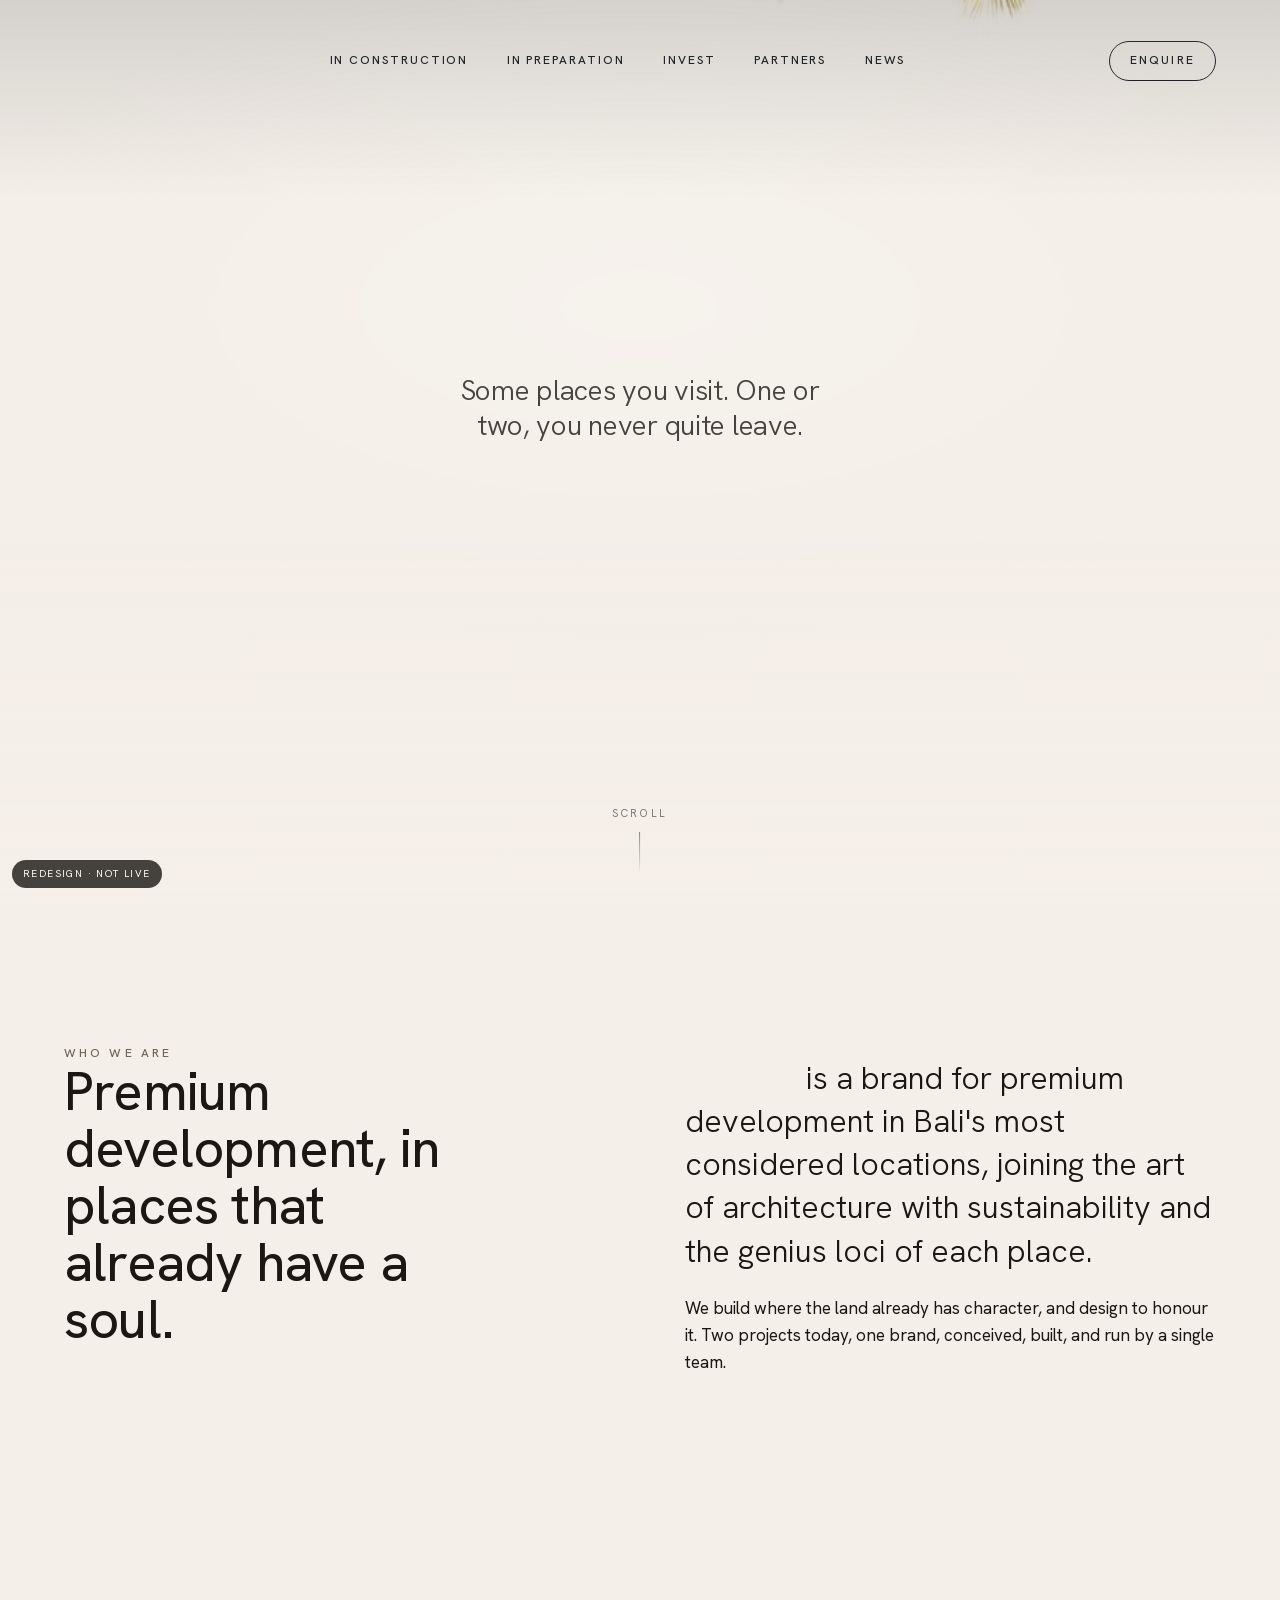
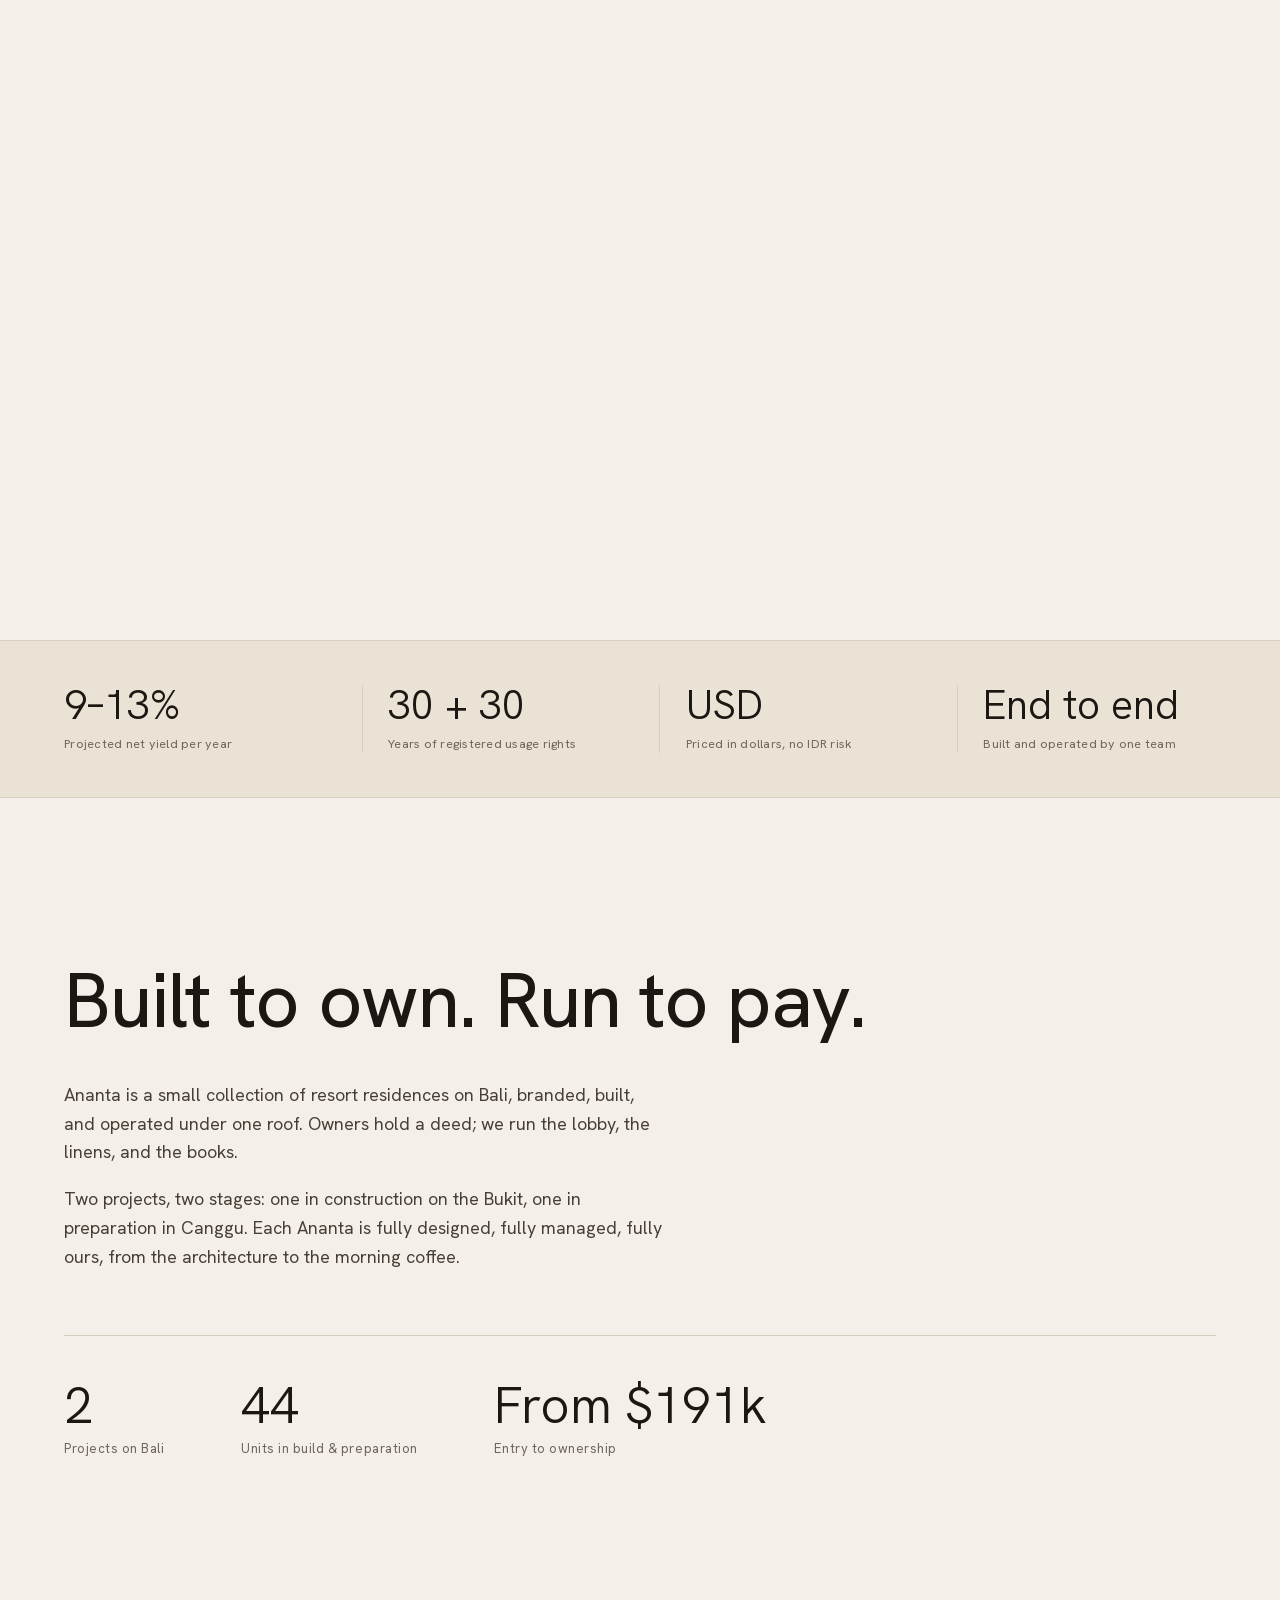
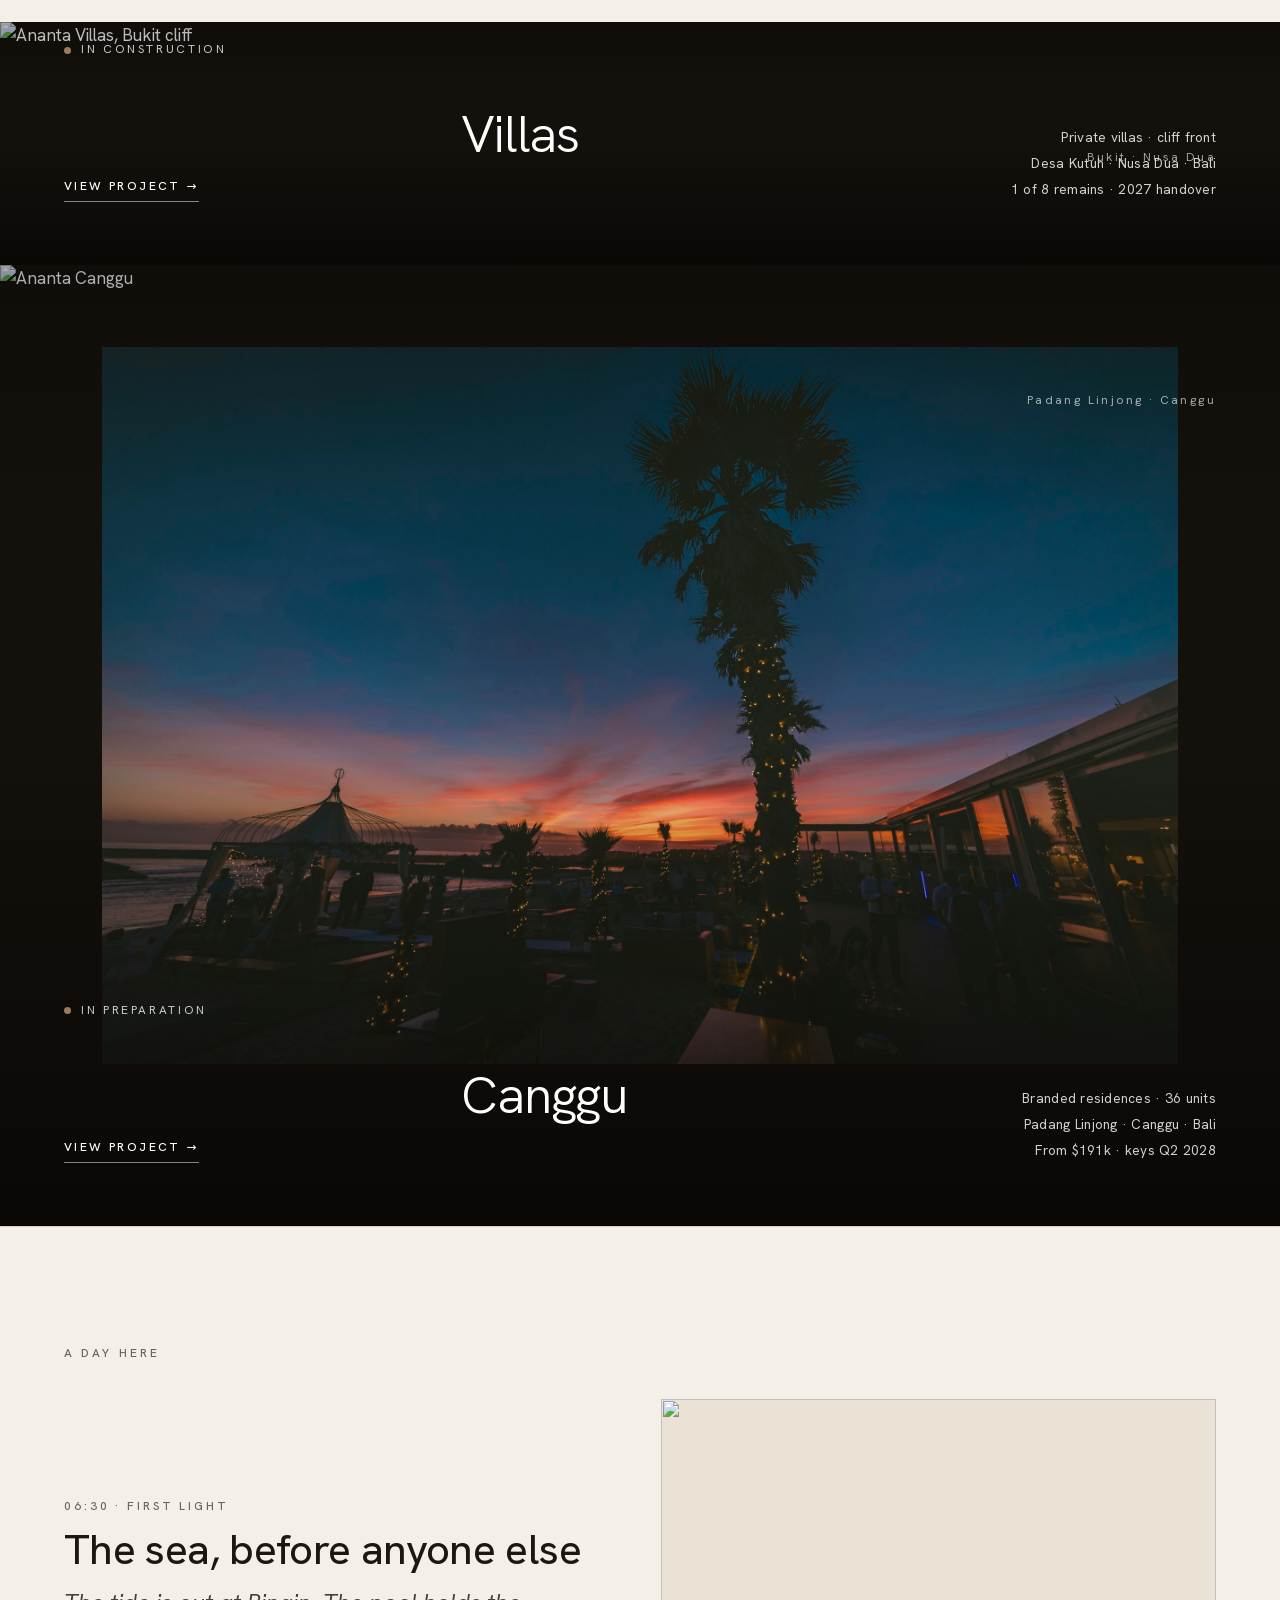
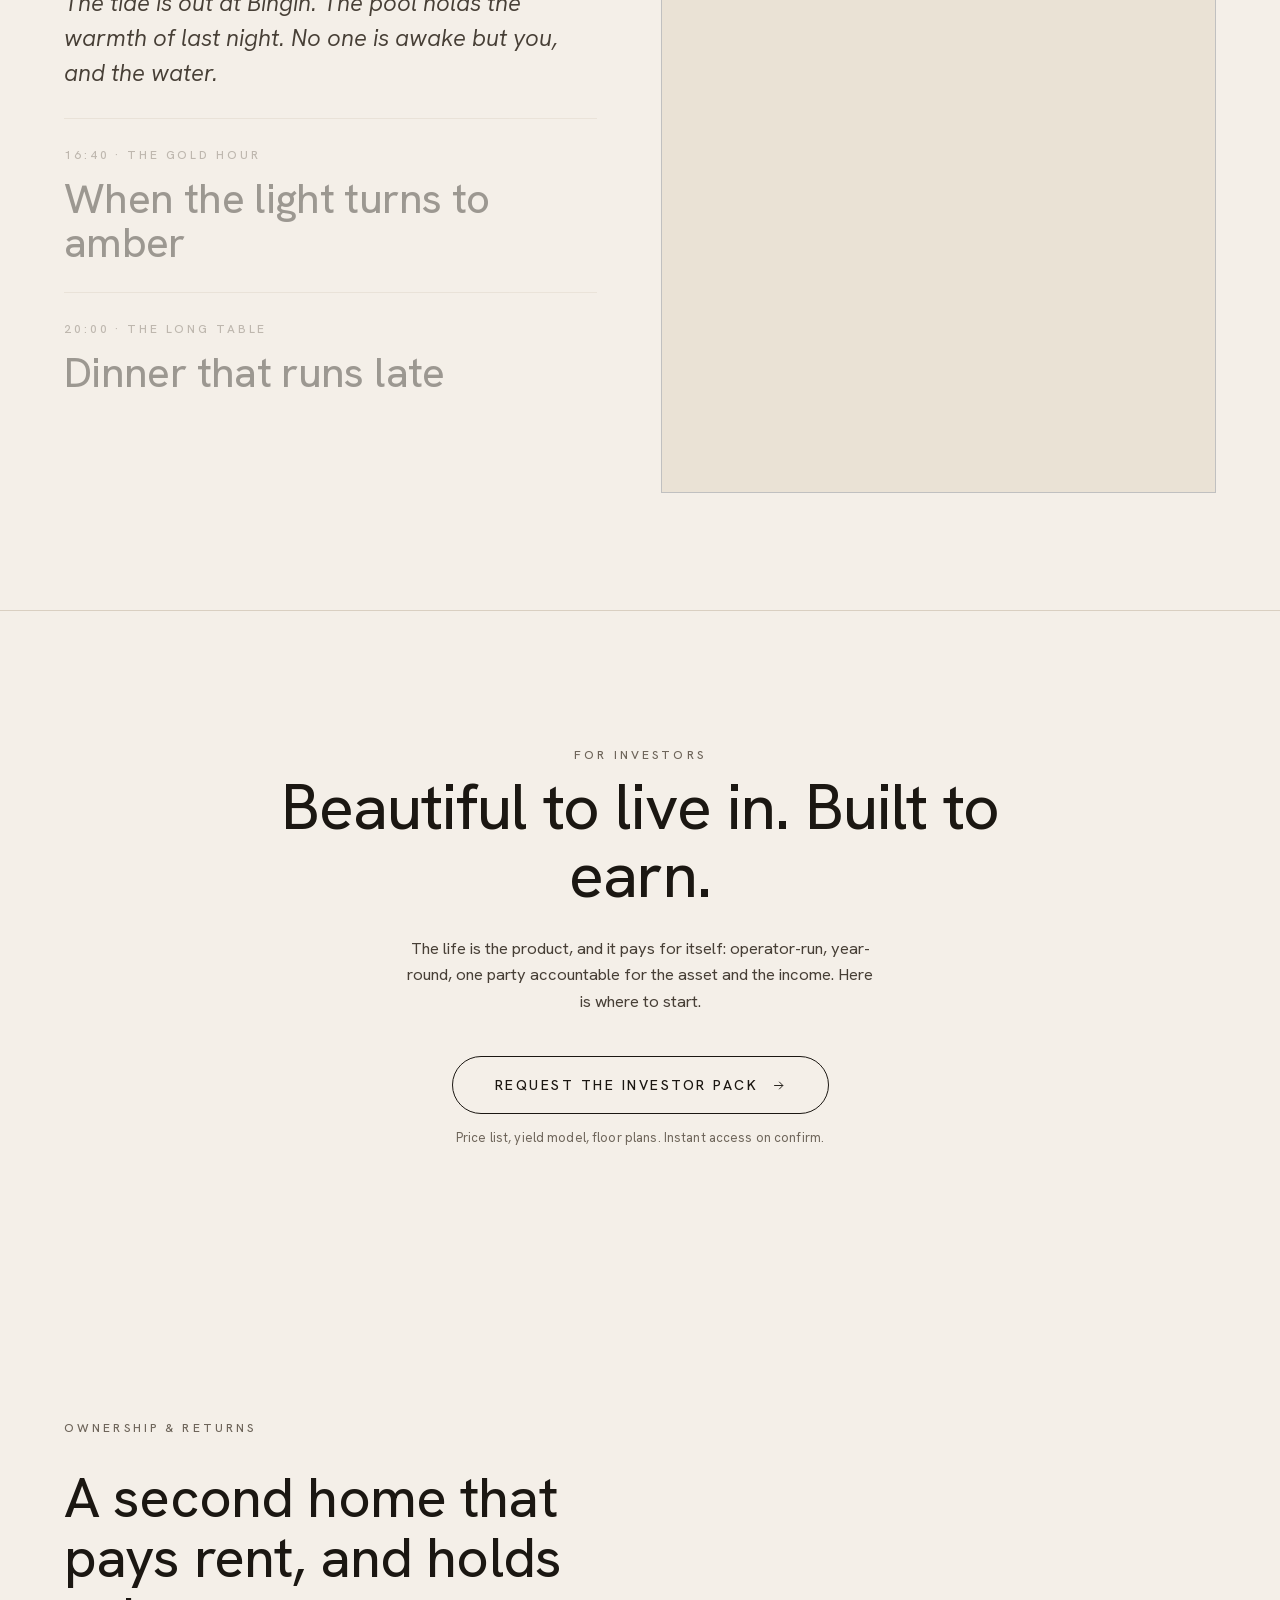
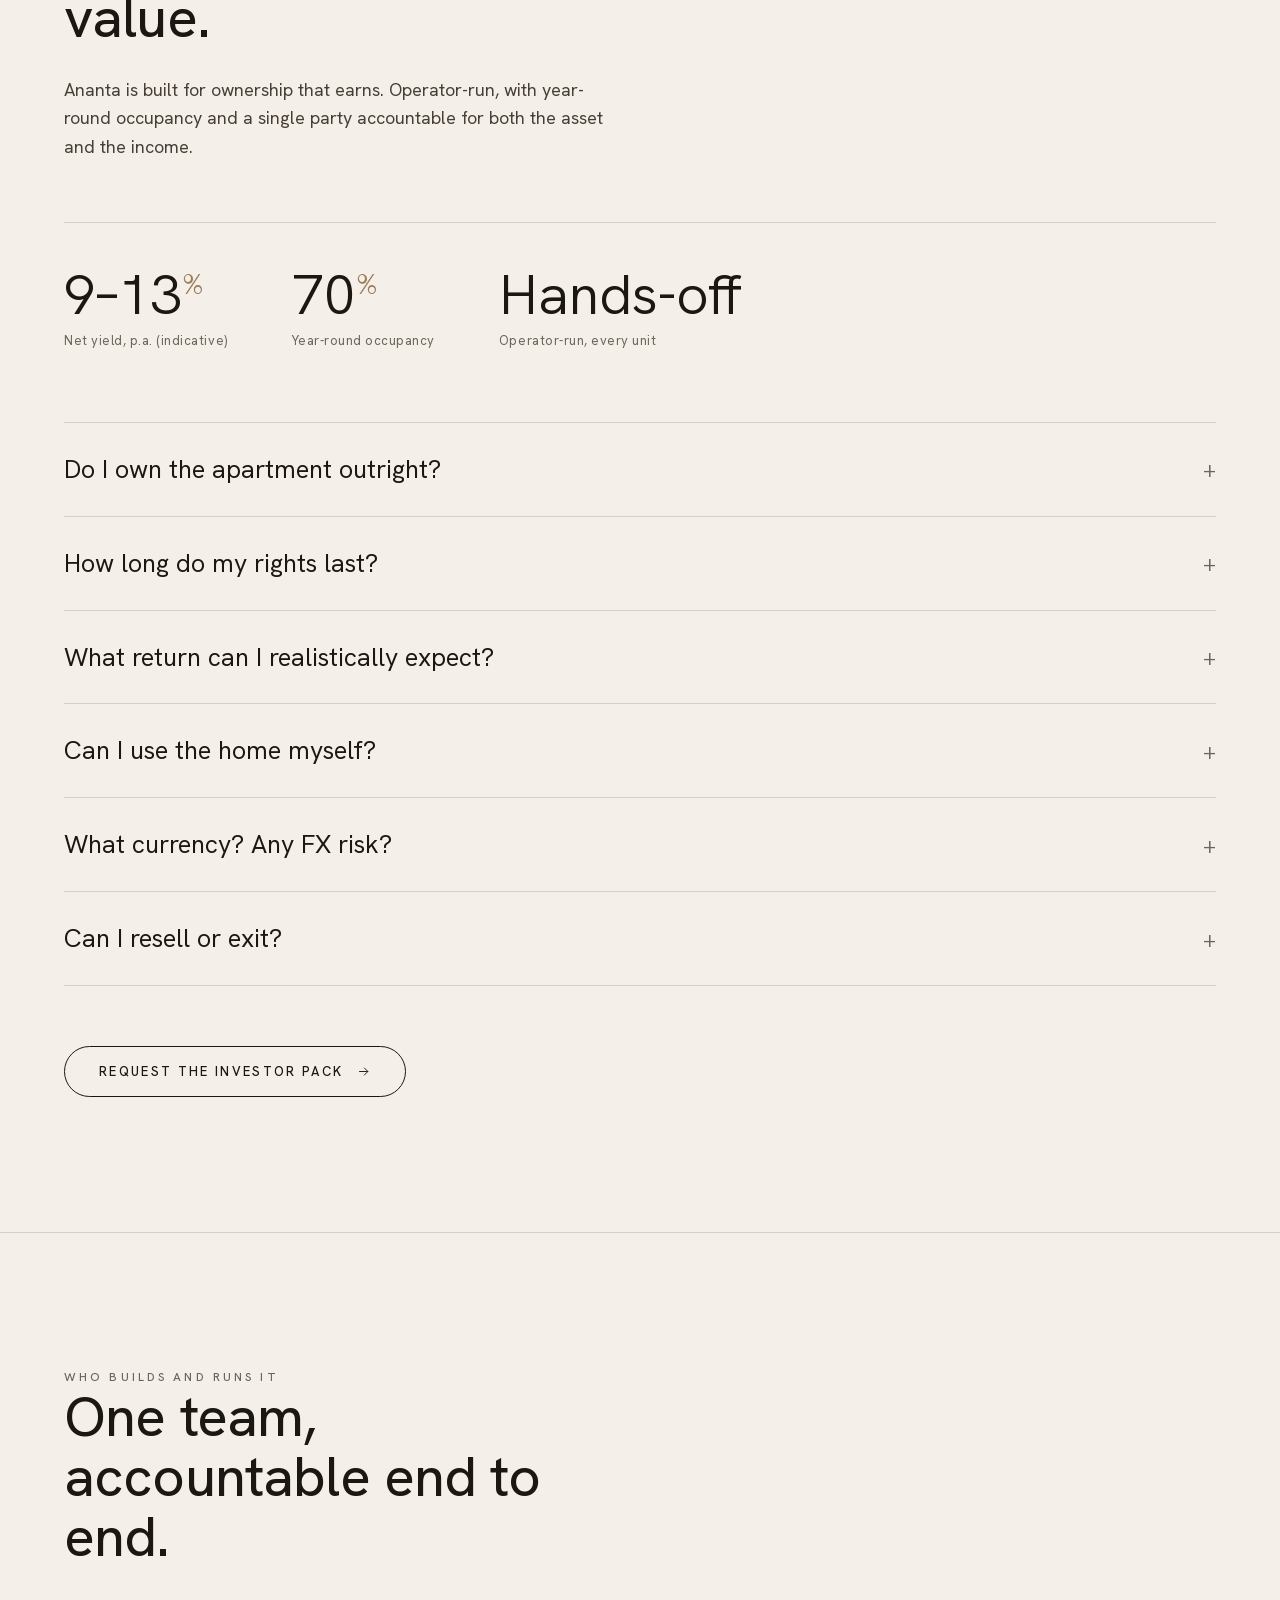
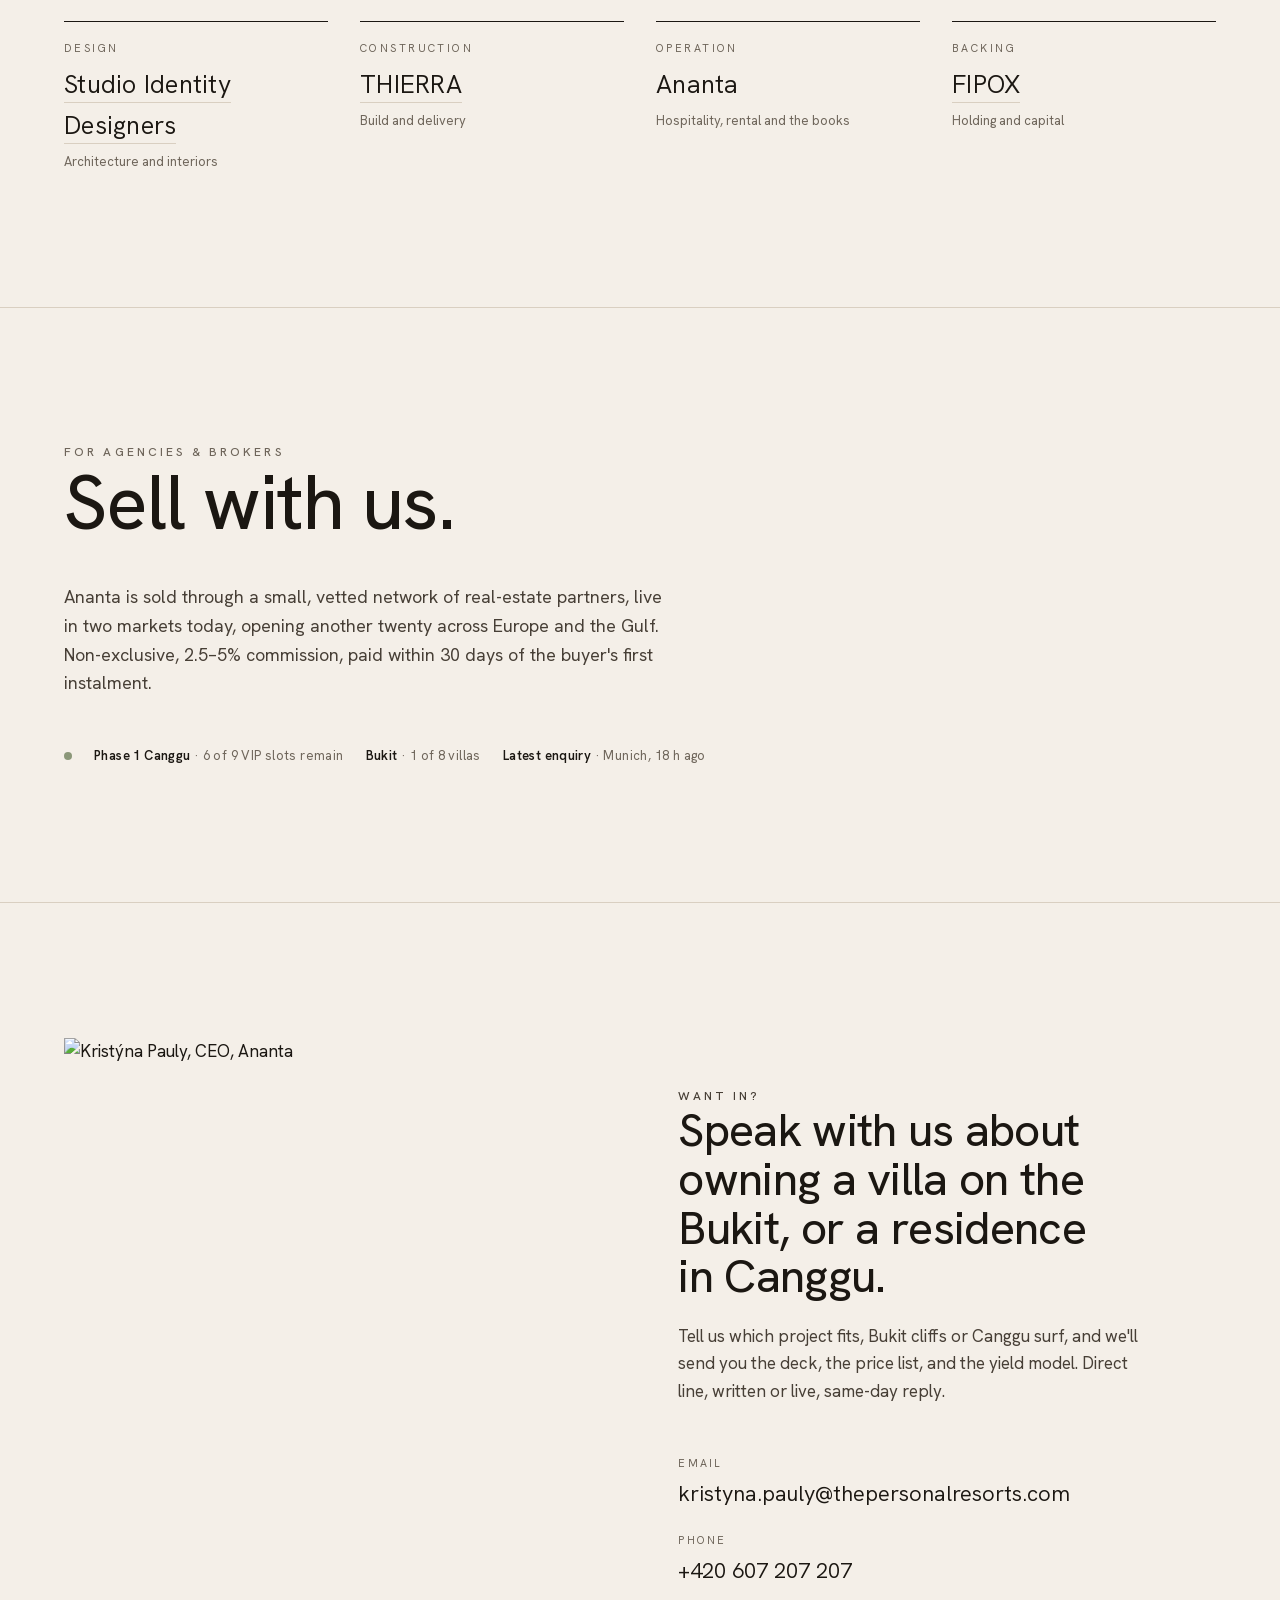
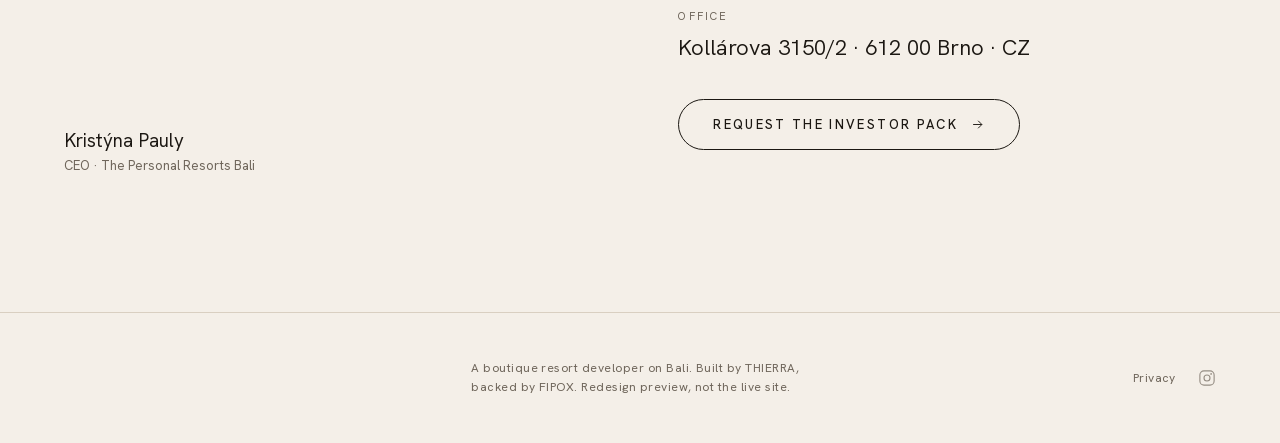
==== commit 72a211e4: "Lifestyle: replace 3 full-bleed panels with compact hover-reveal moments (text list + image swap on " ====
--- a/index.html
+++ b/index.html
@@ -176,34 +176,37 @@
   </a>
 </section>
 
-<!-- LIFESTYLE — a day on the island -->
-<section class="panel">
-  <div class="panel__media" data-clip><img src="/villas/render-pool.jpg" alt="The cliff pool at first light" loading="lazy"></div>
-  <div class="panel__scrim"></div>
-  <div class="panel__cap">
-    <p class="panel__time" data-reveal>06:30 · First light</p>
-    <h2 class="panel__title display" data-split>The sea before anyone else</h2>
-    <p class="panel__sensory sensory" data-reveal>The tide is out at Bingin. The pool holds the warmth of last night. No one is awake but you, and the water.</p>
-  </div>
-</section>
-
-<section class="panel">
-  <div class="panel__media" data-clip><img src="/beachclub-amber.jpg" alt="The beach club in the gold hour" loading="lazy"></div>
-  <div class="panel__scrim"></div>
-  <div class="panel__cap">
-    <p class="panel__time" data-reveal>16:40 · The gold hour</p>
-    <h2 class="panel__title display" data-split>When the light turns to amber</h2>
-    <p class="panel__sensory sensory" data-reveal>Frangipani on the path. The afternoon goes amber, then rose. Somewhere below, the last longboards come in.</p>
-  </div>
-</section>
-
-<section class="panel">
-  <div class="panel__media" data-clip><img src="/villas/render-living.jpg" alt="The long table in the evening" loading="lazy"></div>
-  <div class="panel__scrim"></div>
-  <div class="panel__cap">
-    <p class="panel__time" data-reveal>20:00 · The long table</p>
-    <h2 class="panel__title display" data-split>The part the brochure never sold</h2>
-    <p class="panel__sensory sensory" data-reveal>Dinner under the open roof, salt still on your skin. Nobody is checking the time. This is the part you came for.</p>
+<!-- LIFESTYLE — a day on the island, compact hover-reveal (text list left, image swaps on hover) -->
+<section class="moments" aria-label="A day at Ananta">
+  <div class="wrap">
+    <p class="eyebrow" data-reveal>A day here</p>
+    <div class="moments__grid">
+      <ul class="moments__list" data-moments>
+        <li class="moments__item is-active" data-i="0">
+          <span class="moments__time">06:30 · First light</span>
+          <h3 class="moments__title display">The sea, before anyone else</h3>
+          <p class="moments__copy sensory">The tide is out at Bingin. The pool holds the warmth of last night. No one is awake but you, and the water.</p>
+          <span class="moments__thumb"><img src="/villas/render-pool.jpg" alt="The cliff pool at first light" loading="lazy"></span>
+        </li>
+        <li class="moments__item" data-i="1">
+          <span class="moments__time">16:40 · The gold hour</span>
+          <h3 class="moments__title display">When the light turns to amber</h3>
+          <p class="moments__copy sensory">Frangipani on the path. The afternoon goes amber, then rose. Somewhere below, the last longboards come in.</p>
+          <span class="moments__thumb"><img src="/beachclub-amber.jpg" alt="The beach club in the gold hour" loading="lazy"></span>
+        </li>
+        <li class="moments__item" data-i="2">
+          <span class="moments__time">20:00 · The long table</span>
+          <h3 class="moments__title display">Dinner that runs late</h3>
+          <p class="moments__copy sensory">Dinner under the open roof, salt still on your skin. Nobody is checking the time. This is the part you came for.</p>
+          <span class="moments__thumb"><img src="/villas/render-living.jpg" alt="The long table in the evening" loading="lazy"></span>
+        </li>
+      </ul>
+      <div class="moments__media" aria-hidden="true">
+        <figure class="moments__shot is-active"><img src="/villas/render-pool.jpg" alt="" loading="lazy"></figure>
+        <figure class="moments__shot"><img src="/beachclub-amber.jpg" alt="" loading="lazy"></figure>
+        <figure class="moments__shot"><img src="/villas/render-living.jpg" alt="" loading="lazy"></figure>
+      </div>
+    </div>
   </div>
 </section>
 
--- a/site.css
+++ b/site.css
@@ -191,6 +191,35 @@
 .panel__title{font-family:var(--serif);font-weight:330;font-size:clamp(34px,5.2vw,78px);line-height:1.05;color:#fff;margin-bottom:22px}
 .panel__sensory{color:rgba(255,255,255,.88);max-width:40ch}
 
+/* lifestyle moments — compact hover-reveal (replaces 3 full-bleed panels on the landing).
+   Desktop: text list left, image right that swaps on hover. Mobile: stacked cards (img + text). */
+.moments{padding:clamp(80px,13vh,150px) var(--pad);border-top:1px solid var(--line);background:var(--cream)}
+.moments .eyebrow{margin-bottom:clamp(26px,4vh,44px)}
+.moments__grid{display:grid;grid-template-columns:1fr 1.04fr;gap:clamp(30px,5vw,84px);align-items:center}
+.moments__list{list-style:none}
+.moments__item{padding:clamp(20px,3vh,30px) 0;border-top:1px solid var(--line)}
+.moments__item:first-child{border-top:0}
+.moments__time{display:block;font-family:var(--sans);font-weight:500;font-size:12px;letter-spacing:.24em;text-transform:uppercase;color:var(--soft);margin-bottom:12px}
+.moments__title{font-size:clamp(26px,3.3vw,44px);line-height:1.04;color:var(--ink)}
+.moments__copy{margin-top:14px;max-width:44ch;color:#473f36}
+.moments__thumb{display:none}
+.moments__media{position:relative;aspect-ratio:4 / 5;overflow:hidden;background:var(--cream-2)}
+.moments__shot{position:absolute;inset:0;margin:0;opacity:0;transition:opacity .6s var(--ease)}
+.moments__shot.is-active{opacity:1}
+.moments__shot img{width:100%;height:100%;object-fit:cover}
+@media(hover:hover) and (min-width:861px){
+  .moments__item{opacity:.4;cursor:pointer;transition:opacity .4s var(--ease)}
+  .moments__item.is-active{opacity:1}
+  .moments__copy{display:none}
+  .moments__item.is-active .moments__copy{display:block}
+}
+@media(max-width:860px){
+  .moments__grid{grid-template-columns:1fr;gap:0}
+  .moments__media{display:none}
+  .moments__thumb{display:block;margin-top:18px;aspect-ratio:16 / 10;overflow:hidden}
+  .moments__thumb img{width:100%;height:100%;object-fit:cover}
+}
+
 /* invest */
 .invest .eyebrow{margin-bottom:30px}
 .invest__head{font-size:clamp(30px,4.4vw,60px);max-width:18ch}
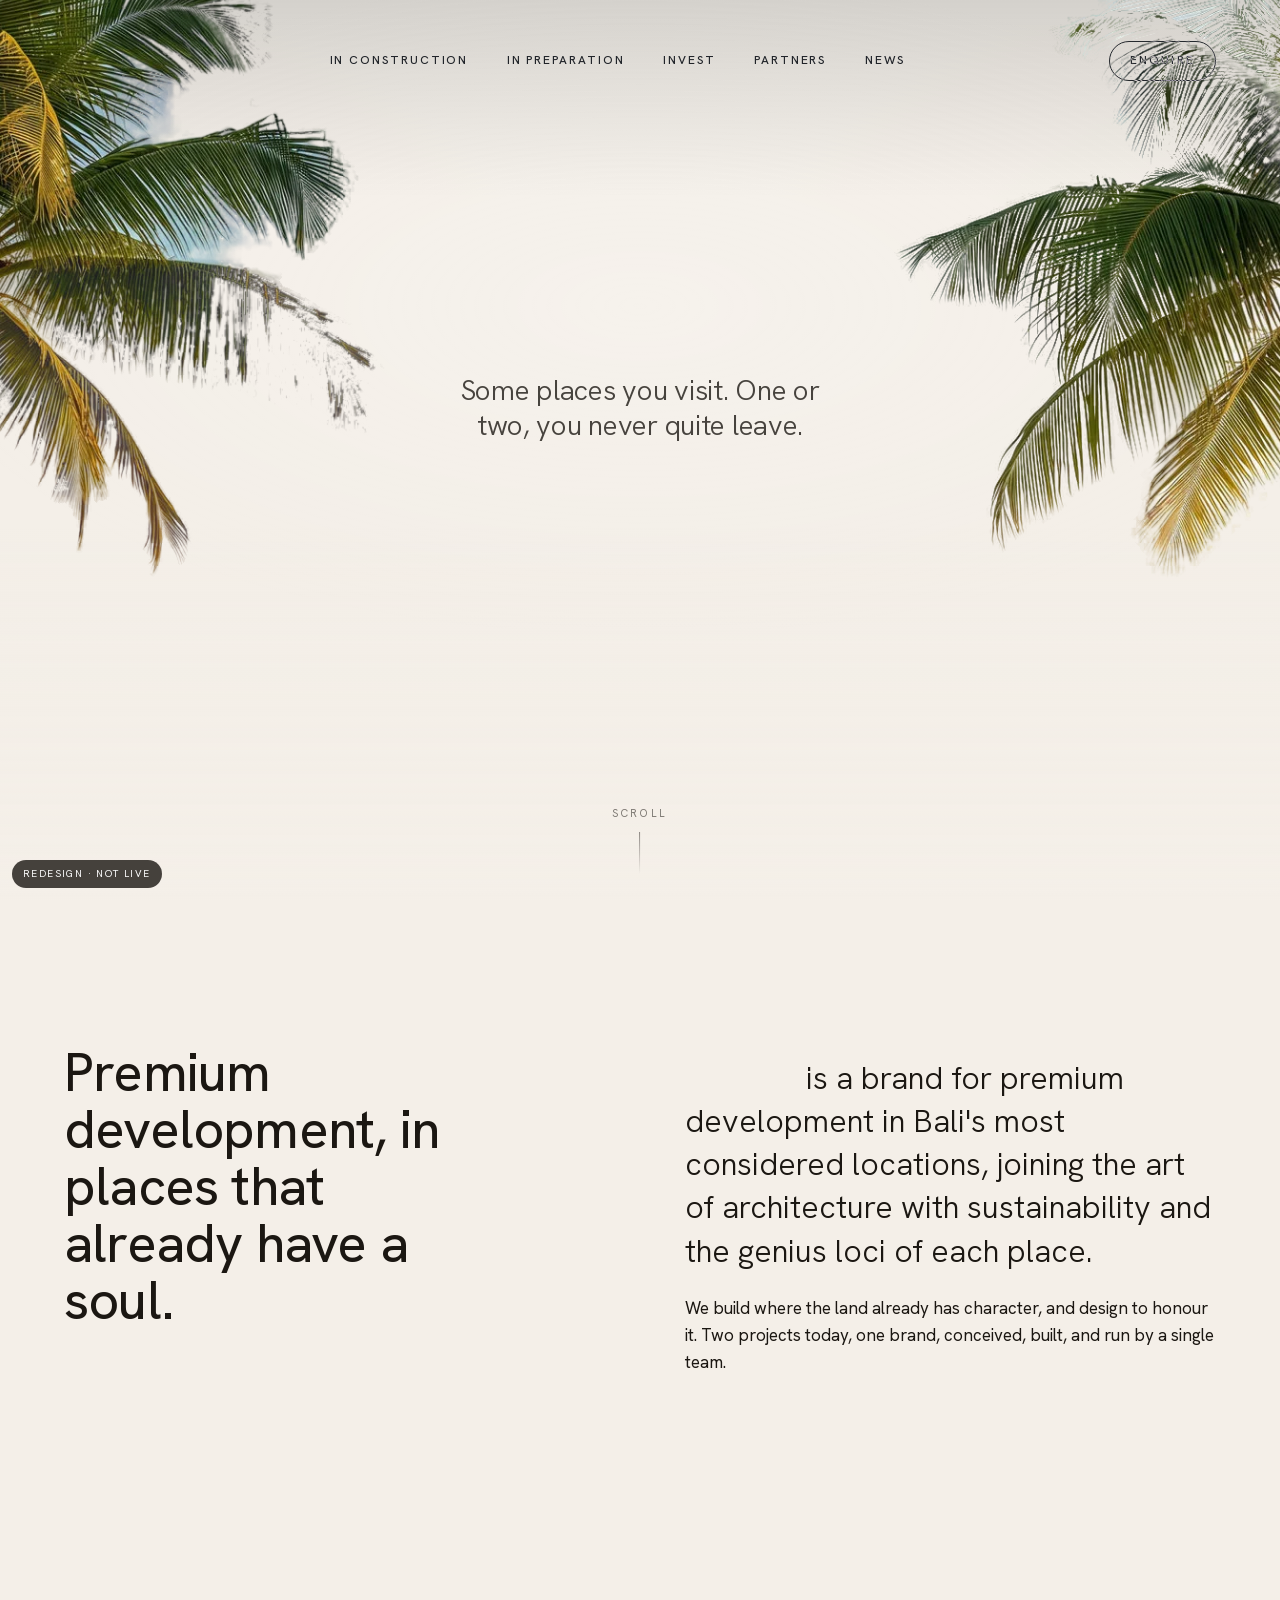
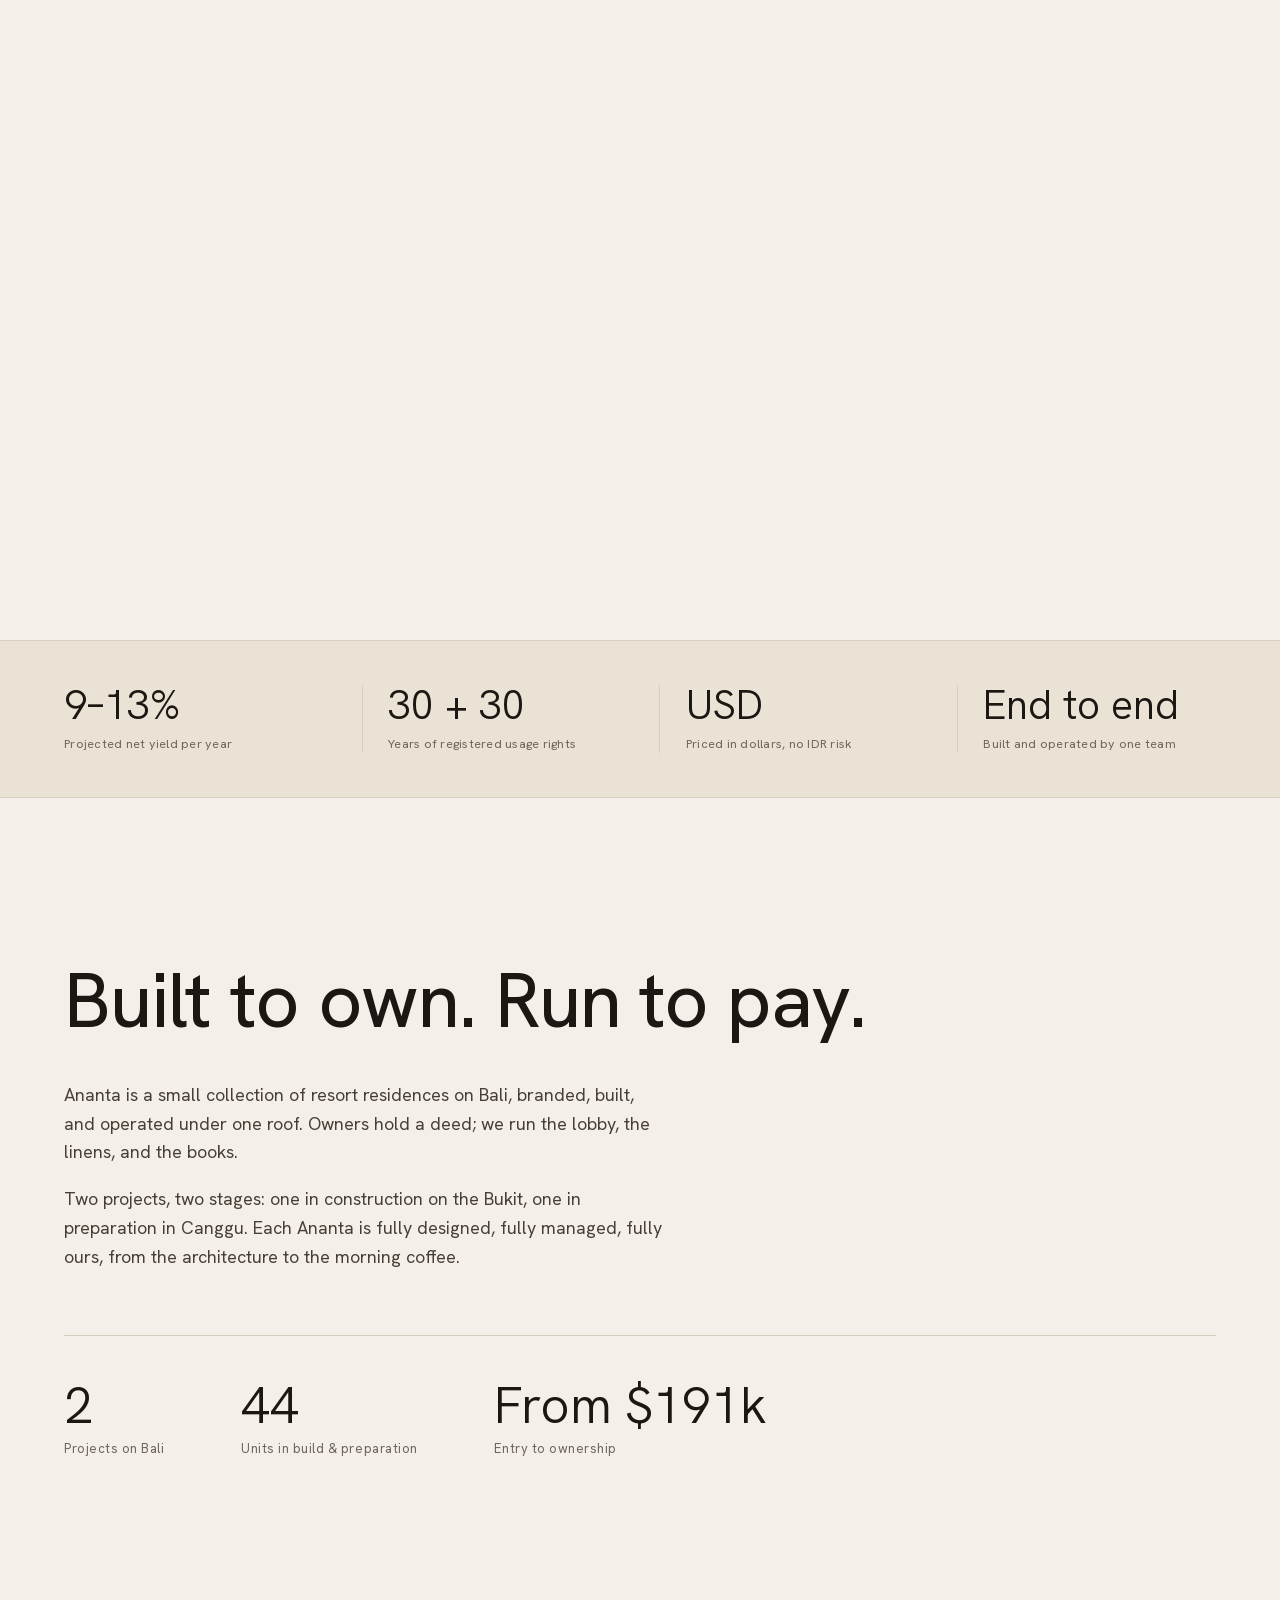
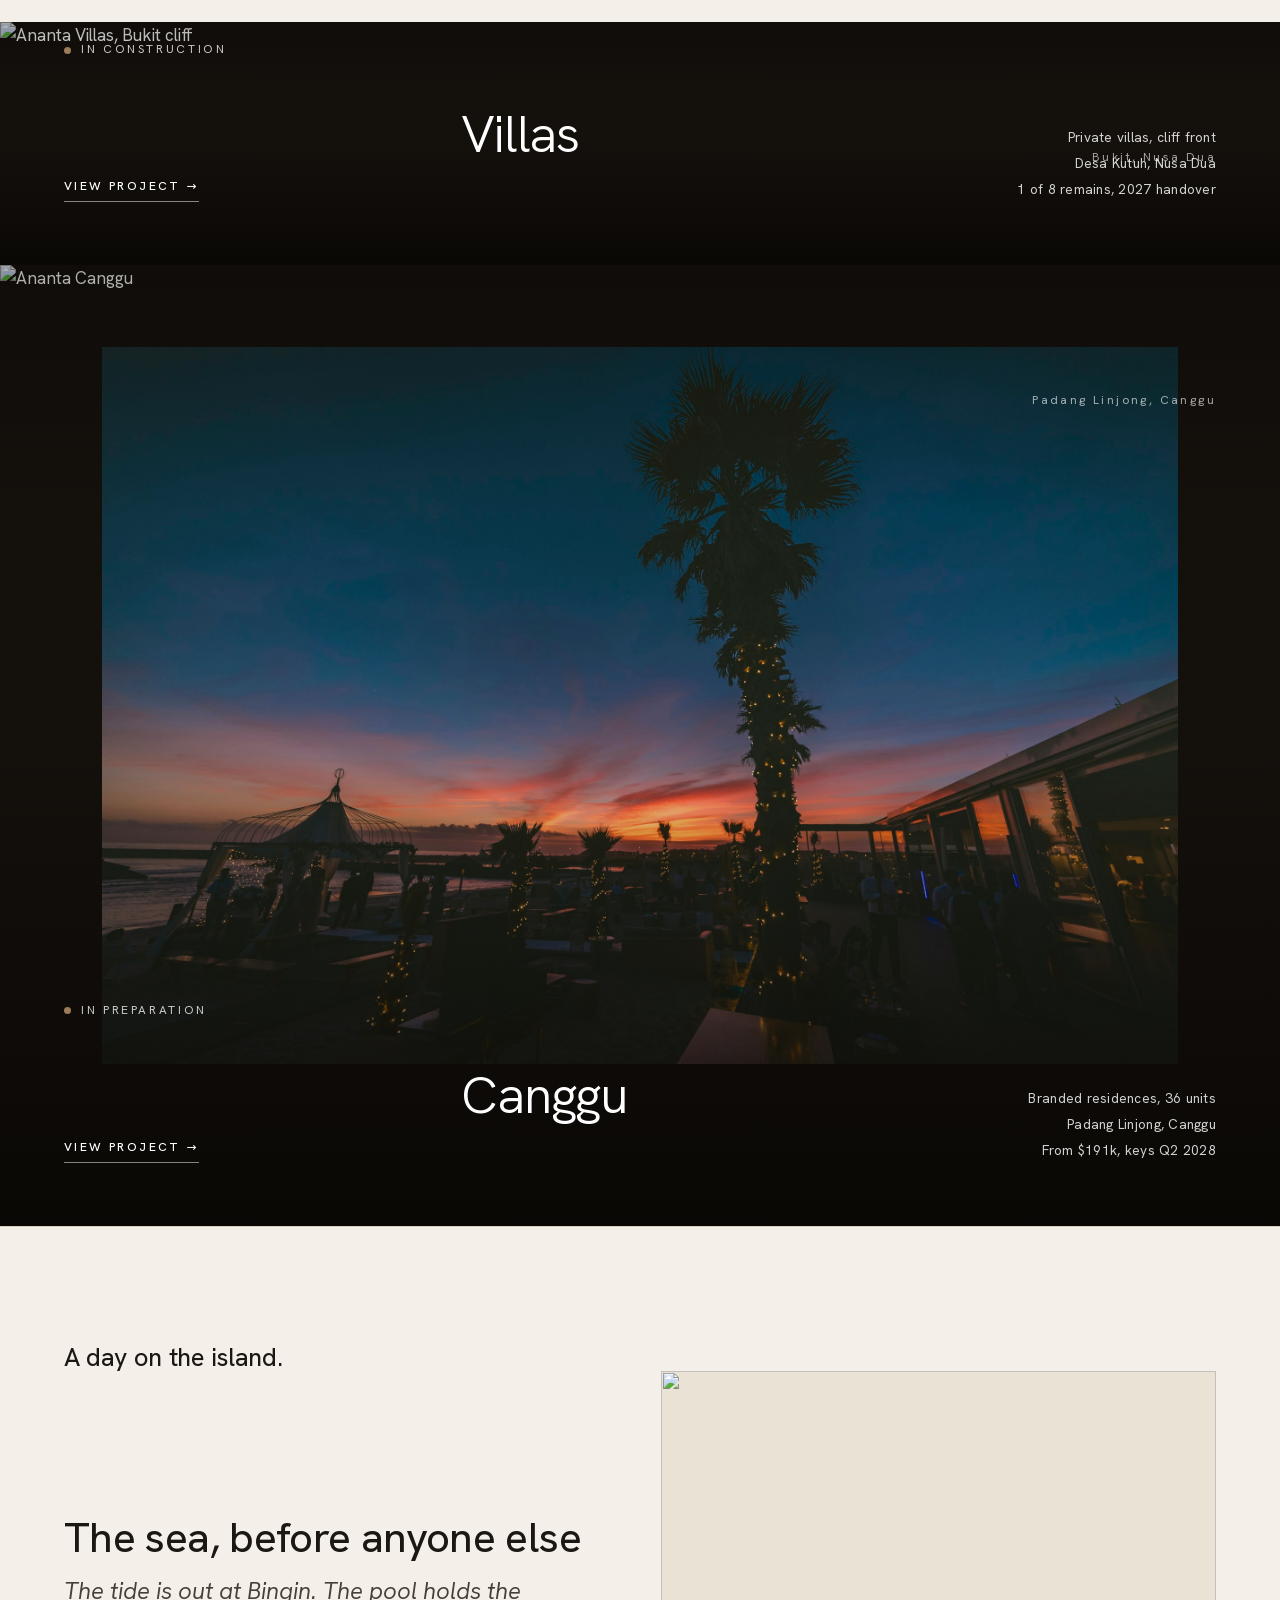
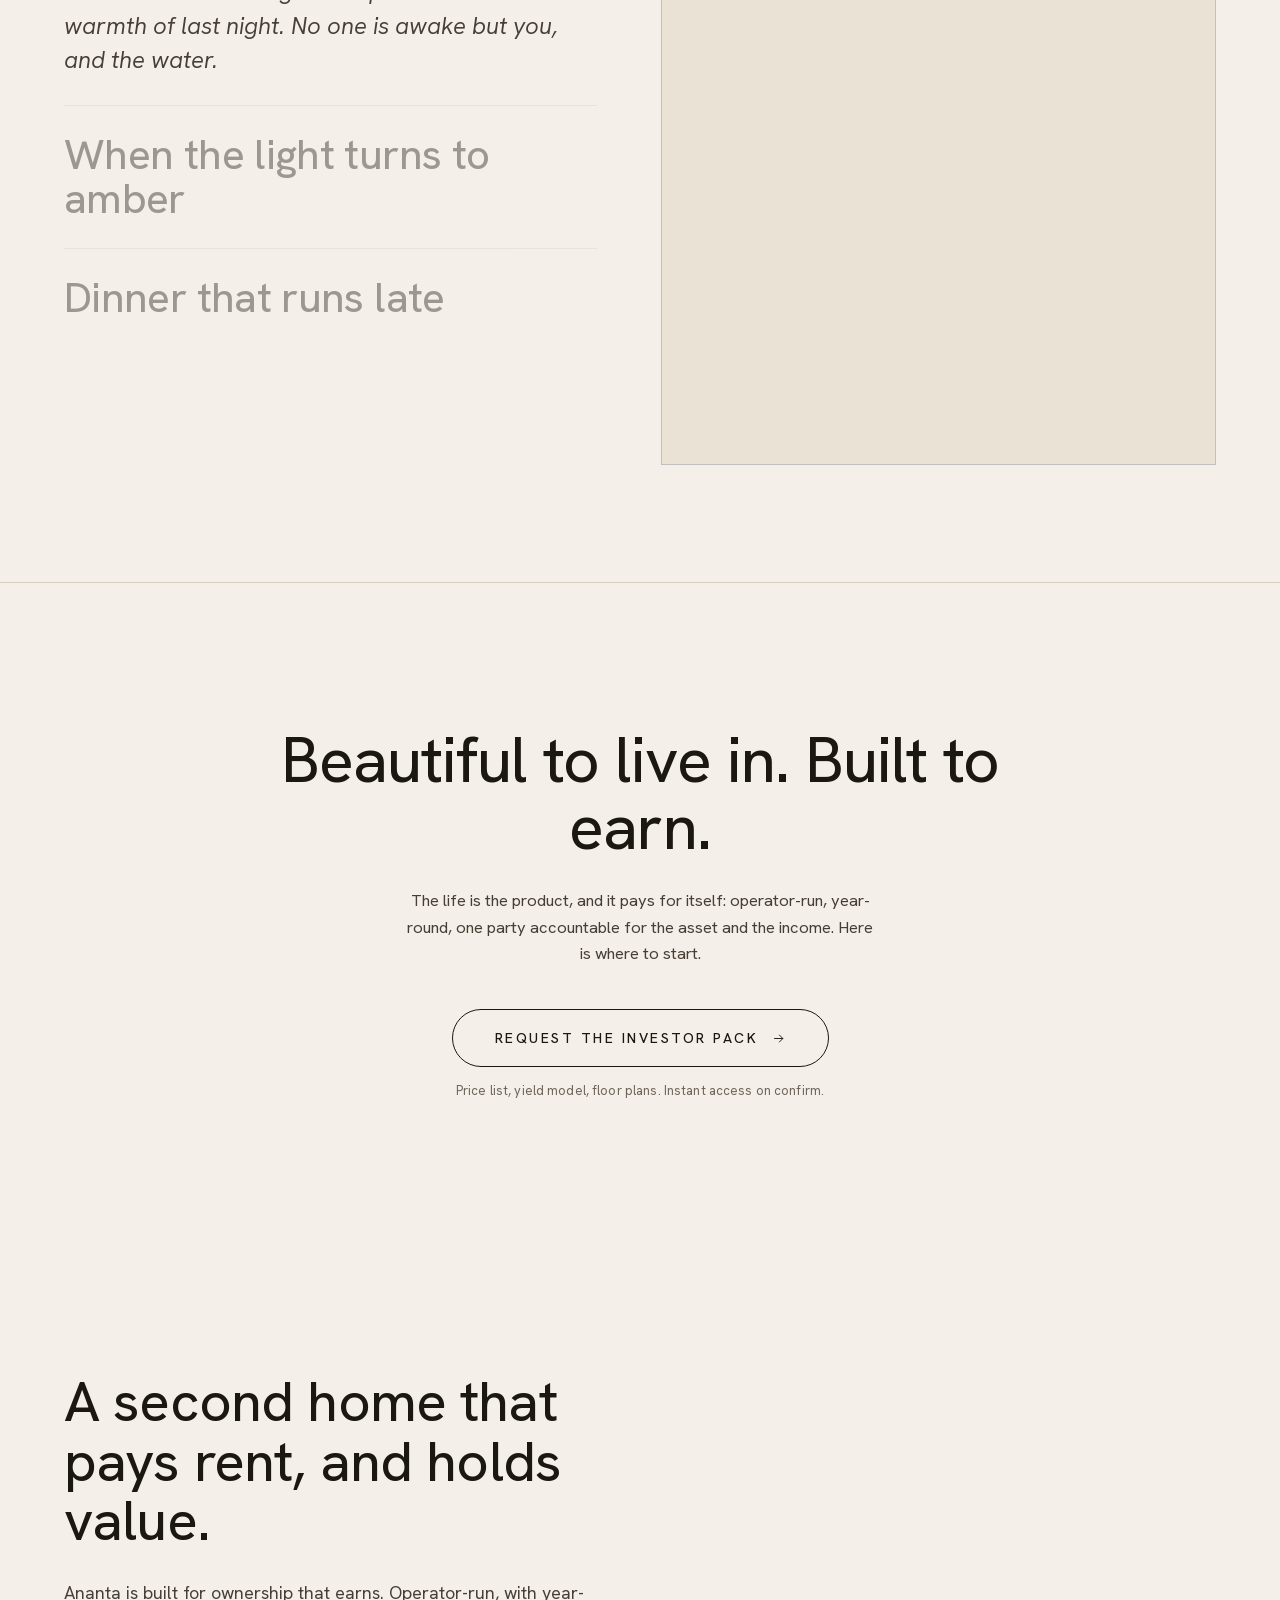
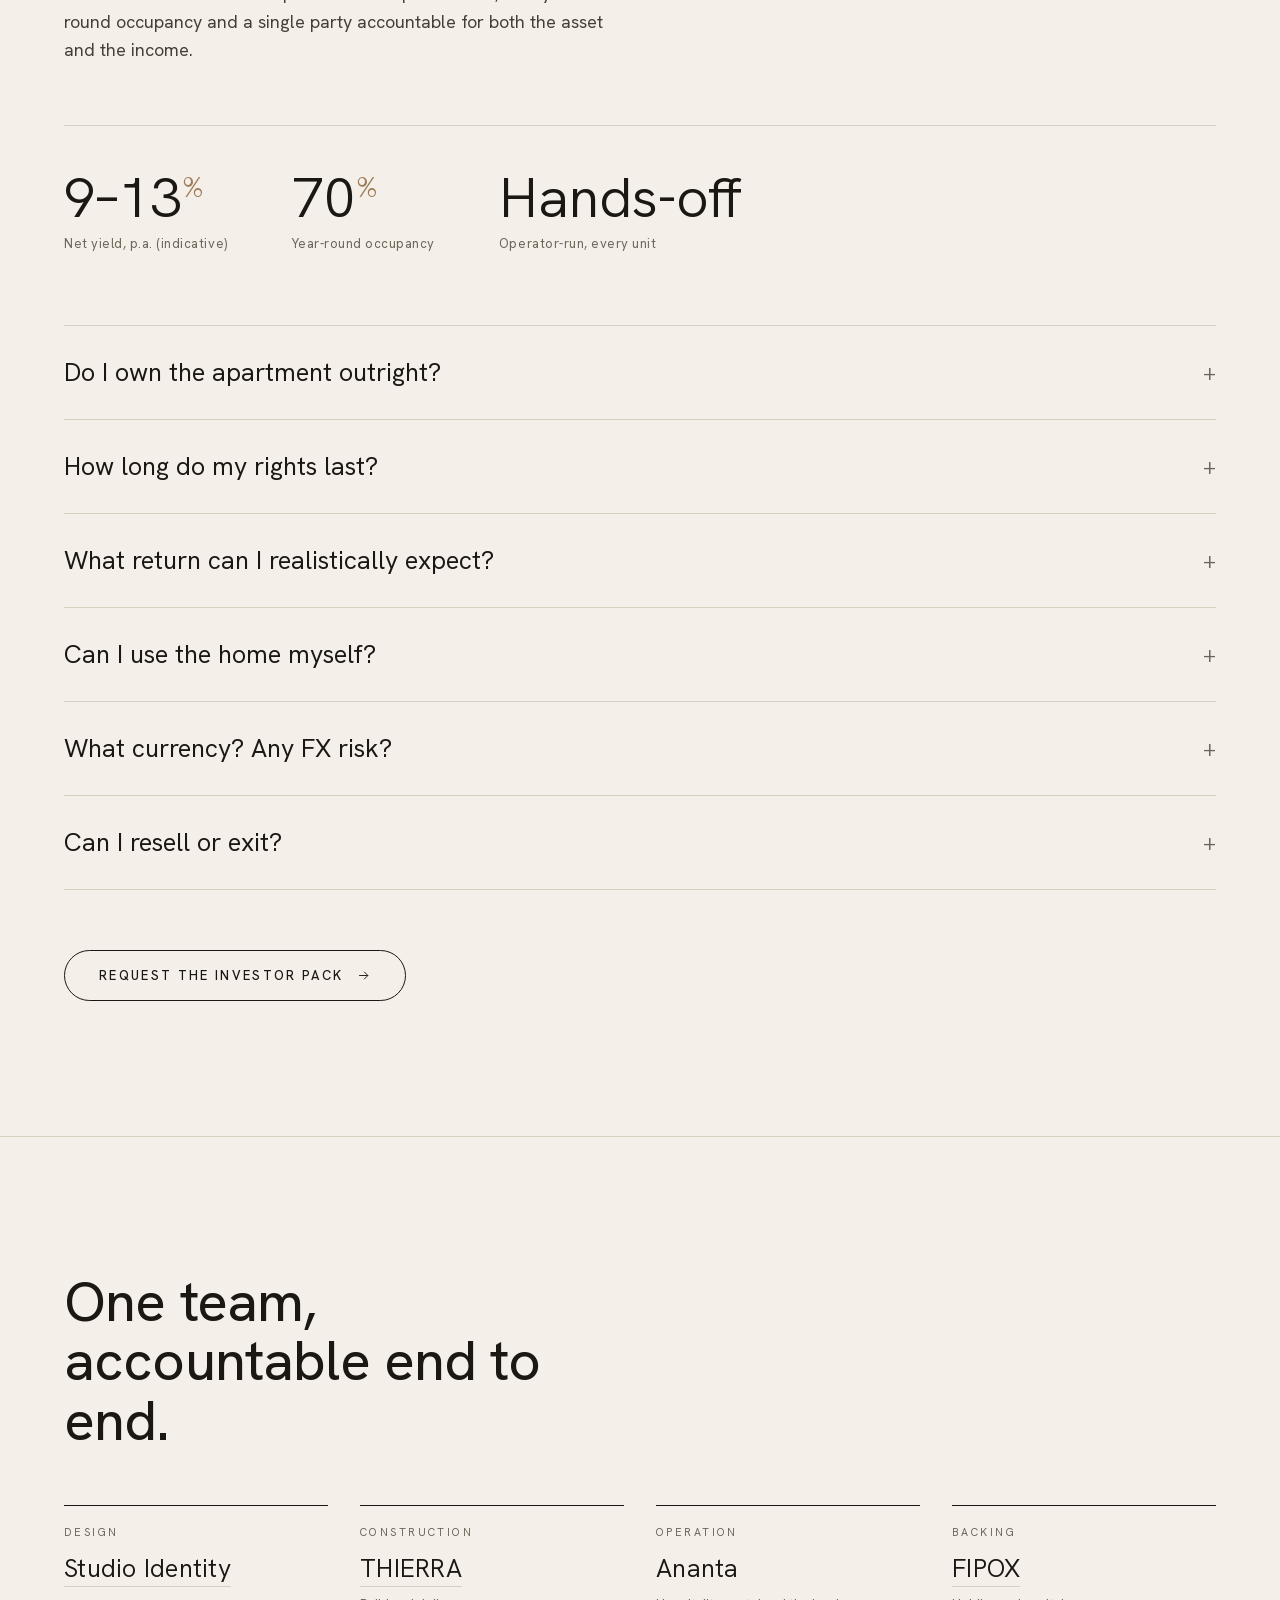
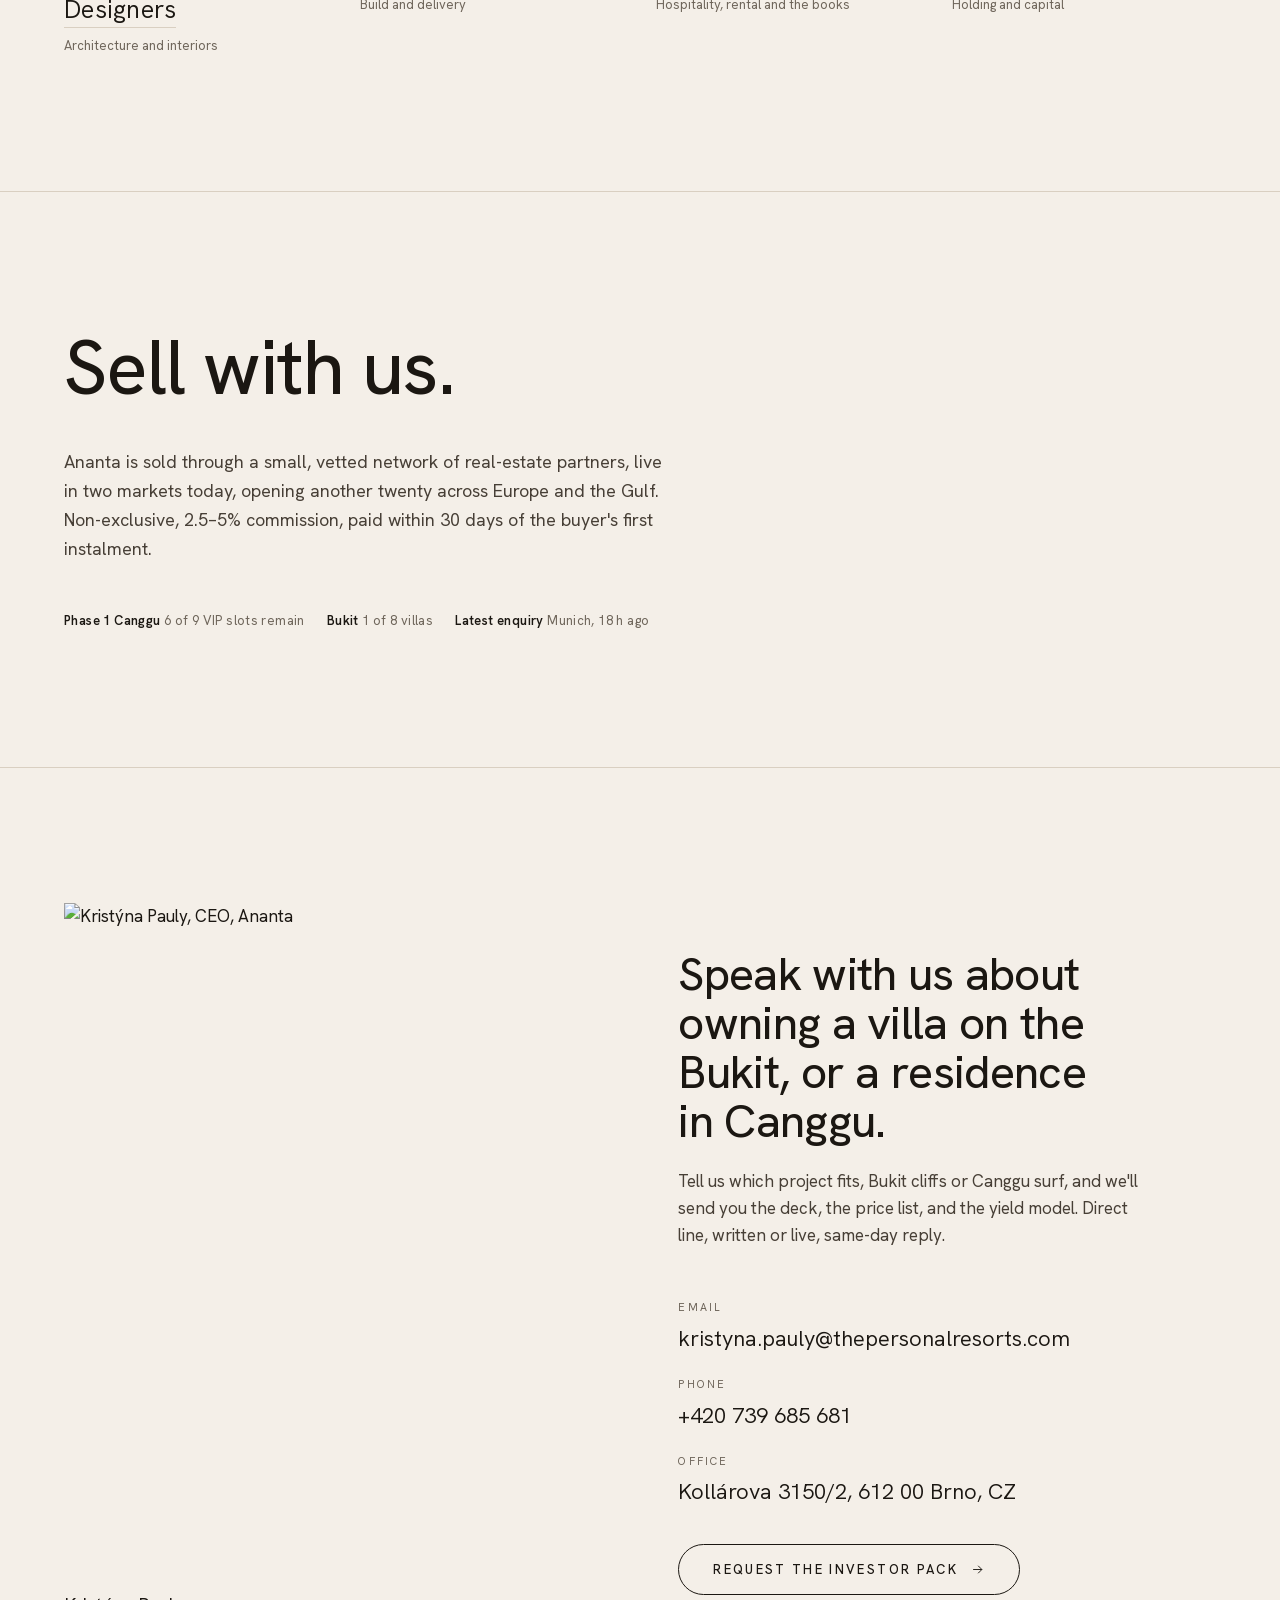
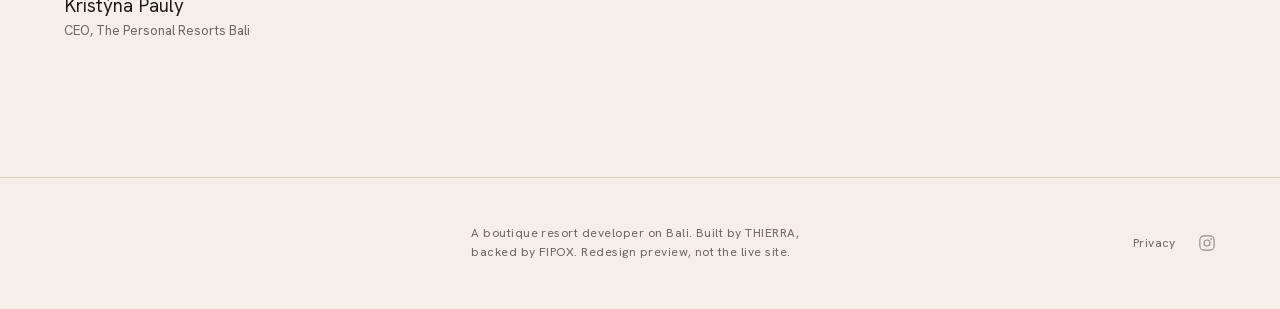
==== commit 7400fedf: "Contact: update Kristýna's phone to +420 739 685 681 across landing + both subpages (EN pages carrie" ====
--- a/index.html
+++ b/index.html
@@ -80,7 +80,6 @@
   <div class="wrap">
     <div class="brandintro__grid">
       <div>
-        <p class="eyebrow" data-reveal>Who we are</p>
         <h2 class="brandintro__head display" data-split>Premium development, in places that already have a soul.</h2>
       </div>
       <div class="brandintro__body">
@@ -134,7 +133,7 @@
       <figure class="showcase__shot showcase__shot--inset"><img src="/villas/render-bedroom.jpg" alt="" loading="lazy"></figure>
     </div>
     <div class="showcase__scrim"></div>
-    <div class="showcase__count">Bukit · Nusa Dua</div>
+    <div class="showcase__count">Bukit, Nusa Dua</div>
     <div class="showcase__body">
       <div>
         <div class="project__status">In construction</div>
@@ -142,9 +141,9 @@
         <span class="project__cta">View project →</span>
       </div>
       <ul class="project__meta" data-reveal>
-        <li>Private villas · cliff front</li>
-        <li>Desa Kutuh · Nusa Dua · Bali</li>
-        <li>1 of 8 remains · 2027 handover</li>
+        <li>Private villas, cliff front</li>
+        <li>Desa Kutuh, Nusa Dua</li>
+        <li>1 of 8 remains, 2027 handover</li>
       </ul>
     </div>
   </a>
@@ -160,7 +159,7 @@
       <figure class="showcase__shot showcase__shot--inset"><img src="/apartments/render-palms.jpg" alt="" loading="lazy"></figure>
     </div>
     <div class="showcase__scrim"></div>
-    <div class="showcase__count">Padang Linjong · Canggu</div>
+    <div class="showcase__count">Padang Linjong, Canggu</div>
     <div class="showcase__body">
       <div>
         <div class="project__status">In preparation</div>
@@ -168,9 +167,9 @@
         <span class="project__cta">View project →</span>
       </div>
       <ul class="project__meta" data-reveal>
-        <li>Branded residences · 36 units</li>
-        <li>Padang Linjong · Canggu · Bali</li>
-        <li>From $191k · keys Q2 2028</li>
+        <li>Branded residences, 36 units</li>
+        <li>Padang Linjong, Canggu</li>
+        <li>From $191k, keys Q2 2028</li>
       </ul>
     </div>
   </a>
@@ -179,23 +178,20 @@
 <!-- LIFESTYLE — a day on the island, compact hover-reveal (text list left, image swaps on hover) -->
 <section class="moments" aria-label="A day at Ananta">
   <div class="wrap">
-    <p class="eyebrow" data-reveal>A day here</p>
+    <h2 class="moments__head display" data-split>A day on the island.</h2>
     <div class="moments__grid">
       <ul class="moments__list" data-moments>
         <li class="moments__item is-active" data-i="0">
-          <span class="moments__time">06:30 · First light</span>
           <h3 class="moments__title display">The sea, before anyone else</h3>
           <p class="moments__copy sensory">The tide is out at Bingin. The pool holds the warmth of last night. No one is awake but you, and the water.</p>
           <span class="moments__thumb"><img src="/villas/render-pool.jpg" alt="The cliff pool at first light" loading="lazy"></span>
         </li>
         <li class="moments__item" data-i="1">
-          <span class="moments__time">16:40 · The gold hour</span>
           <h3 class="moments__title display">When the light turns to amber</h3>
           <p class="moments__copy sensory">Frangipani on the path. The afternoon goes amber, then rose. Somewhere below, the last longboards come in.</p>
           <span class="moments__thumb"><img src="/beachclub-amber.jpg" alt="The beach club in the gold hour" loading="lazy"></span>
         </li>
         <li class="moments__item" data-i="2">
-          <span class="moments__time">20:00 · The long table</span>
           <h3 class="moments__title display">Dinner that runs late</h3>
           <p class="moments__copy sensory">Dinner under the open roof, salt still on your skin. Nobody is checking the time. This is the part you came for.</p>
           <span class="moments__thumb"><img src="/villas/render-living.jpg" alt="The long table in the evening" loading="lazy"></span>
@@ -213,7 +209,6 @@
 <!-- FOR INVESTORS — bridge from the life to the return, with a clear deck CTA -->
 <section class="section section--cream bridge" id="for-investors" style="border-top:1px solid var(--line)">
   <div class="wrap bridge__inner">
-    <p class="eyebrow" data-reveal>For investors</p>
     <h2 class="bridge__head display" data-split>Beautiful to live in. Built to earn.</h2>
     <p class="bridge__lead" data-reveal>The life is the product, and it pays for itself: operator-run, year-round, one party accountable for the asset and the income. Here is where to start.</p>
     <div class="bridge__cta" data-reveal>
@@ -227,7 +222,6 @@
 <!-- INVEST -->
 <section class="section section--cream invest" id="invest">
   <div class="wrap">
-    <p class="eyebrow" data-reveal>Ownership &amp; returns</p>
     <h2 class="invest__head display" data-split>A second home that pays rent, and holds value.</h2>
     <p class="invest__lead" data-reveal>Ananta is built for ownership that earns. Operator-run, with year-round occupancy and a single party accountable for both the asset and the income.</p>
     <div class="kpis" data-reveal>
@@ -253,7 +247,6 @@
 <!-- TEAM / WHO BUILDS AND RUNS IT -->
 <section class="section section--cream team" id="team" style="border-top:1px solid var(--line)">
   <div class="wrap">
-    <p class="eyebrow" data-reveal>Who builds and runs it</p>
     <h2 class="team__head display" data-split>One team, accountable end to end.</h2>
     <div class="team__grid" data-reveal>
       <div class="team__item"><span class="team__role">Design</span><strong><a href="https://www.identitydesigners.com/" target="_blank" rel="noopener">Studio Identity Designers</a></strong><span class="team__note">Architecture and interiors</span></div>
@@ -267,14 +260,12 @@
 <!-- PARTNERS -->
 <section class="section section--cream" id="partners" style="border-top:1px solid var(--line)">
   <div class="wrap">
-    <p class="eyebrow" data-reveal>For agencies &amp; brokers</p>
     <h2 class="prolog__head display" data-split>Sell with us.</h2>
     <p class="prolog__body" data-reveal>Ananta is sold through a small, vetted network of real-estate partners, live in two markets today, opening another twenty across Europe and the Gulf. Non-exclusive, 2.5–5% commission, paid within 30 days of the buyer's first instalment.</p>
     <div class="ticker" data-reveal>
-      <span class="ticker__dot" aria-hidden="true"></span>
-      <span><strong>Phase 1 Canggu</strong> · 6 of 9 VIP slots remain</span>
-      <span><strong>Bukit</strong> · 1 of 8 villas</span>
-      <span><strong>Latest enquiry</strong> · Munich, 18 h ago</span>
+      <span><strong>Phase 1 Canggu</strong> 6 of 9 VIP slots remain</span>
+      <span><strong>Bukit</strong> 1 of 8 villas</span>
+      <span><strong>Latest enquiry</strong> Munich, 18 h ago</span>
     </div>
   </div>
 </section>
@@ -284,16 +275,15 @@
   <div class="wrap contact__grid">
     <div class="contact__photo" data-reveal>
       <img src="/kristyna.jpg" alt="Kristýna Pauly, CEO, Ananta">
-      <div class="contact__credit"><strong>Kristýna Pauly</strong>CEO · The Personal Resorts Bali</div>
+      <div class="contact__credit"><strong>Kristýna Pauly</strong>CEO, The Personal Resorts Bali</div>
     </div>
     <div>
-      <p class="eyebrow" data-reveal>Want in?</p>
       <h2 class="display" data-split>Speak with us about owning a villa on the Bukit, or a residence in Canggu.</h2>
       <p data-reveal>Tell us which project fits, Bukit cliffs or Canggu surf, and we'll send you the deck, the price list, and the yield model. Direct line, written or live, same-day reply.</p>
       <div class="contact__lines" data-reveal>
         <label>Email</label><a href="mailto:kristyna.pauly@thepersonalresorts.com">kristyna.pauly@thepersonalresorts.com</a>
-        <label>Phone</label><a href="tel:+420607207207">+420 607 207 207</a>
-        <label>Office</label><a href="https://maps.google.com/?q=Kollárova+3150/2,+612+00+Brno">Kollárova 3150/2 · 612 00 Brno · CZ</a>
+        <label>Phone</label><a href="tel:+420739685681">+420 739 685 681</a>
+        <label>Office</label><a href="https://maps.google.com/?q=Kollárova+3150/2,+612+00+Brno">Kollárova 3150/2, 612 00 Brno, CZ</a>
       </div>
       <div class="contact__actions" data-reveal>
         <button type="button" class="btn" data-open-modal="pack">Request the investor pack
